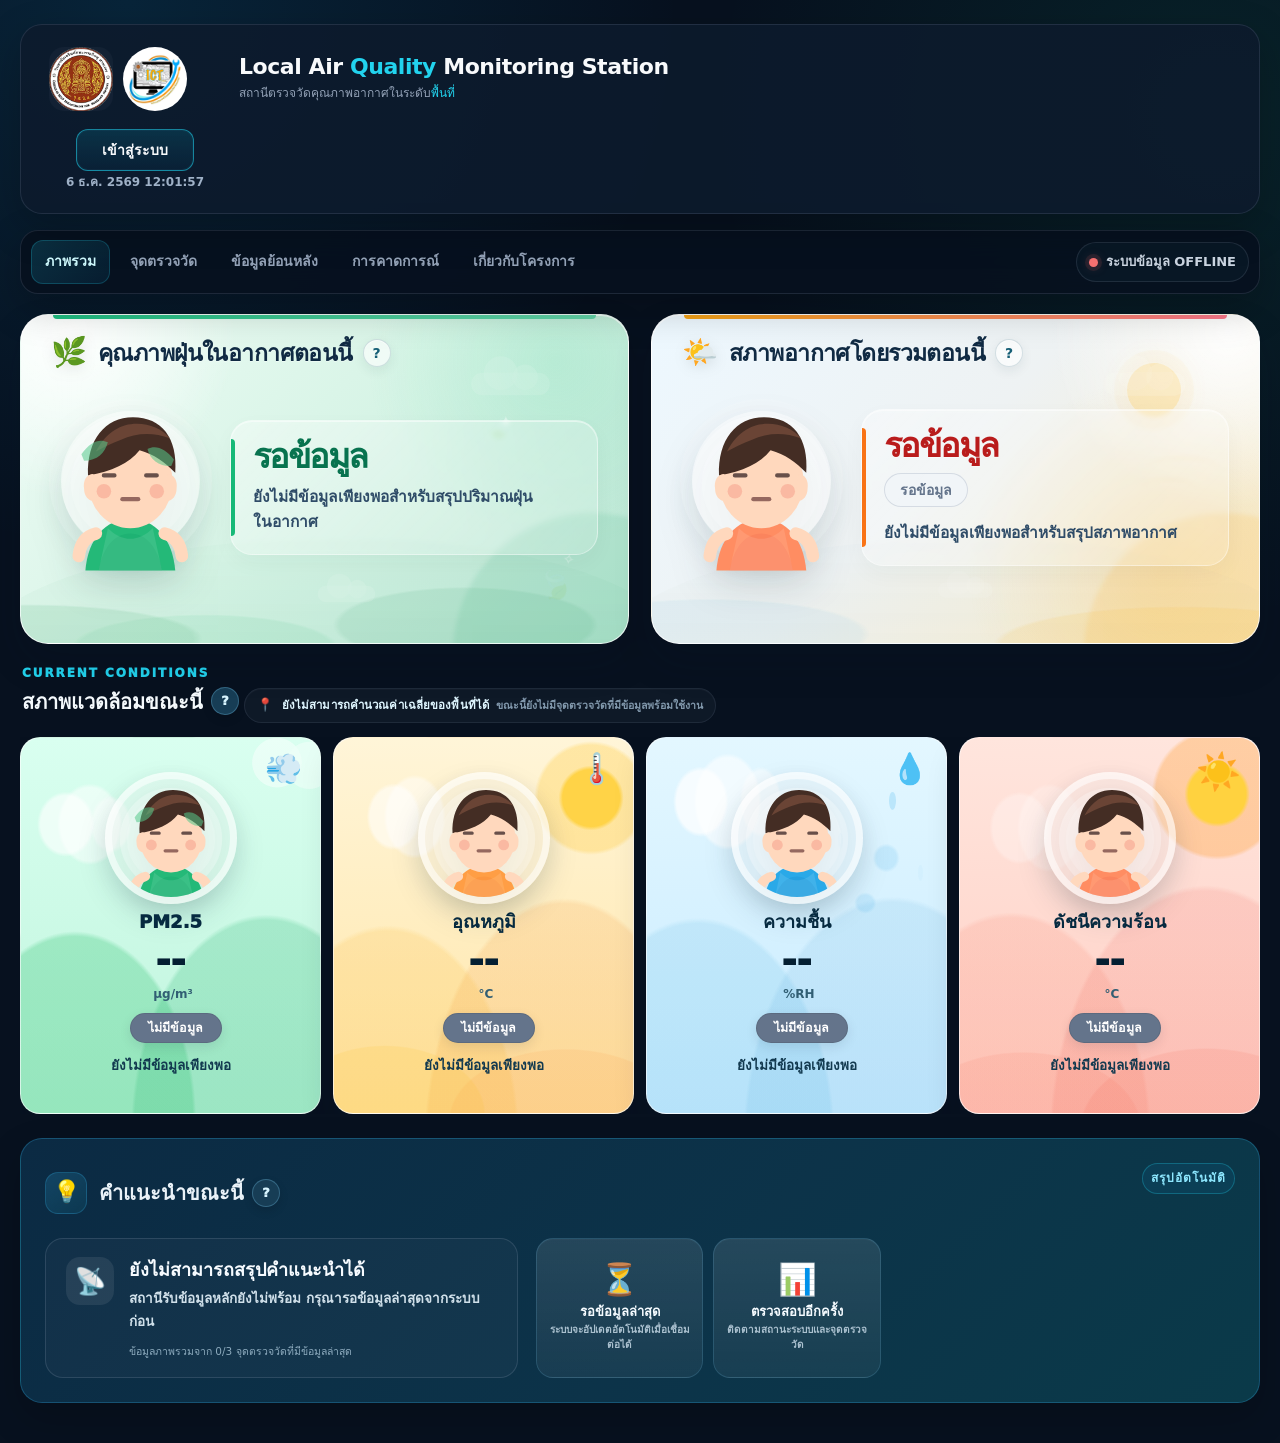
==== index.html @ 220bc101 "Update index.html" ====
<!DOCTYPE html>
<html lang="th">
<head>
<meta charset="utf-8"/>
<meta content="width=device-width, initial-scale=1" name="viewport"/>
<title>สถานีตรวจวัดคุณภาพอากาศในระดับพื้นที่</title>
<meta content="ระบบตรวจวัดคุณภาพอากาศในระดับพื้นที่ แสดงข้อมูลจาก 3 จุดตรวจวัด ข้อมูลย้อนหลัง การแจ้งเตือน และการคาดการณ์ 30 นาที" name="description"/>
<meta content="โครงงาน PM2.5, คุณภาพอากาศระดับพื้นที่, PM1.0, PM2.5, PM10, อุณหภูมิ, ความชื้น, ดัชนีความร้อน" name="keywords"/>
<meta content="แผนกวิชาเทคโนโลยีสารสนเทศและการสื่อสาร วิทยาลัยเสริมทักษะพระภิกษุ สามเณร" name="author"/>
<meta content="index, follow" name="robots"/>
<meta content="index, follow" name="googlebot"/>
<link href="https://project2026csemn-cloud.github.io/educational-pm25/" rel="canonical"/>
<meta content="#07111f" name="theme-color"/>
<link rel="preconnect" href="https://educational-pm25-api.project2026csemn.workers.dev" crossorigin/>
<link rel="dns-prefetch" href="//educational-pm25-api.project2026csemn.workers.dev"/>
<meta content="th_TH" property="og:locale"/>
<meta content="website" property="og:type"/>
<meta content="Local Air Quality and PM2.5 Monitoring Station" property="og:site_name"/>
<meta content="สถานีตรวจวัดคุณภาพอากาศในระดับพื้นที่" property="og:title"/>
<meta content="ติดตาม PM1.0, PM2.5, PM10 อุณหภูมิ ความชื้น แสง สถานะจุดตรวจวัด ข้อมูลย้อนหลัง การแจ้งเตือน และการคาดการณ์" property="og:description"/>
<meta content="https://project2026csemn-cloud.github.io/educational-pm25/" property="og:url"/>
<link rel="stylesheet" href="https://unpkg.com/leaflet@1.9.4/dist/leaflet.css"/>
<link href="style.css?v=20260916-v9" rel="stylesheet"/>
<link href="img/icon.png" rel="icon" type="image/png" sizes="48x48"/>
<link href="img/icon.png" rel="apple-touch-icon" sizes="180x180"/>
<link href="img/icon.png" rel="shortcut icon" type="image/png"/>
<meta content="สถานีตรวจวัดคุณภาพอากาศและ PM2.5" name="application-name"/>
<meta content="https://project2026csemn-cloud.github.io/educational-pm25/img/icon.png" property="og:image"/>
<meta content="summary" name="twitter:card"/>
<meta content="สถานีตรวจวัดคุณภาพอากาศในระดับพื้นที่" name="twitter:title"/>
<meta content="https://project2026csemn-cloud.github.io/educational-pm25/img/icon.png" name="twitter:image"/>
<script type="application/ld+json">
    {
  "@context": "https://schema.org",
  "@type": "WebSite",
  "name": "สถานีตรวจวัดคุณภาพอากาศในระดับพื้นที่",
  "alternateName": "Local Air Quality Monitoring Station",
  "url": "https://project2026csemn-cloud.github.io/educational-pm25/",
  "description": "โครงการสถานีตรวจวัดคุณภาพอากาศในระดับพื้นที่ จัดทำโดยวิทยาลัยเสริมทักษะพระภิกษุ สามเณร และแผนกเทคโนโลยีสารสนเทศและการสื่อสาร",
  "inLanguage": "th-TH",
  "about": [
    {
      "@type": "Thing",
      "name": "PM2.5"
    },
    {
      "@type": "Thing",
      "name": "ระบบตรวจสอบคุณภาพอากาศ"
    },
    {
      "@type": "Thing",
      "name": "การคาดการณ์คุณภาพอากาศระยะสั้น"
    }
  ],
  "publisher": {
    "@type": "Organization",
    "name": "วิทยาลัยเสริมทักษะพระภิกษุ สามเณร",
    "department": {
      "@type": "Organization",
      "name": "แผนกวิชาเทคโนโลยีสารสนเทศและการสื่อสาร"
    },
    "location": {
      "@type": "Place",
      "name": "วัดนิเวศธรรมประวัติราชวรวิหาร"
    }
  }
}
</script>
</head>
<body>
<div class="max-w-[1800px] mx-auto p-4 md:p-6">
<header class="glass card site-header">
<div class="site-brand">
  <div class="site-brand-logos" aria-label="ตราสัญลักษณ์โครงการ">
    <img alt="โลโก้วิทยาลัย" class="site-brand-logo site-brand-logo-college" decoding="async" fetchpriority="high" height="80" src="img/โลโก.png" width="80"/>
    <img alt="โลโก้แผนก" class="site-brand-logo site-brand-logo-department" decoding="async" fetchpriority="low" height="80" src="img/ICT.jpg" width="80"/>
  </div>
  <div class="site-brand-copy">
    <div class="site-brand-title">Local Air <span class="text-cyan-400">Quality</span> Monitoring Station</div>
    <div class="site-brand-subtitle">สถานีตรวจวัดคุณภาพอากาศในระดับ<span class="text-cyan-400">พื้นที่</span>
  </div>
</div>
<div class="header-account-zone">
  <button class="header-notification-button hidden" id="headerNotificationButton" type="button" aria-label="การแจ้งเตือน">
    <svg viewBox="0 0 24 24" aria-hidden="true">
      <path d="M18 8a6 6 0 0 0-12 0c0 7-3 7-3 9h18c0-2-3-2-3-9"></path>
      <path d="M10 21h4"></path>
    </svg>
    <span class="header-notification-badge hidden" id="headerNotificationBadge">0</span>
  </button>
  <div class="header-profile-stack">
    <button class="header-account-button" id="accountButton" type="button" aria-haspopup="true" aria-expanded="false">
      <span class="header-account-chevron hidden" id="accountChevron">▾</span>
      <span class="header-account-copy">
        <span class="header-account-role hidden" id="accountRoleBadge"></span>
        <span id="accountButtonText">เข้าสู่ระบบ</span>
      </span>
      <span class="header-account-avatar">
        <img id="accountAvatarImage" alt="" class="hidden">
        <span id="accountAvatarFallback">👤</span>
      </span>
    </button>
    <div class="header-clock" id="clock">--</div>
  </div>
  <div class="account-dropdown account-dropdown-v34 hidden" id="accountDropdown">
    <div class="account-dropdown-profile account-profile-v34">
      <span class="account-menu-avatar"><img id="accountMenuAvatarImage" alt="" class="hidden"><span id="accountMenuAvatarFallback">👤</span></span>
      <div class="account-profile-copy">
        <strong id="accountMenuName">ผู้ใช้งาน</strong>
        <small id="accountMenuEmail">--</small>
        <div class="account-profile-meta"><span id="accountMenuRole">USER</span><span id="accountMenuProvider">Email</span></div>
      </div>
    </div>
    <div class="account-menu-section">
      <button type="button" id="openMyAccountButton" class="account-menu-item"><span class="account-menu-icon">👤</span><span><b>บัญชีของฉัน</b><small>โปรไฟล์ รูปภาพ และความปลอดภัยของบัญชี</small></span><i>›</i></button>
      <button type="button" id="openNotificationSettingsButton" class="account-menu-item"><span class="account-menu-icon">🔔</span><span><b>การแจ้งเตือน</b><small>เลือกสถานการณ์ที่ต้องการรับแจ้งเตือน</small></span><i>›</i></button>
    </div>
    <div class="account-menu-section account-management-section">
      <button type="button" id="openContentManagementButton" class="account-menu-item hidden"><span class="account-menu-icon">✎</span><span><b>จัดการเนื้อหา</b><small>คำอธิบาย จุดตรวจวัด และประกาศ</small></span><i>›</i></button>
      <button type="button" id="openUserManagementButton" class="account-menu-item hidden"><span class="account-menu-icon">👥</span><span><b>จัดการผู้ใช้งาน</b><small>ระดับบัญชี สิทธิ์ Admin และลบบัญชีผู้ใช้</small></span><i>›</i></button>
      <button type="button" id="openWiFiManagementButton" class="account-menu-item hidden"><span class="account-menu-icon">📶</span><span><b>จัดการ Wi-Fi ตัวแม่</b><small>เปลี่ยนเครือข่ายของสถานีรับข้อมูลหลัก</small></span><i>›</i></button>
    </div>
    <div class="account-menu-section account-menu-section-last">
      <button type="button" id="logoutButton" class="account-menu-item account-menu-danger"><span class="account-menu-icon">↪</span><span><b>ออกจากระบบ</b><small>สิ้นสุดการใช้งานบัญชีบนอุปกรณ์นี้</small></span></button>
    </div>
  </div>
</div>
</header>
<div class="notification-inbox hidden" id="notificationInbox" aria-hidden="true">
  <div class="notification-inbox-arrow"></div>
  <div class="notification-inbox-head">
    <div>
      <span>NOTIFICATIONS</span>
      <h3>การแจ้งเตือน</h3>
      <p>เหตุการณ์และสถานการณ์ล่าสุด</p>
    </div>
    <div class="notification-inbox-head-actions">
      <button type="button" id="notificationMarkAllRead" class="notification-mark-read">อ่านทั้งหมด</button>
      <button type="button" id="notificationInboxClose" class="notification-inbox-close" aria-label="ปิดการแจ้งเตือน">×</button>
    </div>
  </div>
  <div class="notification-inbox-list" id="notificationInboxList">
    <div class="notification-inbox-empty">กำลังโหลดการแจ้งเตือน...</div>
  </div>
  <div class="notification-inbox-footer">
    <span>เก็บประวัติ 30 วัน • แสดงล่าสุด 20 รายการ</span>
    <button type="button" id="notificationInboxSettings">ตั้งค่า</button>
  </div>
</div>
<nav class="dashboard-nav glass" id="dashboardNav" aria-label="เมนูหลักของแดชบอร์ด">
  <div class="dashboard-nav-inner">
    <button class="dashboard-mobile-toggle" id="dashboardMobileToggle" type="button" aria-expanded="false" aria-controls="dashboardNavLinks">
      <span class="dashboard-mobile-toggle-icon">☰</span>
      <span>เมนู</span>
    </button>
    <div class="dashboard-nav-links" id="dashboardNavLinks">
      <button class="dashboard-nav-link active" type="button" data-dashboard-page="overview">ภาพรวม</button>
      <button class="dashboard-nav-link" type="button" data-dashboard-page="monitoring">จุดตรวจวัด</button>
      <button class="dashboard-nav-link" type="button" data-dashboard-page="history">ข้อมูลย้อนหลัง</button>
      <button class="dashboard-nav-link" type="button" data-dashboard-page="forecast">การคาดการณ์</button>
      <button class="dashboard-nav-link" type="button" data-dashboard-page="about">เกี่ยวกับโครงการ</button>
    </div>
    <div class="dashboard-system-pill" id="dashboardSystemPill" title="สถานะระบบโดยรวม">
      <span class="dashboard-system-dot is-checking" id="navSystemDot"></span>
      <span id="navSystemStatus">กำลังตรวจสอบสถานะ</span>
    </div>
  </div>
</nav>
<div class="site-announcement-wrap hidden" id="siteAnnouncementWrap">
  <div class="site-announcement is-info" id="siteAnnouncement">
    <span class="site-announcement-icon" id="siteAnnouncementIcon">ℹ</span>
    <div class="site-announcement-content">
      <div class="site-announcement-meta"><span class="site-announcement-label" id="siteAnnouncementLabel">ประกาศทั่วไป</span></div>
      <strong id="siteAnnouncementTitle">ประกาศจากระบบ</strong>
      <p id="siteAnnouncementMessage"></p>
    </div>
  </div>
</div>
<main class="dashboard-pages" id="dashboardPages">
<section class="dashboard-page active" id="page-overview" data-dashboard-page-panel="overview">
  <div class="overview-top-grid overview-summary-grid">
    <section class="overview-summary-card overview-dust-summary glass card" aria-labelledby="overviewDustTitle">
      <div class="overview-summary-scene" aria-hidden="true"></div>
      <div class="overview-hero-decor overview-dust-decor" aria-hidden="true">
        <span class="decor-cloud decor-cloud-a"></span>
        <span class="decor-cloud decor-cloud-b"></span>
        <span class="decor-leaf decor-leaf-a">🍃</span>
        <span class="decor-leaf decor-leaf-b">🍃</span>
        <span class="decor-spark decor-spark-a">✦</span>
        <span class="decor-spark decor-spark-b">✧</span>
      </div>
      <div class="overview-summary-heading">
        <span class="overview-summary-icon" aria-hidden="true">🌿</span>
        <div class="section-title-with-help overview-summary-title-help">
          <h1 id="overviewDustTitle">คุณภาพฝุ่นในอากาศตอนนี้</h1>
          <button
            type="button"
            class="help-button overview-hero-help-button"
            data-help="overviewDustNow"
            aria-expanded="false"
            aria-label="ดูคำอธิบายคุณภาพฝุ่นในอากาศตอนนี้"
          >?</button>
        </div>
      </div>
      <div class="overview-summary-body">
        <div class="overview-summary-character overview-character-art overview-loading-character" id="overviewFace" aria-hidden="true"></div>
        <div class="overview-summary-copy">
          <div class="overview-summary-status is-waiting overview-loading-text" id="overviewQualityBadge">กำลังตรวจสอบ</div>
          <p class="overview-summary-message overview-loading-line" id="overviewGuidance">กำลังรวบรวมข้อมูลล่าสุด...</p>
        </div>
      </div>
</section>
    <section class="overview-summary-card overview-weather-summary glass card" aria-labelledby="overviewWeatherTitle">
      <div class="overview-summary-scene" aria-hidden="true"></div>
      <div class="overview-hero-decor overview-weather-decor" aria-hidden="true">
        <span class="decor-sun"></span>
        <span class="decor-cloud decor-cloud-c"></span>
        <span class="decor-cloud decor-cloud-d"></span>
        <span class="decor-warm-wave decor-warm-wave-a"></span>
        <span class="decor-warm-wave decor-warm-wave-b"></span>
      </div>
      <div class="overview-summary-heading">
        <span class="overview-summary-icon" aria-hidden="true">🌤️</span>
        <div class="section-title-with-help overview-summary-title-help">
          <h2 id="overviewWeatherTitle">สภาพอากาศโดยรวมตอนนี้</h2>
          <button
            type="button"
            class="help-button overview-hero-help-button"
            data-help="overviewWeatherNow"
            aria-expanded="false"
            aria-label="ดูคำอธิบายสภาพอากาศโดยรวมตอนนี้"
          >?</button>
        </div>
      </div>
      <div class="overview-summary-body">
        <div class="overview-summary-character overview-character-art overview-loading-character" id="overviewWeatherFace" aria-hidden="true"></div>
        <div class="overview-summary-copy">
          <div class="overview-summary-status is-waiting overview-loading-text" id="overviewWeatherStatus">กำลังตรวจสอบ</div>
          <div class="overview-weather-severity is-waiting overview-loading-chip" id="overviewWeatherSeverity">รอข้อมูล</div>
          <p class="overview-summary-message overview-loading-line" id="overviewWeatherGuidance">กำลังประเมินสภาพอากาศล่าสุด...</p>
        </div>
      </div>
    </section>
  </div>
  <div class="overview-section-head overview-environment-head">
    <div class="overview-environment-heading-copy">
      <div class="overview-eyebrow">CURRENT CONDITIONS</div>
      <div class="section-title-with-help">
        <h2>สภาพแวดล้อมขณะนี้</h2>
        <button aria-expanded="false" aria-label="ดูคำอธิบายสภาพแวดล้อมขณะนี้" class="help-button" data-help="currentConditions" type="button">?</button>
      </div>
      <div class="overview-environment-source" id="overviewEnvironmentSource">
        <span class="overview-environment-source-icon" aria-hidden="true">📍</span>
        <span><b>ค่าเฉลี่ยจากจุดตรวจวัด</b><small>สรุปจากข้อมูลล่าสุดของจุดที่พร้อมใช้งาน</small></span>
      </div>
    </div>
  </div>
  <div class="overview-metrics-grid overview-metrics-grid-four">
    <div class="overview-metric-card overview-friendly-card metric-pm25 glass card" id="overviewPM25MetricCard">
      <span class="overview-card-symbol" aria-label="ฝุ่นละออง">💨</span><span class="overview-card-scene" aria-hidden="true"></span>
      <div class="overview-metric-character overview-character-art overview-loading-character" id="overviewPM25Emoji" aria-hidden="true"></div><span>PM2.5</span><b id="overviewPM25Card" class="overview-loading-value">--</b><small>µg/m³</small><em class="overview-metric-status no_data overview-loading-chip" id="overviewPM25Status">รอข้อมูล</em><p id="overviewPM25Hint" class="overview-feeling overview-loading-line">กำลังประเมินสภาพอากาศ...</p>
    </div>
    <div class="overview-metric-card overview-friendly-card metric-temp glass card" id="overviewTempMetricCard">
      <span class="overview-card-symbol" aria-label="อุณหภูมิ">🌡️</span><span class="overview-card-scene" aria-hidden="true"></span>
      <div class="overview-metric-character overview-character-art overview-loading-character" id="overviewTempEmoji" aria-hidden="true"></div><span>อุณหภูมิ</span><b id="overviewTemp" class="overview-loading-value">--</b><small>°C</small><em class="overview-metric-status no_data overview-loading-chip" id="overviewTempStatus">รอข้อมูล</em><p id="overviewTempHint" class="overview-feeling overview-loading-line">กำลังประเมินอุณหภูมิ...</p>
    </div>
    <div class="overview-metric-card overview-friendly-card metric-humidity glass card" id="overviewHumidityMetricCard">
      <span class="overview-card-symbol" aria-label="ความชื้น">💧</span><span class="overview-card-scene" aria-hidden="true"></span>
      <div class="overview-metric-character overview-character-art overview-loading-character" id="overviewHumidityEmoji" aria-hidden="true"></div><span>ความชื้น</span><b id="overviewHumidity" class="overview-loading-value">--</b><small>%RH</small><em class="overview-metric-status no_data overview-loading-chip" id="overviewHumidityStatus">รอข้อมูล</em><p id="overviewHumidityHint" class="overview-feeling overview-loading-line">กำลังประเมินความชื้น...</p>
    </div>
    <div class="overview-metric-card overview-friendly-card metric-heat glass card" id="overviewHeatMetricCard">
      <span class="overview-card-symbol" aria-label="ดัชนีความร้อน">☀️</span><span class="overview-card-scene" aria-hidden="true"></span>
      <div class="overview-metric-character overview-character-art overview-loading-character" id="overviewHeatEmoji" aria-hidden="true"></div><span>ดัชนีความร้อน</span><b id="overviewHeat" class="overview-loading-value">--</b><small>°C</small><em class="overview-metric-status no_data overview-loading-chip" id="overviewHeatStatus">รอข้อมูล</em><p id="overviewHeatHint" class="overview-feeling overview-loading-line">กำลังประเมินความรู้สึกร้อน...</p>
    </div>
  </div>
  <section class="mb-4 dashboard-summary-section"><div class="glass card p-5 smart-summary-card overview-recommendation-card">
    <div class="smart-summary-header"><div class="smart-summary-title-wrap"><div class="smart-summary-icon">💡</div><div><div class="section-title-with-help"><h2 class="font-black text-lg">คำแนะนำขณะนี้</h2><button aria-expanded="false" aria-label="ดูคำอธิบายคำแนะนำขณะนี้" class="help-button" data-help="smartSummary" type="button">?</button></div></div></div><span class="smart-summary-mode">สรุปอัตโนมัติ</span></div>
    <div class="smart-summary-body" id="aiSummary"><div class="smart-summary-loading">กำลังรอข้อมูล...</div></div>
  </div></section>
</section>
<section class="dashboard-page" id="page-monitoring" data-dashboard-page-panel="monitoring">
  <section class="mb-4 dashboard-monitoring-section"><div class="glass card p-4 xl:col-span-3 monitoring-card">
<div class="dashboard-card-page-head dashboard-card-page-head-split mb-3">
<div class="dashboard-card-page-copy">
<div class="overview-eyebrow">MONITORING NODES</div>
<div class="section-title-with-help">
<h1>📍 จุดตรวจวัด</h1>
<button aria-expanded="false" aria-label="ดูคำอธิบายหน้าจุดตรวจวัด" class="help-button" data-help="monitoringPage" type="button">?</button>
</div>
<p>ดูข้อมูลล่าสุดจากทั้ง 3 จุดและเปรียบเทียบสถานการณ์ปัจจุบัน</p>
</div>
<div class="monitoring-status-cluster">
<div class="monitoring-status-card monitoring-primary-status" id="motherStatusCardTop">
<div class="monitoring-status-label">สถานีหลัก</div>
<div class="monitoring-status-value">
<span class="monitoring-live-dot text-slate-500" id="dataStateDotTop">●</span>
<span id="dataStateStatusTop">กำลังตรวจสอบ</span>
</div>
</div>
<div class="monitoring-status-card monitoring-node-count" id="nodeCountCardTop">
<div class="monitoring-status-label">จุดตรวจวัด</div>
<div class="monitoring-node-count-main">
<span class="monitoring-node-count-value" id="nodesActiveTop">0 / 3</span>
<span class="monitoring-node-count-unit">จุดออนไลน์</span>
</div>
</div>
</div>
</div>
<div class="grid md:grid-cols-3 gap-3">
<div class="node offline soft rounded-2xl p-4 border border-slate-800" id="nodeCard1">
<div class="flex justify-between">
<b class="text-xl">
                        <span id="nodeTitle1">จุดตรวจวัด 1</span><div class="node-public-location hidden" id="nodeLocation1"></div><div class="node-public-description hidden" id="nodeDescription1"></div>
                        <div class="text-xs text-slate-400 mt-1">
                            อัปเดตล่าสุด
                            <span id="lastUpdate1">
                                --
                            </span>
</div>
</b>
<span class="text-slate-500 text-xs font-bold" id="n1status">
                        ● OFFLINE
</span>
</div>
<div class="grid grid-cols-2 gap-x-4 gap-y-2 mt-4 text-sm">
<span class="text-slate-400">
                        PM1.0
                        <b class="text-white ml-1" id="n1pm1">--</b>
</span>
<span class="text-slate-400">
                        PM2.5
                        <b class="text-white ml-1" id="n1pm25">--</b>
</span>
<span class="text-slate-400">
                        PM10
                        <b class="text-white ml-1" id="n1pm10">--</b>
</span>
<span class="text-slate-400">
                        Temp
                        <b class="text-white ml-1" id="n1temp">--</b>
</span>
<span class="text-slate-400">
                        Humidity
                        <b class="text-white ml-1" id="n1hum">--</b>
</span>
<span class="text-slate-400">
                        Light
                        <b class="text-white ml-1" id="n1light">--</b>
</span>
</div>
</div>
<div class="node offline soft rounded-2xl p-4 border border-slate-800" id="nodeCard2">
<div class="flex justify-between">
<b class="text-xl">
                        <span id="nodeTitle2">จุดตรวจวัด 2</span><div class="node-public-location hidden" id="nodeLocation2"></div><div class="node-public-description hidden" id="nodeDescription2"></div>
                        <div class="text-xs text-slate-400 mt-1">
                            อัปเดตล่าสุด
                            <span id="lastUpdate2">
                                --
                            </span>
</div>
</b>
<span class="text-slate-500 text-xs font-bold" id="n2status">
                        ● OFFLINE
</span>
</div>
<div class="grid grid-cols-2 gap-x-4 gap-y-2 mt-4 text-sm">
<span class="text-slate-400">
                        PM1.0
                        <b class="text-white ml-1" id="n2pm1">--</b>
</span>
<span class="text-slate-400">
                        PM2.5
                        <b class="text-white ml-1" id="n2pm25">--</b>
</span>
<span class="text-slate-400">
                        PM10
                        <b class="text-white ml-1" id="n2pm10">--</b>
</span>
<span class="text-slate-400">
                        Temp
                        <b class="text-white ml-1" id="n2temp">--</b>
</span>
<span class="text-slate-400">
                        Humidity
                        <b class="text-white ml-1" id="n2hum">--</b>
</span>
<span class="text-slate-400">
                        Light
                        <b class="text-white ml-1" id="n2light">--</b>
</span>
</div>
</div>
<div class="node offline soft rounded-2xl p-4 border border-slate-800" id="nodeCard3">
<div class="flex justify-between">
<b class="text-xl">
                        <span id="nodeTitle3">จุดตรวจวัด 3</span><div class="node-public-location hidden" id="nodeLocation3"></div><div class="node-public-description hidden" id="nodeDescription3"></div>
                        <div class="text-xs text-slate-400 mt-1">
                            อัปเดตล่าสุด
                            <span id="lastUpdate3">
                                --
                            </span>
</div>
</b>
<span class="text-slate-500 text-xs font-bold" id="n3status">
                        ● OFFLINE
</span>
</div>
<div class="grid grid-cols-2 gap-x-4 gap-y-2 mt-4 text-sm">
<span class="text-slate-400">
                        PM1.0
                        <b class="text-white ml-1" id="n3pm1">--</b>
</span>
<span class="text-slate-400">
                        PM2.5
                        <b class="text-white ml-1" id="n3pm25">--</b>
</span>
<span class="text-slate-400">
                        PM10
                        <b class="text-white ml-1" id="n3pm10">--</b>
</span>
<span class="text-slate-400">
                        Temp
                        <b class="text-white ml-1" id="n3temp">--</b>
</span>
<span class="text-slate-400">
                        Humidity
                        <b class="text-white ml-1" id="n3hum">--</b>
</span>
<span class="text-slate-400">
                        Light
                        <b class="text-white ml-1" id="n3light">--</b>
</span>
</div>
</div>
</div>
</div></section>
  <section class="mb-4 dashboard-current-section">
    <div class="glass card p-5 current-environment-card current-summary-board">
      <div class="current-summary-header">
        <div>
          <div class="section-title-with-help">
            <h2 class="text-xl font-black">📍 เปรียบเทียบข้อมูลปัจจุบัน</h2>
            <button aria-expanded="false" aria-label="ดูคำอธิบายข้อมูลปัจจุบัน" class="help-button" data-help="currentAir" type="button">?</button>
          </div>
          <p>ดูค่าเฉลี่ย ต่ำสุด และสูงสุดของทุกค่าหลักจากจุดตรวจวัดที่มีข้อมูลปัจจุบัน</p>
        </div>
        <div class="current-summary-live">
          <span class="current-summary-live-dot"></span>
          <span>ข้อมูลปัจจุบัน</span>
        </div>
      </div>
      <div class="current-primary-grid" id="currentPrimaryGrid">
        <article class="current-metric-card metric-pm25" data-current-field="pm25">
          <div class="current-metric-card-head"><div class="current-metric-icon dust-emoji dust-emoji-fine" aria-hidden="true">🫧</div><div><span>ฝุ่นละอองขนาดเล็ก</span><h3>PM2.5</h3></div></div>
          <div class="current-metric-average"><b id="summary-pm25-avg">--</b><small>ค่าเฉลี่ยปัจจุบัน</small></div>
          <div class="current-metric-extremes">
            <div><span class="extreme-low">↓ ต่ำสุด</span><b id="summary-pm25-min">--</b><small id="summary-pm25-min-node">--</small></div>
            <div><span class="extreme-high">↑ สูงสุด</span><b id="summary-pm25-max">--</b><small id="summary-pm25-max-node">--</small></div>
          </div>
        </article>
        <article class="current-metric-card metric-pm10" data-current-field="pm10">
          <div class="current-metric-card-head"><div class="current-metric-icon dust-emoji dust-emoji-coarse" aria-hidden="true">💨</div><div><span>ฝุ่นละอองขนาดใหญ่กว่า</span><h3>PM10</h3></div></div>
          <div class="current-metric-average"><b id="summary-pm10-avg">--</b><small>ค่าเฉลี่ยปัจจุบัน</small></div>
          <div class="current-metric-extremes">
            <div><span class="extreme-low">↓ ต่ำสุด</span><b id="summary-pm10-min">--</b><small id="summary-pm10-min-node">--</small></div>
            <div><span class="extreme-high">↑ สูงสุด</span><b id="summary-pm10-max">--</b><small id="summary-pm10-max-node">--</small></div>
          </div>
        </article>
        <article class="current-metric-card metric-temperature" data-current-field="temperature">
          <div class="current-metric-card-head"><div class="current-metric-icon">🌡️</div><div><span>สภาพอากาศ</span><h3>อุณหภูมิ</h3></div></div>
          <div class="current-metric-average"><b id="summary-temperature-avg">--</b><small>ค่าเฉลี่ยปัจจุบัน</small></div>
          <div class="current-metric-extremes">
            <div><span class="extreme-low">↓ ต่ำสุด</span><b id="summary-temperature-min">--</b><small id="summary-temperature-min-node">--</small></div>
            <div><span class="extreme-high">↑ สูงสุด</span><b id="summary-temperature-max">--</b><small id="summary-temperature-max-node">--</small></div>
          </div>
        </article>
        <article class="current-metric-card metric-humidity" data-current-field="humidity">
          <div class="current-metric-card-head"><div class="current-metric-icon">💧</div><div><span>สภาพอากาศ</span><h3>ความชื้น</h3></div></div>
          <div class="current-metric-average"><b id="summary-humidity-avg">--</b><small>ค่าเฉลี่ยปัจจุบัน</small></div>
          <div class="current-metric-extremes">
            <div><span class="extreme-low">↓ ต่ำสุด</span><b id="summary-humidity-min">--</b><small id="summary-humidity-min-node">--</small></div>
            <div><span class="extreme-high">↑ สูงสุด</span><b id="summary-humidity-max">--</b><small id="summary-humidity-max-node">--</small></div>
          </div>
        </article>
      </div>
      <div class="current-support-head">
        <div>
          <span>ข้อมูลประกอบ</span>
          <small>ใช้ช่วยอธิบายสภาพแวดล้อม ไม่ใช่ตัวชี้วัดสุขภาพหลัก</small>
        </div>
      </div>
      <div class="current-support-grid current-support-grid-simple">
        <article class="current-support-card current-support-card-simple metric-pm1">
          <div class="current-support-title">
            <span class="current-support-icon">◌</span>
            <div>
              <small>ข้อมูลประกอบ</small>
              <b>PM1.0</b>
            </div>
          </div>
          <div class="current-support-average current-support-average-simple">
            <b id="summary-pm1-avg">--</b>
            <span>ค่าเฉลี่ยปัจจุบัน</span>
          </div>
          <p>ใช้ประกอบการดูค่าฝุ่นขนาดเล็กตามเวลา</p>
        </article>
        <article class="current-support-card current-support-card-simple metric-light">
          <div class="current-support-title">
            <span class="current-support-icon">☀️</span>
            <div>
              <small>ข้อมูลประกอบ</small>
              <b>ความเข้มแสง</b>
            </div>
          </div>
          <div class="current-support-average current-support-average-simple">
            <b id="summary-light-avg">--</b>
            <span>ค่าเฉลี่ยปัจจุบัน</span>
          </div>
          <p>ใช้ประกอบการดูสภาพแวดล้อมของแต่ละพื้นที่</p>
        </article>
      </div>
      <div class="current-environment-footer current-summary-footer">
        <span class="current-environment-footer-dot"></span>
        <span id="currentEnvironmentFooter">กำลังรวบรวมข้อมูลล่าสุด...</span>
      </div>
    </div>
  </section>
  <section class="monitoring-location-section glass card" id="monitoringLocationSection">
    <div class="monitoring-location-head">
      <div>
        <div class="overview-eyebrow">LOCATION MAP</div>
        <div class="section-title-with-help">
          <h2>🗺️ แผนที่จุดติดตั้ง</h2>
          <button aria-expanded="false" aria-label="ดูคำอธิบายแผนที่จุดติดตั้ง" class="help-button" data-help="monitoringMap" type="button">?</button>
        </div>
        <p>ดูตำแหน่งจริง ภาพ วิดีโอ และรายละเอียดบริเวณที่ติดตั้งอุปกรณ์แต่ละจุด</p>
      </div>
      <div class="map-basemap-switch" aria-label="รูปแบบแผนที่">
          <button type="button" class="map-basemap-button active" data-public-basemap="street">🗺 แผนที่</button>
          <button type="button" class="map-basemap-button" data-public-basemap="satellite">🛰 ดาวเทียม</button>
        </div>
    </div>
    <div class="monitoring-map-node-tabs" id="monitoringMapNodeTabs">
      <button type="button" class="monitoring-map-node-tab" data-map-device="Number 1">
        <span>1</span>
        <div><b id="mapNodeName1">จุดตรวจวัด 1</b><small id="mapNodeLocation1">เลือกเพื่อดูรายละเอียด</small></div>
      </button>
      <button type="button" class="monitoring-map-node-tab" data-map-device="Number 2">
        <span>2</span>
        <div><b id="mapNodeName2">จุดตรวจวัด 2</b><small id="mapNodeLocation2">เลือกเพื่อดูรายละเอียด</small></div>
      </button>
      <button type="button" class="monitoring-map-node-tab" data-map-device="Number 3">
        <span>3</span>
        <div><b id="mapNodeName3">จุดตรวจวัด 3</b><small id="mapNodeLocation3">เลือกเพื่อดูรายละเอียด</small></div>
      </button>
    </div>
    <div class="monitoring-map-layout" id="monitoringMapLayout">
      <div class="monitoring-map-wrap">
        <div id="monitoringMap" class="monitoring-map" aria-label="แผนที่ตำแหน่งจุดตรวจวัด"></div>
        <div class="monitoring-map-empty hidden" id="monitoringMapEmpty">
          <b>ยังไม่ได้กำหนดพิกัด</b>
          <span>Admin/Owner สามารถปักหมุดจากเมนูจัดการเนื้อหาได้</span>
        </div>
      </div>
      <div class="monitoring-map-detail-backdrop hidden" id="mapDetailBackdrop" aria-hidden="true"></div>
      <aside class="monitoring-place-detail" id="mapDetailPanel" aria-hidden="true">
        <div class="monitoring-place-drag-handle" aria-hidden="true"></div>
        <div class="monitoring-place-detail-head">
          <div>
            <span>MONITORING LOCATION</span>
            <h3 id="mapDetailTitle">จุดตรวจวัด</h3>
            <p id="mapDetailLocation" class="hidden"></p>
          </div>
          <button type="button" id="mapDetailClose" aria-label="ปิดรายละเอียด">×</button>
        </div>
        <div class="monitoring-place-detail-scroll">
          <section class="monitoring-place-block">
            <h4>ภาพบริเวณติดตั้ง</h4>
            <div class="monitoring-place-main-image hidden" id="mapDetailMainImageWrap">
              <img id="mapDetailMainImage" alt="ภาพบริเวณจุดตรวจวัด">
            </div>
            <div class="monitoring-place-thumbs hidden" id="mapDetailGallery"></div>
            <div class="monitoring-place-empty" id="mapDetailImageEmpty">ยังไม่มีภาพของจุดนี้</div>
          </section>
          <section class="monitoring-place-block">
            <h4>รายละเอียดจุดติดตั้ง</h4>
            <div class="monitoring-place-description" id="mapDetailDescription">ยังไม่มีรายละเอียดของจุดนี้</div>
          </section>
          <section class="monitoring-place-block hidden" id="mapDetailVideoSection">
            <h4>วิดีโอ</h4>
            <div class="monitoring-place-video" id="mapDetailVideo"></div>
          </section>
        </div>
      </aside>
    </div>
  </section>
</section>
<section class="dashboard-page" id="page-history" data-dashboard-page-panel="history">
  <section class="glass card p-5 mb-4 historical-section">
<div class="flex flex-col lg:flex-row lg:items-start justify-between gap-4">
<div class="dashboard-card-page-copy">
<div class="overview-eyebrow">HISTORICAL DATA</div>
<div class="section-title-with-help">
<h1>📊 ข้อมูลย้อนหลัง</h1>
<button aria-expanded="false" aria-label="ดูคำอธิบายหน้าข้อมูลย้อนหลัง" class="help-button" data-help="historyPage" type="button">?</button>
</div>
<p>เลือกจุดตรวจวัด ข้อมูลที่ต้องการดู และช่วงเวลา เพื่อดูค่าที่บันทึกไว้ เปรียบเทียบต้นช่วงกับปลายช่วง และดาวน์โหลดข้อมูล</p>
</div>
<div class="history-toolbar history-toolbar-v4">
<div class="history-view-control">
<div class="history-control-heading"><span>มุมมองข้อมูล</span><small>เลือก 1 มุมมอง กราฟจะเปลี่ยนตามที่เลือก</small></div>
<div class="node-view-switch" data-node-switch-group="history" role="group" aria-label="มุมมองข้อมูลย้อนหลัง">
<button class="node-view-option is-active" type="button" data-history-node="compare" aria-pressed="true"><span class="node-view-icon">≋</span><span>เปรียบเทียบทุกจุด</span></button>
<button class="node-view-option" type="button" data-history-node="average" aria-pressed="false"><span class="node-view-icon">◫</span><span>ภาพรวมพื้นที่</span></button>
<button class="node-view-option" type="button" data-history-node="Number 1" aria-pressed="false"><span class="node-view-dot node-view-dot-1"></span><span>จุด 1</span></button>
<button class="node-view-option" type="button" data-history-node="Number 2" aria-pressed="false"><span class="node-view-dot node-view-dot-2"></span><span>จุด 2</span></button>
<button class="node-view-option" type="button" data-history-node="Number 3" aria-pressed="false"><span class="node-view-dot node-view-dot-3"></span><span>จุด 3</span></button>
</div>
</div>
<div class="history-filter-row-v4">
<label class="history-control-field history-metric-field-v7">
<span class="history-control-label">ข้อมูลที่แสดง</span>
<select aria-label="ข้อมูลที่แสดง" class="history-metric-select" id="metric">
<option selected="" value="all">ทุกตัวแปร</option>
<option value="pm25">PM2.5</option>
<option value="pm1">PM1.0</option>
<option value="pm10">PM10</option>
<option value="temperature">อุณหภูมิ</option>
<option value="humidity">ความชื้น</option>
<option value="light">แสง</option>
</select>
</label>
<div class="history-control-field">
<span class="history-control-label">ช่วงเวลาย้อนหลัง</span>
<div class="relative history-range-picker-v4" id="historyRangePicker">
<button aria-expanded="false" class="history-toolbar-button" id="historyRangeButton" type="button">
<span class="history-control-icon">▣</span>
<span id="historyRangeButtonLabel">
                        วันนี้
                    </span>
<span class="history-control-arrow">▾</span>
</button>
<div aria-hidden="true" class="history-range-modal" id="historyRangeModal">
<div class="history-range-modal-backdrop" data-history-range-close="true"></div>
<div aria-labelledby="historyRangeModalTitle" aria-modal="true" class="history-range-modal-dialog history-range-modal-dialog-v35" role="dialog">
  <div class="history-range-modal-header">
    <div class="history-range-modal-title-wrap">
      <div class="history-range-modal-icon">🗓️</div>
      <div>
        <h2 class="history-range-modal-title" id="historyRangeModalTitle">เลือกช่วงวันที่และเวลา</h2>
        <p class="history-range-modal-subtitle">เลือกช่วงด่วน หรือกำหนดวันและเวลาเอง</p><div class="history-range-mobile-selection" id="historyRangeMobileSelection">24 ชั่วโมง</div>
      </div>
    </div>
    <button aria-label="ปิด" class="history-range-modal-close" id="historyRangeModalClose" type="button">×</button>
  </div>
  <div class="history-range-modal-body history-range-modal-body-v35">
    <div class="history-range-main-v35">
      <section class="history-range-calendar history-range-calendar-v35">
        <div class="history-calendar-toolbar">
          <b class="text-sm text-slate-200" id="rangeCalendarTitle">--</b>
          <div class="flex gap-2">
            <button aria-label="เดือนก่อนหน้า" class="history-calendar-nav" id="calendarPrev" type="button">‹</button>
            <button aria-label="เดือนถัดไป" class="history-calendar-nav" id="calendarNext" type="button">›</button>
          </div>
        </div>
        <div class="range-calendar-weekdays">
          <div>อา</div><div>จ</div><div>อ</div><div>พ</div><div>พฤ</div><div>ศ</div><div>ส</div>
        </div>
        <div class="grid grid-cols-7 gap-1" id="rangeCalendarGrid"></div>
        <div class="history-calendar-hint">เลือกวันเริ่มต้น แล้วเลือกวันสิ้นสุด</div>
      </section>
      <aside class="history-range-side-v35 history-range-side-v355">
        <div class="history-range-mode-switch" role="tablist" aria-label="รูปแบบการเลือกช่วงเวลา">
          <button class="history-range-mode active" id="historyRangeModeQuick" data-history-range-mode="quick" type="button" role="tab" aria-selected="true">
            <span>⚡</span><b>ช่วงด่วน</b>
          </button>
          <button class="history-range-mode" id="historyRangeModeCustom" data-history-range-mode="custom" type="button" role="tab" aria-selected="false">
            <span>📅</span><b>กำหนดเอง</b>
          </button>
        </div>
        <div class="history-range-mode-panel active" id="historyRangeQuickPanel" data-history-range-panel="quick">
          <div class="history-range-panel-head">
            <b>เลือกช่วงเวลา</b>
            <span>กดแล้วใช้งานทันที</span>
          </div>
          <div class="quick-range-list quick-range-grid-v35" id="quickRangeList">
            <button class="quick-range-option active" data-range="today" type="button">วันนี้</button>
            <button class="quick-range-option" data-range="1h" type="button">1 ชั่วโมง</button>
            <button class="quick-range-option" data-range="6h" type="button">6 ชั่วโมง</button>
            <button class="quick-range-option" data-range="12h" type="button">12 ชั่วโมง</button>
            <button class="quick-range-option" data-range="24h" type="button">24 ชั่วโมง</button>
            <button class="quick-range-option" data-range="7d" type="button">7 วัน</button>
            <button class="quick-range-option" data-range="30d" type="button">30 วัน</button>
          </div>
          <div class="history-range-panel-tip">
            <span>✓</span>
            <p>เหมาะสำหรับดูข้อมูลย้อนหลังแบบรวดเร็ว</p>
          </div>
        </div>
        <div class="history-range-mode-panel" id="historyRangeCustomPanel" data-history-range-panel="custom">
          <div class="history-range-panel-head">
            <b>กำหนดช่วงเอง</b>
            <span>เลือกจากปฏิทินหรือกรอกวันและเวลา</span>
          </div>
          <div class="history-range-custom-card history-range-custom-card-v356">
            <label class="history-range-custom-input-field">
              <span class="history-range-custom-input-head"><span class="history-range-custom-icon">↗</span><b>เริ่มต้น</b></span>
              <input id="customRangeStart" type="datetime-local" aria-label="วันและเวลาเริ่มต้น"/>
              <small id="historyRangeStartPreview">--</small>
            </label>
            <div class="history-range-custom-line"><span></span><b>ถึง</b><span></span></div>
            <label class="history-range-custom-input-field">
              <span class="history-range-custom-input-head"><span class="history-range-custom-icon">↘</span><b>สิ้นสุด</b></span>
              <input id="customRangeEnd" type="datetime-local" aria-label="วันและเวลาสิ้นสุด"/>
              <small id="historyRangeEndPreview">--</small>
            </label>
          </div>
          <div class="history-range-panel-tip">
            <span>💡</span>
            <p>แตะวันที่ในปฏิทินด้านซ้ายเพื่อเลือกเริ่มต้นและสิ้นสุดได้เลย</p>
          </div>
        </div>
      </aside>
    </div>
  </div>
  <div class="history-range-footer history-range-footer-v35">
    <div class="history-timezone-note">
      <div><b>เวลาไทย</b><span>GMT+7 • Asia/Bangkok</span></div>
      <div class="text-red-400 hidden" id="customRangeError"></div>
    </div>
    <div class="history-range-footer-actions">
      <button class="history-range-secondary" id="historyRangeCancel" type="button">ยกเลิก</button>
      <button class="history-range-primary" id="historyRangeApply" type="button">ใช้งาน</button>
    </div>
  </div>
</div>
</div>
</div>
</div>
<div class="history-control-field history-download-field">
<button class="history-toolbar-button history-export-button" id="exportButton" type="button">
<span class="history-control-icon">⇩</span>
<span>ดาวน์โหลดข้อมูล</span>
</button>
</div>
</div>
</div>
</div>
<div class="soft rounded-2xl p-4 mt-4 history-summary-v4">
<div class="history-summary-head-v4">
<div>
<div class="history-summary-title-v4">📊 สรุปข้อมูลในช่วงที่เลือก</div>
<div class="history-summary-current-v4">มุมมองปัจจุบัน: <b id="selectedMetricLabel">ทุกตัวแปร • เปรียบเทียบทุกจุด</b></div>
</div>
</div>
<div class="history-stats-grid-v4" id="historyStatsGrid">
<div class="history-stat-v4"><span>ค่าเฉลี่ย</span><b id="trendAvg">--</b></div>
<div class="history-stat-v4"><span>ค่าสูงสุด</span><b id="trendMax">--</b></div>
<div class="history-stat-v4"><span>ค่าต่ำสุด</span><b id="trendMin">--</b></div>
<div class="history-stat-v4"><span>ค่าล่าสุดในช่วง</span><b id="trendLast">--</b></div>
</div>
<div class="period-compare-v4">
<div class="period-compare-head-v4">
<div>
<b>ต้นช่วงเทียบกับปลายช่วง</b>
<span>เปรียบเทียบค่าเฉลี่ยของข้อมูลช่วงต้นและช่วงท้าย เพื่อลดผลจากค่ารอบเดียว</span>
</div>
</div>
<div class="period-compare-content-v4" id="periodCompareContent" aria-live="polite">
<div class="period-compare-empty-v4">รอข้อมูลในช่วงเวลาที่เลือก</div>
</div>
</div>
</div>
</section><section class="dashboard-charts-zone mb-4"><div class="glass card p-5 dashboard-chart-card"><div class="chart-zone-heading chart-zone-heading-split"><div class="section-title-with-help chart-title-with-help"><div class="chart-zone-title">📈 กราฟข้อมูลย้อนหลัง</div><button aria-expanded="false" aria-label="ดูคำอธิบายกราฟข้อมูลย้อนหลัง" class="help-button" data-help="historyChart" type="button">?</button></div><div class="chart-open-hint">↗ แตะกราฟเพื่อดูรายละเอียด</div></div><div class="soft rounded-xl p-4 mt-4 bottom-chart-wrap">
<div id="historyChartArea" class="chart-render-area"><canvas id="historyChart"></canvas></div>
<div class="history-range-caption" id="historyRangeCaption" aria-live="polite"></div>
</div></div></section>
</section>
<section class="dashboard-page" id="page-forecast" data-dashboard-page-panel="forecast">
  <section class="glass card p-5 mb-4 ai-intelligence-section forecast-page-section">
    <div class="dashboard-card-page-copy dashboard-card-page-copy-forecast">
      <div class="overview-eyebrow">SHORT-TERM FORECAST</div>
      <div class="section-title-with-help">
        <h1>การคาดการณ์</h1>
        <button aria-expanded="false" aria-label="ดูคำอธิบายหน้าการคาดการณ์" class="help-button" data-help="forecastPage" type="button">?</button>
      </div>
      <p>แสดงค่าที่คาดว่าจะเกิดขึ้นในอีก 10, 20 และ 30 นาที จากข้อมูลตรวจวัดล่าสุดและข้อมูลย้อนหลัง</p>
    </div>
    <div class="ai-intelligence-grid ai-intelligence-grid-forecast-only">
      <div class="ai-intelligence-panel ai-forecast-panel">
        <div class="ai-panel-head">
          <div><div class="ai-panel-kicker">FORECAST VALUES</div><div class="section-title-with-help"><h3>ค่าคาดการณ์ล่วงหน้า</h3></div></div>
          <span class="forecast-auto-badge" aria-label="ระบบคาดการณ์อัตโนมัติ">อัปเดตอัตโนมัติทุก 30 นาที</span>
        </div>
        <div class="ai-forecast-details" id="aiForecastDetails">กำลังรอข้อมูลสำหรับการคาดการณ์...</div>
        <div class="ai-forecast-generated" id="aiForecastGeneratedAt">อัปเดตการคาดการณ์: --</div>
      </div>
    </div>
  </section>
  <section class="dashboard-charts-zone forecast-page-chart-zone mb-4">
    <div class="glass card p-5 dashboard-chart-card"><div class="chart-zone-heading chart-zone-heading-split"><div class="section-title-with-help chart-title-with-help"><div class="chart-zone-title">🔮 กราฟคาดการณ์ 30 นาที</div><button aria-expanded="false" aria-label="ดูคำอธิบายกราฟคาดการณ์ 30 นาที" class="help-button" data-help="forecastChart" type="button">?</button></div></div><div class="forecast-filter-panel-v4">
<div class="forecast-filter-head-v4"><div><b>เลือกจุดที่ต้องการดู</b><span>เลือก 1 มุมมอง แล้วเลือกตัวแปรสำหรับกราฟคาดการณ์</span></div></div>
<div class="forecast-filter-grid-v4">
<div class="node-view-switch node-view-switch-forecast" data-node-switch-group="forecast" role="group" aria-label="มุมมองกราฟคาดการณ์">
<button class="node-view-option is-active" type="button" data-history-node="compare" aria-pressed="true"><span class="node-view-icon">≋</span><span>เปรียบเทียบทุกจุด</span></button>
<button class="node-view-option" type="button" data-history-node="average" aria-pressed="false"><span class="node-view-icon">◫</span><span>ภาพรวมพื้นที่</span></button>
<button class="node-view-option" type="button" data-history-node="Number 1" aria-pressed="false"><span class="node-view-dot node-view-dot-1"></span><span>จุด 1</span></button>
<button class="node-view-option" type="button" data-history-node="Number 2" aria-pressed="false"><span class="node-view-dot node-view-dot-2"></span><span>จุด 2</span></button>
<button class="node-view-option" type="button" data-history-node="Number 3" aria-pressed="false"><span class="node-view-dot node-view-dot-3"></span><span>จุด 3</span></button>
</div>
<label class="forecast-metric-field-v4"><span>ข้อมูลที่แสดง</span>
<select aria-label="ข้อมูลที่แสดงในกราฟคาดการณ์" class="history-metric-select" id="forecastMetric">
<option selected="" value="all">ทุกตัวแปร</option>
<option value="pm25">PM2.5</option>
<option value="pm1">PM1.0</option>
<option value="pm10">PM10</option>
<option value="temperature">อุณหภูมิ</option>
<option value="humidity">ความชื้น</option>
<option value="light">แสง</option>
</select>
</label>
</div>
</div>
<div class="forecast-display-panel forecast-display-panel-compact forecast-fixed-guide-v8" id="forecastGuide">
<div class="forecast-fixed-legend-v8">
<div class="forecast-fixed-legend-items-v9">
<span><i class="forecast-actual-line"></i><b>ข้อมูลจริงย้อนหลัง</b></span>
<span><i class="forecast-dash-line"></i><b>คาดการณ์ +10 / +20 / +30 นาที</b></span>
</div>
<div class="chart-open-hint">↗ แตะกราฟเพื่อดูรายละเอียด</div>
</div>
</div><div id="forecastChartArea" class="chart-render-area mt-3"><div class="forecast-wait-state"><span class="forecast-wait-spinner" aria-hidden="true"></span><div><b>กำลังเตรียมการคาดการณ์</b><span>กรุณารอสักครู่ กำลังประมวลผลข้อมูลล่าสุดเพื่อแสดงผลคาดการณ์</span></div></div></div></div>
  </section>
</section>
<section class="dashboard-page" id="page-about" data-dashboard-page-panel="about">
  <div class="dashboard-page-heading"><div class="overview-eyebrow">PROJECT INFORMATION</div><div class="section-title-with-help"><h1 id="publicAboutHeading">เกี่ยวกับโครงการ</h1><button aria-expanded="false" aria-label="ดูคำอธิบายหน้าเกี่ยวกับโครงการ" class="help-button" data-help="aboutPage" type="button">?</button></div><p class="public-about-intro hidden" id="publicAboutIntro"></p></div>
  <section class="glass card about-detail-section about-interpretation-section about-reader-guide">
    <div class="about-detail-head">
      <div>
        <div class="overview-eyebrow">HOW TO READ THE DASHBOARD</div>
        <div class="section-title-with-help"><h2>อ่านข้อมูลบน Dashboard อย่างไร</h2><button aria-expanded="false" aria-label="ดูคำอธิบายการอ่าน Dashboard" class="help-button" data-help="aboutReadGuide" type="button">?</button></div>
        <p class="about-section-lead">หน้านี้สรุปเฉพาะสิ่งที่ผู้ใช้งานควรรู้ เพื่อช่วยให้ดูข้อมูลได้ถูกความหมาย โดยไม่ลงรายละเอียดการทำงานภายในของระบบ</p>
      </div>
    </div>
    <div class="about-reader-grid">
      <article class="about-reader-card">
        <div class="about-reader-icon">📍</div>
        <div>
          <b>ดูรายจุด เมื่อต้องการรู้สถานการณ์เฉพาะตำแหน่ง</b>
          <p>ค่าของแต่ละจุดตรวจวัดอาจไม่เท่ากัน เพราะแต่ละตำแหน่งมีสภาพแวดล้อมต่างกัน จึงควรดูข้อมูลรายจุดเมื่อสนใจบริเวณใดบริเวณหนึ่ง</p>
        </div>
      </article>
      <article class="about-reader-card">
        <div class="about-reader-icon">≋</div>
        <div>
          <b>ใช้ “ภาพรวมพื้นที่” เพื่อดูภาพรวม</b>
          <p>ภาพรวมพื้นที่คำนวณจากค่าเฉลี่ยของจุดที่มีข้อมูลในช่วงนั้น และไม่ควรใช้แทนค่าของแต่ละจุด เพราะบางตำแหน่งอาจสูงหรือต่ำกว่าค่าเฉลี่ยอย่างชัดเจน</p>
        </div>
      </article>
      <article class="about-reader-card">
        <div class="about-reader-icon">📈</div>
        <div>
          <b>กราฟย้อนหลังใช้ดูข้อมูลที่เกิดขึ้นตามเวลา</b>
          <p>เลือกช่วงเวลาที่เหมาะกับสิ่งที่ต้องการดู แล้วอ่านค่าที่เกิดขึ้นตั้งแต่ต้นช่วงถึงปลายช่วงร่วมกับค่าปัจจุบัน</p>
        </div>
      </article>
      <article class="about-reader-card">
        <div class="about-reader-icon">⚠</div>
        <div>
          <b>ค่ารอบล่าสุดกับค่าเฉลี่ยตามมาตรฐานเป็นคนละอย่าง</b>
          <p>ค่าปัจจุบันใช้สำหรับติดตามและเฝ้าระวังเบื้องต้น ส่วนเกณฑ์บางรายการอ้างอิงค่าเฉลี่ยตามช่วงเวลา เช่น 24 ชั่วโมง จึงไม่ควรนำค่ารอบเดียวไปสรุปแทนค่าเฉลี่ยตามมาตรฐาน</p>
        </div>
      </article>
    </div>
    <div class="about-reading-tip">
      <div class="about-reading-tip-icon">💡</div>
      <div><b>วิธีดูที่แนะนำ</b><span>เริ่มจากภาพรวม → ดูจุดที่ควรสนใจ → เปิดกราฟย้อนหลังของจุดนั้นเพื่อดูว่าค่าสูงเพียงชั่วคราวหรือสูงต่อเนื่อง</span></div>
    </div>
  </section>
  <section class="glass card about-character-guide-section" aria-labelledby="aboutCharacterGuideTitle">
    <div class="about-character-guide-head">
      <div>
        <div class="overview-eyebrow">CHARACTER STATUS GUIDE</div>
        <div class="section-title-with-help">
          <h2 id="aboutCharacterGuideTitle">ตัวละครบอกอะไรเรา?</h2>
          <button
            aria-expanded="false"
            aria-label="ดูคำอธิบายความหมายของตัวละคร"
            class="help-button"
            data-help="aboutCharacterGuide"
            type="button"
          >?</button>
        </div>
        <p class="about-section-lead">
          ตัวละครในการ์ดจะเปลี่ยนสีหน้าและองค์ประกอบตามระดับของข้อมูล
          เพื่อช่วยให้มองสถานการณ์ได้ง่ายขึ้นก่อนอ่านตัวเลขรายละเอียด
        </p>
      </div>
      <span class="about-character-guide-badge">ดูภาพ → อ่านสถานะ → ดูค่าจริง</span>
    </div>
    <div class="about-character-guide-scene" aria-hidden="true">
      <span class="about-guide-cloud about-guide-cloud-a"></span>
      <span class="about-guide-cloud about-guide-cloud-b"></span>
      <span class="about-guide-spark about-guide-spark-a">✦</span>
      <span class="about-guide-spark about-guide-spark-b">✧</span>
    </div>
    <div class="about-character-guide-grid">
      <article class="about-character-metric about-character-pm25">
        <div class="about-character-metric-head">
          <div class="about-character-metric-icon">💨</div>
          <div>
            <b>PM2.5</b>
            <span>ระดับฝุ่นละอองขนาดเล็ก</span>
          </div>
        </div>
        <div class="about-character-flow" aria-label="ลำดับสถานะ PM2.5">
          <div class="about-character-state">
            <div class="about-character-avatar" data-character-metric="pm25" data-character-state="excellent"></div>
            <b>ดีมาก</b>
          </div>
          <span class="about-character-arrow" aria-hidden="true">→</span>
          <div class="about-character-state">
            <div class="about-character-avatar" data-character-metric="pm25" data-character-state="good"></div>
            <b>ดี</b>
          </div>
          <span class="about-character-arrow" aria-hidden="true">→</span>
          <div class="about-character-state">
            <div class="about-character-avatar" data-character-metric="pm25" data-character-state="moderate"></div>
            <b>ปานกลาง</b>
          </div>
          <span class="about-character-arrow" aria-hidden="true">→</span>
          <div class="about-character-state">
            <div class="about-character-avatar" data-character-metric="pm25" data-character-state="warning"></div>
            <b>เริ่มมีผลกระทบฯ</b>
          </div>
          <span class="about-character-arrow" aria-hidden="true">→</span>
          <div class="about-character-state">
            <div class="about-character-avatar" data-character-metric="pm25" data-character-state="critical"></div>
            <b>มีผลกระทบฯ</b>
          </div>
        </div>
        <p class="about-character-note">เมื่อฝุ่นสูงขึ้น ตัวละครจะเพิ่มการป้องกันและเปลี่ยนสีหน้าเพื่อสื่อให้เห็นว่าควรระวังมากขึ้น</p>
      </article>
      <article class="about-character-metric about-character-temp">
        <div class="about-character-metric-head">
          <div class="about-character-metric-icon">🌡️</div>
          <div>
            <b>อุณหภูมิ</b>
            <span>ตั้งแต่หนาวจัดไปจนถึงร้อนจัด</span>
          </div>
        </div>
        <div class="about-character-flow" aria-label="ลำดับสถานะอุณหภูมิ">
          <div class="about-character-state">
            <div class="about-character-avatar" data-character-metric="temperature" data-character-state="very_cold"></div>
            <b>หนาวจัด</b>
          </div>
          <span class="about-character-arrow" aria-hidden="true">→</span>
          <div class="about-character-state">
            <div class="about-character-avatar" data-character-metric="temperature" data-character-state="cold"></div>
            <b>หนาว</b>
          </div>
          <span class="about-character-arrow" aria-hidden="true">→</span>
          <div class="about-character-state">
            <div class="about-character-avatar" data-character-metric="temperature" data-character-state="cool"></div>
            <b>เย็น</b>
          </div>
          <span class="about-character-arrow" aria-hidden="true">→</span>
          <div class="about-character-state">
            <div class="about-character-avatar" data-character-metric="temperature" data-character-state="normal"></div>
            <b>ปกติ</b>
          </div>
          <span class="about-character-arrow" aria-hidden="true">→</span>
          <div class="about-character-state">
            <div class="about-character-avatar" data-character-metric="temperature" data-character-state="hot"></div>
            <b>ร้อน</b>
          </div>
          <span class="about-character-arrow" aria-hidden="true">→</span>
          <div class="about-character-state">
            <div class="about-character-avatar" data-character-metric="temperature" data-character-state="very_hot"></div>
            <b>ร้อนจัด</b>
          </div>
        </div>
        <p class="about-character-note">อากาศเย็นจะมีองค์ประกอบช่วยสื่อความหนาว ส่วนอากาศร้อนจะมีสัญลักษณ์แดดและเหงื่อประกอบ</p>
      </article>
      <article class="about-character-metric about-character-humidity">
        <div class="about-character-metric-head">
          <div class="about-character-metric-icon">💧</div>
          <div>
            <b>ความชื้นสัมพัทธ์</b>
            <span>บอกความแห้งหรือชื้นของอากาศ</span>
          </div>
        </div>
        <div class="about-character-flow" aria-label="ลำดับสถานะความชื้น">
          <div class="about-character-state">
            <div class="about-character-avatar" data-character-metric="humidity" data-character-state="low"></div>
            <b>ต่ำ</b>
          </div>
          <span class="about-character-arrow" aria-hidden="true">→</span>
          <div class="about-character-state">
            <div class="about-character-avatar" data-character-metric="humidity" data-character-state="normal"></div>
            <b>ปกติ</b>
          </div>
          <span class="about-character-arrow" aria-hidden="true">→</span>
          <div class="about-character-state">
            <div class="about-character-avatar" data-character-metric="humidity" data-character-state="high"></div>
            <b>สูง</b>
          </div>
          <span class="about-character-arrow" aria-hidden="true">→</span>
          <div class="about-character-state">
            <div class="about-character-avatar" data-character-metric="humidity" data-character-state="very_high"></div>
            <b>สูงมาก</b>
          </div>
        </div>
        <p class="about-character-note">เมื่อความชื้นสูง ตัวละครจะแสดงหยดน้ำและสีหน้าที่เปลี่ยนไป ส่วนค่าต่ำจะสื่อถึงอากาศที่ค่อนข้างแห้ง</p>
      </article>
      <article class="about-character-metric about-character-heat">
        <div class="about-character-metric-head">
          <div class="about-character-metric-icon">☀️</div>
          <div>
            <b>ดัชนีความร้อน (Heat Index)</b>
            <span>ความร้อนที่ร่างกายอาจรู้สึก</span>
          </div>
        </div>
        <div class="about-character-flow" aria-label="ลำดับสถานะดัชนีความร้อน">
          <div class="about-character-state">
            <div class="about-character-avatar" data-character-metric="heat" data-character-state="normal"></div>
            <b>ปกติ</b>
          </div>
          <span class="about-character-arrow" aria-hidden="true">→</span>
          <div class="about-character-state">
            <div class="about-character-avatar" data-character-metric="heat" data-character-state="watch"></div>
            <b>เฝ้าระวัง</b>
          </div>
          <span class="about-character-arrow" aria-hidden="true">→</span>
          <div class="about-character-state">
            <div class="about-character-avatar" data-character-metric="heat" data-character-state="warning"></div>
            <b>เตือนภัย</b>
          </div>
          <span class="about-character-arrow" aria-hidden="true">→</span>
          <div class="about-character-state">
            <div class="about-character-avatar" data-character-metric="heat" data-character-state="critical"></div>
            <b>อันตราย</b>
          </div>
          <span class="about-character-arrow" aria-hidden="true">→</span>
          <div class="about-character-state">
            <div class="about-character-avatar" data-character-metric="heat" data-character-state="extreme_heat"></div>
            <b>อันตรายมาก</b>
          </div>
        </div>
        <p class="about-character-note">ยิ่งดัชนีความร้อนสูง ตัวละครจะยิ่งแสดงอาการร้อนและสีหน้าที่ควรเพิ่มความระมัดระวัง</p>
      </article>
    </div>
    <div class="about-character-guide-tip">
      <span aria-hidden="true">💡</span>
      <p><b>ตัวละครช่วยให้ดูสถานการณ์ได้เร็วขึ้น</b> แต่เมื่อต้องการประเมินรายละเอียด ควรอ่านค่าตัวเลข สถานะ และคำอธิบายของตัวแปรนั้นร่วมกัน</p>
    </div>
  </section>
  <section class="glass card about-hero-guide-section" aria-labelledby="aboutHeroGuideTitle">
    <div class="about-hero-guide-head">
      <div>
        <div class="overview-eyebrow">OVERVIEW SUMMARY GUIDE</div>
        <div class="section-title-with-help">
          <h2 id="aboutHeroGuideTitle">ตัวละครสรุปภาพรวมด้านบน</h2>
          <button
            aria-expanded="false"
            aria-label="ดูคำอธิบายการสรุปผลบนการ์ดภาพรวม"
            class="help-button"
            data-help="aboutHeroGuide"
            type="button"
          >?</button>
        </div>
        <p class="about-section-lead">
          การ์ดสรุปด้านบนของหน้าภาพรวมจะใช้ตัวละครช่วยบอกความหมายของสถานการณ์
          โดยแยกเป็น “คุณภาพฝุ่น” และ “สภาพอากาศโดยรวม”
        </p>
      </div>
    </div>
    <div class="about-hero-guide-grid">
      <article class="about-hero-guide-card about-hero-guide-dust">
        <div class="about-hero-guide-card-head">
          <div class="about-hero-guide-icon">🌿</div>
          <div>
            <b>คุณภาพฝุ่นในอากาศตอนนี้</b>
            <span>สรุประดับฝุ่นให้เข้าใจง่ายจากสถานการณ์ปัจจุบัน</span>
          </div>
        </div>
        <div class="about-hero-status-flow" aria-label="ตัวอย่างสถานะคุณภาพฝุ่น">
          <div class="about-hero-status-item">
            <div class="about-hero-character" data-hero-guide="dust" data-hero-state="excellent"></div>
            <b>ดีมาก</b>
            <span>อากาศสะอาด</span>
          </div>
          <span class="about-hero-status-arrow" aria-hidden="true">→</span>
          <div class="about-hero-status-item">
            <div class="about-hero-character" data-hero-guide="dust" data-hero-state="good"></div>
            <b>ดี</b>
            <span>ยังอยู่ในระดับดี</span>
          </div>
          <span class="about-hero-status-arrow" aria-hidden="true">→</span>
          <div class="about-hero-status-item">
            <div class="about-hero-character" data-hero-guide="dust" data-hero-state="moderate"></div>
            <b>เฝ้าระวัง</b>
            <span>เริ่มต้องสังเกต</span>
          </div>
          <span class="about-hero-status-arrow" aria-hidden="true">→</span>
          <div class="about-hero-status-item">
            <div class="about-hero-character" data-hero-guide="dust" data-hero-state="warning"></div>
            <b>ควรระวัง</b>
            <span>ควรลดการรับฝุ่น</span>
          </div>
          <span class="about-hero-status-arrow" aria-hidden="true">→</span>
          <div class="about-hero-status-item">
            <div class="about-hero-character" data-hero-guide="dust" data-hero-state="critical"></div>
            <b>อันตราย</b>
            <span>ควรหลีกเลี่ยงฝุ่น</span>
          </div>
        </div>
        <div class="about-hero-guide-note">
          <span>💡</span>
          <p>
            การ์ดนี้เน้นการบอกว่า “ฝุ่นตอนนี้เป็นอย่างไร” โดยใช้สถานะและตัวละคร
            ส่วนค่าตัวเลขจริงยังดูได้จากการ์ด PM2.5 และหน้าจุดตรวจวัด
          </p>
        </div>
      </article>
      <article class="about-hero-guide-card about-hero-guide-weather">
        <div class="about-hero-guide-card-head">
          <div class="about-hero-guide-icon">🌤️</div>
          <div>
            <b>สภาพอากาศโดยรวมตอนนี้</b>
            <span>สรุปร่วมจากอุณหภูมิ ความชื้น และดัชนีความร้อน</span>
          </div>
        </div>
        <div class="about-weather-combo-grid">
          <div class="about-weather-combo-card">
            <div class="about-hero-character" data-hero-guide="weather" data-hero-state="cold"></div>
            <div class="about-weather-combo-copy">
              <b>อากาศหนาว</b>
              <div class="about-weather-tags">
                <span>อุณหภูมิ ต่ำ</span>
                <span>ความชื้น ปกติ</span>
                <span>Heat Index ปกติ</span>
              </div>
            </div>
          </div>
          <div class="about-weather-combo-card">
            <div class="about-hero-character" data-hero-guide="weather" data-hero-state="comfortable"></div>
            <div class="about-weather-combo-copy">
              <b>อากาศกำลังสบาย</b>
              <div class="about-weather-tags">
                <span>อุณหภูมิ ปกติ</span>
                <span>ความชื้น ปกติ</span>
                <span>Heat Index ปกติ</span>
              </div>
            </div>
          </div>
          <div class="about-weather-combo-card">
            <div class="about-hero-character" data-hero-guide="weather" data-hero-state="humid"></div>
            <div class="about-weather-combo-copy">
              <b>อากาศค่อนข้างชื้น</b>
              <div class="about-weather-tags">
                <span>อุณหภูมิ ปกติ</span>
                <span>ความชื้น สูง</span>
                <span>Heat Index ปกติ/เฝ้าระวัง</span>
              </div>
            </div>
          </div>
          <div class="about-weather-combo-card">
            <div class="about-hero-character" data-hero-guide="weather" data-hero-state="hot_humid"></div>
            <div class="about-weather-combo-copy">
              <b>อากาศร้อนและชื้น</b>
              <div class="about-weather-tags">
                <span>อุณหภูมิ ร้อน</span>
                <span>ความชื้น สูง</span>
                <span>Heat Index เตือนภัย</span>
              </div>
            </div>
          </div>
          <div class="about-weather-combo-card">
            <div class="about-hero-character" data-hero-guide="weather" data-hero-state="very_hot"></div>
            <div class="about-weather-combo-copy">
              <b>อากาศร้อนมาก</b>
              <div class="about-weather-tags">
                <span>อุณหภูมิ ร้อนจัด</span>
                <span>ความชื้น สูง</span>
                <span>Heat Index อันตราย</span>
              </div>
            </div>
          </div>
          <div class="about-weather-combo-card about-weather-combo-danger">
            <div class="about-hero-character" data-hero-guide="weather" data-hero-state="danger"></div>
            <div class="about-weather-combo-copy">
              <b>อากาศร้อนอันตราย</b>
              <div class="about-weather-tags">
                <span>อุณหภูมิ สูงมาก</span>
                <span>ความชื้น สูง</span>
                <span>Heat Index อันตรายมาก</span>
              </div>
            </div>
          </div>
        </div>
        <div class="about-hero-guide-note about-hero-guide-note-weather">
          <span>ℹ️</span>
          <p>
            สถานะสภาพอากาศโดยรวมไม่ได้ตัดสินจากค่าใดค่าหนึ่ง แต่พิจารณาทั้ง 3 ค่าในเวลาเดียวกัน
            จึงอาจพบกรณีที่บางค่าอยู่ในระดับปกติ แต่ค่าอื่นอยู่ในระดับที่ต้องเฝ้าระวังได้
          </p>
        </div>
      </article>
    </div>
  </section>
  <section class="glass card about-standards-section">
    <div class="about-standards-header">
      <div>
        <div class="overview-eyebrow">MEASUREMENT CRITERIA & REFERENCES</div>
        <div class="section-title-with-help"><h2>เกณฑ์อ้างอิงและความหมายของระดับต่าง ๆ</h2><button aria-expanded="false" aria-label="ดูคำอธิบายเกณฑ์อ้างอิง" class="help-button" data-help="aboutStandards" type="button">?</button></div>
        <p>ใช้ส่วนนี้เมื่อต้องการรู้ว่าแต่ละระดับหมายถึงอะไร และเกณฑ์ใดเป็นค่าอ้างอิงตามช่วงเวลา โปรดอ่านหมายเหตุของแต่ละหัวข้อก่อนนำไปตีความ</p>
      </div>
      <span class="about-standard-badge">อ่านเกณฑ์ก่อนตีความ</span>
    </div>
    <div class="about-standards-grid">
      <article class="about-standard-card about-standard-primary">
        <div class="about-standard-head"><span>PM2.5</span><b>ตัวหลักด้านคุณภาพอากาศ</b></div>
        <div class="about-threshold-list">
          <div><span>0–15.0 µg/m³</span><b>ดีมาก</b></div>
          <div><span>15.1–25.0 µg/m³</span><b>ดี</b></div>
          <div><span>25.1–37.5 µg/m³</span><b>ปานกลาง</b></div>
          <div><span>37.6–75.0 µg/m³</span><b>เริ่มมีผลกระทบต่อสุขภาพ</b></div>
          <div><span>75.1 µg/m³ ขึ้นไป</span><b>มีผลกระทบต่อสุขภาพ</b></div>
        </div>
        <p class="about-standard-note">
          การเทียบมาตรฐาน PM2.5 ของประเทศไทยใช้ค่าเฉลี่ย 24 ชั่วโมง
          โดยกำหนดไว้ไม่เกิน 37.5 µg/m³
        </p>
        <p class="about-standard-note">Dashboard ใช้ระดับนี้เพื่อการสื่อสารและเฝ้าระวังเบื้องต้น ส่วนค่ามาตรฐาน PM2.5 ที่ 37.5 µg/m³ เป็นค่าเฉลี่ย 24 ชั่วโมง จึงไม่ควรนำค่ารอบล่าสุดไปสรุปว่า “ผ่าน/ไม่ผ่านมาตรฐาน 24 ชั่วโมง” โดยตรง</p>
      </article>
      <article class="about-standard-card">
        <div class="about-standard-head"><span>PM10</span><b>มาตรฐานอากาศไทย</b></div>
        <div class="about-standard-big">≤ 120 <small>µg/m³</small></div>
        <p>ค่าอ้างอิง PM10 เฉลี่ย 24 ชั่วโมงของประเทศไทย โครงการใช้ค่ารอบล่าสุดที่มากกว่า 120 µg/m³ เป็นสัญญาณ “เฝ้าระวังเบื้องต้น” เท่านั้น ไม่ใช่ผลมาตรฐาน 24 ชั่วโมงอย่างเป็นทางการ</p>
      </article>
      <article class="about-standard-card">
        <div class="about-standard-head"><span>อุณหภูมิ</span><b>เย็นถึงร้อน</b></div>
        <div class="about-threshold-list compact">
          <div><span>&lt; 8.0°C</span><b>หนาวจัด</b></div>
          <div><span>8.0–15.9°C</span><b>หนาว</b></div>
          <div><span>16.0–22.9°C</span><b>เย็น</b></div>
          <div><span>23.0–34.9°C</span><b>ปกติ</b></div>
          <div><span>35.0–39.9°C</span><b>ร้อน</b></div>
          <div><span>≥ 40.0°C</span><b>ร้อนจัด</b></div>
        </div>
        <p class="about-standard-note">อ้างอิงเกณฑ์อากาศร้อนและอากาศหนาวของกรมอุตุนิยมวิทยา แต่ Dashboard นำมาเทียบค่าปัจจุบันเพื่อเฝ้าระวังเบื้องต้นเท่านั้น เพราะเกณฑ์ต้นฉบับใช้กับอุณหภูมิสูงสุด/ต่ำสุดประจำวันตามฤดูกาล</p>
      </article>
      <article class="about-standard-card">
        <div class="about-standard-head"><span>ความชื้นสัมพัทธ์</span><b>เกณฑ์เฝ้าระวังของโครงการ</b></div>
        <div class="about-threshold-list compact">
          <div><span>&lt; 30%</span><b>ต่ำ</b></div>
          <div><span>30.0–84.9%</span><b>ปกติ</b></div>
          <div><span>85.0–94.9%</span><b>สูง</b></div>
          <div><span>≥ 95.0%</span><b>สูงมาก</b></div>
        </div>
        <p class="about-standard-note">ระดับนี้เป็นเกณฑ์เฝ้าระวังของโครงการเพื่อช่วยสื่อสารค่าที่แห้งหรือชื้นมาก ไม่ใช่มาตรฐานสุขภาพหรือเกณฑ์ทางอุตุนิยมวิทยาอย่างเป็นทางการ ควรพิจารณาร่วมกับอุณหภูมิและ Heat Index</p>
      </article>
      <article class="about-standard-card">
        <div class="about-standard-head"><span>Heat Index</span><b>อุณหภูมิ + ความชื้น</b></div>
        <div class="about-threshold-list compact">
          <div><span>&lt; 27°C</span><b>ปกติ</b></div>
          <div><span>27.0–32.9°C</span><b>เฝ้าระวัง</b></div>
          <div><span>33.0–41.9°C</span><b>เตือนภัย</b></div>
          <div><span>42.0–51.9°C</span><b>อันตราย</b></div>
          <div><span>≥ 52.0°C</span><b>อันตรายมาก</b></div>
        </div>
        <p class="about-standard-note">Heat Index ใช้ประเมินความร้อนที่ร่างกายรู้สึกได้ และไม่ใช่ WBGT</p>
      </article>
      <article class="about-standard-card about-standard-supporting">
        <div class="about-standard-head"><span>ข้อมูลประกอบของระบบ</span><b>ใช้ร่วมกับตัวชี้วัดหลัก</b></div>
        <div class="about-supporting-grid">
          <div class="about-supporting-item">
            <strong>PM1.0</strong>
            <span>ใช้ดูอนุภาคฝุ่นที่มีขนาดเล็กมากและเปรียบเทียบสัดส่วนกับ PM2.5/PM10</span>
            <small>ไม่ใช้ตัดสิน AQI หรือระดับสุขภาพเพียงค่าเดียว</small>
          </div>
          <div class="about-supporting-item">
            <strong>Heat Index</strong>
            <span>คำนวณจากอุณหภูมิและความชื้นเพื่อประเมินความร้อนที่ร่างกายรู้สึก</span>
            <small>แสดงแยกจากระดับอุณหภูมิและความชื้น และไม่ใช่ WBGT</small>
          </div>
          <div class="about-supporting-item">
            <strong>แสง (lux)</strong>
            <span>ใช้ดูสภาพความส่องสว่างและการเปลี่ยนแปลงของสภาพแวดล้อมตามเวลา</span>
            <small>ไม่ใช้ตัดสินคุณภาพอากาศ ความร้อน เมฆ หรือฝน</small>
          </div>
        </div>
      </article>
    </div>
    <div class="about-reference-box">
      <div class="about-reference-title">แหล่งอ้างอิงสำหรับตรวจสอบเพิ่มเติม</div>
      <div class="about-reference-links">
        <a href="https://www.pcd.go.th/wp-content/uploads/2025/08/pcdnew-2025-08-01_07-12-19_226372.pdf" target="_blank" rel="noopener noreferrer"><span>กรมควบคุมมลพิษ</span><b>AQI / PM2.5 ↗</b></a>
        <a href="https://www.pcd.go.th/wp-content/uploads/2024/06/pcdnew-2024-06-21_06-42-54_474054.pdf" target="_blank" rel="noopener noreferrer"><span>กรมควบคุมมลพิษ</span><b>มาตรฐาน PM10 ↗</b></a>
        <a href="https://www.tmd.go.th/info/%E0%B9%80%E0%B8%81%E0%B8%93%E0%B8%91%E0%B8%AD%E0%B8%B2%E0%B8%81%E0%B8%B2%E0%B8%A8" target="_blank" rel="noopener noreferrer"><span>กรมอุตุนิยมวิทยา</span><b>เกณฑ์อุณหภูมิ ↗</b></a>
        <a href="https://tmd.go.th/info/%E0%B8%84%E0%B8%A7%E0%B8%B2%E0%B8%A1%E0%B8%8A%E0%B8%99%E0%B8%AA%E0%B8%A1%E0%B8%9E%E0%B8%97%E0%B8%98" target="_blank" rel="noopener noreferrer"><span>กรมอุตุนิยมวิทยา</span><b>ความชื้นสัมพัทธ์ ↗</b></a>
        <a href="https://hia.anamai.moph.go.th/web-upload/12xb1c83353535e43f224a05e184d8fd75a/m_magazine/35644/5451/file_download/04cb3f6093f5faa10e1e9226c4781df4.pdf" target="_blank" rel="noopener noreferrer"><span>กรมอนามัย</span><b>Heat Index ↗</b></a>
        <a href="https://www.who.int/publications/i/item/9789240034228" target="_blank" rel="noopener noreferrer"><span>WHO</span><b>Air Quality Guidelines 2021 ↗</b></a>
      </div>
    </div>
  </section>
  <section class="about-telegram-section" aria-label="ติดตามสถานการณ์ผ่าน Telegram">
  <a
    class="about-telegram-link"
    href="https://t.me/project2026PM"
    id="telegramSituationLink"
    rel="noopener noreferrer"
    target="_blank"
    aria-label="ติดตามสถานการณ์ผ่าน Telegram"
  >
    <span class="about-telegram-logo" aria-hidden="true">
      <svg viewBox="0 0 48 48" role="img" focusable="false">
        <circle cx="24" cy="24" r="24"></circle>
        <path d="M35.9 13.8 31.8 34c-.3 1.4-1.1 1.7-2.2 1.1l-6.2-4.6-3 2.9c-.3.3-.6.6-1.2.6l.4-6.3 11.5-10.4c.5-.4-.1-.7-.8-.3L16.1 26l-6.1-1.9c-1.3-.4-1.4-1.3.3-1.9l23.9-9.2c1.1-.4 2.1.3 1.7 1.8Z"></path>
      </svg>
    </span>
    <span class="about-telegram-text">ติดตามสถานการณ์ผ่าน <strong>TELEGRAM</strong></span>
    <span class="about-telegram-arrow" aria-hidden="true">→</span>
  </a>
  </section>
  <section class="about-credit-section">
  <div class="about-credit-note"><div><div class="overview-eyebrow">PROJECT CREDIT</div><div class="section-title-with-help"><h2>ผู้เกี่ยวข้องกับโครงการ</h2><button aria-expanded="false" aria-label="ดูคำอธิบายผู้เกี่ยวข้องกับโครงการ" class="help-button" data-help="aboutPeople" type="button">?</button></div></div></div>
<footer class="credit-bar">
<div class="credit-glow credit-glow-1"></div>
<div class="credit-glow credit-glow-2"></div>
<div class="credit-inner">
<div class="credit-box credit-college">
<div class="credit-icon credit-image-button" onclick="openCreditImage(
                    'img/ตราวิทลัยใหม่.png',
                    'โลโก้วิทยาลัย'
                )">
<img alt="โลโก้วิทยาลัย" decoding="async" height="64" loading="lazy" src="img/ตราวิทลัยใหม่.png" width="64"/>
</div>
<div class="credit-content">
<div class="credit-label">
                    COLLEGE
                </div>
<div class="credit-title">
                    วิทยาลัยเสริมทักษะพระภิกษุ สามเณร
                </div>
<div class="credit-links">
<a class="credit-link" href="https://www.spscollege.ac.th/" rel="noopener noreferrer" target="_blank">
<span>
                            เว็บไซต์วิทยาลัย
                        </span>
<span class="credit-arrow">
                            ↗
                        </span>
</a>
<a class="credit-link facebook-link" href="https://www.facebook.com/spscollege.ac.th?locale=th_TH" rel="noopener noreferrer" target="_blank">
<span>
                            Facebook วิทยาลัย
                        </span>
<span class="credit-arrow">
                            ↗
                        </span>
</a>
</div>
</div>
</div><div class="credit-box credit-department">
<div class="credit-icon credit-image-button" onclick="openCreditImage(
                    'img/ICT.jpg',
                    'โลโก้แผนกวิชาเทคโนโลยีสารสนเทศและการสื่อสาร'
                )">
<img alt="โลโก้แผนก" decoding="async" height="64" loading="lazy" src="img/ICT.jpg" width="64"/>
</div>
<div class="credit-content">
<div class="credit-label">
                    DEPARTMENT
                </div>
<div class="credit-title">
                    แผนกวิชาเทคโนโลยีสารสนเทศและการสื่อสาร
                </div>
<div class="credit-links">
<a class="credit-link facebook-link" href="https://www.facebook.com/ICT.CSEMN" rel="noopener noreferrer" target="_blank">
<span>
                            Facebook แผนก
                        </span>
<span class="credit-arrow">
                            ↗
                        </span>
</a>
</div>
</div>
</div><div class="credit-box credit-developer">
<div class="credit-icon credit-image-button credit-placeholder" onclick="openCreditImage(
                    'img/สามเณรธรรมปพนพุทธศาสน์ศรัทธา.jpg',
                    'สามเณร ธรรมปพน พุทธศาสน์ศรัทธา'
                )">
<img alt="สามเณร ธรรมปพน" decoding="async" height="64" loading="lazy" src="img/สามเณรธรรมปพนพุทธศาสน์ศรัทธา.jpg" width="64"/>
</div>
<div class="credit-content">
<div class="credit-label">
                    DEVELOPER
                </div>
<div class="credit-title">
                    สามเณร ธรรมปพน พุทธศาสน์ศรัทธา
                </div>
<div class="credit-role">
                    SYSTEM DEVELOPER
                </div>
</div>
</div><div class="credit-box credit-developer">
<div class="credit-icon credit-image-button credit-placeholder" onclick="openCreditImage(
                    'img/สามเณรรัฐภูมิสร้อยคำ.jpg',
                    'สามเณร รัฐภูมิ สร้อยคำ'
                )">
<img alt="สามเณร รัฐภูมิ" decoding="async" height="64" loading="lazy" src="img/สามเณรรัฐภูมิสร้อยคำ.jpg" width="64"/>
</div>
<div class="credit-content">
<div class="credit-label">
                    DEVELOPER
                </div>
<div class="credit-title">
                    สามเณร รัฐภูมิ สร้อยคำ
                </div>
<div class="credit-role">
                    SYSTEM DEVELOPER
                </div>
</div>
</div><div class="credit-box credit-advisor">
<div class="credit-icon credit-image-button" onclick="openCreditImage(
                    'img/ฐาปกรณ์01.jpg',
                    'นาย ฐาปกรณ์ ตรีชัยศรี'
                )">
<img alt="ครูที่ปรึกษา" decoding="async" height="64" loading="lazy" src="img/ฐาปกรณ์01.jpg" width="64"/>
</div>
<div class="credit-content">
<div class="credit-label">
                    ADVISOR
                </div>
<div class="credit-title">
                    นาย ฐาปกรณ์ ตรีชัยศรี
                </div>
<div class="credit-role">
                    PROJECT ADVISOR
                </div>
</div>
</div></div>
<div class="credit-bottom">
<span class="credit-status-dot"></span>
<span>
            LOCAL AIR QUALITY AND PM2.5 MONITORING STATION
        </span>
<span class="credit-line"></span>
<span>
            SYSTEM CREDIT
        </span>
</div>
</footer>
  </section>
</section>
<div class="tablet-page-end" aria-hidden="true"><span></span><small>LOCAL AIR QUALITY AND PM2.5 MONITORING STATION</small><span></span></div>
</main>
<div aria-hidden="true" aria-modal="false" class="help-popover" id="helpPopover" role="dialog">
<div class="help-popover-header">
<div>
<div class="help-popover-eyebrow">
                คู่มือการใช้งาน
            </div>
<h3 id="helpPopoverTitle">
                คำอธิบาย
            </h3>
</div>
<button aria-label="ปิดคำอธิบาย" class="help-popover-close" id="helpPopoverClose" type="button">
            ×
        </button>
</div>
<div class="help-popover-body" id="helpPopoverBody"></div>
</div>
<div aria-hidden="true" class="export-modal" id="exportModal">
<div class="export-modal-backdrop" data-export-close="true"></div>
<div aria-labelledby="exportModalTitle" aria-modal="true" class="export-modal-dialog" role="dialog">
<div class="export-modal-header">
<div class="export-modal-title-wrap">
<div class="export-modal-icon">
                    📤
                </div>
<div>
<h2 class="export-modal-title" id="exportModalTitle">
                        ส่งออกข้อมูล
                    </h2>
<p class="export-modal-subtitle">
                        เลือกช่วงวันที่เพื่อดาวน์โหลดข้อมูลการตรวจวัด
                    </p>
</div>
</div>
<button aria-label="ปิด" class="export-modal-close" id="exportModalClose" type="button">
                ×
            </button>
</div>
<div class="export-modal-body">
<div class="export-date-grid">
<label class="export-field">
<span>
                        วันที่เริ่มต้น
                    </span>
<input id="exportStartDate" type="date"/>
</label>
<div class="export-date-arrow">
                    →
                </div>
<label class="export-field">
<span>
                        วันที่สิ้นสุด
                    </span>
<input id="exportEndDate" type="date"/>
</label>
</div>
<div class="export-summary-row">
<div class="export-count-card">
<div class="export-count-label">
                        จำนวนข้อมูล
                    </div>
<b class="export-count-value" id="exportDataCount">
                        0
                    </b>
<div class="export-count-unit">
                        รายการ
                    </div>
</div>
<div class="export-summary-note">
<div>
                        ส่งออกเฉพาะข้อมูลตรวจวัดที่สถานะ
                        <b class="text-emerald-400">
                            ONLINE
                        </b>
</div>
<div class="mt-1">
                        เวลาในไฟล์:
                        <b>
                            Asia/Bangkok (GMT+7)
                        </b>
</div>
</div>
</div>
<div class="export-preview-head">
<div>
<b>
                        ตัวอย่างข้อมูล
                    </b>
<div class="export-preview-note">
                        แสดงสูงสุด 50 รายการแรกจากช่วงวันที่ที่เลือก
                    </div>
</div>
<div class="export-loading hidden" id="exportLoading">
                    กำลังโหลด...
                </div>
</div>
<div class="export-table-wrap">
<table class="export-table">
<thead>
<tr>
<th>วันที่ / เวลา</th>
<th>อุปกรณ์</th>
<th>PM1.0</th>
<th>PM2.5</th>
<th>PM10</th>
<th>อุณหภูมิ</th>
<th>ความชื้น</th>
<th>แสง</th>
</tr>
</thead>
<tbody id="exportPreviewBody">
<tr>
<td class="export-empty-cell" colspan="8">
                                เลือกช่วงวันที่เพื่อดูตัวอย่างข้อมูล
                            </td>
</tr>
</tbody>
</table>
</div>
<div class="export-error hidden" id="exportError"></div>
</div>
<div class="export-modal-footer">
<button class="export-cancel-button" id="exportCancelButton" type="button">
                ยกเลิก
            </button>
<button class="export-excel-button" disabled="" id="exportExcelButton" type="button">
                ดาวน์โหลด Excel
            </button>
</div>
</div>
</div>
<div class="auth-modal hidden" id="authModal" aria-hidden="true">
  <div class="auth-modal-backdrop" data-auth-close></div>
  <section class="auth-dialog" role="dialog" aria-modal="true" aria-labelledby="authTitle">
    <button class="auth-close" type="button" data-auth-close aria-label="ปิด">×</button>
    <div class="auth-brand">
      <div class="auth-brand-badge">ACCOUNT</div>
      <h2 id="authTitle">เข้าสู่ระบบ</h2>
      <p>เข้าสู่ระบบเพื่อใช้ความสามารถตามสิทธิ์ของบัญชี โดยข้อมูล Dashboard สาธารณะยังดูได้ตามปกติ</p>
    </div>
    <div class="auth-tabs" id="authTabs">
      <button type="button" class="auth-tab active" data-auth-mode="login">เข้าสู่ระบบ</button>
      <button type="button" class="auth-tab" data-auth-mode="register">สมัครสมาชิก</button>
    </div>
    <div class="auth-social hidden" id="authSocialArea">
      <div class="auth-google-button" id="googleSignInButton"></div>
      <div class="auth-divider"><span>หรือใช้อีเมล</span></div>
    </div>
    <form class="auth-form" id="loginForm">
      <label>อีเมล<input id="loginEmail" type="email" autocomplete="email" required></label>
      <label>รหัสผ่าน<div class="auth-password-wrap"><input id="loginPassword" type="password" autocomplete="current-password" required><button type="button" class="auth-eye" data-toggle-password="loginPassword"><svg class="auth-eye-icon auth-eye-open" viewBox="0 0 24 24" aria-hidden="true"><path d="M2.7 12s3.4-6 9.3-6 9.3 6 9.3 6-3.4 6-9.3 6-9.3-6-9.3-6Z"/><circle cx="12" cy="12" r="2.7"/></svg><svg class="auth-eye-icon auth-eye-off" viewBox="0 0 24 24" aria-hidden="true"><path d="m3 3 18 18"/><path d="M10.6 6.1A9.9 9.9 0 0 1 12 6c5.9 0 9.3 6 9.3 6a14.8 14.8 0 0 1-2.2 3"/><path d="M6.2 6.2C3.9 7.8 2.7 12 2.7 12s3.4 6 9.3 6c1 0 1.9-.2 2.8-.5"/><path d="M9.9 9.9a3 3 0 0 0 4.2 4.2"/></svg></button></div></label>
      <button class="auth-primary-button" type="submit">เข้าสู่ระบบ</button>
      <button class="auth-link-button auth-forgot-link" type="button" id="openForgotPasswordButton">ลืมรหัสผ่าน?</button>
      <div class="auth-message" id="loginMessage"></div>
    </form>
    <form class="auth-form hidden" id="forgotPasswordForm">
      <p class="auth-form-note">กรอกอีเมลของบัญชี ระบบจะส่งลิงก์สำหรับตั้งรหัสผ่านใหม่ให้</p>
      <label>อีเมล<input id="forgotPasswordEmail" type="email" autocomplete="email" required></label>
      <button class="auth-primary-button" type="submit">ส่งลิงก์ตั้งรหัสผ่านใหม่</button>
      <button class="auth-link-button" type="button" id="backToLoginButton">← กลับไปเข้าสู่ระบบ</button>
      <div class="auth-message" id="forgotPasswordMessage"></div>
    </form>
    <form class="auth-form hidden" id="resetPasswordForm">
      <input id="resetToken" type="hidden">
      <p class="auth-form-note">ตั้งรหัสผ่านใหม่อย่างน้อย 10 ตัวอักษร</p>
      <label>รหัสผ่านใหม่<div class="auth-password-wrap"><input id="resetPasswordNew" type="password" minlength="10" maxlength="128" autocomplete="new-password" required><button type="button" class="auth-eye" data-toggle-password="resetPasswordNew"><svg class="auth-eye-icon auth-eye-open" viewBox="0 0 24 24" aria-hidden="true"><path d="M2.7 12s3.4-6 9.3-6 9.3 6 9.3 6-3.4 6-9.3 6-9.3-6-9.3-6Z"/><circle cx="12" cy="12" r="2.7"/></svg><svg class="auth-eye-icon auth-eye-off" viewBox="0 0 24 24" aria-hidden="true"><path d="m3 3 18 18"/><path d="M10.6 6.1A9.9 9.9 0 0 1 12 6c5.9 0 9.3 6 9.3 6a14.8 14.8 0 0 1-2.2 3"/><path d="M6.2 6.2C3.9 7.8 2.7 12 2.7 12s3.4 6 9.3 6c1 0 1.9-.2 2.8-.5"/><path d="M9.9 9.9a3 3 0 0 0 4.2 4.2"/></svg></button></div></label>
      <label>ยืนยันรหัสผ่านใหม่<div class="auth-password-wrap"><input id="resetPasswordConfirm" type="password" minlength="10" maxlength="128" autocomplete="new-password" required><button type="button" class="auth-eye" data-toggle-password="resetPasswordConfirm"><svg class="auth-eye-icon auth-eye-open" viewBox="0 0 24 24" aria-hidden="true"><path d="M2.7 12s3.4-6 9.3-6 9.3 6 9.3 6-3.4 6-9.3 6-9.3-6-9.3-6Z"/><circle cx="12" cy="12" r="2.7"/></svg><svg class="auth-eye-icon auth-eye-off" viewBox="0 0 24 24" aria-hidden="true"><path d="m3 3 18 18"/><path d="M10.6 6.1A9.9 9.9 0 0 1 12 6c5.9 0 9.3 6 9.3 6a14.8 14.8 0 0 1-2.2 3"/><path d="M6.2 6.2C3.9 7.8 2.7 12 2.7 12s3.4 6 9.3 6c1 0 1.9-.2 2.8-.5"/><path d="M9.9 9.9a3 3 0 0 0 4.2 4.2"/></svg></button></div></label>
      <button class="auth-primary-button" type="submit">ตั้งรหัสผ่านใหม่</button>
      <div class="auth-message" id="resetPasswordMessage"></div>
    </form>
    <form class="auth-form hidden" id="registerForm">
      <label>ชื่อที่แสดง<input id="registerName" type="text" maxlength="80" autocomplete="name" required></label>
      <label>อีเมล<input id="registerEmail" type="email" autocomplete="email" required></label>
      <label>รหัสผ่าน<div class="auth-password-wrap"><input id="registerPassword" type="password" minlength="10" maxlength="128" autocomplete="new-password" required><button type="button" class="auth-eye" data-toggle-password="registerPassword"><svg class="auth-eye-icon auth-eye-open" viewBox="0 0 24 24" aria-hidden="true"><path d="M2.7 12s3.4-6 9.3-6 9.3 6 9.3 6-3.4 6-9.3 6-9.3-6-9.3-6Z"/><circle cx="12" cy="12" r="2.7"/></svg><svg class="auth-eye-icon auth-eye-off" viewBox="0 0 24 24" aria-hidden="true"><path d="m3 3 18 18"/><path d="M10.6 6.1A9.9 9.9 0 0 1 12 6c5.9 0 9.3 6 9.3 6a14.8 14.8 0 0 1-2.2 3"/><path d="M6.2 6.2C3.9 7.8 2.7 12 2.7 12s3.4 6 9.3 6c1 0 1.9-.2 2.8-.5"/><path d="M9.9 9.9a3 3 0 0 0 4.2 4.2"/></svg></button></div></label>
      <small class="auth-hint">อย่างน้อย 10 ตัวอักษร</small>
      <button class="auth-primary-button" type="submit">สร้างบัญชี</button>
      <div class="auth-message" id="registerMessage"></div>
    </form>
    <div class="auth-bootstrap hidden" id="ownerBootstrapBox">
      <div class="auth-bootstrap-head"><b>ตั้งค่าผู้สร้างระบบครั้งแรก</b><span>ใช้ได้เฉพาะก่อนมี Owner บัญชีแรก</span></div>
      <button type="button" class="auth-secondary-button" id="openOwnerSetupButton">สร้าง Owner คนแรก</button>
    </div>
    <form class="auth-form hidden auth-owner-form" id="ownerSetupForm">
      <label>ชื่อที่แสดง<input id="ownerName" type="text" maxlength="80" required></label>
      <label>อีเมล<input id="ownerEmail" type="email" required></label>
      <label>รหัสผ่าน Owner<div class="auth-password-wrap"><input id="ownerPassword" type="password" minlength="10" maxlength="128" required><button type="button" class="auth-eye" data-toggle-password="ownerPassword"><svg class="auth-eye-icon auth-eye-open" viewBox="0 0 24 24" aria-hidden="true"><path d="M2.7 12s3.4-6 9.3-6 9.3 6 9.3 6-3.4 6-9.3 6-9.3-6-9.3-6Z"/><circle cx="12" cy="12" r="2.7"/></svg><svg class="auth-eye-icon auth-eye-off" viewBox="0 0 24 24" aria-hidden="true"><path d="m3 3 18 18"/><path d="M10.6 6.1A9.9 9.9 0 0 1 12 6c5.9 0 9.3 6 9.3 6a14.8 14.8 0 0 1-2.2 3"/><path d="M6.2 6.2C3.9 7.8 2.7 12 2.7 12s3.4 6 9.3 6c1 0 1.9-.2 2.8-.5"/><path d="M9.9 9.9a3 3 0 0 0 4.2 4.2"/></svg></button></div></label>
      <label>รหัสยืนยันการตั้งค่าครั้งแรก<div class="auth-password-wrap"><input id="ownerBootstrapPassword" type="password" required><button type="button" class="auth-eye" data-toggle-password="ownerBootstrapPassword"><svg class="auth-eye-icon auth-eye-open" viewBox="0 0 24 24" aria-hidden="true"><path d="M2.7 12s3.4-6 9.3-6 9.3 6 9.3 6-3.4 6-9.3 6-9.3-6-9.3-6Z"/><circle cx="12" cy="12" r="2.7"/></svg><svg class="auth-eye-icon auth-eye-off" viewBox="0 0 24 24" aria-hidden="true"><path d="m3 3 18 18"/><path d="M10.6 6.1A9.9 9.9 0 0 1 12 6c5.9 0 9.3 6 9.3 6a14.8 14.8 0 0 1-2.2 3"/><path d="M6.2 6.2C3.9 7.8 2.7 12 2.7 12s3.4 6 9.3 6c1 0 1.9-.2 2.8-.5"/><path d="M9.9 9.9a3 3 0 0 0 4.2 4.2"/></svg></button></div></label>
      <button class="auth-primary-button" type="submit">สร้างบัญชี Owner</button>
      <button class="auth-link-button" type="button" id="cancelOwnerSetupButton">← กลับ</button>
      <div class="auth-message" id="ownerSetupMessage"></div>
    </form>
  </section>
</div>
<div class="profile-editor hidden" id="profileEditorModal" aria-hidden="true">
  <div class="profile-editor-backdrop" data-profile-editor-close></div>
  <section class="profile-editor-dialog" role="dialog" aria-modal="true" aria-labelledby="profileEditorTitle">
    <header class="profile-editor-header">
      <div class="modal-header-copy">
        <span class="profile-editor-eyebrow">PROFILE IMAGE</span>
        <h2 id="profileEditorTitle">ปรับรูปโปรไฟล์</h2>
        <p>ลากรูปเพื่อจัดตำแหน่ง และปรับการซูมก่อนบันทึก</p>
      </div>
      <button type="button" class="profile-editor-close" data-profile-editor-close aria-label="ปิด">×</button>
    </header>
    <div class="profile-editor-body">
      <div class="profile-crop-stage" id="profileCropStage">
        <img id="profileCropImage" alt="ตัวอย่างรูปโปรไฟล์">
        <div class="profile-crop-ring" aria-hidden="true"></div>
      </div>
      <div class="profile-zoom-row">
        <span aria-hidden="true">−</span>
        <input id="profileZoomRange" type="range" min="1" max="3" step="0.01" value="1" aria-label="ซูมรูปโปรไฟล์">
        <span aria-hidden="true">＋</span>
      </div>
      <div class="profile-editor-help">ลากรูปภายในกรอบเพื่อเลือกส่วนที่จะใช้เป็นรูปโปรไฟล์</div>
      <div class="profile-editor-message" id="profileEditorMessage"></div>
    </div>
    <footer class="profile-editor-footer">
      <button type="button" class="profile-editor-secondary" id="profileEditorCancel">ยกเลิก</button>
      <button type="button" class="profile-editor-primary" id="profileEditorSave">บันทึกรูปโปรไฟล์</button>
    </footer>
  </section>
</div>
<div class="notification-center-modal hidden" id="notificationSettingsModal" aria-hidden="true">
  <div class="notification-modal-backdrop" data-notification-close></div>
  <section class="notification-settings-shell" role="dialog" aria-modal="true" aria-labelledby="notificationSettingsTitle">
    <header class="notification-settings-header">
      <div class="notification-title-wrap"><span class="notification-title-icon">🔔</span><div><span class="notification-eyebrow">NOTIFICATIONS</span><h2 id="notificationSettingsTitle">การแจ้งเตือน</h2><p>เลือกสถานการณ์ที่คุณต้องการให้ระบบแจ้งเตือน</p></div></div>
      <button type="button" class="notification-close" data-notification-close aria-label="ปิด">×</button>
    </header>
    <div class="notification-settings-body">
      <section class="notification-master-card">
        <div><strong>เปิดใช้งานการแจ้งเตือน</strong><p>ปิดได้ชั่วคราวโดยไม่ทำให้ตัวเลือกด้านล่างหาย</p></div>
        <label class="notification-switch"><input type="checkbox" id="notificationMaster"><span></span></label>
      </section>
      <div class="notification-permission-card" id="notificationPermissionCard">
        <div class="notification-permission-icon" id="notificationPermissionIcon">🔕</div>
        <div><strong id="notificationPermissionTitle">ยังไม่ได้อนุญาตการแจ้งเตือน</strong><p id="notificationPermissionText">กดอนุญาตเพื่อรับข้อความแจ้งเตือนจากเบราว์เซอร์</p></div>
        <button type="button" id="requestNotificationPermission" class="notification-permission-button">อนุญาต</button>
      </div>
      <div class="notification-section-label"><span>สถานการณ์สิ่งแวดล้อม</span><small>ระบบจะเตือนเมื่อสถานการณ์เปลี่ยนเข้าสู่ระดับที่ควรเฝ้าระวัง</small></div>
      <div class="notification-topic-grid">
        <label class="notification-topic-card"><span class="notification-topic-icon">🌫️</span><span class="notification-topic-copy"><b>ฝุ่นละออง</b><small>PM2.5 หรือ PM10 อยู่ในระดับที่ควรเฝ้าระวัง</small></span><span class="notification-switch"><input type="checkbox" id="notifyDust"><span></span></span></label>
        <label class="notification-topic-card"><span class="notification-topic-icon">🌡️</span><span class="notification-topic-copy"><b>อุณหภูมิ</b><small>อุณหภูมิสูงหรือต่ำเข้าสู่ระดับที่ควรเฝ้าระวัง</small></span><span class="notification-switch"><input type="checkbox" id="notifyTemperature"><span></span></span></label>
        <label class="notification-topic-card"><span class="notification-topic-icon">💧</span><span class="notification-topic-copy"><b>ความชื้น</b><small>ความชื้นสูงหรือต่ำผิดจากช่วงปกติของโครงการ</small></span><span class="notification-switch"><input type="checkbox" id="notifyHumidity"><span></span></span></label>
        <label class="notification-topic-card"><span class="notification-topic-icon">☀️</span><span class="notification-topic-copy"><b>ดัชนีความร้อน (Heat Index)</b><small>ประเมินความร้อนที่ร่างกายรู้สึกจากอุณหภูมิและความชื้น</small></span><span class="notification-switch"><input type="checkbox" id="notifyHeatIndex"><span></span></span></label>
      </div>
      <div class="notification-section-label notification-system-label"><span>สถานะระบบ</span></div>
      <div class="notification-system-grid">
        <label class="notification-topic-card notification-topic-wide"><span class="notification-topic-icon">📡</span><span class="notification-topic-copy"><b>สถานะจุดตรวจวัด</b><small>แจ้งเมื่อ Number 1–3 Offline และเมื่อกลับมา Online</small></span><span class="notification-switch"><input type="checkbox" id="notifyDevice"><span></span></span></label>
        <label class="notification-topic-card notification-topic-wide"><span class="notification-topic-icon">🛜</span><span class="notification-topic-copy"><b>สถานะตัวแม่ (Gateway)</b><small>แจ้งเมื่อสถานีรับข้อมูลหลัก Offline และเมื่อกลับมา Online</small></span><span class="notification-switch"><input type="checkbox" id="notifyMother"><span></span></span></label>
      </div>
      <div class="notification-footer-note"><span>ⓘ</span><p>ระบบจะไม่แจ้งทุกครั้งที่มีข้อมูลเข้า แต่จะแจ้งเฉพาะเมื่อสถานการณ์เปลี่ยนและเมื่อกลับสู่สถานะปกติ เพื่อป้องกันข้อความซ้ำ</p></div>
      <div class="notification-actions"><span id="notificationSaveStatus"></span><button type="button" id="saveNotificationSettings" class="notification-save-button">บันทึกการตั้งค่า</button></div>
    </div>
  </section>
</div>
<div class="notification-detail-modal hidden" id="notificationDetailModal" aria-hidden="true">
  <div class="notification-modal-backdrop" data-notification-detail-close></div>
  <section class="notification-detail-shell" role="dialog" aria-modal="true" aria-labelledby="notificationDetailTitle">
    <button type="button" class="notification-close" data-notification-detail-close aria-label="ปิด">×</button>
    <div class="notification-detail-icon" id="notificationDetailIcon">🔔</div>
    <span class="notification-detail-kicker">สถานการณ์ล่าสุด</span><h2 id="notificationDetailTitle">การแจ้งเตือน</h2><p id="notificationDetailMessage"></p>
    <div class="notification-detail-meta"><span id="notificationDetailDevice">--</span><span id="notificationDetailTime">--</span></div>
    <button type="button" class="notification-detail-action" id="notificationDetailGo">ดูข้อมูลจุดตรวจวัด</button>
  </section>
</div>
<div class="wifi-management-modal hidden" id="wifiManagementModal" aria-hidden="true">
  <div class="wifi-management-backdrop" data-wifi-management-close></div>
  <section class="wifi-management-shell" role="dialog" aria-modal="true" aria-labelledby="wifiManagementTitle">
    <header class="wifi-management-header">
      <div>
        <span class="wifi-management-eyebrow">MOTHER NETWORK</span>
        <h2 id="wifiManagementTitle">การเชื่อมต่อ Wi-Fi ตัวแม่</h2>
        <p>ตรวจสอบ เปลี่ยน และเรียกใช้เครือข่ายที่จดจำของสถานีรับข้อมูลหลัก</p>
      </div>
      <button type="button" class="wifi-management-close" data-wifi-management-close aria-label="ปิด">×</button>
    </header>
    <div class="wifi-management-body">
      <section class="wifi-status-card">
        <div class="wifi-status-row"><span>สถานะตัวแม่</span><strong id="wifiMotherStatus">กำลังตรวจสอบ</strong></div>
        <div class="wifi-status-grid">
          <div><small>เครือข่ายปัจจุบัน</small><b id="wifiCurrentSSID">--</b></div>
          <div><small>IP Address</small><b id="wifiCurrentIP">--</b></div>
          <div><small>Wi-Fi Channel</small><b id="wifiCurrentChannel">--</b></div>
          <div><small>สถานะคำสั่งล่าสุด</small><b id="wifiCommandStatus">--</b></div>
        </div>
        <p class="wifi-status-note" id="wifiCommandMessage">ยังไม่มีคำสั่งเปลี่ยนเครือข่าย</p>
      </section>
      <section class="wifi-saved-section">
        <div class="wifi-section-heading">
          <div><span>เครือข่ายที่จดจำ</span><small>เลือกเครือข่ายเดิมเพื่อสลับกลับได้โดยไม่ต้องกรอกรหัสผ่านใหม่</small></div>
          <span class="wifi-saved-count" id="wifiSavedCount">0</span>
        </div>
        <div class="wifi-saved-list" id="wifiSavedNetworks">
          <div class="wifi-empty-state">ยังไม่มีเครือข่ายที่จดจำ</div>
        </div>
      </section>
      <form id="wifiManagementForm" class="wifi-management-form">
        <div class="wifi-form-title">
          <strong>เชื่อมต่อเครือข่ายใหม่</strong>
          <span>กรอกข้อมูลเครือข่ายที่ต้องการให้ตัวแม่เชื่อมต่อ</span>
        </div>
        <label>ชื่อเครือข่าย (SSID)
          <input id="wifiNewSSID" type="text" maxlength="32" autocomplete="off" required placeholder="กรอกชื่อ Wi-Fi">
        </label>
        <div class="wifi-password-heading">
          <span>รหัสผ่าน</span>
          <div class="wifi-security-choice" role="radiogroup" aria-label="ประเภทเครือข่าย">
            <label><input type="radio" name="wifiSecurityType" id="wifiSecurityProtected" value="password" checked><span>มีรหัสผ่าน</span></label>
            <label><input type="radio" name="wifiSecurityType" id="wifiSecurityOpen" value="open"><span>ไม่มีรหัสผ่าน</span></label>
          </div>
        </div>
        <div class="wifi-password-wrap" id="wifiPasswordField">
          <input id="wifiNewPassword" type="password" maxlength="63" autocomplete="new-password" placeholder="กรอกรหัสผ่าน Wi-Fi">
          <button type="button" id="wifiPasswordToggle" class="wifi-password-toggle" aria-label="แสดงรหัสผ่าน" aria-pressed="false">
            <svg class="wifi-eye-icon wifi-eye-open" viewBox="0 0 24 24" aria-hidden="true">
              <path d="M2 12s3.5-6 10-6 10 6 10 6-3.5 6-10 6S2 12 2 12Z"></path>
              <circle cx="12" cy="12" r="2.7"></circle>
            </svg>
            <svg class="wifi-eye-icon wifi-eye-off hidden" viewBox="0 0 24 24" aria-hidden="true">
              <path d="M3 3l18 18"></path>
              <path d="M10.6 6.2A10.7 10.7 0 0 1 12 6c6.5 0 10 6 10 6a17 17 0 0 1-3 3.7"></path>
              <path d="M6.2 6.2C3.5 8 2 12 2 12s3.5 6 10 6c1.6 0 3-.4 4.2-1"></path>
              <path d="M9.9 9.9a3 3 0 0 0 4.2 4.2"></path>
            </svg>
          </button>
        </div>
        <label class="wifi-remember-network">
          <input id="wifiRememberNetwork" type="checkbox">
          <span><b>จดจำ</b><small>บันทึกเครือข่ายนี้หลังเชื่อมต่อสำเร็จ เพื่อสลับกลับได้ในครั้งถัดไป</small></span>
        </label>
        <div class="wifi-management-message" id="wifiManagementMessage"></div>
        <button type="submit" class="wifi-management-submit" id="wifiManagementSubmit">เชื่อมต่อเครือข่าย</button>
      </form>
      <section class="wifi-history-section">
        <div class="wifi-section-heading">
          <div><span>ประวัติการเชื่อมต่อ</span><small>รายการคำสั่งเปลี่ยนเครือข่ายล่าสุดของตัวแม่</small></div>
        </div>
        <div class="wifi-history-list" id="wifiConnectionHistory">
          <div class="wifi-empty-state">ยังไม่มีประวัติการเชื่อมต่อ</div>
        </div>
      </section>
    </div>
  </section>
</div>
<div class="my-account-center hidden" id="myAccountCenter" aria-hidden="true">
  <div class="my-account-backdrop" data-my-account-close></div>
  <section class="my-account-shell" role="dialog" aria-modal="true" aria-labelledby="myAccountTitle">
    <header class="my-account-header">
      <div class="my-account-header-copy"><span class="my-account-eyebrow">MY ACCOUNT</span><h2 id="myAccountTitle">บัญชีของฉัน</h2><p>จัดการข้อมูลส่วนตัว รูปโปรไฟล์ และความปลอดภัยของบัญชี</p></div>
      <button type="button" class="my-account-close" data-my-account-close aria-label="ปิด">×</button>
    </header>
    <div class="my-account-body">
      <section class="my-account-hero">
        <span class="my-account-avatar"><img id="myAccountAvatarImage" alt="" class="hidden"><span id="myAccountAvatarFallback">👤</span></span>
        <div class="my-account-identity"><h3 id="myAccountName">ผู้ใช้งาน</h3><p id="myAccountEmail">--</p><div class="my-account-badges"><span id="myAccountRole">USER</span><span id="myAccountProvider">Email</span></div></div>
        <button type="button" class="my-account-primary" id="myAccountChangePhoto">เปลี่ยนรูปโปรไฟล์</button><input id="profileImageInput" type="file" accept="image/png,image/jpeg,image/webp" hidden>
      </section>
      <div class="my-account-grid">
        <section class="my-account-card">
          <div class="my-account-card-icon">👤</div>
          <div class="my-account-card-copy"><h3>ข้อมูลบัญชี</h3><p>ข้อมูลที่ใช้ระบุตัวตนในระบบ Dashboard</p></div>
          <dl class="my-account-details"><div><dt>ชื่อที่แสดง</dt><dd id="myAccountDisplayName">--</dd></div><div><dt>อีเมล</dt><dd id="myAccountEmailDetail">--</dd></div><div><dt>ระดับบัญชี</dt><dd id="myAccountRoleDetail">--</dd></div></dl>
        </section>
        <section class="my-account-card">
          <div class="my-account-card-icon">🔐</div>
          <div class="my-account-card-copy"><h3>การเข้าสู่ระบบและความปลอดภัย</h3><p>ตรวจสอบวิธีเข้าสู่ระบบและจัดการรหัสผ่าน</p></div>
          <div class="my-account-action-row"><div><b>วิธีเข้าสู่ระบบ</b><span id="myAccountProviderDetail">--</span></div></div>
          <button type="button" class="my-account-secondary" id="myAccountChangePassword">เปลี่ยนรหัสผ่าน</button>
        </section>
      </div>
      <div class="my-account-note">ข้อมูลสิทธิ์การใช้งานถูกกำหนดโดยผู้ดูแลระบบ หากต้องการสิทธิ์เพิ่มเติมให้ติดต่อผู้ดูแลโครงการ</div>
    </div>
  </section>
</div>
<div class="account-security-modal hidden" id="accountSecurityModal" aria-hidden="true">
  <div class="my-account-backdrop" data-security-close></div>
  <section class="account-security-shell" role="dialog" aria-modal="true" aria-labelledby="accountSecurityTitle">
    <header class="account-security-header"><div class="modal-header-copy"><span class="my-account-eyebrow">SECURITY</span><h2 id="accountSecurityTitle">เปลี่ยนรหัสผ่าน</h2><p>ตั้งรหัสผ่านใหม่สำหรับบัญชีนี้</p></div><button type="button" class="my-account-close" data-security-close aria-label="ปิด">×</button></header>
    <form class="account-security-form" id="accountSecurityForm">
      <label>รหัสผ่านปัจจุบัน<input id="accountCurrentPassword" type="password" autocomplete="current-password" required></label>
      <label>รหัสผ่านใหม่<input id="accountNewPassword" type="password" autocomplete="new-password" minlength="10" required><small>อย่างน้อย 10 ตัวอักษร</small></label>
      <label>ยืนยันรหัสผ่านใหม่<input id="accountConfirmPassword" type="password" autocomplete="new-password" minlength="10" required></label>
      <div class="account-security-message" id="accountSecurityMessage"></div>
      <footer><button type="button" class="my-account-secondary" data-security-close>ยกเลิก</button><button type="submit" class="my-account-primary">บันทึกรหัสผ่านใหม่</button></footer>
    </form>
  </section>
</div>
<div class="admin-center hidden" id="adminCenter" aria-hidden="true">
  <div class="admin-center-backdrop" data-admin-close></div>
  <section class="admin-center-shell" role="dialog" aria-modal="true" aria-labelledby="adminCenterTitle">
    <header class="admin-center-header">
      <div class="admin-center-header-copy"><span class="admin-eyebrow" id="adminCenterEyebrow">CONTENT MANAGEMENT</span><h2 id="adminCenterTitle">จัดการเนื้อหา</h2><p id="adminCenterSubtitle">จัดการคำอธิบาย จุดตรวจวัด และประกาศของ Dashboard</p></div>
      <button type="button" class="admin-close" data-admin-close aria-label="ปิด">×</button>
    </header>
    <div class="admin-center-layout">
      <aside class="admin-sidebar">
        <button class="admin-nav active" type="button" data-admin-tab="help">❔ คำอธิบาย (?)</button>
        <button class="admin-nav" type="button" data-admin-tab="devices">📍 จุดตรวจวัด</button>
        <button class="admin-nav" type="button" data-admin-tab="announcement">📢 ประกาศ</button>
        <button class="admin-nav" type="button" data-admin-tab="users">👥 ผู้ใช้งาน</button>
      </aside>
      <div class="admin-main">
        <section class="admin-panel active" data-admin-panel="help">
          <div class="admin-panel-head"><div><h3>จัดการคำอธิบายปุ่ม ?</h3><p>เลือกหัวข้อ เพิ่มช่องคำอธิบาย และดูตัวอย่างก่อนบันทึก</p></div><span class="admin-role-pill" id="adminRolePill">ADMIN</span></div>
          <div class="admin-help-layout">
            <div class="admin-editor-card">
              <label class="admin-field">เลือกปุ่ม ?<select id="helpKeySelect"></select></label>
              <label class="admin-field">ชื่อหน้าต่างคำอธิบาย<input id="helpEditorTitle" type="text" maxlength="160"></label>
              <div class="admin-block-list" id="helpBlockList"></div>
              <button class="admin-add-block" id="addHelpBlockButton" type="button">＋ เพิ่มหัวข้อ</button>
              <div class="admin-actions"><button class="admin-save-button" id="saveHelpButton" type="button">บันทึก</button></div>
              <div class="admin-inline-message" id="helpSaveMessage"></div>
            </div>
            <div class="admin-preview-card"><div class="admin-preview-label">PREVIEW ก่อนบันทึก</div><div class="help-popover admin-live-preview" id="helpLivePreview"></div></div>
          </div>
        </section>
        <section class="admin-panel admin-devices-v8" data-admin-panel="devices">
          <div class="admin-panel-head"><div><h3>ข้อมูลจุดตรวจวัด</h3><p>เลือกแก้ไขทีละจุด โดยสิทธิ์การแก้ข้อมูล การปักหมุด และการจัดการรูปภาพจะแยกออกจากกัน</p></div></div>
          <div class="admin-device-tabs" id="adminDeviceTabs" role="tablist" aria-label="เลือกจุดตรวจวัด"></div>
          <div class="admin-device-workspace">
            <div class="admin-editor-card admin-device-editor-main"><div class="admin-device-list" id="adminDeviceList"></div></div>
            <div class="admin-preview-card admin-map-workspace-card">
              <div class="admin-map-workspace-head"><div><div class="admin-preview-label">ตำแหน่งติดตั้ง</div><h4 id="adminMapActiveTitle">จุดตรวจวัด 1</h4><p id="adminMapPermissionHint">คลิกบนแผนที่เพื่อปักหมุด หรือจับหมุดลากเพื่อเปลี่ยนตำแหน่ง</p></div>
                <div class="map-basemap-switch map-basemap-switch-admin" aria-label="รูปแบบแผนที่แอดมิน"><button type="button" class="map-basemap-button active" data-admin-basemap="street">🗺 แผนที่</button><button type="button" class="map-basemap-button" data-admin-basemap="satellite">🛰 ดาวเทียม</button></div>
              </div>
              <div id="adminDeviceMap" class="admin-device-map" aria-label="แผนที่สำหรับปักหมุดจุดตรวจวัด"></div>
              <div class="admin-coordinate-readout"><span>Latitude <b id="adminDeviceLatPreview">—</b></span><span>Longitude <b id="adminDeviceLngPreview">—</b></span></div>
            </div>
          </div>
          <div class="admin-editor-card admin-media-manager-card">
            <div class="admin-media-manager-head"><div><div class="admin-preview-label">รูปภาพบริเวณติดตั้ง</div><h4 id="adminMediaActiveTitle">รูปของจุดตรวจวัด 1</h4><p>เพิ่มรูปได้สูงสุด <b>5 ภาพต่อจุด</b> • รูปแรกเป็นภาพหลัก • ระบบวิดีโอพักไว้ก่อน</p></div><button type="button" class="admin-add-block" id="adminChooseImagesButton">＋ เลือกรูปจากเครื่อง</button></div>
            <input id="adminImageFileInput" type="file" accept="image/jpeg,image/png,image/webp" multiple hidden>
            <div class="admin-media-dropzone" id="adminMediaDropzone" tabindex="0"><b>ลากรูปมาวางที่นี่</b><span>หรือกดเลือกรูปจากเครื่อง • รองรับ Ctrl+V</span></div>
            <div class="admin-media-url-row"><input id="adminImageUrlInput" type="url" placeholder="หรือวาง URL รูปภาพ เช่น https://.../photo.jpg"><button id="adminAddImageUrlButton" type="button">เพิ่ม URL</button></div>
            <div class="admin-media-counter"><span id="adminMediaCount">0 / 5 ภาพ</span></div>
            <div id="adminMediaGallery" class="admin-media-gallery"></div><div id="adminMediaMessage" class="admin-inline-message"></div>
          </div>
          <div class="admin-device-savebar"><div><b>บันทึกข้อมูลจุดตรวจวัด</b><span>ระบบจะบันทึกเฉพาะส่วนที่บัญชีนี้มีสิทธิ์แก้ไข</span></div><button class="admin-save-button" id="saveDevicesButton" type="button">บันทึกการเปลี่ยนแปลง</button></div>
          <div class="admin-inline-message" id="deviceSaveMessage"></div>
        </section>
        <section class="admin-panel" data-admin-panel="announcement">
          <div class="admin-panel-head"><div><h3>ประกาศบน Dashboard</h3><p>ข้อความนี้จะแสดงให้ผู้ใช้ทั่วไปเห็นด้านบนของหน้า Dashboard</p></div></div>
          <div class="admin-help-layout">
            <div class="admin-editor-card">
              <label class="admin-switch-row"><input id="announcementEnabled" type="checkbox"><span>เปิดแสดงประกาศ</span></label>
              <label class="admin-field">รูปแบบ<select id="announcementSeverity"><option value="info">ข้อมูลทั่วไป</option><option value="warning">ควรสนใจ</option><option value="maintenance">แจ้งการดูแลระบบ</option></select></label>
              <label class="admin-field">หัวข้อ<input id="announcementTitle" maxlength="120" type="text"></label>
              <label class="admin-field">ข้อความ<textarea id="announcementMessage" maxlength="1200" rows="6"></textarea></label>
              <div class="admin-actions"><button class="admin-save-button" id="saveAnnouncementButton" type="button">บันทึกประกาศ</button></div>
              <div class="admin-inline-message" id="announcementSaveMessage"></div>
            </div>
            <div class="admin-preview-card"><div class="admin-preview-label">PREVIEW ก่อนบันทึก</div><div id="announcementPreview"></div></div>
          </div>
        </section>
        <section class="admin-panel" data-admin-panel="users">
          <div class="admin-panel-head admin-users-head">
            <div>
              <h3>ผู้ใช้งานและระดับบัญชี</h3>
              <p>Admin ทุกบัญชีดูรายชื่อผู้ใช้งานได้ ส่วน Owner เป็นผู้กำหนดระดับบัญชีและสิทธิ์การจัดการระบบ</p>
            </div>
            <button class="admin-add-admin-button hidden" id="addAdminModeButton" type="button">＋ เพิ่ม Admin</button>
          </div>
          <div class="admin-user-summary-bar" aria-live="polite">
            <div class="admin-user-summary-total"><span>ผู้ใช้งานทั้งหมด</span><strong id="adminUserTotalCount">—</strong><small>บัญชี</small></div>
            <div class="admin-user-summary-visible" id="adminUserVisibleCount">กำลังโหลด...</div>
          </div>
          <div class="admin-user-toolbar">
            <label class="admin-user-search">
              <span>ค้นหาผู้ใช้</span>
              <input id="adminUserSearch" type="search" autocomplete="off" placeholder="พิมพ์ชื่อหรืออีเมล...">
            </label>
            <label class="admin-user-filter">
              <span>ระดับบัญชี</span>
              <select id="adminUserRoleFilter">
                <option value="all">ทั้งหมด</option>
                <option value="owner">Owner</option>
                <option value="admin">Admin</option>
                <option value="user">User</option>
              </select>
            </label>
          </div>
          <div class="admin-add-mode-banner hidden" id="adminAddModeBanner">
            <div><b>เพิ่ม Admin</b><span>ค้นหาบัญชี แล้วกด “ตั้งเป็น Admin”</span></div>
            <button type="button" id="cancelAddAdminMode">ยกเลิก</button>
          </div>
          <div class="admin-user-list admin-user-card-list" id="adminUserList">
            <div class="admin-empty">กำลังโหลด...</div>
          </div>
          <div class="admin-inline-message" id="userSaveMessage"></div>
        </section>
      </div>
    </div>
  </section>
</div>
<div aria-hidden="true" class="credit-image-modal" id="creditImageModal">
<div class="credit-image-overlay" onclick="closeCreditImage()"></div>
<button aria-label="ปิดรูปภาพ" class="credit-image-close" onclick="closeCreditImage()" type="button">
        ×
    </button>
<div class="credit-image-window" onclick="event.stopPropagation()">
<img alt="" class="credit-full-image" id="creditFullImage" src=""/>
<div class="credit-image-caption" id="creditImageCaption"></div>
</div>
</div>
<script>
window.addEventListener("load",()=>{
  setTimeout(()=>{
    const clock=document.getElementById("clock");
    if(clock && (clock.textContent.trim()==="--" || clock.textContent.trim()==="")){
      console.error("Dashboard initialization failed.");
      clock.textContent="SYSTEM ERROR";
      const g=document.getElementById("dataStateStatus");
      if(g)g.textContent="ไม่พร้อมใช้งาน";
    }
  },2500);
});
</script>
<script src="https://unpkg.com/leaflet@1.9.4/dist/leaflet.js"></script>
<script defer src="app.js?v=20260916-v9"></script>
</div>
<div class="v18-info-modal" id="v18InfoModal" aria-hidden="true">
<div class="v18-info-backdrop" data-v18-info-close></div>
<section class="v18-info-dialog" role="dialog" aria-modal="true" aria-labelledby="v18InfoTitle">
<header class="v18-info-header"><div><small>คำอธิบายข้อมูล</small><h2 id="v18InfoTitle">ข้อมูล</h2></div><button type="button" data-v18-info-close aria-label="ปิด">×</button></header>
<div class="v18-info-body" id="v18InfoBody"></div>
</section></div>
</body>
</html>
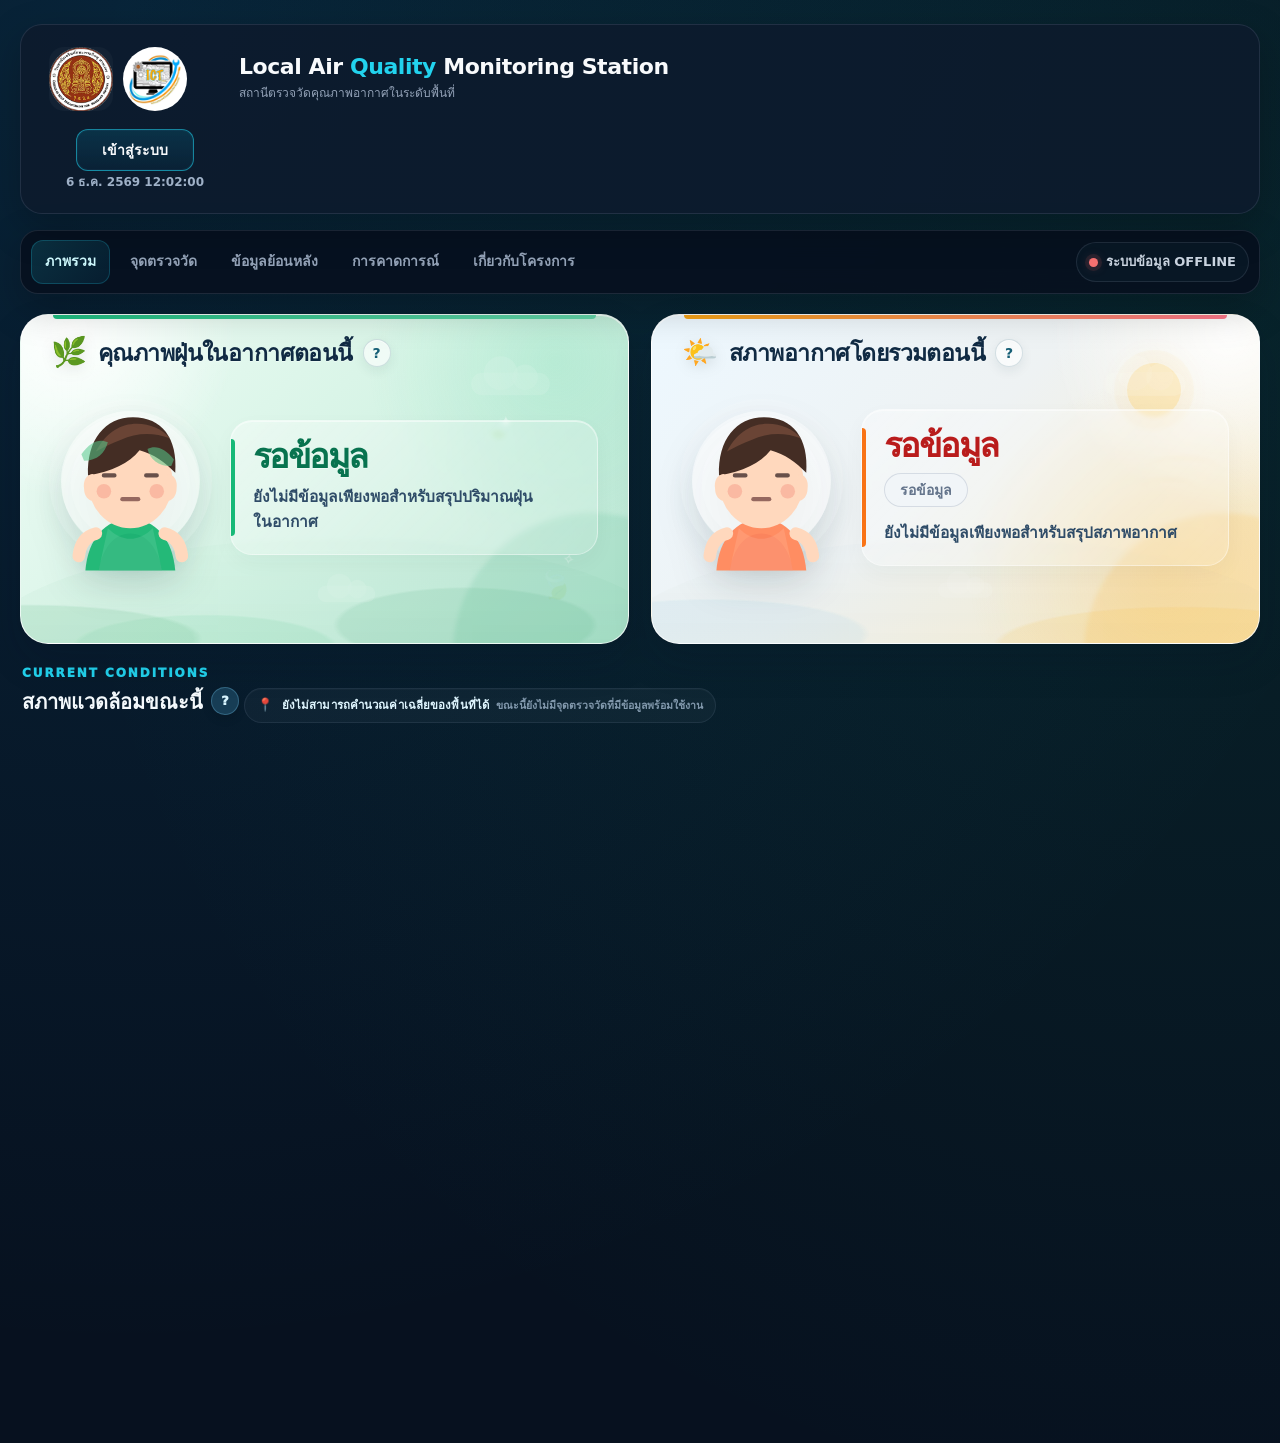
==== commit 15f8cfef: "Update index.html" ====
--- a/index.html
+++ b/index.html
@@ -77,7 +77,7 @@
   </div>
   <div class="site-brand-copy">
     <div class="site-brand-title">Local Air <span class="text-cyan-400">Quality</span> Monitoring Station</div>
-    <div class="site-brand-subtitle">สถานีตรวจวัดคุณภาพอากาศในระดับ<span class="text-cyan-400">พื้นที่</span>
+    <div class="site-brand-subtitle">สถานีตรวจวัดคุณภาพอากาศในระดับพื้นที่
   </div>
 </div>
 <div class="header-account-zone">
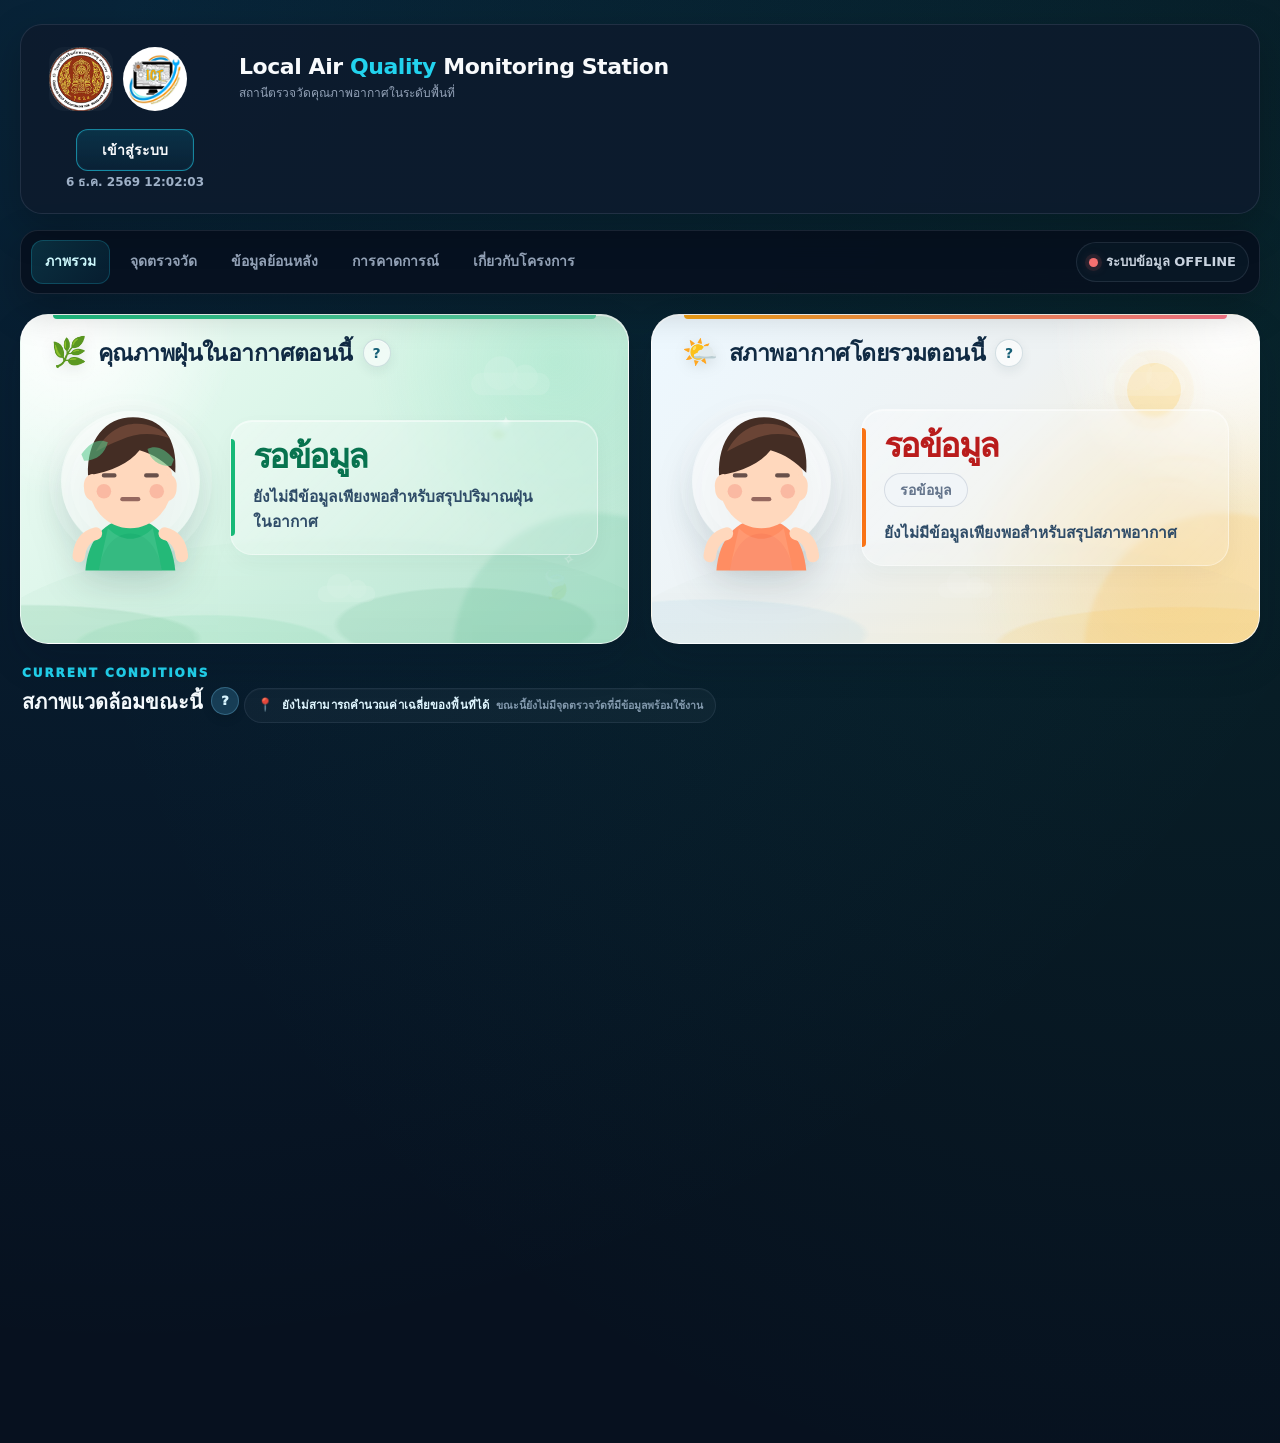
==== commit 1b940c73: "Update index.html" ====
--- a/index.html
+++ b/index.html
@@ -21,9 +21,9 @@
 <meta content="https://project2026csemn-cloud.github.io/educational-pm25/" property="og:url"/>
 <link rel="stylesheet" href="https://unpkg.com/leaflet@1.9.4/dist/leaflet.css"/>
 <link href="style.css?v=20260916-v9" rel="stylesheet"/>
-<link href="img/icon.png" rel="icon" type="image/png" sizes="48x48"/>
-<link href="img/icon.png" rel="apple-touch-icon" sizes="180x180"/>
-<link href="img/icon.png" rel="shortcut icon" type="image/png"/>
+<link href="img/Gemini_Generated_Image_jnnhwjjnnhwjjnnh.jpg" rel="icon" type="image/png" sizes="48x48"/>
+<link href="img/Gemini_Generated_Image_jnnhwjjnnhwjjnnh.jpg" rel="apple-touch-icon" sizes="180x180"/>
+<link href="img/Gemini_Generated_Image_jnnhwjjnnhwjjnnh.jpg" rel="shortcut icon" type="image/png"/>
 <meta content="สถานีตรวจวัดคุณภาพอากาศและ PM2.5" name="application-name"/>
 <meta content="https://project2026csemn-cloud.github.io/educational-pm25/img/icon.png" property="og:image"/>
 <meta content="summary" name="twitter:card"/>
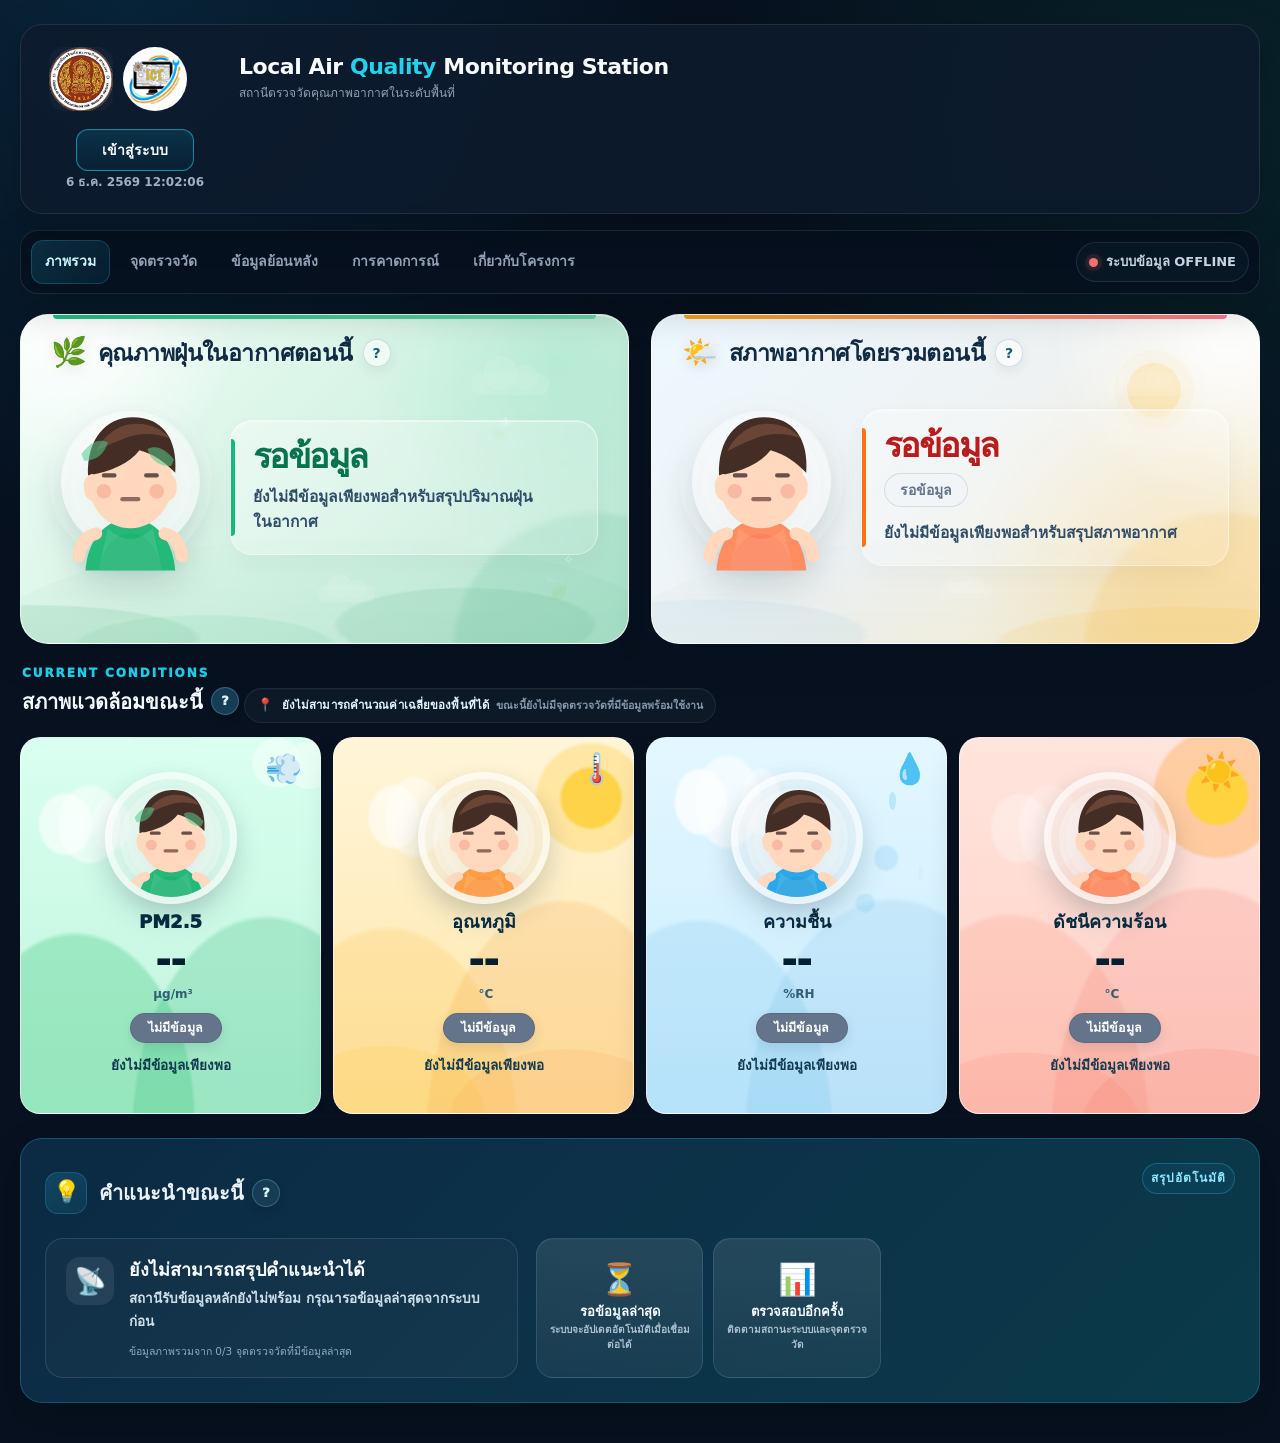
==== commit 98d155e8: "Update index.html" ====
--- a/index.html
+++ b/index.html
@@ -21,9 +21,9 @@
 <meta content="https://project2026csemn-cloud.github.io/educational-pm25/" property="og:url"/>
 <link rel="stylesheet" href="https://unpkg.com/leaflet@1.9.4/dist/leaflet.css"/>
 <link href="style.css?v=20260916-v9" rel="stylesheet"/>
-<link href="img/Gemini_Generated_Image_jnnhwjjnnhwjjnnh.jpg" rel="icon" type="image/png" sizes="48x48"/>
-<link href="img/Gemini_Generated_Image_jnnhwjjnnhwjjnnh.jpg" rel="apple-touch-icon" sizes="180x180"/>
-<link href="img/Gemini_Generated_Image_jnnhwjjnnhwjjnnh.jpg" rel="shortcut icon" type="image/png"/>
+<link href="img/Gemini_Generated_Image_jnnhwjjnnhwjjnnh-modified.png" rel="icon" type="image/png" sizes="48x48"/>
+<link href="img/Gemini_Generated_Image_jnnhwjjnnhwjjnnh-modified.png" rel="apple-touch-icon" sizes="180x180"/>
+<link href="img/Gemini_Generated_Image_jnnhwjjnnhwjjnnh-modified.png" rel="shortcut icon" type="image/png"/>
 <meta content="สถานีตรวจวัดคุณภาพอากาศและ PM2.5" name="application-name"/>
 <meta content="https://project2026csemn-cloud.github.io/educational-pm25/img/icon.png" property="og:image"/>
 <meta content="summary" name="twitter:card"/>
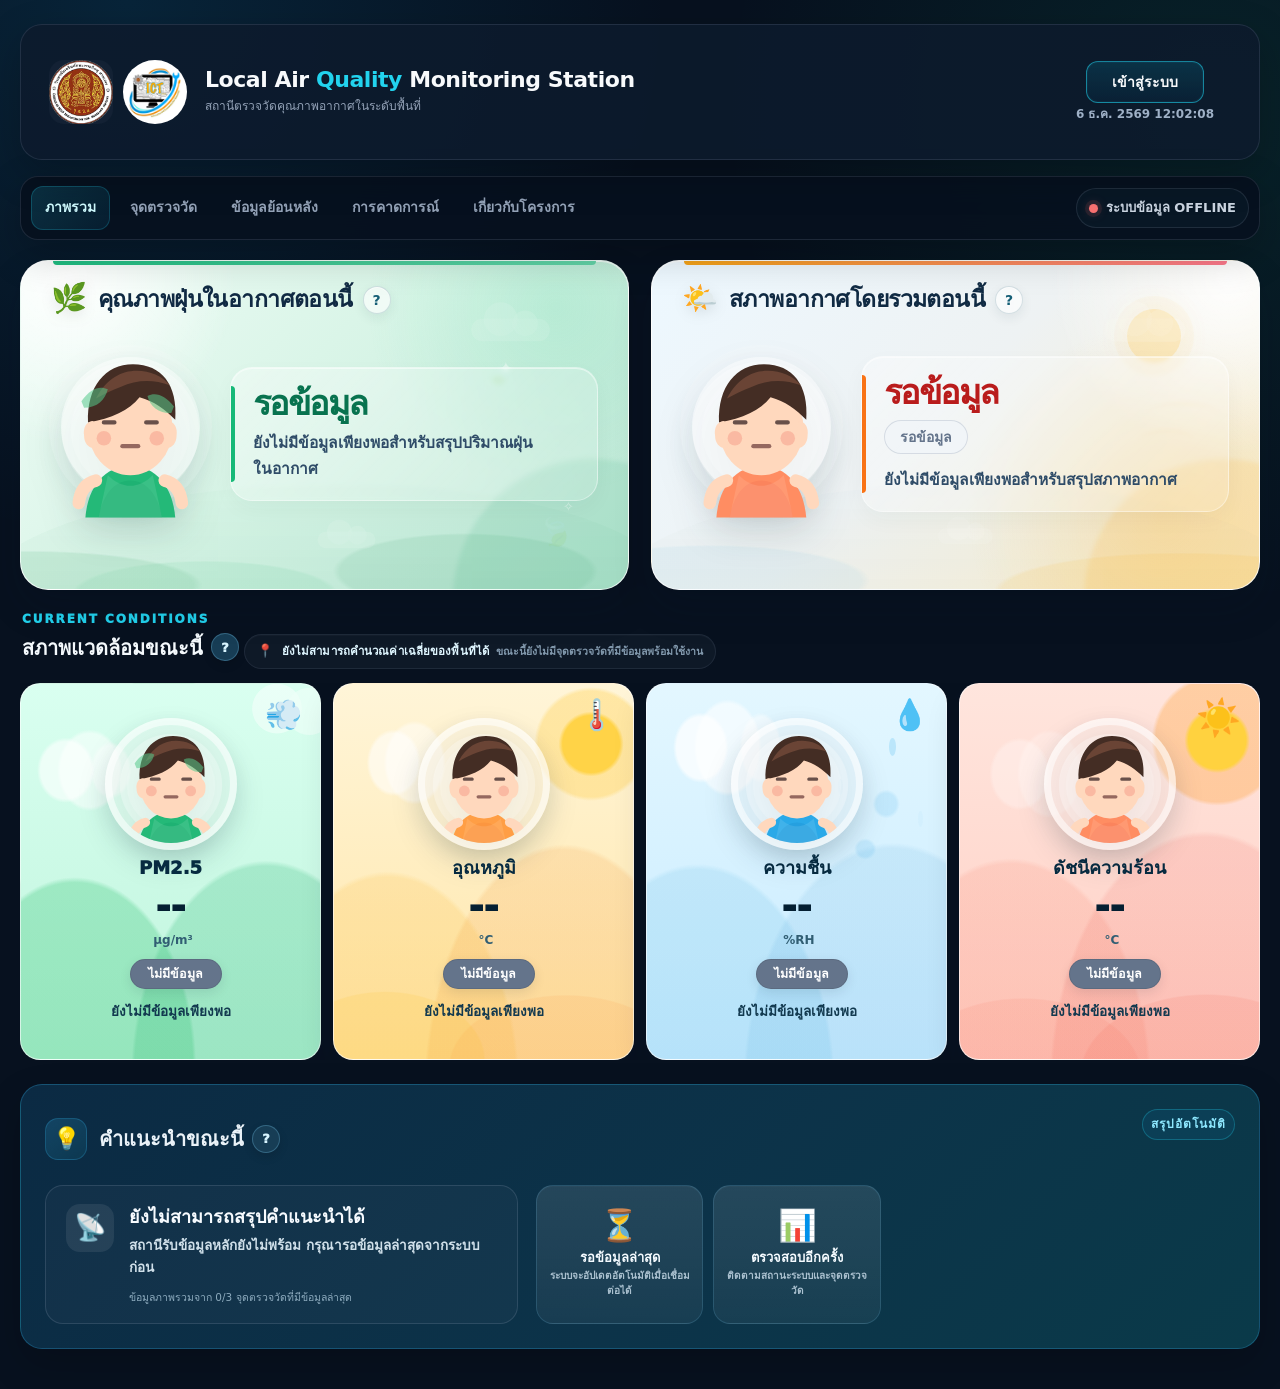
==== commit 536d0edd: "Update index.html" ====
--- a/index.html
+++ b/index.html
@@ -77,7 +77,7 @@
   </div>
   <div class="site-brand-copy">
     <div class="site-brand-title">Local Air <span class="text-cyan-400">Quality</span> Monitoring Station</div>
-    <div class="site-brand-subtitle">สถานีตรวจวัดคุณภาพอากาศในระดับพื้นที่
+    <div class="site-brand-subtitle">สถานีตรวจวัดคุณภาพอากาศในระดับพื้นที่</div>
   </div>
 </div>
 <div class="header-account-zone">
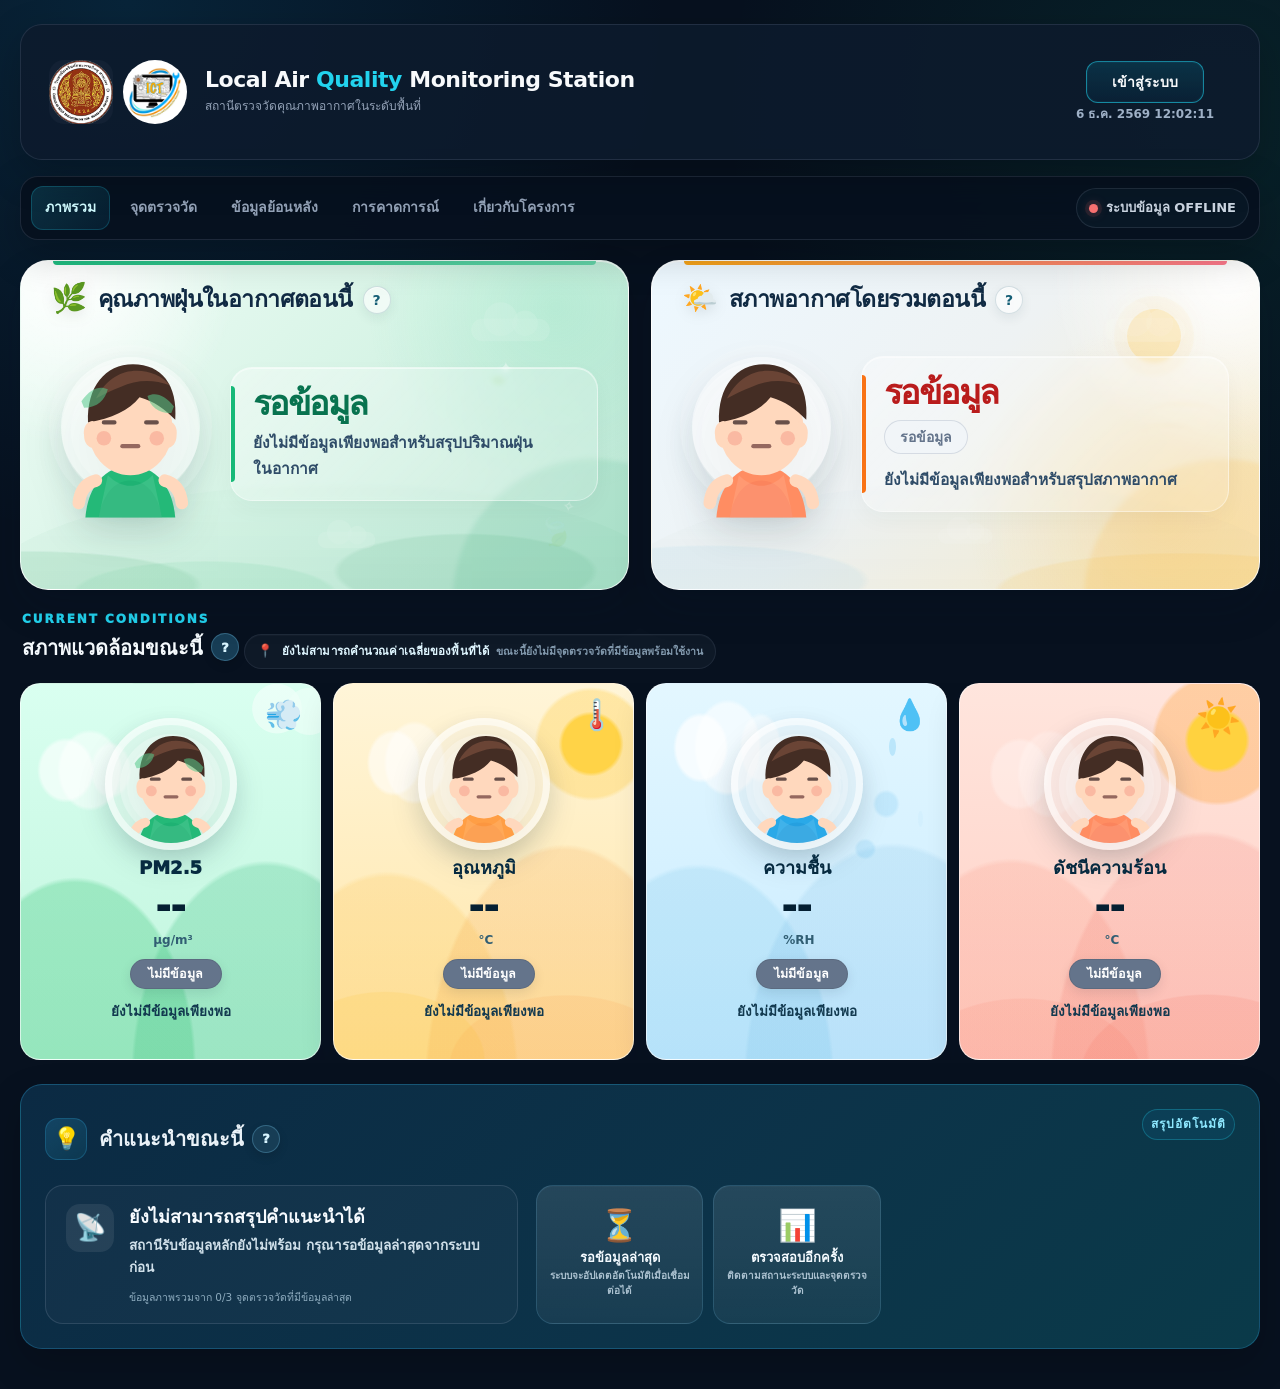
==== commit 14ce5b0b: "Update index.html" ====
--- a/index.html
+++ b/index.html
@@ -24,7 +24,7 @@
 <link href="img/Gemini_Generated_Image_jnnhwjjnnhwjjnnh-modified.png" rel="icon" type="image/png" sizes="48x48"/>
 <link href="img/Gemini_Generated_Image_jnnhwjjnnhwjjnnh-modified.png" rel="apple-touch-icon" sizes="180x180"/>
 <link href="img/Gemini_Generated_Image_jnnhwjjnnhwjjnnh-modified.png" rel="shortcut icon" type="image/png"/>
-<meta content="สถานีตรวจวัดคุณภาพอากาศและ PM2.5" name="application-name"/>
+<meta content="สถานีตรวจวัดคุณภาพอากาศในระดับพื้นที่ วิทยาลัยเสริมทักษะพระภิกษุ สามเณร" name="application-name"/>
 <meta content="https://project2026csemn-cloud.github.io/educational-pm25/img/icon.png" property="og:image"/>
 <meta content="summary" name="twitter:card"/>
 <meta content="สถานีตรวจวัดคุณภาพอากาศในระดับพื้นที่" name="twitter:title"/>
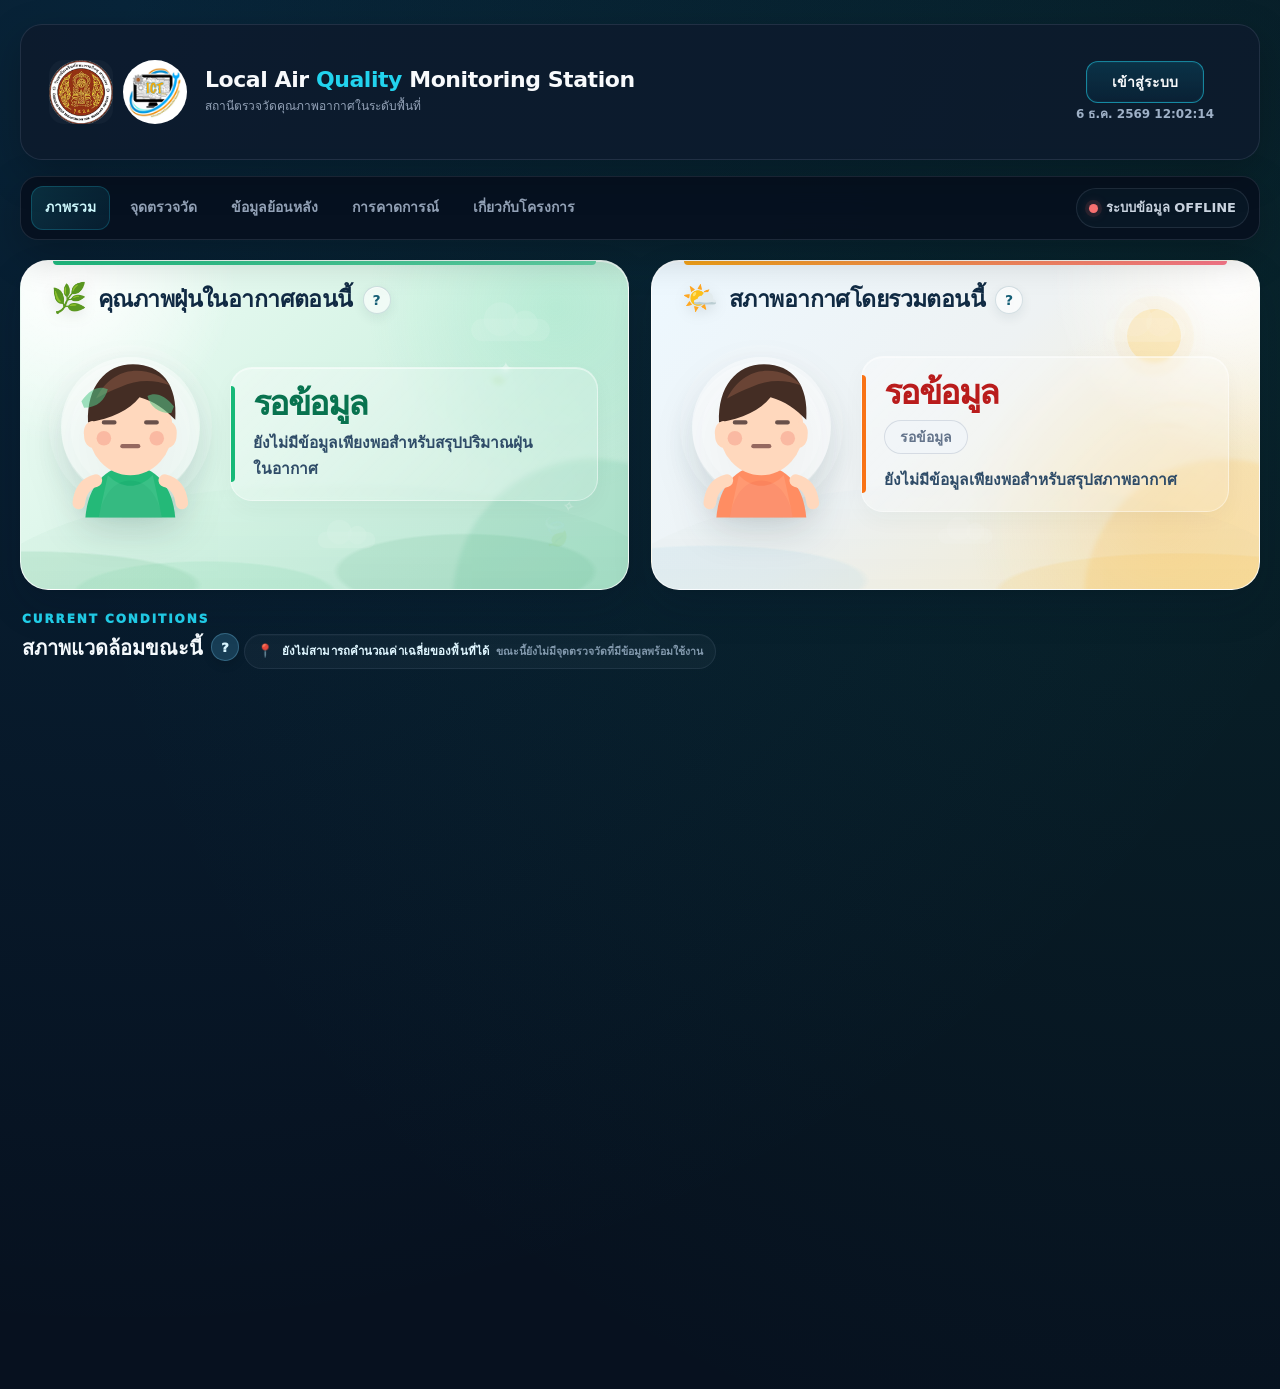
==== commit f6ecea0c: "Update index.html" ====
--- a/index.html
+++ b/index.html
@@ -1935,8 +1935,8 @@
               <span>ระดับบัญชี</span>
               <select id="adminUserRoleFilter">
                 <option value="all">ทั้งหมด</option>
-                <option value="owner">Owner</option>
                 <option value="admin">Admin</option>
+                <option value="staff">staff</option>
                 <option value="user">User</option>
               </select>
             </label>
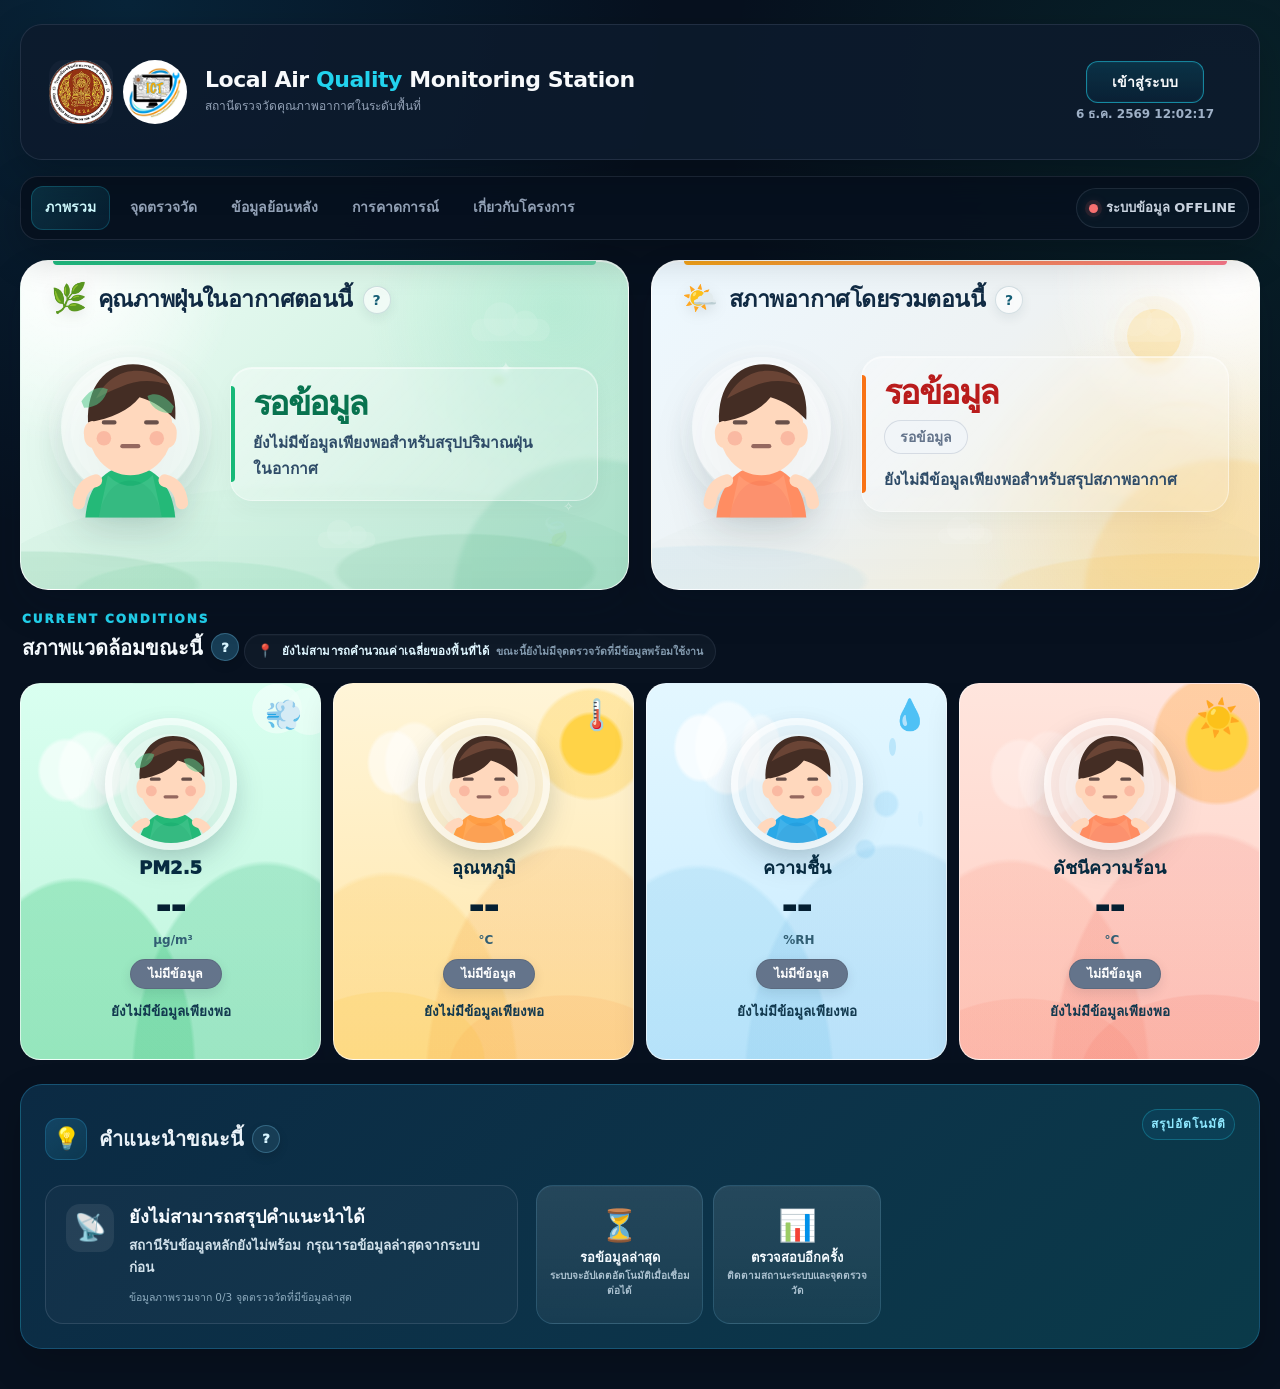
==== commit 958d94f1: "Add files via upload" ====
--- a/index.html
+++ b/index.html
@@ -1,1990 +1,1990 @@
-<!DOCTYPE html>
-<html lang="th">
-<head>
-<meta charset="utf-8"/>
-<meta content="width=device-width, initial-scale=1" name="viewport"/>
-<title>สถานีตรวจวัดคุณภาพอากาศในระดับพื้นที่</title>
-<meta content="ระบบตรวจวัดคุณภาพอากาศในระดับพื้นที่ แสดงข้อมูลจาก 3 จุดตรวจวัด ข้อมูลย้อนหลัง การแจ้งเตือน และการคาดการณ์ 30 นาที" name="description"/>
-<meta content="โครงงาน PM2.5, คุณภาพอากาศระดับพื้นที่, PM1.0, PM2.5, PM10, อุณหภูมิ, ความชื้น, ดัชนีความร้อน" name="keywords"/>
-<meta content="แผนกวิชาเทคโนโลยีสารสนเทศและการสื่อสาร วิทยาลัยเสริมทักษะพระภิกษุ สามเณร" name="author"/>
-<meta content="index, follow" name="robots"/>
-<meta content="index, follow" name="googlebot"/>
-<link href="https://project2026csemn-cloud.github.io/educational-pm25/" rel="canonical"/>
-<meta content="#07111f" name="theme-color"/>
-<link rel="preconnect" href="https://educational-pm25-api.project2026csemn.workers.dev" crossorigin/>
-<link rel="dns-prefetch" href="//educational-pm25-api.project2026csemn.workers.dev"/>
-<meta content="th_TH" property="og:locale"/>
-<meta content="website" property="og:type"/>
-<meta content="Local Air Quality and PM2.5 Monitoring Station" property="og:site_name"/>
-<meta content="สถานีตรวจวัดคุณภาพอากาศในระดับพื้นที่" property="og:title"/>
-<meta content="ติดตาม PM1.0, PM2.5, PM10 อุณหภูมิ ความชื้น แสง สถานะจุดตรวจวัด ข้อมูลย้อนหลัง การแจ้งเตือน และการคาดการณ์" property="og:description"/>
-<meta content="https://project2026csemn-cloud.github.io/educational-pm25/" property="og:url"/>
-<link rel="stylesheet" href="https://unpkg.com/leaflet@1.9.4/dist/leaflet.css"/>
-<link href="style.css?v=20260916-v9" rel="stylesheet"/>
-<link href="img/Gemini_Generated_Image_jnnhwjjnnhwjjnnh-modified.png" rel="icon" type="image/png" sizes="48x48"/>
-<link href="img/Gemini_Generated_Image_jnnhwjjnnhwjjnnh-modified.png" rel="apple-touch-icon" sizes="180x180"/>
-<link href="img/Gemini_Generated_Image_jnnhwjjnnhwjjnnh-modified.png" rel="shortcut icon" type="image/png"/>
-<meta content="สถานีตรวจวัดคุณภาพอากาศในระดับพื้นที่ วิทยาลัยเสริมทักษะพระภิกษุ สามเณร" name="application-name"/>
-<meta content="https://project2026csemn-cloud.github.io/educational-pm25/img/icon.png" property="og:image"/>
-<meta content="summary" name="twitter:card"/>
-<meta content="สถานีตรวจวัดคุณภาพอากาศในระดับพื้นที่" name="twitter:title"/>
-<meta content="https://project2026csemn-cloud.github.io/educational-pm25/img/icon.png" name="twitter:image"/>
-<script type="application/ld+json">
-    {
-  "@context": "https://schema.org",
-  "@type": "WebSite",
-  "name": "สถานีตรวจวัดคุณภาพอากาศในระดับพื้นที่",
-  "alternateName": "Local Air Quality Monitoring Station",
-  "url": "https://project2026csemn-cloud.github.io/educational-pm25/",
-  "description": "โครงการสถานีตรวจวัดคุณภาพอากาศในระดับพื้นที่ จัดทำโดยวิทยาลัยเสริมทักษะพระภิกษุ สามเณร และแผนกเทคโนโลยีสารสนเทศและการสื่อสาร",
-  "inLanguage": "th-TH",
-  "about": [
-    {
-      "@type": "Thing",
-      "name": "PM2.5"
-    },
-    {
-      "@type": "Thing",
-      "name": "ระบบตรวจสอบคุณภาพอากาศ"
-    },
-    {
-      "@type": "Thing",
-      "name": "การคาดการณ์คุณภาพอากาศระยะสั้น"
-    }
-  ],
-  "publisher": {
-    "@type": "Organization",
-    "name": "วิทยาลัยเสริมทักษะพระภิกษุ สามเณร",
-    "department": {
-      "@type": "Organization",
-      "name": "แผนกวิชาเทคโนโลยีสารสนเทศและการสื่อสาร"
-    },
-    "location": {
-      "@type": "Place",
-      "name": "วัดนิเวศธรรมประวัติราชวรวิหาร"
-    }
-  }
-}
-</script>
-</head>
-<body>
-<div class="max-w-[1800px] mx-auto p-4 md:p-6">
-<header class="glass card site-header">
-<div class="site-brand">
-  <div class="site-brand-logos" aria-label="ตราสัญลักษณ์โครงการ">
-    <img alt="โลโก้วิทยาลัย" class="site-brand-logo site-brand-logo-college" decoding="async" fetchpriority="high" height="80" src="img/โลโก.png" width="80"/>
-    <img alt="โลโก้แผนก" class="site-brand-logo site-brand-logo-department" decoding="async" fetchpriority="low" height="80" src="img/ICT.jpg" width="80"/>
-  </div>
-  <div class="site-brand-copy">
-    <div class="site-brand-title">Local Air <span class="text-cyan-400">Quality</span> Monitoring Station</div>
-    <div class="site-brand-subtitle">สถานีตรวจวัดคุณภาพอากาศในระดับพื้นที่</div>
-  </div>
-</div>
-<div class="header-account-zone">
-  <button class="header-notification-button hidden" id="headerNotificationButton" type="button" aria-label="การแจ้งเตือน">
-    <svg viewBox="0 0 24 24" aria-hidden="true">
-      <path d="M18 8a6 6 0 0 0-12 0c0 7-3 7-3 9h18c0-2-3-2-3-9"></path>
-      <path d="M10 21h4"></path>
-    </svg>
-    <span class="header-notification-badge hidden" id="headerNotificationBadge">0</span>
-  </button>
-  <div class="header-profile-stack">
-    <button class="header-account-button" id="accountButton" type="button" aria-haspopup="true" aria-expanded="false">
-      <span class="header-account-chevron hidden" id="accountChevron">▾</span>
-      <span class="header-account-copy">
-        <span class="header-account-role hidden" id="accountRoleBadge"></span>
-        <span id="accountButtonText">เข้าสู่ระบบ</span>
-      </span>
-      <span class="header-account-avatar">
-        <img id="accountAvatarImage" alt="" class="hidden">
-        <span id="accountAvatarFallback">👤</span>
-      </span>
-    </button>
-    <div class="header-clock" id="clock">--</div>
-  </div>
-  <div class="account-dropdown account-dropdown-v34 hidden" id="accountDropdown">
-    <div class="account-dropdown-profile account-profile-v34">
-      <span class="account-menu-avatar"><img id="accountMenuAvatarImage" alt="" class="hidden"><span id="accountMenuAvatarFallback">👤</span></span>
-      <div class="account-profile-copy">
-        <strong id="accountMenuName">ผู้ใช้งาน</strong>
-        <small id="accountMenuEmail">--</small>
-        <div class="account-profile-meta"><span id="accountMenuRole">USER</span><span id="accountMenuProvider">Email</span></div>
-      </div>
-    </div>
-    <div class="account-menu-section">
-      <button type="button" id="openMyAccountButton" class="account-menu-item"><span class="account-menu-icon">👤</span><span><b>บัญชีของฉัน</b><small>โปรไฟล์ รูปภาพ และความปลอดภัยของบัญชี</small></span><i>›</i></button>
-      <button type="button" id="openNotificationSettingsButton" class="account-menu-item"><span class="account-menu-icon">🔔</span><span><b>การแจ้งเตือน</b><small>เลือกสถานการณ์ที่ต้องการรับแจ้งเตือน</small></span><i>›</i></button>
-    </div>
-    <div class="account-menu-section account-management-section">
-      <button type="button" id="openContentManagementButton" class="account-menu-item hidden"><span class="account-menu-icon">✎</span><span><b>จัดการเนื้อหา</b><small>คำอธิบาย จุดตรวจวัด และประกาศ</small></span><i>›</i></button>
-      <button type="button" id="openUserManagementButton" class="account-menu-item hidden"><span class="account-menu-icon">👥</span><span><b>จัดการผู้ใช้งาน</b><small>ระดับบัญชี สิทธิ์ Admin และลบบัญชีผู้ใช้</small></span><i>›</i></button>
-      <button type="button" id="openWiFiManagementButton" class="account-menu-item hidden"><span class="account-menu-icon">📶</span><span><b>จัดการ Wi-Fi ตัวแม่</b><small>เปลี่ยนเครือข่ายของสถานีรับข้อมูลหลัก</small></span><i>›</i></button>
-    </div>
-    <div class="account-menu-section account-menu-section-last">
-      <button type="button" id="logoutButton" class="account-menu-item account-menu-danger"><span class="account-menu-icon">↪</span><span><b>ออกจากระบบ</b><small>สิ้นสุดการใช้งานบัญชีบนอุปกรณ์นี้</small></span></button>
-    </div>
-  </div>
-</div>
-</header>
-<div class="notification-inbox hidden" id="notificationInbox" aria-hidden="true">
-  <div class="notification-inbox-arrow"></div>
-  <div class="notification-inbox-head">
-    <div>
-      <span>NOTIFICATIONS</span>
-      <h3>การแจ้งเตือน</h3>
-      <p>เหตุการณ์และสถานการณ์ล่าสุด</p>
-    </div>
-    <div class="notification-inbox-head-actions">
-      <button type="button" id="notificationMarkAllRead" class="notification-mark-read">อ่านทั้งหมด</button>
-      <button type="button" id="notificationInboxClose" class="notification-inbox-close" aria-label="ปิดการแจ้งเตือน">×</button>
-    </div>
-  </div>
-  <div class="notification-inbox-list" id="notificationInboxList">
-    <div class="notification-inbox-empty">กำลังโหลดการแจ้งเตือน...</div>
-  </div>
-  <div class="notification-inbox-footer">
-    <span>เก็บประวัติ 30 วัน • แสดงล่าสุด 20 รายการ</span>
-    <button type="button" id="notificationInboxSettings">ตั้งค่า</button>
-  </div>
-</div>
-<nav class="dashboard-nav glass" id="dashboardNav" aria-label="เมนูหลักของแดชบอร์ด">
-  <div class="dashboard-nav-inner">
-    <button class="dashboard-mobile-toggle" id="dashboardMobileToggle" type="button" aria-expanded="false" aria-controls="dashboardNavLinks">
-      <span class="dashboard-mobile-toggle-icon">☰</span>
-      <span>เมนู</span>
-    </button>
-    <div class="dashboard-nav-links" id="dashboardNavLinks">
-      <button class="dashboard-nav-link active" type="button" data-dashboard-page="overview">ภาพรวม</button>
-      <button class="dashboard-nav-link" type="button" data-dashboard-page="monitoring">จุดตรวจวัด</button>
-      <button class="dashboard-nav-link" type="button" data-dashboard-page="history">ข้อมูลย้อนหลัง</button>
-      <button class="dashboard-nav-link" type="button" data-dashboard-page="forecast">การคาดการณ์</button>
-      <button class="dashboard-nav-link" type="button" data-dashboard-page="about">เกี่ยวกับโครงการ</button>
-    </div>
-    <div class="dashboard-system-pill" id="dashboardSystemPill" title="สถานะระบบโดยรวม">
-      <span class="dashboard-system-dot is-checking" id="navSystemDot"></span>
-      <span id="navSystemStatus">กำลังตรวจสอบสถานะ</span>
-    </div>
-  </div>
-</nav>
-<div class="site-announcement-wrap hidden" id="siteAnnouncementWrap">
-  <div class="site-announcement is-info" id="siteAnnouncement">
-    <span class="site-announcement-icon" id="siteAnnouncementIcon">ℹ</span>
-    <div class="site-announcement-content">
-      <div class="site-announcement-meta"><span class="site-announcement-label" id="siteAnnouncementLabel">ประกาศทั่วไป</span></div>
-      <strong id="siteAnnouncementTitle">ประกาศจากระบบ</strong>
-      <p id="siteAnnouncementMessage"></p>
-    </div>
-  </div>
-</div>
-<main class="dashboard-pages" id="dashboardPages">
-<section class="dashboard-page active" id="page-overview" data-dashboard-page-panel="overview">
-  <div class="overview-top-grid overview-summary-grid">
-    <section class="overview-summary-card overview-dust-summary glass card" aria-labelledby="overviewDustTitle">
-      <div class="overview-summary-scene" aria-hidden="true"></div>
-      <div class="overview-hero-decor overview-dust-decor" aria-hidden="true">
-        <span class="decor-cloud decor-cloud-a"></span>
-        <span class="decor-cloud decor-cloud-b"></span>
-        <span class="decor-leaf decor-leaf-a">🍃</span>
-        <span class="decor-leaf decor-leaf-b">🍃</span>
-        <span class="decor-spark decor-spark-a">✦</span>
-        <span class="decor-spark decor-spark-b">✧</span>
-      </div>
-      <div class="overview-summary-heading">
-        <span class="overview-summary-icon" aria-hidden="true">🌿</span>
-        <div class="section-title-with-help overview-summary-title-help">
-          <h1 id="overviewDustTitle">คุณภาพฝุ่นในอากาศตอนนี้</h1>
-          <button
-            type="button"
-            class="help-button overview-hero-help-button"
-            data-help="overviewDustNow"
-            aria-expanded="false"
-            aria-label="ดูคำอธิบายคุณภาพฝุ่นในอากาศตอนนี้"
-          >?</button>
-        </div>
-      </div>
-      <div class="overview-summary-body">
-        <div class="overview-summary-character overview-character-art overview-loading-character" id="overviewFace" aria-hidden="true"></div>
-        <div class="overview-summary-copy">
-          <div class="overview-summary-status is-waiting overview-loading-text" id="overviewQualityBadge">กำลังตรวจสอบ</div>
-          <p class="overview-summary-message overview-loading-line" id="overviewGuidance">กำลังรวบรวมข้อมูลล่าสุด...</p>
-        </div>
-      </div>
-</section>
-    <section class="overview-summary-card overview-weather-summary glass card" aria-labelledby="overviewWeatherTitle">
-      <div class="overview-summary-scene" aria-hidden="true"></div>
-      <div class="overview-hero-decor overview-weather-decor" aria-hidden="true">
-        <span class="decor-sun"></span>
-        <span class="decor-cloud decor-cloud-c"></span>
-        <span class="decor-cloud decor-cloud-d"></span>
-        <span class="decor-warm-wave decor-warm-wave-a"></span>
-        <span class="decor-warm-wave decor-warm-wave-b"></span>
-      </div>
-      <div class="overview-summary-heading">
-        <span class="overview-summary-icon" aria-hidden="true">🌤️</span>
-        <div class="section-title-with-help overview-summary-title-help">
-          <h2 id="overviewWeatherTitle">สภาพอากาศโดยรวมตอนนี้</h2>
-          <button
-            type="button"
-            class="help-button overview-hero-help-button"
-            data-help="overviewWeatherNow"
-            aria-expanded="false"
-            aria-label="ดูคำอธิบายสภาพอากาศโดยรวมตอนนี้"
-          >?</button>
-        </div>
-      </div>
-      <div class="overview-summary-body">
-        <div class="overview-summary-character overview-character-art overview-loading-character" id="overviewWeatherFace" aria-hidden="true"></div>
-        <div class="overview-summary-copy">
-          <div class="overview-summary-status is-waiting overview-loading-text" id="overviewWeatherStatus">กำลังตรวจสอบ</div>
-          <div class="overview-weather-severity is-waiting overview-loading-chip" id="overviewWeatherSeverity">รอข้อมูล</div>
-          <p class="overview-summary-message overview-loading-line" id="overviewWeatherGuidance">กำลังประเมินสภาพอากาศล่าสุด...</p>
-        </div>
-      </div>
-    </section>
-  </div>
-  <div class="overview-section-head overview-environment-head">
-    <div class="overview-environment-heading-copy">
-      <div class="overview-eyebrow">CURRENT CONDITIONS</div>
-      <div class="section-title-with-help">
-        <h2>สภาพแวดล้อมขณะนี้</h2>
-        <button aria-expanded="false" aria-label="ดูคำอธิบายสภาพแวดล้อมขณะนี้" class="help-button" data-help="currentConditions" type="button">?</button>
-      </div>
-      <div class="overview-environment-source" id="overviewEnvironmentSource">
-        <span class="overview-environment-source-icon" aria-hidden="true">📍</span>
-        <span><b>ค่าเฉลี่ยจากจุดตรวจวัด</b><small>สรุปจากข้อมูลล่าสุดของจุดที่พร้อมใช้งาน</small></span>
-      </div>
-    </div>
-  </div>
-  <div class="overview-metrics-grid overview-metrics-grid-four">
-    <div class="overview-metric-card overview-friendly-card metric-pm25 glass card" id="overviewPM25MetricCard">
-      <span class="overview-card-symbol" aria-label="ฝุ่นละออง">💨</span><span class="overview-card-scene" aria-hidden="true"></span>
-      <div class="overview-metric-character overview-character-art overview-loading-character" id="overviewPM25Emoji" aria-hidden="true"></div><span>PM2.5</span><b id="overviewPM25Card" class="overview-loading-value">--</b><small>µg/m³</small><em class="overview-metric-status no_data overview-loading-chip" id="overviewPM25Status">รอข้อมูล</em><p id="overviewPM25Hint" class="overview-feeling overview-loading-line">กำลังประเมินสภาพอากาศ...</p>
-    </div>
-    <div class="overview-metric-card overview-friendly-card metric-temp glass card" id="overviewTempMetricCard">
-      <span class="overview-card-symbol" aria-label="อุณหภูมิ">🌡️</span><span class="overview-card-scene" aria-hidden="true"></span>
-      <div class="overview-metric-character overview-character-art overview-loading-character" id="overviewTempEmoji" aria-hidden="true"></div><span>อุณหภูมิ</span><b id="overviewTemp" class="overview-loading-value">--</b><small>°C</small><em class="overview-metric-status no_data overview-loading-chip" id="overviewTempStatus">รอข้อมูล</em><p id="overviewTempHint" class="overview-feeling overview-loading-line">กำลังประเมินอุณหภูมิ...</p>
-    </div>
-    <div class="overview-metric-card overview-friendly-card metric-humidity glass card" id="overviewHumidityMetricCard">
-      <span class="overview-card-symbol" aria-label="ความชื้น">💧</span><span class="overview-card-scene" aria-hidden="true"></span>
-      <div class="overview-metric-character overview-character-art overview-loading-character" id="overviewHumidityEmoji" aria-hidden="true"></div><span>ความชื้น</span><b id="overviewHumidity" class="overview-loading-value">--</b><small>%RH</small><em class="overview-metric-status no_data overview-loading-chip" id="overviewHumidityStatus">รอข้อมูล</em><p id="overviewHumidityHint" class="overview-feeling overview-loading-line">กำลังประเมินความชื้น...</p>
-    </div>
-    <div class="overview-metric-card overview-friendly-card metric-heat glass card" id="overviewHeatMetricCard">
-      <span class="overview-card-symbol" aria-label="ดัชนีความร้อน">☀️</span><span class="overview-card-scene" aria-hidden="true"></span>
-      <div class="overview-metric-character overview-character-art overview-loading-character" id="overviewHeatEmoji" aria-hidden="true"></div><span>ดัชนีความร้อน</span><b id="overviewHeat" class="overview-loading-value">--</b><small>°C</small><em class="overview-metric-status no_data overview-loading-chip" id="overviewHeatStatus">รอข้อมูล</em><p id="overviewHeatHint" class="overview-feeling overview-loading-line">กำลังประเมินความรู้สึกร้อน...</p>
-    </div>
-  </div>
-  <section class="mb-4 dashboard-summary-section"><div class="glass card p-5 smart-summary-card overview-recommendation-card">
-    <div class="smart-summary-header"><div class="smart-summary-title-wrap"><div class="smart-summary-icon">💡</div><div><div class="section-title-with-help"><h2 class="font-black text-lg">คำแนะนำขณะนี้</h2><button aria-expanded="false" aria-label="ดูคำอธิบายคำแนะนำขณะนี้" class="help-button" data-help="smartSummary" type="button">?</button></div></div></div><span class="smart-summary-mode">สรุปอัตโนมัติ</span></div>
-    <div class="smart-summary-body" id="aiSummary"><div class="smart-summary-loading">กำลังรอข้อมูล...</div></div>
-  </div></section>
-</section>
-<section class="dashboard-page" id="page-monitoring" data-dashboard-page-panel="monitoring">
-  <section class="mb-4 dashboard-monitoring-section"><div class="glass card p-4 xl:col-span-3 monitoring-card">
-<div class="dashboard-card-page-head dashboard-card-page-head-split mb-3">
-<div class="dashboard-card-page-copy">
-<div class="overview-eyebrow">MONITORING NODES</div>
-<div class="section-title-with-help">
-<h1>📍 จุดตรวจวัด</h1>
-<button aria-expanded="false" aria-label="ดูคำอธิบายหน้าจุดตรวจวัด" class="help-button" data-help="monitoringPage" type="button">?</button>
-</div>
-<p>ดูข้อมูลล่าสุดจากทั้ง 3 จุดและเปรียบเทียบสถานการณ์ปัจจุบัน</p>
-</div>
-<div class="monitoring-status-cluster">
-<div class="monitoring-status-card monitoring-primary-status" id="motherStatusCardTop">
-<div class="monitoring-status-label">สถานีหลัก</div>
-<div class="monitoring-status-value">
-<span class="monitoring-live-dot text-slate-500" id="dataStateDotTop">●</span>
-<span id="dataStateStatusTop">กำลังตรวจสอบ</span>
-</div>
-</div>
-<div class="monitoring-status-card monitoring-node-count" id="nodeCountCardTop">
-<div class="monitoring-status-label">จุดตรวจวัด</div>
-<div class="monitoring-node-count-main">
-<span class="monitoring-node-count-value" id="nodesActiveTop">0 / 3</span>
-<span class="monitoring-node-count-unit">จุดออนไลน์</span>
-</div>
-</div>
-</div>
-</div>
-<div class="grid md:grid-cols-3 gap-3">
-<div class="node offline soft rounded-2xl p-4 border border-slate-800" id="nodeCard1">
-<div class="flex justify-between">
-<b class="text-xl">
-                        <span id="nodeTitle1">จุดตรวจวัด 1</span><div class="node-public-location hidden" id="nodeLocation1"></div><div class="node-public-description hidden" id="nodeDescription1"></div>
-                        <div class="text-xs text-slate-400 mt-1">
-                            อัปเดตล่าสุด
-                            <span id="lastUpdate1">
-                                --
-                            </span>
-</div>
-</b>
-<span class="text-slate-500 text-xs font-bold" id="n1status">
-                        ● OFFLINE
-</span>
-</div>
-<div class="grid grid-cols-2 gap-x-4 gap-y-2 mt-4 text-sm">
-<span class="text-slate-400">
-                        PM1.0
-                        <b class="text-white ml-1" id="n1pm1">--</b>
-</span>
-<span class="text-slate-400">
-                        PM2.5
-                        <b class="text-white ml-1" id="n1pm25">--</b>
-</span>
-<span class="text-slate-400">
-                        PM10
-                        <b class="text-white ml-1" id="n1pm10">--</b>
-</span>
-<span class="text-slate-400">
-                        Temp
-                        <b class="text-white ml-1" id="n1temp">--</b>
-</span>
-<span class="text-slate-400">
-                        Humidity
-                        <b class="text-white ml-1" id="n1hum">--</b>
-</span>
-<span class="text-slate-400">
-                        Light
-                        <b class="text-white ml-1" id="n1light">--</b>
-</span>
-</div>
-</div>
-<div class="node offline soft rounded-2xl p-4 border border-slate-800" id="nodeCard2">
-<div class="flex justify-between">
-<b class="text-xl">
-                        <span id="nodeTitle2">จุดตรวจวัด 2</span><div class="node-public-location hidden" id="nodeLocation2"></div><div class="node-public-description hidden" id="nodeDescription2"></div>
-                        <div class="text-xs text-slate-400 mt-1">
-                            อัปเดตล่าสุด
-                            <span id="lastUpdate2">
-                                --
-                            </span>
-</div>
-</b>
-<span class="text-slate-500 text-xs font-bold" id="n2status">
-                        ● OFFLINE
-</span>
-</div>
-<div class="grid grid-cols-2 gap-x-4 gap-y-2 mt-4 text-sm">
-<span class="text-slate-400">
-                        PM1.0
-                        <b class="text-white ml-1" id="n2pm1">--</b>
-</span>
-<span class="text-slate-400">
-                        PM2.5
-                        <b class="text-white ml-1" id="n2pm25">--</b>
-</span>
-<span class="text-slate-400">
-                        PM10
-                        <b class="text-white ml-1" id="n2pm10">--</b>
-</span>
-<span class="text-slate-400">
-                        Temp
-                        <b class="text-white ml-1" id="n2temp">--</b>
-</span>
-<span class="text-slate-400">
-                        Humidity
-                        <b class="text-white ml-1" id="n2hum">--</b>
-</span>
-<span class="text-slate-400">
-                        Light
-                        <b class="text-white ml-1" id="n2light">--</b>
-</span>
-</div>
-</div>
-<div class="node offline soft rounded-2xl p-4 border border-slate-800" id="nodeCard3">
-<div class="flex justify-between">
-<b class="text-xl">
-                        <span id="nodeTitle3">จุดตรวจวัด 3</span><div class="node-public-location hidden" id="nodeLocation3"></div><div class="node-public-description hidden" id="nodeDescription3"></div>
-                        <div class="text-xs text-slate-400 mt-1">
-                            อัปเดตล่าสุด
-                            <span id="lastUpdate3">
-                                --
-                            </span>
-</div>
-</b>
-<span class="text-slate-500 text-xs font-bold" id="n3status">
-                        ● OFFLINE
-</span>
-</div>
-<div class="grid grid-cols-2 gap-x-4 gap-y-2 mt-4 text-sm">
-<span class="text-slate-400">
-                        PM1.0
-                        <b class="text-white ml-1" id="n3pm1">--</b>
-</span>
-<span class="text-slate-400">
-                        PM2.5
-                        <b class="text-white ml-1" id="n3pm25">--</b>
-</span>
-<span class="text-slate-400">
-                        PM10
-                        <b class="text-white ml-1" id="n3pm10">--</b>
-</span>
-<span class="text-slate-400">
-                        Temp
-                        <b class="text-white ml-1" id="n3temp">--</b>
-</span>
-<span class="text-slate-400">
-                        Humidity
-                        <b class="text-white ml-1" id="n3hum">--</b>
-</span>
-<span class="text-slate-400">
-                        Light
-                        <b class="text-white ml-1" id="n3light">--</b>
-</span>
-</div>
-</div>
-</div>
-</div></section>
-  <section class="mb-4 dashboard-current-section">
-    <div class="glass card p-5 current-environment-card current-summary-board">
-      <div class="current-summary-header">
-        <div>
-          <div class="section-title-with-help">
-            <h2 class="text-xl font-black">📍 เปรียบเทียบข้อมูลปัจจุบัน</h2>
-            <button aria-expanded="false" aria-label="ดูคำอธิบายข้อมูลปัจจุบัน" class="help-button" data-help="currentAir" type="button">?</button>
-          </div>
-          <p>ดูค่าเฉลี่ย ต่ำสุด และสูงสุดของทุกค่าหลักจากจุดตรวจวัดที่มีข้อมูลปัจจุบัน</p>
-        </div>
-        <div class="current-summary-live">
-          <span class="current-summary-live-dot"></span>
-          <span>ข้อมูลปัจจุบัน</span>
-        </div>
-      </div>
-      <div class="current-primary-grid" id="currentPrimaryGrid">
-        <article class="current-metric-card metric-pm25" data-current-field="pm25">
-          <div class="current-metric-card-head"><div class="current-metric-icon dust-emoji dust-emoji-fine" aria-hidden="true">🫧</div><div><span>ฝุ่นละอองขนาดเล็ก</span><h3>PM2.5</h3></div></div>
-          <div class="current-metric-average"><b id="summary-pm25-avg">--</b><small>ค่าเฉลี่ยปัจจุบัน</small></div>
-          <div class="current-metric-extremes">
-            <div><span class="extreme-low">↓ ต่ำสุด</span><b id="summary-pm25-min">--</b><small id="summary-pm25-min-node">--</small></div>
-            <div><span class="extreme-high">↑ สูงสุด</span><b id="summary-pm25-max">--</b><small id="summary-pm25-max-node">--</small></div>
-          </div>
-        </article>
-        <article class="current-metric-card metric-pm10" data-current-field="pm10">
-          <div class="current-metric-card-head"><div class="current-metric-icon dust-emoji dust-emoji-coarse" aria-hidden="true">💨</div><div><span>ฝุ่นละอองขนาดใหญ่กว่า</span><h3>PM10</h3></div></div>
-          <div class="current-metric-average"><b id="summary-pm10-avg">--</b><small>ค่าเฉลี่ยปัจจุบัน</small></div>
-          <div class="current-metric-extremes">
-            <div><span class="extreme-low">↓ ต่ำสุด</span><b id="summary-pm10-min">--</b><small id="summary-pm10-min-node">--</small></div>
-            <div><span class="extreme-high">↑ สูงสุด</span><b id="summary-pm10-max">--</b><small id="summary-pm10-max-node">--</small></div>
-          </div>
-        </article>
-        <article class="current-metric-card metric-temperature" data-current-field="temperature">
-          <div class="current-metric-card-head"><div class="current-metric-icon">🌡️</div><div><span>สภาพอากาศ</span><h3>อุณหภูมิ</h3></div></div>
-          <div class="current-metric-average"><b id="summary-temperature-avg">--</b><small>ค่าเฉลี่ยปัจจุบัน</small></div>
-          <div class="current-metric-extremes">
-            <div><span class="extreme-low">↓ ต่ำสุด</span><b id="summary-temperature-min">--</b><small id="summary-temperature-min-node">--</small></div>
-            <div><span class="extreme-high">↑ สูงสุด</span><b id="summary-temperature-max">--</b><small id="summary-temperature-max-node">--</small></div>
-          </div>
-        </article>
-        <article class="current-metric-card metric-humidity" data-current-field="humidity">
-          <div class="current-metric-card-head"><div class="current-metric-icon">💧</div><div><span>สภาพอากาศ</span><h3>ความชื้น</h3></div></div>
-          <div class="current-metric-average"><b id="summary-humidity-avg">--</b><small>ค่าเฉลี่ยปัจจุบัน</small></div>
-          <div class="current-metric-extremes">
-            <div><span class="extreme-low">↓ ต่ำสุด</span><b id="summary-humidity-min">--</b><small id="summary-humidity-min-node">--</small></div>
-            <div><span class="extreme-high">↑ สูงสุด</span><b id="summary-humidity-max">--</b><small id="summary-humidity-max-node">--</small></div>
-          </div>
-        </article>
-      </div>
-      <div class="current-support-head">
-        <div>
-          <span>ข้อมูลประกอบ</span>
-          <small>ใช้ช่วยอธิบายสภาพแวดล้อม ไม่ใช่ตัวชี้วัดสุขภาพหลัก</small>
-        </div>
-      </div>
-      <div class="current-support-grid current-support-grid-simple">
-        <article class="current-support-card current-support-card-simple metric-pm1">
-          <div class="current-support-title">
-            <span class="current-support-icon">◌</span>
-            <div>
-              <small>ข้อมูลประกอบ</small>
-              <b>PM1.0</b>
-            </div>
-          </div>
-          <div class="current-support-average current-support-average-simple">
-            <b id="summary-pm1-avg">--</b>
-            <span>ค่าเฉลี่ยปัจจุบัน</span>
-          </div>
-          <p>ใช้ประกอบการดูค่าฝุ่นขนาดเล็กตามเวลา</p>
-        </article>
-        <article class="current-support-card current-support-card-simple metric-light">
-          <div class="current-support-title">
-            <span class="current-support-icon">☀️</span>
-            <div>
-              <small>ข้อมูลประกอบ</small>
-              <b>ความเข้มแสง</b>
-            </div>
-          </div>
-          <div class="current-support-average current-support-average-simple">
-            <b id="summary-light-avg">--</b>
-            <span>ค่าเฉลี่ยปัจจุบัน</span>
-          </div>
-          <p>ใช้ประกอบการดูสภาพแวดล้อมของแต่ละพื้นที่</p>
-        </article>
-      </div>
-      <div class="current-environment-footer current-summary-footer">
-        <span class="current-environment-footer-dot"></span>
-        <span id="currentEnvironmentFooter">กำลังรวบรวมข้อมูลล่าสุด...</span>
-      </div>
-    </div>
-  </section>
-  <section class="monitoring-location-section glass card" id="monitoringLocationSection">
-    <div class="monitoring-location-head">
-      <div>
-        <div class="overview-eyebrow">LOCATION MAP</div>
-        <div class="section-title-with-help">
-          <h2>🗺️ แผนที่จุดติดตั้ง</h2>
-          <button aria-expanded="false" aria-label="ดูคำอธิบายแผนที่จุดติดตั้ง" class="help-button" data-help="monitoringMap" type="button">?</button>
-        </div>
-        <p>ดูตำแหน่งจริง ภาพ วิดีโอ และรายละเอียดบริเวณที่ติดตั้งอุปกรณ์แต่ละจุด</p>
-      </div>
-      <div class="map-basemap-switch" aria-label="รูปแบบแผนที่">
-          <button type="button" class="map-basemap-button active" data-public-basemap="street">🗺 แผนที่</button>
-          <button type="button" class="map-basemap-button" data-public-basemap="satellite">🛰 ดาวเทียม</button>
-        </div>
-    </div>
-    <div class="monitoring-map-node-tabs" id="monitoringMapNodeTabs">
-      <button type="button" class="monitoring-map-node-tab" data-map-device="Number 1">
-        <span>1</span>
-        <div><b id="mapNodeName1">จุดตรวจวัด 1</b><small id="mapNodeLocation1">เลือกเพื่อดูรายละเอียด</small></div>
-      </button>
-      <button type="button" class="monitoring-map-node-tab" data-map-device="Number 2">
-        <span>2</span>
-        <div><b id="mapNodeName2">จุดตรวจวัด 2</b><small id="mapNodeLocation2">เลือกเพื่อดูรายละเอียด</small></div>
-      </button>
-      <button type="button" class="monitoring-map-node-tab" data-map-device="Number 3">
-        <span>3</span>
-        <div><b id="mapNodeName3">จุดตรวจวัด 3</b><small id="mapNodeLocation3">เลือกเพื่อดูรายละเอียด</small></div>
-      </button>
-    </div>
-    <div class="monitoring-map-layout" id="monitoringMapLayout">
-      <div class="monitoring-map-wrap">
-        <div id="monitoringMap" class="monitoring-map" aria-label="แผนที่ตำแหน่งจุดตรวจวัด"></div>
-        <div class="monitoring-map-empty hidden" id="monitoringMapEmpty">
-          <b>ยังไม่ได้กำหนดพิกัด</b>
-          <span>Admin/Owner สามารถปักหมุดจากเมนูจัดการเนื้อหาได้</span>
-        </div>
-      </div>
-      <div class="monitoring-map-detail-backdrop hidden" id="mapDetailBackdrop" aria-hidden="true"></div>
-      <aside class="monitoring-place-detail" id="mapDetailPanel" aria-hidden="true">
-        <div class="monitoring-place-drag-handle" aria-hidden="true"></div>
-        <div class="monitoring-place-detail-head">
-          <div>
-            <span>MONITORING LOCATION</span>
-            <h3 id="mapDetailTitle">จุดตรวจวัด</h3>
-            <p id="mapDetailLocation" class="hidden"></p>
-          </div>
-          <button type="button" id="mapDetailClose" aria-label="ปิดรายละเอียด">×</button>
-        </div>
-        <div class="monitoring-place-detail-scroll">
-          <section class="monitoring-place-block">
-            <h4>ภาพบริเวณติดตั้ง</h4>
-            <div class="monitoring-place-main-image hidden" id="mapDetailMainImageWrap">
-              <img id="mapDetailMainImage" alt="ภาพบริเวณจุดตรวจวัด">
-            </div>
-            <div class="monitoring-place-thumbs hidden" id="mapDetailGallery"></div>
-            <div class="monitoring-place-empty" id="mapDetailImageEmpty">ยังไม่มีภาพของจุดนี้</div>
-          </section>
-          <section class="monitoring-place-block">
-            <h4>รายละเอียดจุดติดตั้ง</h4>
-            <div class="monitoring-place-description" id="mapDetailDescription">ยังไม่มีรายละเอียดของจุดนี้</div>
-          </section>
-          <section class="monitoring-place-block hidden" id="mapDetailVideoSection">
-            <h4>วิดีโอ</h4>
-            <div class="monitoring-place-video" id="mapDetailVideo"></div>
-          </section>
-        </div>
-      </aside>
-    </div>
-  </section>
-</section>
-<section class="dashboard-page" id="page-history" data-dashboard-page-panel="history">
-  <section class="glass card p-5 mb-4 historical-section">
-<div class="flex flex-col lg:flex-row lg:items-start justify-between gap-4">
-<div class="dashboard-card-page-copy">
-<div class="overview-eyebrow">HISTORICAL DATA</div>
-<div class="section-title-with-help">
-<h1>📊 ข้อมูลย้อนหลัง</h1>
-<button aria-expanded="false" aria-label="ดูคำอธิบายหน้าข้อมูลย้อนหลัง" class="help-button" data-help="historyPage" type="button">?</button>
-</div>
-<p>เลือกจุดตรวจวัด ข้อมูลที่ต้องการดู และช่วงเวลา เพื่อดูค่าที่บันทึกไว้ เปรียบเทียบต้นช่วงกับปลายช่วง และดาวน์โหลดข้อมูล</p>
-</div>
-<div class="history-toolbar history-toolbar-v4">
-<div class="history-view-control">
-<div class="history-control-heading"><span>มุมมองข้อมูล</span><small>เลือก 1 มุมมอง กราฟจะเปลี่ยนตามที่เลือก</small></div>
-<div class="node-view-switch" data-node-switch-group="history" role="group" aria-label="มุมมองข้อมูลย้อนหลัง">
-<button class="node-view-option is-active" type="button" data-history-node="compare" aria-pressed="true"><span class="node-view-icon">≋</span><span>เปรียบเทียบทุกจุด</span></button>
-<button class="node-view-option" type="button" data-history-node="average" aria-pressed="false"><span class="node-view-icon">◫</span><span>ภาพรวมพื้นที่</span></button>
-<button class="node-view-option" type="button" data-history-node="Number 1" aria-pressed="false"><span class="node-view-dot node-view-dot-1"></span><span>จุด 1</span></button>
-<button class="node-view-option" type="button" data-history-node="Number 2" aria-pressed="false"><span class="node-view-dot node-view-dot-2"></span><span>จุด 2</span></button>
-<button class="node-view-option" type="button" data-history-node="Number 3" aria-pressed="false"><span class="node-view-dot node-view-dot-3"></span><span>จุด 3</span></button>
-</div>
-</div>
-<div class="history-filter-row-v4">
-<label class="history-control-field history-metric-field-v7">
-<span class="history-control-label">ข้อมูลที่แสดง</span>
-<select aria-label="ข้อมูลที่แสดง" class="history-metric-select" id="metric">
-<option selected="" value="all">ทุกตัวแปร</option>
-<option value="pm25">PM2.5</option>
-<option value="pm1">PM1.0</option>
-<option value="pm10">PM10</option>
-<option value="temperature">อุณหภูมิ</option>
-<option value="humidity">ความชื้น</option>
-<option value="light">แสง</option>
-</select>
-</label>
-<div class="history-control-field">
-<span class="history-control-label">ช่วงเวลาย้อนหลัง</span>
-<div class="relative history-range-picker-v4" id="historyRangePicker">
-<button aria-expanded="false" class="history-toolbar-button" id="historyRangeButton" type="button">
-<span class="history-control-icon">▣</span>
-<span id="historyRangeButtonLabel">
-                        วันนี้
-                    </span>
-<span class="history-control-arrow">▾</span>
-</button>
-<div aria-hidden="true" class="history-range-modal" id="historyRangeModal">
-<div class="history-range-modal-backdrop" data-history-range-close="true"></div>
-<div aria-labelledby="historyRangeModalTitle" aria-modal="true" class="history-range-modal-dialog history-range-modal-dialog-v35" role="dialog">
-  <div class="history-range-modal-header">
-    <div class="history-range-modal-title-wrap">
-      <div class="history-range-modal-icon">🗓️</div>
-      <div>
-        <h2 class="history-range-modal-title" id="historyRangeModalTitle">เลือกช่วงวันที่และเวลา</h2>
-        <p class="history-range-modal-subtitle">เลือกช่วงด่วน หรือกำหนดวันและเวลาเอง</p><div class="history-range-mobile-selection" id="historyRangeMobileSelection">24 ชั่วโมง</div>
-      </div>
-    </div>
-    <button aria-label="ปิด" class="history-range-modal-close" id="historyRangeModalClose" type="button">×</button>
-  </div>
-  <div class="history-range-modal-body history-range-modal-body-v35">
-    <div class="history-range-main-v35">
-      <section class="history-range-calendar history-range-calendar-v35">
-        <div class="history-calendar-toolbar">
-          <b class="text-sm text-slate-200" id="rangeCalendarTitle">--</b>
-          <div class="flex gap-2">
-            <button aria-label="เดือนก่อนหน้า" class="history-calendar-nav" id="calendarPrev" type="button">‹</button>
-            <button aria-label="เดือนถัดไป" class="history-calendar-nav" id="calendarNext" type="button">›</button>
-          </div>
-        </div>
-        <div class="range-calendar-weekdays">
-          <div>อา</div><div>จ</div><div>อ</div><div>พ</div><div>พฤ</div><div>ศ</div><div>ส</div>
-        </div>
-        <div class="grid grid-cols-7 gap-1" id="rangeCalendarGrid"></div>
-        <div class="history-calendar-hint">เลือกวันเริ่มต้น แล้วเลือกวันสิ้นสุด</div>
-      </section>
-      <aside class="history-range-side-v35 history-range-side-v355">
-        <div class="history-range-mode-switch" role="tablist" aria-label="รูปแบบการเลือกช่วงเวลา">
-          <button class="history-range-mode active" id="historyRangeModeQuick" data-history-range-mode="quick" type="button" role="tab" aria-selected="true">
-            <span>⚡</span><b>ช่วงด่วน</b>
-          </button>
-          <button class="history-range-mode" id="historyRangeModeCustom" data-history-range-mode="custom" type="button" role="tab" aria-selected="false">
-            <span>📅</span><b>กำหนดเอง</b>
-          </button>
-        </div>
-        <div class="history-range-mode-panel active" id="historyRangeQuickPanel" data-history-range-panel="quick">
-          <div class="history-range-panel-head">
-            <b>เลือกช่วงเวลา</b>
-            <span>กดแล้วใช้งานทันที</span>
-          </div>
-          <div class="quick-range-list quick-range-grid-v35" id="quickRangeList">
-            <button class="quick-range-option active" data-range="today" type="button">วันนี้</button>
-            <button class="quick-range-option" data-range="1h" type="button">1 ชั่วโมง</button>
-            <button class="quick-range-option" data-range="6h" type="button">6 ชั่วโมง</button>
-            <button class="quick-range-option" data-range="12h" type="button">12 ชั่วโมง</button>
-            <button class="quick-range-option" data-range="24h" type="button">24 ชั่วโมง</button>
-            <button class="quick-range-option" data-range="7d" type="button">7 วัน</button>
-            <button class="quick-range-option" data-range="30d" type="button">30 วัน</button>
-          </div>
-          <div class="history-range-panel-tip">
-            <span>✓</span>
-            <p>เหมาะสำหรับดูข้อมูลย้อนหลังแบบรวดเร็ว</p>
-          </div>
-        </div>
-        <div class="history-range-mode-panel" id="historyRangeCustomPanel" data-history-range-panel="custom">
-          <div class="history-range-panel-head">
-            <b>กำหนดช่วงเอง</b>
-            <span>เลือกจากปฏิทินหรือกรอกวันและเวลา</span>
-          </div>
-          <div class="history-range-custom-card history-range-custom-card-v356">
-            <label class="history-range-custom-input-field">
-              <span class="history-range-custom-input-head"><span class="history-range-custom-icon">↗</span><b>เริ่มต้น</b></span>
-              <input id="customRangeStart" type="datetime-local" aria-label="วันและเวลาเริ่มต้น"/>
-              <small id="historyRangeStartPreview">--</small>
-            </label>
-            <div class="history-range-custom-line"><span></span><b>ถึง</b><span></span></div>
-            <label class="history-range-custom-input-field">
-              <span class="history-range-custom-input-head"><span class="history-range-custom-icon">↘</span><b>สิ้นสุด</b></span>
-              <input id="customRangeEnd" type="datetime-local" aria-label="วันและเวลาสิ้นสุด"/>
-              <small id="historyRangeEndPreview">--</small>
-            </label>
-          </div>
-          <div class="history-range-panel-tip">
-            <span>💡</span>
-            <p>แตะวันที่ในปฏิทินด้านซ้ายเพื่อเลือกเริ่มต้นและสิ้นสุดได้เลย</p>
-          </div>
-        </div>
-      </aside>
-    </div>
-  </div>
-  <div class="history-range-footer history-range-footer-v35">
-    <div class="history-timezone-note">
-      <div><b>เวลาไทย</b><span>GMT+7 • Asia/Bangkok</span></div>
-      <div class="text-red-400 hidden" id="customRangeError"></div>
-    </div>
-    <div class="history-range-footer-actions">
-      <button class="history-range-secondary" id="historyRangeCancel" type="button">ยกเลิก</button>
-      <button class="history-range-primary" id="historyRangeApply" type="button">ใช้งาน</button>
-    </div>
-  </div>
-</div>
-</div>
-</div>
-</div>
-<div class="history-control-field history-download-field">
-<button class="history-toolbar-button history-export-button" id="exportButton" type="button">
-<span class="history-control-icon">⇩</span>
-<span>ดาวน์โหลดข้อมูล</span>
-</button>
-</div>
-</div>
-</div>
-</div>
-<div class="soft rounded-2xl p-4 mt-4 history-summary-v4">
-<div class="history-summary-head-v4">
-<div>
-<div class="history-summary-title-v4">📊 สรุปข้อมูลในช่วงที่เลือก</div>
-<div class="history-summary-current-v4">มุมมองปัจจุบัน: <b id="selectedMetricLabel">ทุกตัวแปร • เปรียบเทียบทุกจุด</b></div>
-</div>
-</div>
-<div class="history-stats-grid-v4" id="historyStatsGrid">
-<div class="history-stat-v4"><span>ค่าเฉลี่ย</span><b id="trendAvg">--</b></div>
-<div class="history-stat-v4"><span>ค่าสูงสุด</span><b id="trendMax">--</b></div>
-<div class="history-stat-v4"><span>ค่าต่ำสุด</span><b id="trendMin">--</b></div>
-<div class="history-stat-v4"><span>ค่าล่าสุดในช่วง</span><b id="trendLast">--</b></div>
-</div>
-<div class="period-compare-v4">
-<div class="period-compare-head-v4">
-<div>
-<b>ต้นช่วงเทียบกับปลายช่วง</b>
-<span>เปรียบเทียบค่าเฉลี่ยของข้อมูลช่วงต้นและช่วงท้าย เพื่อลดผลจากค่ารอบเดียว</span>
-</div>
-</div>
-<div class="period-compare-content-v4" id="periodCompareContent" aria-live="polite">
-<div class="period-compare-empty-v4">รอข้อมูลในช่วงเวลาที่เลือก</div>
-</div>
-</div>
-</div>
-</section><section class="dashboard-charts-zone mb-4"><div class="glass card p-5 dashboard-chart-card"><div class="chart-zone-heading chart-zone-heading-split"><div class="section-title-with-help chart-title-with-help"><div class="chart-zone-title">📈 กราฟข้อมูลย้อนหลัง</div><button aria-expanded="false" aria-label="ดูคำอธิบายกราฟข้อมูลย้อนหลัง" class="help-button" data-help="historyChart" type="button">?</button></div><div class="chart-open-hint">↗ แตะกราฟเพื่อดูรายละเอียด</div></div><div class="soft rounded-xl p-4 mt-4 bottom-chart-wrap">
-<div id="historyChartArea" class="chart-render-area"><canvas id="historyChart"></canvas></div>
-<div class="history-range-caption" id="historyRangeCaption" aria-live="polite"></div>
-</div></div></section>
-</section>
-<section class="dashboard-page" id="page-forecast" data-dashboard-page-panel="forecast">
-  <section class="glass card p-5 mb-4 ai-intelligence-section forecast-page-section">
-    <div class="dashboard-card-page-copy dashboard-card-page-copy-forecast">
-      <div class="overview-eyebrow">SHORT-TERM FORECAST</div>
-      <div class="section-title-with-help">
-        <h1>การคาดการณ์</h1>
-        <button aria-expanded="false" aria-label="ดูคำอธิบายหน้าการคาดการณ์" class="help-button" data-help="forecastPage" type="button">?</button>
-      </div>
-      <p>แสดงค่าที่คาดว่าจะเกิดขึ้นในอีก 10, 20 และ 30 นาที จากข้อมูลตรวจวัดล่าสุดและข้อมูลย้อนหลัง</p>
-    </div>
-    <div class="ai-intelligence-grid ai-intelligence-grid-forecast-only">
-      <div class="ai-intelligence-panel ai-forecast-panel">
-        <div class="ai-panel-head">
-          <div><div class="ai-panel-kicker">FORECAST VALUES</div><div class="section-title-with-help"><h3>ค่าคาดการณ์ล่วงหน้า</h3></div></div>
-          <span class="forecast-auto-badge" aria-label="ระบบคาดการณ์อัตโนมัติ">อัปเดตอัตโนมัติทุก 30 นาที</span>
-        </div>
-        <div class="ai-forecast-details" id="aiForecastDetails">กำลังรอข้อมูลสำหรับการคาดการณ์...</div>
-        <div class="ai-forecast-generated" id="aiForecastGeneratedAt">อัปเดตการคาดการณ์: --</div>
-      </div>
-    </div>
-  </section>
-  <section class="dashboard-charts-zone forecast-page-chart-zone mb-4">
-    <div class="glass card p-5 dashboard-chart-card"><div class="chart-zone-heading chart-zone-heading-split"><div class="section-title-with-help chart-title-with-help"><div class="chart-zone-title">🔮 กราฟคาดการณ์ 30 นาที</div><button aria-expanded="false" aria-label="ดูคำอธิบายกราฟคาดการณ์ 30 นาที" class="help-button" data-help="forecastChart" type="button">?</button></div></div><div class="forecast-filter-panel-v4">
-<div class="forecast-filter-head-v4"><div><b>เลือกจุดที่ต้องการดู</b><span>เลือก 1 มุมมอง แล้วเลือกตัวแปรสำหรับกราฟคาดการณ์</span></div></div>
-<div class="forecast-filter-grid-v4">
-<div class="node-view-switch node-view-switch-forecast" data-node-switch-group="forecast" role="group" aria-label="มุมมองกราฟคาดการณ์">
-<button class="node-view-option is-active" type="button" data-history-node="compare" aria-pressed="true"><span class="node-view-icon">≋</span><span>เปรียบเทียบทุกจุด</span></button>
-<button class="node-view-option" type="button" data-history-node="average" aria-pressed="false"><span class="node-view-icon">◫</span><span>ภาพรวมพื้นที่</span></button>
-<button class="node-view-option" type="button" data-history-node="Number 1" aria-pressed="false"><span class="node-view-dot node-view-dot-1"></span><span>จุด 1</span></button>
-<button class="node-view-option" type="button" data-history-node="Number 2" aria-pressed="false"><span class="node-view-dot node-view-dot-2"></span><span>จุด 2</span></button>
-<button class="node-view-option" type="button" data-history-node="Number 3" aria-pressed="false"><span class="node-view-dot node-view-dot-3"></span><span>จุด 3</span></button>
-</div>
-<label class="forecast-metric-field-v4"><span>ข้อมูลที่แสดง</span>
-<select aria-label="ข้อมูลที่แสดงในกราฟคาดการณ์" class="history-metric-select" id="forecastMetric">
-<option selected="" value="all">ทุกตัวแปร</option>
-<option value="pm25">PM2.5</option>
-<option value="pm1">PM1.0</option>
-<option value="pm10">PM10</option>
-<option value="temperature">อุณหภูมิ</option>
-<option value="humidity">ความชื้น</option>
-<option value="light">แสง</option>
-</select>
-</label>
-</div>
-</div>
-<div class="forecast-display-panel forecast-display-panel-compact forecast-fixed-guide-v8" id="forecastGuide">
-<div class="forecast-fixed-legend-v8">
-<div class="forecast-fixed-legend-items-v9">
-<span><i class="forecast-actual-line"></i><b>ข้อมูลจริงย้อนหลัง</b></span>
-<span><i class="forecast-dash-line"></i><b>คาดการณ์ +10 / +20 / +30 นาที</b></span>
-</div>
-<div class="chart-open-hint">↗ แตะกราฟเพื่อดูรายละเอียด</div>
-</div>
-</div><div id="forecastChartArea" class="chart-render-area mt-3"><div class="forecast-wait-state"><span class="forecast-wait-spinner" aria-hidden="true"></span><div><b>กำลังเตรียมการคาดการณ์</b><span>กรุณารอสักครู่ กำลังประมวลผลข้อมูลล่าสุดเพื่อแสดงผลคาดการณ์</span></div></div></div></div>
-  </section>
-</section>
-<section class="dashboard-page" id="page-about" data-dashboard-page-panel="about">
-  <div class="dashboard-page-heading"><div class="overview-eyebrow">PROJECT INFORMATION</div><div class="section-title-with-help"><h1 id="publicAboutHeading">เกี่ยวกับโครงการ</h1><button aria-expanded="false" aria-label="ดูคำอธิบายหน้าเกี่ยวกับโครงการ" class="help-button" data-help="aboutPage" type="button">?</button></div><p class="public-about-intro hidden" id="publicAboutIntro"></p></div>
-  <section class="glass card about-detail-section about-interpretation-section about-reader-guide">
-    <div class="about-detail-head">
-      <div>
-        <div class="overview-eyebrow">HOW TO READ THE DASHBOARD</div>
-        <div class="section-title-with-help"><h2>อ่านข้อมูลบน Dashboard อย่างไร</h2><button aria-expanded="false" aria-label="ดูคำอธิบายการอ่าน Dashboard" class="help-button" data-help="aboutReadGuide" type="button">?</button></div>
-        <p class="about-section-lead">หน้านี้สรุปเฉพาะสิ่งที่ผู้ใช้งานควรรู้ เพื่อช่วยให้ดูข้อมูลได้ถูกความหมาย โดยไม่ลงรายละเอียดการทำงานภายในของระบบ</p>
-      </div>
-    </div>
-    <div class="about-reader-grid">
-      <article class="about-reader-card">
-        <div class="about-reader-icon">📍</div>
-        <div>
-          <b>ดูรายจุด เมื่อต้องการรู้สถานการณ์เฉพาะตำแหน่ง</b>
-          <p>ค่าของแต่ละจุดตรวจวัดอาจไม่เท่ากัน เพราะแต่ละตำแหน่งมีสภาพแวดล้อมต่างกัน จึงควรดูข้อมูลรายจุดเมื่อสนใจบริเวณใดบริเวณหนึ่ง</p>
-        </div>
-      </article>
-      <article class="about-reader-card">
-        <div class="about-reader-icon">≋</div>
-        <div>
-          <b>ใช้ “ภาพรวมพื้นที่” เพื่อดูภาพรวม</b>
-          <p>ภาพรวมพื้นที่คำนวณจากค่าเฉลี่ยของจุดที่มีข้อมูลในช่วงนั้น และไม่ควรใช้แทนค่าของแต่ละจุด เพราะบางตำแหน่งอาจสูงหรือต่ำกว่าค่าเฉลี่ยอย่างชัดเจน</p>
-        </div>
-      </article>
-      <article class="about-reader-card">
-        <div class="about-reader-icon">📈</div>
-        <div>
-          <b>กราฟย้อนหลังใช้ดูข้อมูลที่เกิดขึ้นตามเวลา</b>
-          <p>เลือกช่วงเวลาที่เหมาะกับสิ่งที่ต้องการดู แล้วอ่านค่าที่เกิดขึ้นตั้งแต่ต้นช่วงถึงปลายช่วงร่วมกับค่าปัจจุบัน</p>
-        </div>
-      </article>
-      <article class="about-reader-card">
-        <div class="about-reader-icon">⚠</div>
-        <div>
-          <b>ค่ารอบล่าสุดกับค่าเฉลี่ยตามมาตรฐานเป็นคนละอย่าง</b>
-          <p>ค่าปัจจุบันใช้สำหรับติดตามและเฝ้าระวังเบื้องต้น ส่วนเกณฑ์บางรายการอ้างอิงค่าเฉลี่ยตามช่วงเวลา เช่น 24 ชั่วโมง จึงไม่ควรนำค่ารอบเดียวไปสรุปแทนค่าเฉลี่ยตามมาตรฐาน</p>
-        </div>
-      </article>
-    </div>
-    <div class="about-reading-tip">
-      <div class="about-reading-tip-icon">💡</div>
-      <div><b>วิธีดูที่แนะนำ</b><span>เริ่มจากภาพรวม → ดูจุดที่ควรสนใจ → เปิดกราฟย้อนหลังของจุดนั้นเพื่อดูว่าค่าสูงเพียงชั่วคราวหรือสูงต่อเนื่อง</span></div>
-    </div>
-  </section>
-  <section class="glass card about-character-guide-section" aria-labelledby="aboutCharacterGuideTitle">
-    <div class="about-character-guide-head">
-      <div>
-        <div class="overview-eyebrow">CHARACTER STATUS GUIDE</div>
-        <div class="section-title-with-help">
-          <h2 id="aboutCharacterGuideTitle">ตัวละครบอกอะไรเรา?</h2>
-          <button
-            aria-expanded="false"
-            aria-label="ดูคำอธิบายความหมายของตัวละคร"
-            class="help-button"
-            data-help="aboutCharacterGuide"
-            type="button"
-          >?</button>
-        </div>
-        <p class="about-section-lead">
-          ตัวละครในการ์ดจะเปลี่ยนสีหน้าและองค์ประกอบตามระดับของข้อมูล
-          เพื่อช่วยให้มองสถานการณ์ได้ง่ายขึ้นก่อนอ่านตัวเลขรายละเอียด
-        </p>
-      </div>
-      <span class="about-character-guide-badge">ดูภาพ → อ่านสถานะ → ดูค่าจริง</span>
-    </div>
-    <div class="about-character-guide-scene" aria-hidden="true">
-      <span class="about-guide-cloud about-guide-cloud-a"></span>
-      <span class="about-guide-cloud about-guide-cloud-b"></span>
-      <span class="about-guide-spark about-guide-spark-a">✦</span>
-      <span class="about-guide-spark about-guide-spark-b">✧</span>
-    </div>
-    <div class="about-character-guide-grid">
-      <article class="about-character-metric about-character-pm25">
-        <div class="about-character-metric-head">
-          <div class="about-character-metric-icon">💨</div>
-          <div>
-            <b>PM2.5</b>
-            <span>ระดับฝุ่นละอองขนาดเล็ก</span>
-          </div>
-        </div>
-        <div class="about-character-flow" aria-label="ลำดับสถานะ PM2.5">
-          <div class="about-character-state">
-            <div class="about-character-avatar" data-character-metric="pm25" data-character-state="excellent"></div>
-            <b>ดีมาก</b>
-          </div>
-          <span class="about-character-arrow" aria-hidden="true">→</span>
-          <div class="about-character-state">
-            <div class="about-character-avatar" data-character-metric="pm25" data-character-state="good"></div>
-            <b>ดี</b>
-          </div>
-          <span class="about-character-arrow" aria-hidden="true">→</span>
-          <div class="about-character-state">
-            <div class="about-character-avatar" data-character-metric="pm25" data-character-state="moderate"></div>
-            <b>ปานกลาง</b>
-          </div>
-          <span class="about-character-arrow" aria-hidden="true">→</span>
-          <div class="about-character-state">
-            <div class="about-character-avatar" data-character-metric="pm25" data-character-state="warning"></div>
-            <b>เริ่มมีผลกระทบฯ</b>
-          </div>
-          <span class="about-character-arrow" aria-hidden="true">→</span>
-          <div class="about-character-state">
-            <div class="about-character-avatar" data-character-metric="pm25" data-character-state="critical"></div>
-            <b>มีผลกระทบฯ</b>
-          </div>
-        </div>
-        <p class="about-character-note">เมื่อฝุ่นสูงขึ้น ตัวละครจะเพิ่มการป้องกันและเปลี่ยนสีหน้าเพื่อสื่อให้เห็นว่าควรระวังมากขึ้น</p>
-      </article>
-      <article class="about-character-metric about-character-temp">
-        <div class="about-character-metric-head">
-          <div class="about-character-metric-icon">🌡️</div>
-          <div>
-            <b>อุณหภูมิ</b>
-            <span>ตั้งแต่หนาวจัดไปจนถึงร้อนจัด</span>
-          </div>
-        </div>
-        <div class="about-character-flow" aria-label="ลำดับสถานะอุณหภูมิ">
-          <div class="about-character-state">
-            <div class="about-character-avatar" data-character-metric="temperature" data-character-state="very_cold"></div>
-            <b>หนาวจัด</b>
-          </div>
-          <span class="about-character-arrow" aria-hidden="true">→</span>
-          <div class="about-character-state">
-            <div class="about-character-avatar" data-character-metric="temperature" data-character-state="cold"></div>
-            <b>หนาว</b>
-          </div>
-          <span class="about-character-arrow" aria-hidden="true">→</span>
-          <div class="about-character-state">
-            <div class="about-character-avatar" data-character-metric="temperature" data-character-state="cool"></div>
-            <b>เย็น</b>
-          </div>
-          <span class="about-character-arrow" aria-hidden="true">→</span>
-          <div class="about-character-state">
-            <div class="about-character-avatar" data-character-metric="temperature" data-character-state="normal"></div>
-            <b>ปกติ</b>
-          </div>
-          <span class="about-character-arrow" aria-hidden="true">→</span>
-          <div class="about-character-state">
-            <div class="about-character-avatar" data-character-metric="temperature" data-character-state="hot"></div>
-            <b>ร้อน</b>
-          </div>
-          <span class="about-character-arrow" aria-hidden="true">→</span>
-          <div class="about-character-state">
-            <div class="about-character-avatar" data-character-metric="temperature" data-character-state="very_hot"></div>
-            <b>ร้อนจัด</b>
-          </div>
-        </div>
-        <p class="about-character-note">อากาศเย็นจะมีองค์ประกอบช่วยสื่อความหนาว ส่วนอากาศร้อนจะมีสัญลักษณ์แดดและเหงื่อประกอบ</p>
-      </article>
-      <article class="about-character-metric about-character-humidity">
-        <div class="about-character-metric-head">
-          <div class="about-character-metric-icon">💧</div>
-          <div>
-            <b>ความชื้นสัมพัทธ์</b>
-            <span>บอกความแห้งหรือชื้นของอากาศ</span>
-          </div>
-        </div>
-        <div class="about-character-flow" aria-label="ลำดับสถานะความชื้น">
-          <div class="about-character-state">
-            <div class="about-character-avatar" data-character-metric="humidity" data-character-state="low"></div>
-            <b>ต่ำ</b>
-          </div>
-          <span class="about-character-arrow" aria-hidden="true">→</span>
-          <div class="about-character-state">
-            <div class="about-character-avatar" data-character-metric="humidity" data-character-state="normal"></div>
-            <b>ปกติ</b>
-          </div>
-          <span class="about-character-arrow" aria-hidden="true">→</span>
-          <div class="about-character-state">
-            <div class="about-character-avatar" data-character-metric="humidity" data-character-state="high"></div>
-            <b>สูง</b>
-          </div>
-          <span class="about-character-arrow" aria-hidden="true">→</span>
-          <div class="about-character-state">
-            <div class="about-character-avatar" data-character-metric="humidity" data-character-state="very_high"></div>
-            <b>สูงมาก</b>
-          </div>
-        </div>
-        <p class="about-character-note">เมื่อความชื้นสูง ตัวละครจะแสดงหยดน้ำและสีหน้าที่เปลี่ยนไป ส่วนค่าต่ำจะสื่อถึงอากาศที่ค่อนข้างแห้ง</p>
-      </article>
-      <article class="about-character-metric about-character-heat">
-        <div class="about-character-metric-head">
-          <div class="about-character-metric-icon">☀️</div>
-          <div>
-            <b>ดัชนีความร้อน (Heat Index)</b>
-            <span>ความร้อนที่ร่างกายอาจรู้สึก</span>
-          </div>
-        </div>
-        <div class="about-character-flow" aria-label="ลำดับสถานะดัชนีความร้อน">
-          <div class="about-character-state">
-            <div class="about-character-avatar" data-character-metric="heat" data-character-state="normal"></div>
-            <b>ปกติ</b>
-          </div>
-          <span class="about-character-arrow" aria-hidden="true">→</span>
-          <div class="about-character-state">
-            <div class="about-character-avatar" data-character-metric="heat" data-character-state="watch"></div>
-            <b>เฝ้าระวัง</b>
-          </div>
-          <span class="about-character-arrow" aria-hidden="true">→</span>
-          <div class="about-character-state">
-            <div class="about-character-avatar" data-character-metric="heat" data-character-state="warning"></div>
-            <b>เตือนภัย</b>
-          </div>
-          <span class="about-character-arrow" aria-hidden="true">→</span>
-          <div class="about-character-state">
-            <div class="about-character-avatar" data-character-metric="heat" data-character-state="critical"></div>
-            <b>อันตราย</b>
-          </div>
-          <span class="about-character-arrow" aria-hidden="true">→</span>
-          <div class="about-character-state">
-            <div class="about-character-avatar" data-character-metric="heat" data-character-state="extreme_heat"></div>
-            <b>อันตรายมาก</b>
-          </div>
-        </div>
-        <p class="about-character-note">ยิ่งดัชนีความร้อนสูง ตัวละครจะยิ่งแสดงอาการร้อนและสีหน้าที่ควรเพิ่มความระมัดระวัง</p>
-      </article>
-    </div>
-    <div class="about-character-guide-tip">
-      <span aria-hidden="true">💡</span>
-      <p><b>ตัวละครช่วยให้ดูสถานการณ์ได้เร็วขึ้น</b> แต่เมื่อต้องการประเมินรายละเอียด ควรอ่านค่าตัวเลข สถานะ และคำอธิบายของตัวแปรนั้นร่วมกัน</p>
-    </div>
-  </section>
-  <section class="glass card about-hero-guide-section" aria-labelledby="aboutHeroGuideTitle">
-    <div class="about-hero-guide-head">
-      <div>
-        <div class="overview-eyebrow">OVERVIEW SUMMARY GUIDE</div>
-        <div class="section-title-with-help">
-          <h2 id="aboutHeroGuideTitle">ตัวละครสรุปภาพรวมด้านบน</h2>
-          <button
-            aria-expanded="false"
-            aria-label="ดูคำอธิบายการสรุปผลบนการ์ดภาพรวม"
-            class="help-button"
-            data-help="aboutHeroGuide"
-            type="button"
-          >?</button>
-        </div>
-        <p class="about-section-lead">
-          การ์ดสรุปด้านบนของหน้าภาพรวมจะใช้ตัวละครช่วยบอกความหมายของสถานการณ์
-          โดยแยกเป็น “คุณภาพฝุ่น” และ “สภาพอากาศโดยรวม”
-        </p>
-      </div>
-    </div>
-    <div class="about-hero-guide-grid">
-      <article class="about-hero-guide-card about-hero-guide-dust">
-        <div class="about-hero-guide-card-head">
-          <div class="about-hero-guide-icon">🌿</div>
-          <div>
-            <b>คุณภาพฝุ่นในอากาศตอนนี้</b>
-            <span>สรุประดับฝุ่นให้เข้าใจง่ายจากสถานการณ์ปัจจุบัน</span>
-          </div>
-        </div>
-        <div class="about-hero-status-flow" aria-label="ตัวอย่างสถานะคุณภาพฝุ่น">
-          <div class="about-hero-status-item">
-            <div class="about-hero-character" data-hero-guide="dust" data-hero-state="excellent"></div>
-            <b>ดีมาก</b>
-            <span>อากาศสะอาด</span>
-          </div>
-          <span class="about-hero-status-arrow" aria-hidden="true">→</span>
-          <div class="about-hero-status-item">
-            <div class="about-hero-character" data-hero-guide="dust" data-hero-state="good"></div>
-            <b>ดี</b>
-            <span>ยังอยู่ในระดับดี</span>
-          </div>
-          <span class="about-hero-status-arrow" aria-hidden="true">→</span>
-          <div class="about-hero-status-item">
-            <div class="about-hero-character" data-hero-guide="dust" data-hero-state="moderate"></div>
-            <b>เฝ้าระวัง</b>
-            <span>เริ่มต้องสังเกต</span>
-          </div>
-          <span class="about-hero-status-arrow" aria-hidden="true">→</span>
-          <div class="about-hero-status-item">
-            <div class="about-hero-character" data-hero-guide="dust" data-hero-state="warning"></div>
-            <b>ควรระวัง</b>
-            <span>ควรลดการรับฝุ่น</span>
-          </div>
-          <span class="about-hero-status-arrow" aria-hidden="true">→</span>
-          <div class="about-hero-status-item">
-            <div class="about-hero-character" data-hero-guide="dust" data-hero-state="critical"></div>
-            <b>อันตราย</b>
-            <span>ควรหลีกเลี่ยงฝุ่น</span>
-          </div>
-        </div>
-        <div class="about-hero-guide-note">
-          <span>💡</span>
-          <p>
-            การ์ดนี้เน้นการบอกว่า “ฝุ่นตอนนี้เป็นอย่างไร” โดยใช้สถานะและตัวละคร
-            ส่วนค่าตัวเลขจริงยังดูได้จากการ์ด PM2.5 และหน้าจุดตรวจวัด
-          </p>
-        </div>
-      </article>
-      <article class="about-hero-guide-card about-hero-guide-weather">
-        <div class="about-hero-guide-card-head">
-          <div class="about-hero-guide-icon">🌤️</div>
-          <div>
-            <b>สภาพอากาศโดยรวมตอนนี้</b>
-            <span>สรุปร่วมจากอุณหภูมิ ความชื้น และดัชนีความร้อน</span>
-          </div>
-        </div>
-        <div class="about-weather-combo-grid">
-          <div class="about-weather-combo-card">
-            <div class="about-hero-character" data-hero-guide="weather" data-hero-state="cold"></div>
-            <div class="about-weather-combo-copy">
-              <b>อากาศหนาว</b>
-              <div class="about-weather-tags">
-                <span>อุณหภูมิ ต่ำ</span>
-                <span>ความชื้น ปกติ</span>
-                <span>Heat Index ปกติ</span>
-              </div>
-            </div>
-          </div>
-          <div class="about-weather-combo-card">
-            <div class="about-hero-character" data-hero-guide="weather" data-hero-state="comfortable"></div>
-            <div class="about-weather-combo-copy">
-              <b>อากาศกำลังสบาย</b>
-              <div class="about-weather-tags">
-                <span>อุณหภูมิ ปกติ</span>
-                <span>ความชื้น ปกติ</span>
-                <span>Heat Index ปกติ</span>
-              </div>
-            </div>
-          </div>
-          <div class="about-weather-combo-card">
-            <div class="about-hero-character" data-hero-guide="weather" data-hero-state="humid"></div>
-            <div class="about-weather-combo-copy">
-              <b>อากาศค่อนข้างชื้น</b>
-              <div class="about-weather-tags">
-                <span>อุณหภูมิ ปกติ</span>
-                <span>ความชื้น สูง</span>
-                <span>Heat Index ปกติ/เฝ้าระวัง</span>
-              </div>
-            </div>
-          </div>
-          <div class="about-weather-combo-card">
-            <div class="about-hero-character" data-hero-guide="weather" data-hero-state="hot_humid"></div>
-            <div class="about-weather-combo-copy">
-              <b>อากาศร้อนและชื้น</b>
-              <div class="about-weather-tags">
-                <span>อุณหภูมิ ร้อน</span>
-                <span>ความชื้น สูง</span>
-                <span>Heat Index เตือนภัย</span>
-              </div>
-            </div>
-          </div>
-          <div class="about-weather-combo-card">
-            <div class="about-hero-character" data-hero-guide="weather" data-hero-state="very_hot"></div>
-            <div class="about-weather-combo-copy">
-              <b>อากาศร้อนมาก</b>
-              <div class="about-weather-tags">
-                <span>อุณหภูมิ ร้อนจัด</span>
-                <span>ความชื้น สูง</span>
-                <span>Heat Index อันตราย</span>
-              </div>
-            </div>
-          </div>
-          <div class="about-weather-combo-card about-weather-combo-danger">
-            <div class="about-hero-character" data-hero-guide="weather" data-hero-state="danger"></div>
-            <div class="about-weather-combo-copy">
-              <b>อากาศร้อนอันตราย</b>
-              <div class="about-weather-tags">
-                <span>อุณหภูมิ สูงมาก</span>
-                <span>ความชื้น สูง</span>
-                <span>Heat Index อันตรายมาก</span>
-              </div>
-            </div>
-          </div>
-        </div>
-        <div class="about-hero-guide-note about-hero-guide-note-weather">
-          <span>ℹ️</span>
-          <p>
-            สถานะสภาพอากาศโดยรวมไม่ได้ตัดสินจากค่าใดค่าหนึ่ง แต่พิจารณาทั้ง 3 ค่าในเวลาเดียวกัน
-            จึงอาจพบกรณีที่บางค่าอยู่ในระดับปกติ แต่ค่าอื่นอยู่ในระดับที่ต้องเฝ้าระวังได้
-          </p>
-        </div>
-      </article>
-    </div>
-  </section>
-  <section class="glass card about-standards-section">
-    <div class="about-standards-header">
-      <div>
-        <div class="overview-eyebrow">MEASUREMENT CRITERIA & REFERENCES</div>
-        <div class="section-title-with-help"><h2>เกณฑ์อ้างอิงและความหมายของระดับต่าง ๆ</h2><button aria-expanded="false" aria-label="ดูคำอธิบายเกณฑ์อ้างอิง" class="help-button" data-help="aboutStandards" type="button">?</button></div>
-        <p>ใช้ส่วนนี้เมื่อต้องการรู้ว่าแต่ละระดับหมายถึงอะไร และเกณฑ์ใดเป็นค่าอ้างอิงตามช่วงเวลา โปรดอ่านหมายเหตุของแต่ละหัวข้อก่อนนำไปตีความ</p>
-      </div>
-      <span class="about-standard-badge">อ่านเกณฑ์ก่อนตีความ</span>
-    </div>
-    <div class="about-standards-grid">
-      <article class="about-standard-card about-standard-primary">
-        <div class="about-standard-head"><span>PM2.5</span><b>ตัวหลักด้านคุณภาพอากาศ</b></div>
-        <div class="about-threshold-list">
-          <div><span>0–15.0 µg/m³</span><b>ดีมาก</b></div>
-          <div><span>15.1–25.0 µg/m³</span><b>ดี</b></div>
-          <div><span>25.1–37.5 µg/m³</span><b>ปานกลาง</b></div>
-          <div><span>37.6–75.0 µg/m³</span><b>เริ่มมีผลกระทบต่อสุขภาพ</b></div>
-          <div><span>75.1 µg/m³ ขึ้นไป</span><b>มีผลกระทบต่อสุขภาพ</b></div>
-        </div>
-        <p class="about-standard-note">
-          การเทียบมาตรฐาน PM2.5 ของประเทศไทยใช้ค่าเฉลี่ย 24 ชั่วโมง
-          โดยกำหนดไว้ไม่เกิน 37.5 µg/m³
-        </p>
-        <p class="about-standard-note">Dashboard ใช้ระดับนี้เพื่อการสื่อสารและเฝ้าระวังเบื้องต้น ส่วนค่ามาตรฐาน PM2.5 ที่ 37.5 µg/m³ เป็นค่าเฉลี่ย 24 ชั่วโมง จึงไม่ควรนำค่ารอบล่าสุดไปสรุปว่า “ผ่าน/ไม่ผ่านมาตรฐาน 24 ชั่วโมง” โดยตรง</p>
-      </article>
-      <article class="about-standard-card">
-        <div class="about-standard-head"><span>PM10</span><b>มาตรฐานอากาศไทย</b></div>
-        <div class="about-standard-big">≤ 120 <small>µg/m³</small></div>
-        <p>ค่าอ้างอิง PM10 เฉลี่ย 24 ชั่วโมงของประเทศไทย โครงการใช้ค่ารอบล่าสุดที่มากกว่า 120 µg/m³ เป็นสัญญาณ “เฝ้าระวังเบื้องต้น” เท่านั้น ไม่ใช่ผลมาตรฐาน 24 ชั่วโมงอย่างเป็นทางการ</p>
-      </article>
-      <article class="about-standard-card">
-        <div class="about-standard-head"><span>อุณหภูมิ</span><b>เย็นถึงร้อน</b></div>
-        <div class="about-threshold-list compact">
-          <div><span>&lt; 8.0°C</span><b>หนาวจัด</b></div>
-          <div><span>8.0–15.9°C</span><b>หนาว</b></div>
-          <div><span>16.0–22.9°C</span><b>เย็น</b></div>
-          <div><span>23.0–34.9°C</span><b>ปกติ</b></div>
-          <div><span>35.0–39.9°C</span><b>ร้อน</b></div>
-          <div><span>≥ 40.0°C</span><b>ร้อนจัด</b></div>
-        </div>
-        <p class="about-standard-note">อ้างอิงเกณฑ์อากาศร้อนและอากาศหนาวของกรมอุตุนิยมวิทยา แต่ Dashboard นำมาเทียบค่าปัจจุบันเพื่อเฝ้าระวังเบื้องต้นเท่านั้น เพราะเกณฑ์ต้นฉบับใช้กับอุณหภูมิสูงสุด/ต่ำสุดประจำวันตามฤดูกาล</p>
-      </article>
-      <article class="about-standard-card">
-        <div class="about-standard-head"><span>ความชื้นสัมพัทธ์</span><b>เกณฑ์เฝ้าระวังของโครงการ</b></div>
-        <div class="about-threshold-list compact">
-          <div><span>&lt; 30%</span><b>ต่ำ</b></div>
-          <div><span>30.0–84.9%</span><b>ปกติ</b></div>
-          <div><span>85.0–94.9%</span><b>สูง</b></div>
-          <div><span>≥ 95.0%</span><b>สูงมาก</b></div>
-        </div>
-        <p class="about-standard-note">ระดับนี้เป็นเกณฑ์เฝ้าระวังของโครงการเพื่อช่วยสื่อสารค่าที่แห้งหรือชื้นมาก ไม่ใช่มาตรฐานสุขภาพหรือเกณฑ์ทางอุตุนิยมวิทยาอย่างเป็นทางการ ควรพิจารณาร่วมกับอุณหภูมิและ Heat Index</p>
-      </article>
-      <article class="about-standard-card">
-        <div class="about-standard-head"><span>Heat Index</span><b>อุณหภูมิ + ความชื้น</b></div>
-        <div class="about-threshold-list compact">
-          <div><span>&lt; 27°C</span><b>ปกติ</b></div>
-          <div><span>27.0–32.9°C</span><b>เฝ้าระวัง</b></div>
-          <div><span>33.0–41.9°C</span><b>เตือนภัย</b></div>
-          <div><span>42.0–51.9°C</span><b>อันตราย</b></div>
-          <div><span>≥ 52.0°C</span><b>อันตรายมาก</b></div>
-        </div>
-        <p class="about-standard-note">Heat Index ใช้ประเมินความร้อนที่ร่างกายรู้สึกได้ และไม่ใช่ WBGT</p>
-      </article>
-      <article class="about-standard-card about-standard-supporting">
-        <div class="about-standard-head"><span>ข้อมูลประกอบของระบบ</span><b>ใช้ร่วมกับตัวชี้วัดหลัก</b></div>
-        <div class="about-supporting-grid">
-          <div class="about-supporting-item">
-            <strong>PM1.0</strong>
-            <span>ใช้ดูอนุภาคฝุ่นที่มีขนาดเล็กมากและเปรียบเทียบสัดส่วนกับ PM2.5/PM10</span>
-            <small>ไม่ใช้ตัดสิน AQI หรือระดับสุขภาพเพียงค่าเดียว</small>
-          </div>
-          <div class="about-supporting-item">
-            <strong>Heat Index</strong>
-            <span>คำนวณจากอุณหภูมิและความชื้นเพื่อประเมินความร้อนที่ร่างกายรู้สึก</span>
-            <small>แสดงแยกจากระดับอุณหภูมิและความชื้น และไม่ใช่ WBGT</small>
-          </div>
-          <div class="about-supporting-item">
-            <strong>แสง (lux)</strong>
-            <span>ใช้ดูสภาพความส่องสว่างและการเปลี่ยนแปลงของสภาพแวดล้อมตามเวลา</span>
-            <small>ไม่ใช้ตัดสินคุณภาพอากาศ ความร้อน เมฆ หรือฝน</small>
-          </div>
-        </div>
-      </article>
-    </div>
-    <div class="about-reference-box">
-      <div class="about-reference-title">แหล่งอ้างอิงสำหรับตรวจสอบเพิ่มเติม</div>
-      <div class="about-reference-links">
-        <a href="https://www.pcd.go.th/wp-content/uploads/2025/08/pcdnew-2025-08-01_07-12-19_226372.pdf" target="_blank" rel="noopener noreferrer"><span>กรมควบคุมมลพิษ</span><b>AQI / PM2.5 ↗</b></a>
-        <a href="https://www.pcd.go.th/wp-content/uploads/2024/06/pcdnew-2024-06-21_06-42-54_474054.pdf" target="_blank" rel="noopener noreferrer"><span>กรมควบคุมมลพิษ</span><b>มาตรฐาน PM10 ↗</b></a>
-        <a href="https://www.tmd.go.th/info/%E0%B9%80%E0%B8%81%E0%B8%93%E0%B8%91%E0%B8%AD%E0%B8%B2%E0%B8%81%E0%B8%B2%E0%B8%A8" target="_blank" rel="noopener noreferrer"><span>กรมอุตุนิยมวิทยา</span><b>เกณฑ์อุณหภูมิ ↗</b></a>
-        <a href="https://tmd.go.th/info/%E0%B8%84%E0%B8%A7%E0%B8%B2%E0%B8%A1%E0%B8%8A%E0%B8%99%E0%B8%AA%E0%B8%A1%E0%B8%9E%E0%B8%97%E0%B8%98" target="_blank" rel="noopener noreferrer"><span>กรมอุตุนิยมวิทยา</span><b>ความชื้นสัมพัทธ์ ↗</b></a>
-        <a href="https://hia.anamai.moph.go.th/web-upload/12xb1c83353535e43f224a05e184d8fd75a/m_magazine/35644/5451/file_download/04cb3f6093f5faa10e1e9226c4781df4.pdf" target="_blank" rel="noopener noreferrer"><span>กรมอนามัย</span><b>Heat Index ↗</b></a>
-        <a href="https://www.who.int/publications/i/item/9789240034228" target="_blank" rel="noopener noreferrer"><span>WHO</span><b>Air Quality Guidelines 2021 ↗</b></a>
-      </div>
-    </div>
-  </section>
-  <section class="about-telegram-section" aria-label="ติดตามสถานการณ์ผ่าน Telegram">
-  <a
-    class="about-telegram-link"
-    href="https://t.me/project2026PM"
-    id="telegramSituationLink"
-    rel="noopener noreferrer"
-    target="_blank"
-    aria-label="ติดตามสถานการณ์ผ่าน Telegram"
-  >
-    <span class="about-telegram-logo" aria-hidden="true">
-      <svg viewBox="0 0 48 48" role="img" focusable="false">
-        <circle cx="24" cy="24" r="24"></circle>
-        <path d="M35.9 13.8 31.8 34c-.3 1.4-1.1 1.7-2.2 1.1l-6.2-4.6-3 2.9c-.3.3-.6.6-1.2.6l.4-6.3 11.5-10.4c.5-.4-.1-.7-.8-.3L16.1 26l-6.1-1.9c-1.3-.4-1.4-1.3.3-1.9l23.9-9.2c1.1-.4 2.1.3 1.7 1.8Z"></path>
-      </svg>
-    </span>
-    <span class="about-telegram-text">ติดตามสถานการณ์ผ่าน <strong>TELEGRAM</strong></span>
-    <span class="about-telegram-arrow" aria-hidden="true">→</span>
-  </a>
-  </section>
-  <section class="about-credit-section">
-  <div class="about-credit-note"><div><div class="overview-eyebrow">PROJECT CREDIT</div><div class="section-title-with-help"><h2>ผู้เกี่ยวข้องกับโครงการ</h2><button aria-expanded="false" aria-label="ดูคำอธิบายผู้เกี่ยวข้องกับโครงการ" class="help-button" data-help="aboutPeople" type="button">?</button></div></div></div>
-<footer class="credit-bar">
-<div class="credit-glow credit-glow-1"></div>
-<div class="credit-glow credit-glow-2"></div>
-<div class="credit-inner">
-<div class="credit-box credit-college">
-<div class="credit-icon credit-image-button" onclick="openCreditImage(
-                    'img/ตราวิทลัยใหม่.png',
-                    'โลโก้วิทยาลัย'
-                )">
-<img alt="โลโก้วิทยาลัย" decoding="async" height="64" loading="lazy" src="img/ตราวิทลัยใหม่.png" width="64"/>
-</div>
-<div class="credit-content">
-<div class="credit-label">
-                    COLLEGE
-                </div>
-<div class="credit-title">
-                    วิทยาลัยเสริมทักษะพระภิกษุ สามเณร
-                </div>
-<div class="credit-links">
-<a class="credit-link" href="https://www.spscollege.ac.th/" rel="noopener noreferrer" target="_blank">
-<span>
-                            เว็บไซต์วิทยาลัย
-                        </span>
-<span class="credit-arrow">
-                            ↗
-                        </span>
-</a>
-<a class="credit-link facebook-link" href="https://www.facebook.com/spscollege.ac.th?locale=th_TH" rel="noopener noreferrer" target="_blank">
-<span>
-                            Facebook วิทยาลัย
-                        </span>
-<span class="credit-arrow">
-                            ↗
-                        </span>
-</a>
-</div>
-</div>
-</div><div class="credit-box credit-department">
-<div class="credit-icon credit-image-button" onclick="openCreditImage(
-                    'img/ICT.jpg',
-                    'โลโก้แผนกวิชาเทคโนโลยีสารสนเทศและการสื่อสาร'
-                )">
-<img alt="โลโก้แผนก" decoding="async" height="64" loading="lazy" src="img/ICT.jpg" width="64"/>
-</div>
-<div class="credit-content">
-<div class="credit-label">
-                    DEPARTMENT
-                </div>
-<div class="credit-title">
-                    แผนกวิชาเทคโนโลยีสารสนเทศและการสื่อสาร
-                </div>
-<div class="credit-links">
-<a class="credit-link facebook-link" href="https://www.facebook.com/ICT.CSEMN" rel="noopener noreferrer" target="_blank">
-<span>
-                            Facebook แผนก
-                        </span>
-<span class="credit-arrow">
-                            ↗
-                        </span>
-</a>
-</div>
-</div>
-</div><div class="credit-box credit-developer">
-<div class="credit-icon credit-image-button credit-placeholder" onclick="openCreditImage(
-                    'img/สามเณรธรรมปพนพุทธศาสน์ศรัทธา.jpg',
-                    'สามเณร ธรรมปพน พุทธศาสน์ศรัทธา'
-                )">
-<img alt="สามเณร ธรรมปพน" decoding="async" height="64" loading="lazy" src="img/สามเณรธรรมปพนพุทธศาสน์ศรัทธา.jpg" width="64"/>
-</div>
-<div class="credit-content">
-<div class="credit-label">
-                    DEVELOPER
-                </div>
-<div class="credit-title">
-                    สามเณร ธรรมปพน พุทธศาสน์ศรัทธา
-                </div>
-<div class="credit-role">
-                    SYSTEM DEVELOPER
-                </div>
-</div>
-</div><div class="credit-box credit-developer">
-<div class="credit-icon credit-image-button credit-placeholder" onclick="openCreditImage(
-                    'img/สามเณรรัฐภูมิสร้อยคำ.jpg',
-                    'สามเณร รัฐภูมิ สร้อยคำ'
-                )">
-<img alt="สามเณร รัฐภูมิ" decoding="async" height="64" loading="lazy" src="img/สามเณรรัฐภูมิสร้อยคำ.jpg" width="64"/>
-</div>
-<div class="credit-content">
-<div class="credit-label">
-                    DEVELOPER
-                </div>
-<div class="credit-title">
-                    สามเณร รัฐภูมิ สร้อยคำ
-                </div>
-<div class="credit-role">
-                    SYSTEM DEVELOPER
-                </div>
-</div>
-</div><div class="credit-box credit-advisor">
-<div class="credit-icon credit-image-button" onclick="openCreditImage(
-                    'img/ฐาปกรณ์01.jpg',
-                    'นาย ฐาปกรณ์ ตรีชัยศรี'
-                )">
-<img alt="ครูที่ปรึกษา" decoding="async" height="64" loading="lazy" src="img/ฐาปกรณ์01.jpg" width="64"/>
-</div>
-<div class="credit-content">
-<div class="credit-label">
-                    ADVISOR
-                </div>
-<div class="credit-title">
-                    นาย ฐาปกรณ์ ตรีชัยศรี
-                </div>
-<div class="credit-role">
-                    PROJECT ADVISOR
-                </div>
-</div>
-</div></div>
-<div class="credit-bottom">
-<span class="credit-status-dot"></span>
-<span>
-            LOCAL AIR QUALITY AND PM2.5 MONITORING STATION
-        </span>
-<span class="credit-line"></span>
-<span>
-            SYSTEM CREDIT
-        </span>
-</div>
-</footer>
-  </section>
-</section>
-<div class="tablet-page-end" aria-hidden="true"><span></span><small>LOCAL AIR QUALITY AND PM2.5 MONITORING STATION</small><span></span></div>
-</main>
-<div aria-hidden="true" aria-modal="false" class="help-popover" id="helpPopover" role="dialog">
-<div class="help-popover-header">
-<div>
-<div class="help-popover-eyebrow">
-                คู่มือการใช้งาน
-            </div>
-<h3 id="helpPopoverTitle">
-                คำอธิบาย
-            </h3>
-</div>
-<button aria-label="ปิดคำอธิบาย" class="help-popover-close" id="helpPopoverClose" type="button">
-            ×
-        </button>
-</div>
-<div class="help-popover-body" id="helpPopoverBody"></div>
-</div>
-<div aria-hidden="true" class="export-modal" id="exportModal">
-<div class="export-modal-backdrop" data-export-close="true"></div>
-<div aria-labelledby="exportModalTitle" aria-modal="true" class="export-modal-dialog" role="dialog">
-<div class="export-modal-header">
-<div class="export-modal-title-wrap">
-<div class="export-modal-icon">
-                    📤
-                </div>
-<div>
-<h2 class="export-modal-title" id="exportModalTitle">
-                        ส่งออกข้อมูล
-                    </h2>
-<p class="export-modal-subtitle">
-                        เลือกช่วงวันที่เพื่อดาวน์โหลดข้อมูลการตรวจวัด
-                    </p>
-</div>
-</div>
-<button aria-label="ปิด" class="export-modal-close" id="exportModalClose" type="button">
-                ×
-            </button>
-</div>
-<div class="export-modal-body">
-<div class="export-date-grid">
-<label class="export-field">
-<span>
-                        วันที่เริ่มต้น
-                    </span>
-<input id="exportStartDate" type="date"/>
-</label>
-<div class="export-date-arrow">
-                    →
-                </div>
-<label class="export-field">
-<span>
-                        วันที่สิ้นสุด
-                    </span>
-<input id="exportEndDate" type="date"/>
-</label>
-</div>
-<div class="export-summary-row">
-<div class="export-count-card">
-<div class="export-count-label">
-                        จำนวนข้อมูล
-                    </div>
-<b class="export-count-value" id="exportDataCount">
-                        0
-                    </b>
-<div class="export-count-unit">
-                        รายการ
-                    </div>
-</div>
-<div class="export-summary-note">
-<div>
-                        ส่งออกเฉพาะข้อมูลตรวจวัดที่สถานะ
-                        <b class="text-emerald-400">
-                            ONLINE
-                        </b>
-</div>
-<div class="mt-1">
-                        เวลาในไฟล์:
-                        <b>
-                            Asia/Bangkok (GMT+7)
-                        </b>
-</div>
-</div>
-</div>
-<div class="export-preview-head">
-<div>
-<b>
-                        ตัวอย่างข้อมูล
-                    </b>
-<div class="export-preview-note">
-                        แสดงสูงสุด 50 รายการแรกจากช่วงวันที่ที่เลือก
-                    </div>
-</div>
-<div class="export-loading hidden" id="exportLoading">
-                    กำลังโหลด...
-                </div>
-</div>
-<div class="export-table-wrap">
-<table class="export-table">
-<thead>
-<tr>
-<th>วันที่ / เวลา</th>
-<th>อุปกรณ์</th>
-<th>PM1.0</th>
-<th>PM2.5</th>
-<th>PM10</th>
-<th>อุณหภูมิ</th>
-<th>ความชื้น</th>
-<th>แสง</th>
-</tr>
-</thead>
-<tbody id="exportPreviewBody">
-<tr>
-<td class="export-empty-cell" colspan="8">
-                                เลือกช่วงวันที่เพื่อดูตัวอย่างข้อมูล
-                            </td>
-</tr>
-</tbody>
-</table>
-</div>
-<div class="export-error hidden" id="exportError"></div>
-</div>
-<div class="export-modal-footer">
-<button class="export-cancel-button" id="exportCancelButton" type="button">
-                ยกเลิก
-            </button>
-<button class="export-excel-button" disabled="" id="exportExcelButton" type="button">
-                ดาวน์โหลด Excel
-            </button>
-</div>
-</div>
-</div>
-<div class="auth-modal hidden" id="authModal" aria-hidden="true">
-  <div class="auth-modal-backdrop" data-auth-close></div>
-  <section class="auth-dialog" role="dialog" aria-modal="true" aria-labelledby="authTitle">
-    <button class="auth-close" type="button" data-auth-close aria-label="ปิด">×</button>
-    <div class="auth-brand">
-      <div class="auth-brand-badge">ACCOUNT</div>
-      <h2 id="authTitle">เข้าสู่ระบบ</h2>
-      <p>เข้าสู่ระบบเพื่อใช้ความสามารถตามสิทธิ์ของบัญชี โดยข้อมูล Dashboard สาธารณะยังดูได้ตามปกติ</p>
-    </div>
-    <div class="auth-tabs" id="authTabs">
-      <button type="button" class="auth-tab active" data-auth-mode="login">เข้าสู่ระบบ</button>
-      <button type="button" class="auth-tab" data-auth-mode="register">สมัครสมาชิก</button>
-    </div>
-    <div class="auth-social hidden" id="authSocialArea">
-      <div class="auth-google-button" id="googleSignInButton"></div>
-      <div class="auth-divider"><span>หรือใช้อีเมล</span></div>
-    </div>
-    <form class="auth-form" id="loginForm">
-      <label>อีเมล<input id="loginEmail" type="email" autocomplete="email" required></label>
-      <label>รหัสผ่าน<div class="auth-password-wrap"><input id="loginPassword" type="password" autocomplete="current-password" required><button type="button" class="auth-eye" data-toggle-password="loginPassword"><svg class="auth-eye-icon auth-eye-open" viewBox="0 0 24 24" aria-hidden="true"><path d="M2.7 12s3.4-6 9.3-6 9.3 6 9.3 6-3.4 6-9.3 6-9.3-6-9.3-6Z"/><circle cx="12" cy="12" r="2.7"/></svg><svg class="auth-eye-icon auth-eye-off" viewBox="0 0 24 24" aria-hidden="true"><path d="m3 3 18 18"/><path d="M10.6 6.1A9.9 9.9 0 0 1 12 6c5.9 0 9.3 6 9.3 6a14.8 14.8 0 0 1-2.2 3"/><path d="M6.2 6.2C3.9 7.8 2.7 12 2.7 12s3.4 6 9.3 6c1 0 1.9-.2 2.8-.5"/><path d="M9.9 9.9a3 3 0 0 0 4.2 4.2"/></svg></button></div></label>
-      <button class="auth-primary-button" type="submit">เข้าสู่ระบบ</button>
-      <button class="auth-link-button auth-forgot-link" type="button" id="openForgotPasswordButton">ลืมรหัสผ่าน?</button>
-      <div class="auth-message" id="loginMessage"></div>
-    </form>
-    <form class="auth-form hidden" id="forgotPasswordForm">
-      <p class="auth-form-note">กรอกอีเมลของบัญชี ระบบจะส่งลิงก์สำหรับตั้งรหัสผ่านใหม่ให้</p>
-      <label>อีเมล<input id="forgotPasswordEmail" type="email" autocomplete="email" required></label>
-      <button class="auth-primary-button" type="submit">ส่งลิงก์ตั้งรหัสผ่านใหม่</button>
-      <button class="auth-link-button" type="button" id="backToLoginButton">← กลับไปเข้าสู่ระบบ</button>
-      <div class="auth-message" id="forgotPasswordMessage"></div>
-    </form>
-    <form class="auth-form hidden" id="resetPasswordForm">
-      <input id="resetToken" type="hidden">
-      <p class="auth-form-note">ตั้งรหัสผ่านใหม่อย่างน้อย 10 ตัวอักษร</p>
-      <label>รหัสผ่านใหม่<div class="auth-password-wrap"><input id="resetPasswordNew" type="password" minlength="10" maxlength="128" autocomplete="new-password" required><button type="button" class="auth-eye" data-toggle-password="resetPasswordNew"><svg class="auth-eye-icon auth-eye-open" viewBox="0 0 24 24" aria-hidden="true"><path d="M2.7 12s3.4-6 9.3-6 9.3 6 9.3 6-3.4 6-9.3 6-9.3-6-9.3-6Z"/><circle cx="12" cy="12" r="2.7"/></svg><svg class="auth-eye-icon auth-eye-off" viewBox="0 0 24 24" aria-hidden="true"><path d="m3 3 18 18"/><path d="M10.6 6.1A9.9 9.9 0 0 1 12 6c5.9 0 9.3 6 9.3 6a14.8 14.8 0 0 1-2.2 3"/><path d="M6.2 6.2C3.9 7.8 2.7 12 2.7 12s3.4 6 9.3 6c1 0 1.9-.2 2.8-.5"/><path d="M9.9 9.9a3 3 0 0 0 4.2 4.2"/></svg></button></div></label>
-      <label>ยืนยันรหัสผ่านใหม่<div class="auth-password-wrap"><input id="resetPasswordConfirm" type="password" minlength="10" maxlength="128" autocomplete="new-password" required><button type="button" class="auth-eye" data-toggle-password="resetPasswordConfirm"><svg class="auth-eye-icon auth-eye-open" viewBox="0 0 24 24" aria-hidden="true"><path d="M2.7 12s3.4-6 9.3-6 9.3 6 9.3 6-3.4 6-9.3 6-9.3-6-9.3-6Z"/><circle cx="12" cy="12" r="2.7"/></svg><svg class="auth-eye-icon auth-eye-off" viewBox="0 0 24 24" aria-hidden="true"><path d="m3 3 18 18"/><path d="M10.6 6.1A9.9 9.9 0 0 1 12 6c5.9 0 9.3 6 9.3 6a14.8 14.8 0 0 1-2.2 3"/><path d="M6.2 6.2C3.9 7.8 2.7 12 2.7 12s3.4 6 9.3 6c1 0 1.9-.2 2.8-.5"/><path d="M9.9 9.9a3 3 0 0 0 4.2 4.2"/></svg></button></div></label>
-      <button class="auth-primary-button" type="submit">ตั้งรหัสผ่านใหม่</button>
-      <div class="auth-message" id="resetPasswordMessage"></div>
-    </form>
-    <form class="auth-form hidden" id="registerForm">
-      <label>ชื่อที่แสดง<input id="registerName" type="text" maxlength="80" autocomplete="name" required></label>
-      <label>อีเมล<input id="registerEmail" type="email" autocomplete="email" required></label>
-      <label>รหัสผ่าน<div class="auth-password-wrap"><input id="registerPassword" type="password" minlength="10" maxlength="128" autocomplete="new-password" required><button type="button" class="auth-eye" data-toggle-password="registerPassword"><svg class="auth-eye-icon auth-eye-open" viewBox="0 0 24 24" aria-hidden="true"><path d="M2.7 12s3.4-6 9.3-6 9.3 6 9.3 6-3.4 6-9.3 6-9.3-6-9.3-6Z"/><circle cx="12" cy="12" r="2.7"/></svg><svg class="auth-eye-icon auth-eye-off" viewBox="0 0 24 24" aria-hidden="true"><path d="m3 3 18 18"/><path d="M10.6 6.1A9.9 9.9 0 0 1 12 6c5.9 0 9.3 6 9.3 6a14.8 14.8 0 0 1-2.2 3"/><path d="M6.2 6.2C3.9 7.8 2.7 12 2.7 12s3.4 6 9.3 6c1 0 1.9-.2 2.8-.5"/><path d="M9.9 9.9a3 3 0 0 0 4.2 4.2"/></svg></button></div></label>
-      <small class="auth-hint">อย่างน้อย 10 ตัวอักษร</small>
-      <button class="auth-primary-button" type="submit">สร้างบัญชี</button>
-      <div class="auth-message" id="registerMessage"></div>
-    </form>
-    <div class="auth-bootstrap hidden" id="ownerBootstrapBox">
-      <div class="auth-bootstrap-head"><b>ตั้งค่าผู้สร้างระบบครั้งแรก</b><span>ใช้ได้เฉพาะก่อนมี Owner บัญชีแรก</span></div>
-      <button type="button" class="auth-secondary-button" id="openOwnerSetupButton">สร้าง Owner คนแรก</button>
-    </div>
-    <form class="auth-form hidden auth-owner-form" id="ownerSetupForm">
-      <label>ชื่อที่แสดง<input id="ownerName" type="text" maxlength="80" required></label>
-      <label>อีเมล<input id="ownerEmail" type="email" required></label>
-      <label>รหัสผ่าน Owner<div class="auth-password-wrap"><input id="ownerPassword" type="password" minlength="10" maxlength="128" required><button type="button" class="auth-eye" data-toggle-password="ownerPassword"><svg class="auth-eye-icon auth-eye-open" viewBox="0 0 24 24" aria-hidden="true"><path d="M2.7 12s3.4-6 9.3-6 9.3 6 9.3 6-3.4 6-9.3 6-9.3-6-9.3-6Z"/><circle cx="12" cy="12" r="2.7"/></svg><svg class="auth-eye-icon auth-eye-off" viewBox="0 0 24 24" aria-hidden="true"><path d="m3 3 18 18"/><path d="M10.6 6.1A9.9 9.9 0 0 1 12 6c5.9 0 9.3 6 9.3 6a14.8 14.8 0 0 1-2.2 3"/><path d="M6.2 6.2C3.9 7.8 2.7 12 2.7 12s3.4 6 9.3 6c1 0 1.9-.2 2.8-.5"/><path d="M9.9 9.9a3 3 0 0 0 4.2 4.2"/></svg></button></div></label>
-      <label>รหัสยืนยันการตั้งค่าครั้งแรก<div class="auth-password-wrap"><input id="ownerBootstrapPassword" type="password" required><button type="button" class="auth-eye" data-toggle-password="ownerBootstrapPassword"><svg class="auth-eye-icon auth-eye-open" viewBox="0 0 24 24" aria-hidden="true"><path d="M2.7 12s3.4-6 9.3-6 9.3 6 9.3 6-3.4 6-9.3 6-9.3-6-9.3-6Z"/><circle cx="12" cy="12" r="2.7"/></svg><svg class="auth-eye-icon auth-eye-off" viewBox="0 0 24 24" aria-hidden="true"><path d="m3 3 18 18"/><path d="M10.6 6.1A9.9 9.9 0 0 1 12 6c5.9 0 9.3 6 9.3 6a14.8 14.8 0 0 1-2.2 3"/><path d="M6.2 6.2C3.9 7.8 2.7 12 2.7 12s3.4 6 9.3 6c1 0 1.9-.2 2.8-.5"/><path d="M9.9 9.9a3 3 0 0 0 4.2 4.2"/></svg></button></div></label>
-      <button class="auth-primary-button" type="submit">สร้างบัญชี Owner</button>
-      <button class="auth-link-button" type="button" id="cancelOwnerSetupButton">← กลับ</button>
-      <div class="auth-message" id="ownerSetupMessage"></div>
-    </form>
-  </section>
-</div>
-<div class="profile-editor hidden" id="profileEditorModal" aria-hidden="true">
-  <div class="profile-editor-backdrop" data-profile-editor-close></div>
-  <section class="profile-editor-dialog" role="dialog" aria-modal="true" aria-labelledby="profileEditorTitle">
-    <header class="profile-editor-header">
-      <div class="modal-header-copy">
-        <span class="profile-editor-eyebrow">PROFILE IMAGE</span>
-        <h2 id="profileEditorTitle">ปรับรูปโปรไฟล์</h2>
-        <p>ลากรูปเพื่อจัดตำแหน่ง และปรับการซูมก่อนบันทึก</p>
-      </div>
-      <button type="button" class="profile-editor-close" data-profile-editor-close aria-label="ปิด">×</button>
-    </header>
-    <div class="profile-editor-body">
-      <div class="profile-crop-stage" id="profileCropStage">
-        <img id="profileCropImage" alt="ตัวอย่างรูปโปรไฟล์">
-        <div class="profile-crop-ring" aria-hidden="true"></div>
-      </div>
-      <div class="profile-zoom-row">
-        <span aria-hidden="true">−</span>
-        <input id="profileZoomRange" type="range" min="1" max="3" step="0.01" value="1" aria-label="ซูมรูปโปรไฟล์">
-        <span aria-hidden="true">＋</span>
-      </div>
-      <div class="profile-editor-help">ลากรูปภายในกรอบเพื่อเลือกส่วนที่จะใช้เป็นรูปโปรไฟล์</div>
-      <div class="profile-editor-message" id="profileEditorMessage"></div>
-    </div>
-    <footer class="profile-editor-footer">
-      <button type="button" class="profile-editor-secondary" id="profileEditorCancel">ยกเลิก</button>
-      <button type="button" class="profile-editor-primary" id="profileEditorSave">บันทึกรูปโปรไฟล์</button>
-    </footer>
-  </section>
-</div>
-<div class="notification-center-modal hidden" id="notificationSettingsModal" aria-hidden="true">
-  <div class="notification-modal-backdrop" data-notification-close></div>
-  <section class="notification-settings-shell" role="dialog" aria-modal="true" aria-labelledby="notificationSettingsTitle">
-    <header class="notification-settings-header">
-      <div class="notification-title-wrap"><span class="notification-title-icon">🔔</span><div><span class="notification-eyebrow">NOTIFICATIONS</span><h2 id="notificationSettingsTitle">การแจ้งเตือน</h2><p>เลือกสถานการณ์ที่คุณต้องการให้ระบบแจ้งเตือน</p></div></div>
-      <button type="button" class="notification-close" data-notification-close aria-label="ปิด">×</button>
-    </header>
-    <div class="notification-settings-body">
-      <section class="notification-master-card">
-        <div><strong>เปิดใช้งานการแจ้งเตือน</strong><p>ปิดได้ชั่วคราวโดยไม่ทำให้ตัวเลือกด้านล่างหาย</p></div>
-        <label class="notification-switch"><input type="checkbox" id="notificationMaster"><span></span></label>
-      </section>
-      <div class="notification-permission-card" id="notificationPermissionCard">
-        <div class="notification-permission-icon" id="notificationPermissionIcon">🔕</div>
-        <div><strong id="notificationPermissionTitle">ยังไม่ได้อนุญาตการแจ้งเตือน</strong><p id="notificationPermissionText">กดอนุญาตเพื่อรับข้อความแจ้งเตือนจากเบราว์เซอร์</p></div>
-        <button type="button" id="requestNotificationPermission" class="notification-permission-button">อนุญาต</button>
-      </div>
-      <div class="notification-section-label"><span>สถานการณ์สิ่งแวดล้อม</span><small>ระบบจะเตือนเมื่อสถานการณ์เปลี่ยนเข้าสู่ระดับที่ควรเฝ้าระวัง</small></div>
-      <div class="notification-topic-grid">
-        <label class="notification-topic-card"><span class="notification-topic-icon">🌫️</span><span class="notification-topic-copy"><b>ฝุ่นละออง</b><small>PM2.5 หรือ PM10 อยู่ในระดับที่ควรเฝ้าระวัง</small></span><span class="notification-switch"><input type="checkbox" id="notifyDust"><span></span></span></label>
-        <label class="notification-topic-card"><span class="notification-topic-icon">🌡️</span><span class="notification-topic-copy"><b>อุณหภูมิ</b><small>อุณหภูมิสูงหรือต่ำเข้าสู่ระดับที่ควรเฝ้าระวัง</small></span><span class="notification-switch"><input type="checkbox" id="notifyTemperature"><span></span></span></label>
-        <label class="notification-topic-card"><span class="notification-topic-icon">💧</span><span class="notification-topic-copy"><b>ความชื้น</b><small>ความชื้นสูงหรือต่ำผิดจากช่วงปกติของโครงการ</small></span><span class="notification-switch"><input type="checkbox" id="notifyHumidity"><span></span></span></label>
-        <label class="notification-topic-card"><span class="notification-topic-icon">☀️</span><span class="notification-topic-copy"><b>ดัชนีความร้อน (Heat Index)</b><small>ประเมินความร้อนที่ร่างกายรู้สึกจากอุณหภูมิและความชื้น</small></span><span class="notification-switch"><input type="checkbox" id="notifyHeatIndex"><span></span></span></label>
-      </div>
-      <div class="notification-section-label notification-system-label"><span>สถานะระบบ</span></div>
-      <div class="notification-system-grid">
-        <label class="notification-topic-card notification-topic-wide"><span class="notification-topic-icon">📡</span><span class="notification-topic-copy"><b>สถานะจุดตรวจวัด</b><small>แจ้งเมื่อ Number 1–3 Offline และเมื่อกลับมา Online</small></span><span class="notification-switch"><input type="checkbox" id="notifyDevice"><span></span></span></label>
-        <label class="notification-topic-card notification-topic-wide"><span class="notification-topic-icon">🛜</span><span class="notification-topic-copy"><b>สถานะตัวแม่ (Gateway)</b><small>แจ้งเมื่อสถานีรับข้อมูลหลัก Offline และเมื่อกลับมา Online</small></span><span class="notification-switch"><input type="checkbox" id="notifyMother"><span></span></span></label>
-      </div>
-      <div class="notification-footer-note"><span>ⓘ</span><p>ระบบจะไม่แจ้งทุกครั้งที่มีข้อมูลเข้า แต่จะแจ้งเฉพาะเมื่อสถานการณ์เปลี่ยนและเมื่อกลับสู่สถานะปกติ เพื่อป้องกันข้อความซ้ำ</p></div>
-      <div class="notification-actions"><span id="notificationSaveStatus"></span><button type="button" id="saveNotificationSettings" class="notification-save-button">บันทึกการตั้งค่า</button></div>
-    </div>
-  </section>
-</div>
-<div class="notification-detail-modal hidden" id="notificationDetailModal" aria-hidden="true">
-  <div class="notification-modal-backdrop" data-notification-detail-close></div>
-  <section class="notification-detail-shell" role="dialog" aria-modal="true" aria-labelledby="notificationDetailTitle">
-    <button type="button" class="notification-close" data-notification-detail-close aria-label="ปิด">×</button>
-    <div class="notification-detail-icon" id="notificationDetailIcon">🔔</div>
-    <span class="notification-detail-kicker">สถานการณ์ล่าสุด</span><h2 id="notificationDetailTitle">การแจ้งเตือน</h2><p id="notificationDetailMessage"></p>
-    <div class="notification-detail-meta"><span id="notificationDetailDevice">--</span><span id="notificationDetailTime">--</span></div>
-    <button type="button" class="notification-detail-action" id="notificationDetailGo">ดูข้อมูลจุดตรวจวัด</button>
-  </section>
-</div>
-<div class="wifi-management-modal hidden" id="wifiManagementModal" aria-hidden="true">
-  <div class="wifi-management-backdrop" data-wifi-management-close></div>
-  <section class="wifi-management-shell" role="dialog" aria-modal="true" aria-labelledby="wifiManagementTitle">
-    <header class="wifi-management-header">
-      <div>
-        <span class="wifi-management-eyebrow">MOTHER NETWORK</span>
-        <h2 id="wifiManagementTitle">การเชื่อมต่อ Wi-Fi ตัวแม่</h2>
-        <p>ตรวจสอบ เปลี่ยน และเรียกใช้เครือข่ายที่จดจำของสถานีรับข้อมูลหลัก</p>
-      </div>
-      <button type="button" class="wifi-management-close" data-wifi-management-close aria-label="ปิด">×</button>
-    </header>
-    <div class="wifi-management-body">
-      <section class="wifi-status-card">
-        <div class="wifi-status-row"><span>สถานะตัวแม่</span><strong id="wifiMotherStatus">กำลังตรวจสอบ</strong></div>
-        <div class="wifi-status-grid">
-          <div><small>เครือข่ายปัจจุบัน</small><b id="wifiCurrentSSID">--</b></div>
-          <div><small>IP Address</small><b id="wifiCurrentIP">--</b></div>
-          <div><small>Wi-Fi Channel</small><b id="wifiCurrentChannel">--</b></div>
-          <div><small>สถานะคำสั่งล่าสุด</small><b id="wifiCommandStatus">--</b></div>
-        </div>
-        <p class="wifi-status-note" id="wifiCommandMessage">ยังไม่มีคำสั่งเปลี่ยนเครือข่าย</p>
-      </section>
-      <section class="wifi-saved-section">
-        <div class="wifi-section-heading">
-          <div><span>เครือข่ายที่จดจำ</span><small>เลือกเครือข่ายเดิมเพื่อสลับกลับได้โดยไม่ต้องกรอกรหัสผ่านใหม่</small></div>
-          <span class="wifi-saved-count" id="wifiSavedCount">0</span>
-        </div>
-        <div class="wifi-saved-list" id="wifiSavedNetworks">
-          <div class="wifi-empty-state">ยังไม่มีเครือข่ายที่จดจำ</div>
-        </div>
-      </section>
-      <form id="wifiManagementForm" class="wifi-management-form">
-        <div class="wifi-form-title">
-          <strong>เชื่อมต่อเครือข่ายใหม่</strong>
-          <span>กรอกข้อมูลเครือข่ายที่ต้องการให้ตัวแม่เชื่อมต่อ</span>
-        </div>
-        <label>ชื่อเครือข่าย (SSID)
-          <input id="wifiNewSSID" type="text" maxlength="32" autocomplete="off" required placeholder="กรอกชื่อ Wi-Fi">
-        </label>
-        <div class="wifi-password-heading">
-          <span>รหัสผ่าน</span>
-          <div class="wifi-security-choice" role="radiogroup" aria-label="ประเภทเครือข่าย">
-            <label><input type="radio" name="wifiSecurityType" id="wifiSecurityProtected" value="password" checked><span>มีรหัสผ่าน</span></label>
-            <label><input type="radio" name="wifiSecurityType" id="wifiSecurityOpen" value="open"><span>ไม่มีรหัสผ่าน</span></label>
-          </div>
-        </div>
-        <div class="wifi-password-wrap" id="wifiPasswordField">
-          <input id="wifiNewPassword" type="password" maxlength="63" autocomplete="new-password" placeholder="กรอกรหัสผ่าน Wi-Fi">
-          <button type="button" id="wifiPasswordToggle" class="wifi-password-toggle" aria-label="แสดงรหัสผ่าน" aria-pressed="false">
-            <svg class="wifi-eye-icon wifi-eye-open" viewBox="0 0 24 24" aria-hidden="true">
-              <path d="M2 12s3.5-6 10-6 10 6 10 6-3.5 6-10 6S2 12 2 12Z"></path>
-              <circle cx="12" cy="12" r="2.7"></circle>
-            </svg>
-            <svg class="wifi-eye-icon wifi-eye-off hidden" viewBox="0 0 24 24" aria-hidden="true">
-              <path d="M3 3l18 18"></path>
-              <path d="M10.6 6.2A10.7 10.7 0 0 1 12 6c6.5 0 10 6 10 6a17 17 0 0 1-3 3.7"></path>
-              <path d="M6.2 6.2C3.5 8 2 12 2 12s3.5 6 10 6c1.6 0 3-.4 4.2-1"></path>
-              <path d="M9.9 9.9a3 3 0 0 0 4.2 4.2"></path>
-            </svg>
-          </button>
-        </div>
-        <label class="wifi-remember-network">
-          <input id="wifiRememberNetwork" type="checkbox">
-          <span><b>จดจำ</b><small>บันทึกเครือข่ายนี้หลังเชื่อมต่อสำเร็จ เพื่อสลับกลับได้ในครั้งถัดไป</small></span>
-        </label>
-        <div class="wifi-management-message" id="wifiManagementMessage"></div>
-        <button type="submit" class="wifi-management-submit" id="wifiManagementSubmit">เชื่อมต่อเครือข่าย</button>
-      </form>
-      <section class="wifi-history-section">
-        <div class="wifi-section-heading">
-          <div><span>ประวัติการเชื่อมต่อ</span><small>รายการคำสั่งเปลี่ยนเครือข่ายล่าสุดของตัวแม่</small></div>
-        </div>
-        <div class="wifi-history-list" id="wifiConnectionHistory">
-          <div class="wifi-empty-state">ยังไม่มีประวัติการเชื่อมต่อ</div>
-        </div>
-      </section>
-    </div>
-  </section>
-</div>
-<div class="my-account-center hidden" id="myAccountCenter" aria-hidden="true">
-  <div class="my-account-backdrop" data-my-account-close></div>
-  <section class="my-account-shell" role="dialog" aria-modal="true" aria-labelledby="myAccountTitle">
-    <header class="my-account-header">
-      <div class="my-account-header-copy"><span class="my-account-eyebrow">MY ACCOUNT</span><h2 id="myAccountTitle">บัญชีของฉัน</h2><p>จัดการข้อมูลส่วนตัว รูปโปรไฟล์ และความปลอดภัยของบัญชี</p></div>
-      <button type="button" class="my-account-close" data-my-account-close aria-label="ปิด">×</button>
-    </header>
-    <div class="my-account-body">
-      <section class="my-account-hero">
-        <span class="my-account-avatar"><img id="myAccountAvatarImage" alt="" class="hidden"><span id="myAccountAvatarFallback">👤</span></span>
-        <div class="my-account-identity"><h3 id="myAccountName">ผู้ใช้งาน</h3><p id="myAccountEmail">--</p><div class="my-account-badges"><span id="myAccountRole">USER</span><span id="myAccountProvider">Email</span></div></div>
-        <button type="button" class="my-account-primary" id="myAccountChangePhoto">เปลี่ยนรูปโปรไฟล์</button><input id="profileImageInput" type="file" accept="image/png,image/jpeg,image/webp" hidden>
-      </section>
-      <div class="my-account-grid">
-        <section class="my-account-card">
-          <div class="my-account-card-icon">👤</div>
-          <div class="my-account-card-copy"><h3>ข้อมูลบัญชี</h3><p>ข้อมูลที่ใช้ระบุตัวตนในระบบ Dashboard</p></div>
-          <dl class="my-account-details"><div><dt>ชื่อที่แสดง</dt><dd id="myAccountDisplayName">--</dd></div><div><dt>อีเมล</dt><dd id="myAccountEmailDetail">--</dd></div><div><dt>ระดับบัญชี</dt><dd id="myAccountRoleDetail">--</dd></div></dl>
-        </section>
-        <section class="my-account-card">
-          <div class="my-account-card-icon">🔐</div>
-          <div class="my-account-card-copy"><h3>การเข้าสู่ระบบและความปลอดภัย</h3><p>ตรวจสอบวิธีเข้าสู่ระบบและจัดการรหัสผ่าน</p></div>
-          <div class="my-account-action-row"><div><b>วิธีเข้าสู่ระบบ</b><span id="myAccountProviderDetail">--</span></div></div>
-          <button type="button" class="my-account-secondary" id="myAccountChangePassword">เปลี่ยนรหัสผ่าน</button>
-        </section>
-      </div>
-      <div class="my-account-note">ข้อมูลสิทธิ์การใช้งานถูกกำหนดโดยผู้ดูแลระบบ หากต้องการสิทธิ์เพิ่มเติมให้ติดต่อผู้ดูแลโครงการ</div>
-    </div>
-  </section>
-</div>
-<div class="account-security-modal hidden" id="accountSecurityModal" aria-hidden="true">
-  <div class="my-account-backdrop" data-security-close></div>
-  <section class="account-security-shell" role="dialog" aria-modal="true" aria-labelledby="accountSecurityTitle">
-    <header class="account-security-header"><div class="modal-header-copy"><span class="my-account-eyebrow">SECURITY</span><h2 id="accountSecurityTitle">เปลี่ยนรหัสผ่าน</h2><p>ตั้งรหัสผ่านใหม่สำหรับบัญชีนี้</p></div><button type="button" class="my-account-close" data-security-close aria-label="ปิด">×</button></header>
-    <form class="account-security-form" id="accountSecurityForm">
-      <label>รหัสผ่านปัจจุบัน<input id="accountCurrentPassword" type="password" autocomplete="current-password" required></label>
-      <label>รหัสผ่านใหม่<input id="accountNewPassword" type="password" autocomplete="new-password" minlength="10" required><small>อย่างน้อย 10 ตัวอักษร</small></label>
-      <label>ยืนยันรหัสผ่านใหม่<input id="accountConfirmPassword" type="password" autocomplete="new-password" minlength="10" required></label>
-      <div class="account-security-message" id="accountSecurityMessage"></div>
-      <footer><button type="button" class="my-account-secondary" data-security-close>ยกเลิก</button><button type="submit" class="my-account-primary">บันทึกรหัสผ่านใหม่</button></footer>
-    </form>
-  </section>
-</div>
-<div class="admin-center hidden" id="adminCenter" aria-hidden="true">
-  <div class="admin-center-backdrop" data-admin-close></div>
-  <section class="admin-center-shell" role="dialog" aria-modal="true" aria-labelledby="adminCenterTitle">
-    <header class="admin-center-header">
-      <div class="admin-center-header-copy"><span class="admin-eyebrow" id="adminCenterEyebrow">CONTENT MANAGEMENT</span><h2 id="adminCenterTitle">จัดการเนื้อหา</h2><p id="adminCenterSubtitle">จัดการคำอธิบาย จุดตรวจวัด และประกาศของ Dashboard</p></div>
-      <button type="button" class="admin-close" data-admin-close aria-label="ปิด">×</button>
-    </header>
-    <div class="admin-center-layout">
-      <aside class="admin-sidebar">
-        <button class="admin-nav active" type="button" data-admin-tab="help">❔ คำอธิบาย (?)</button>
-        <button class="admin-nav" type="button" data-admin-tab="devices">📍 จุดตรวจวัด</button>
-        <button class="admin-nav" type="button" data-admin-tab="announcement">📢 ประกาศ</button>
-        <button class="admin-nav" type="button" data-admin-tab="users">👥 ผู้ใช้งาน</button>
-      </aside>
-      <div class="admin-main">
-        <section class="admin-panel active" data-admin-panel="help">
-          <div class="admin-panel-head"><div><h3>จัดการคำอธิบายปุ่ม ?</h3><p>เลือกหัวข้อ เพิ่มช่องคำอธิบาย และดูตัวอย่างก่อนบันทึก</p></div><span class="admin-role-pill" id="adminRolePill">ADMIN</span></div>
-          <div class="admin-help-layout">
-            <div class="admin-editor-card">
-              <label class="admin-field">เลือกปุ่ม ?<select id="helpKeySelect"></select></label>
-              <label class="admin-field">ชื่อหน้าต่างคำอธิบาย<input id="helpEditorTitle" type="text" maxlength="160"></label>
-              <div class="admin-block-list" id="helpBlockList"></div>
-              <button class="admin-add-block" id="addHelpBlockButton" type="button">＋ เพิ่มหัวข้อ</button>
-              <div class="admin-actions"><button class="admin-save-button" id="saveHelpButton" type="button">บันทึก</button></div>
-              <div class="admin-inline-message" id="helpSaveMessage"></div>
-            </div>
-            <div class="admin-preview-card"><div class="admin-preview-label">PREVIEW ก่อนบันทึก</div><div class="help-popover admin-live-preview" id="helpLivePreview"></div></div>
-          </div>
-        </section>
-        <section class="admin-panel admin-devices-v8" data-admin-panel="devices">
-          <div class="admin-panel-head"><div><h3>ข้อมูลจุดตรวจวัด</h3><p>เลือกแก้ไขทีละจุด โดยสิทธิ์การแก้ข้อมูล การปักหมุด และการจัดการรูปภาพจะแยกออกจากกัน</p></div></div>
-          <div class="admin-device-tabs" id="adminDeviceTabs" role="tablist" aria-label="เลือกจุดตรวจวัด"></div>
-          <div class="admin-device-workspace">
-            <div class="admin-editor-card admin-device-editor-main"><div class="admin-device-list" id="adminDeviceList"></div></div>
-            <div class="admin-preview-card admin-map-workspace-card">
-              <div class="admin-map-workspace-head"><div><div class="admin-preview-label">ตำแหน่งติดตั้ง</div><h4 id="adminMapActiveTitle">จุดตรวจวัด 1</h4><p id="adminMapPermissionHint">คลิกบนแผนที่เพื่อปักหมุด หรือจับหมุดลากเพื่อเปลี่ยนตำแหน่ง</p></div>
-                <div class="map-basemap-switch map-basemap-switch-admin" aria-label="รูปแบบแผนที่แอดมิน"><button type="button" class="map-basemap-button active" data-admin-basemap="street">🗺 แผนที่</button><button type="button" class="map-basemap-button" data-admin-basemap="satellite">🛰 ดาวเทียม</button></div>
-              </div>
-              <div id="adminDeviceMap" class="admin-device-map" aria-label="แผนที่สำหรับปักหมุดจุดตรวจวัด"></div>
-              <div class="admin-coordinate-readout"><span>Latitude <b id="adminDeviceLatPreview">—</b></span><span>Longitude <b id="adminDeviceLngPreview">—</b></span></div>
-            </div>
-          </div>
-          <div class="admin-editor-card admin-media-manager-card">
-            <div class="admin-media-manager-head"><div><div class="admin-preview-label">รูปภาพบริเวณติดตั้ง</div><h4 id="adminMediaActiveTitle">รูปของจุดตรวจวัด 1</h4><p>เพิ่มรูปได้สูงสุด <b>5 ภาพต่อจุด</b> • รูปแรกเป็นภาพหลัก • ระบบวิดีโอพักไว้ก่อน</p></div><button type="button" class="admin-add-block" id="adminChooseImagesButton">＋ เลือกรูปจากเครื่อง</button></div>
-            <input id="adminImageFileInput" type="file" accept="image/jpeg,image/png,image/webp" multiple hidden>
-            <div class="admin-media-dropzone" id="adminMediaDropzone" tabindex="0"><b>ลากรูปมาวางที่นี่</b><span>หรือกดเลือกรูปจากเครื่อง • รองรับ Ctrl+V</span></div>
-            <div class="admin-media-url-row"><input id="adminImageUrlInput" type="url" placeholder="หรือวาง URL รูปภาพ เช่น https://.../photo.jpg"><button id="adminAddImageUrlButton" type="button">เพิ่ม URL</button></div>
-            <div class="admin-media-counter"><span id="adminMediaCount">0 / 5 ภาพ</span></div>
-            <div id="adminMediaGallery" class="admin-media-gallery"></div><div id="adminMediaMessage" class="admin-inline-message"></div>
-          </div>
-          <div class="admin-device-savebar"><div><b>บันทึกข้อมูลจุดตรวจวัด</b><span>ระบบจะบันทึกเฉพาะส่วนที่บัญชีนี้มีสิทธิ์แก้ไข</span></div><button class="admin-save-button" id="saveDevicesButton" type="button">บันทึกการเปลี่ยนแปลง</button></div>
-          <div class="admin-inline-message" id="deviceSaveMessage"></div>
-        </section>
-        <section class="admin-panel" data-admin-panel="announcement">
-          <div class="admin-panel-head"><div><h3>ประกาศบน Dashboard</h3><p>ข้อความนี้จะแสดงให้ผู้ใช้ทั่วไปเห็นด้านบนของหน้า Dashboard</p></div></div>
-          <div class="admin-help-layout">
-            <div class="admin-editor-card">
-              <label class="admin-switch-row"><input id="announcementEnabled" type="checkbox"><span>เปิดแสดงประกาศ</span></label>
-              <label class="admin-field">รูปแบบ<select id="announcementSeverity"><option value="info">ข้อมูลทั่วไป</option><option value="warning">ควรสนใจ</option><option value="maintenance">แจ้งการดูแลระบบ</option></select></label>
-              <label class="admin-field">หัวข้อ<input id="announcementTitle" maxlength="120" type="text"></label>
-              <label class="admin-field">ข้อความ<textarea id="announcementMessage" maxlength="1200" rows="6"></textarea></label>
-              <div class="admin-actions"><button class="admin-save-button" id="saveAnnouncementButton" type="button">บันทึกประกาศ</button></div>
-              <div class="admin-inline-message" id="announcementSaveMessage"></div>
-            </div>
-            <div class="admin-preview-card"><div class="admin-preview-label">PREVIEW ก่อนบันทึก</div><div id="announcementPreview"></div></div>
-          </div>
-        </section>
-        <section class="admin-panel" data-admin-panel="users">
-          <div class="admin-panel-head admin-users-head">
-            <div>
-              <h3>ผู้ใช้งานและระดับบัญชี</h3>
-              <p>Admin ทุกบัญชีดูรายชื่อผู้ใช้งานได้ ส่วน Owner เป็นผู้กำหนดระดับบัญชีและสิทธิ์การจัดการระบบ</p>
-            </div>
-            <button class="admin-add-admin-button hidden" id="addAdminModeButton" type="button">＋ เพิ่ม Admin</button>
-          </div>
-          <div class="admin-user-summary-bar" aria-live="polite">
-            <div class="admin-user-summary-total"><span>ผู้ใช้งานทั้งหมด</span><strong id="adminUserTotalCount">—</strong><small>บัญชี</small></div>
-            <div class="admin-user-summary-visible" id="adminUserVisibleCount">กำลังโหลด...</div>
-          </div>
-          <div class="admin-user-toolbar">
-            <label class="admin-user-search">
-              <span>ค้นหาผู้ใช้</span>
-              <input id="adminUserSearch" type="search" autocomplete="off" placeholder="พิมพ์ชื่อหรืออีเมล...">
-            </label>
-            <label class="admin-user-filter">
-              <span>ระดับบัญชี</span>
-              <select id="adminUserRoleFilter">
-                <option value="all">ทั้งหมด</option>
-                <option value="admin">Admin</option>
-                <option value="staff">staff</option>
-                <option value="user">User</option>
-              </select>
-            </label>
-          </div>
-          <div class="admin-add-mode-banner hidden" id="adminAddModeBanner">
-            <div><b>เพิ่ม Admin</b><span>ค้นหาบัญชี แล้วกด “ตั้งเป็น Admin”</span></div>
-            <button type="button" id="cancelAddAdminMode">ยกเลิก</button>
-          </div>
-          <div class="admin-user-list admin-user-card-list" id="adminUserList">
-            <div class="admin-empty">กำลังโหลด...</div>
-          </div>
-          <div class="admin-inline-message" id="userSaveMessage"></div>
-        </section>
-      </div>
-    </div>
-  </section>
-</div>
-<div aria-hidden="true" class="credit-image-modal" id="creditImageModal">
-<div class="credit-image-overlay" onclick="closeCreditImage()"></div>
-<button aria-label="ปิดรูปภาพ" class="credit-image-close" onclick="closeCreditImage()" type="button">
-        ×
-    </button>
-<div class="credit-image-window" onclick="event.stopPropagation()">
-<img alt="" class="credit-full-image" id="creditFullImage" src=""/>
-<div class="credit-image-caption" id="creditImageCaption"></div>
-</div>
-</div>
-<script>
-window.addEventListener("load",()=>{
-  setTimeout(()=>{
-    const clock=document.getElementById("clock");
-    if(clock && (clock.textContent.trim()==="--" || clock.textContent.trim()==="")){
-      console.error("Dashboard initialization failed.");
-      clock.textContent="SYSTEM ERROR";
-      const g=document.getElementById("dataStateStatus");
-      if(g)g.textContent="ไม่พร้อมใช้งาน";
-    }
-  },2500);
-});
-</script>
-<script src="https://unpkg.com/leaflet@1.9.4/dist/leaflet.js"></script>
-<script defer src="app.js?v=20260916-v9"></script>
-</div>
-<div class="v18-info-modal" id="v18InfoModal" aria-hidden="true">
-<div class="v18-info-backdrop" data-v18-info-close></div>
-<section class="v18-info-dialog" role="dialog" aria-modal="true" aria-labelledby="v18InfoTitle">
-<header class="v18-info-header"><div><small>คำอธิบายข้อมูล</small><h2 id="v18InfoTitle">ข้อมูล</h2></div><button type="button" data-v18-info-close aria-label="ปิด">×</button></header>
-<div class="v18-info-body" id="v18InfoBody"></div>
-</section></div>
-</body>
-</html>
+<!DOCTYPE html>
+<html lang="th">
+<head>
+<meta charset="utf-8"/>
+<meta content="width=device-width, initial-scale=1" name="viewport"/>
+<title>สถานีตรวจวัดคุณภาพอากาศในระดับพื้นที่</title>
+<meta content="ระบบตรวจวัดคุณภาพอากาศในระดับพื้นที่ แสดงข้อมูลจาก 3 จุดตรวจวัด ข้อมูลย้อนหลัง การแจ้งเตือน และการคาดการณ์ 30 นาที" name="description"/>
+<meta content="โครงงาน PM2.5, คุณภาพอากาศระดับพื้นที่, PM1.0, PM2.5, PM10, อุณหภูมิ, ความชื้น, ดัชนีความร้อน" name="keywords"/>
+<meta content="แผนกวิชาเทคโนโลยีสารสนเทศและการสื่อสาร วิทยาลัยเสริมทักษะพระภิกษุ สามเณร" name="author"/>
+<meta content="index, follow" name="robots"/>
+<meta content="index, follow" name="googlebot"/>
+<link href="https://project2026csemn-cloud.github.io/educational-pm25/" rel="canonical"/>
+<meta content="#07111f" name="theme-color"/>
+<link rel="preconnect" href="https://educational-pm25-api.project2026csemn.workers.dev" crossorigin/>
+<link rel="dns-prefetch" href="//educational-pm25-api.project2026csemn.workers.dev"/>
+<meta content="th_TH" property="og:locale"/>
+<meta content="website" property="og:type"/>
+<meta content="Local Air Quality and PM2.5 Monitoring Station" property="og:site_name"/>
+<meta content="สถานีตรวจวัดคุณภาพอากาศในระดับพื้นที่" property="og:title"/>
+<meta content="ติดตาม PM1.0, PM2.5, PM10 อุณหภูมิ ความชื้น แสง สถานะจุดตรวจวัด ข้อมูลย้อนหลัง การแจ้งเตือน และการคาดการณ์" property="og:description"/>
+<meta content="https://project2026csemn-cloud.github.io/educational-pm25/" property="og:url"/>
+<link rel="stylesheet" href="https://unpkg.com/leaflet@1.9.4/dist/leaflet.css"/>
+<link href="style.css?v=20261116-mapfix1" rel="stylesheet"/>
+<link href="img/Gemini_Generated_Image_jnnhwjjnnhwjjnnh-modified.png" rel="icon" type="image/png" sizes="48x48"/>
+<link href="img/Gemini_Generated_Image_jnnhwjjnnhwjjnnh-modified.png" rel="apple-touch-icon" sizes="180x180"/>
+<link href="img/Gemini_Generated_Image_jnnhwjjnnhwjjnnh-modified.png" rel="shortcut icon" type="image/png"/>
+<meta content="สถานีตรวจวัดคุณภาพอากาศในระดับพื้นที่ วิทยาลัยเสริมทักษะพระภิกษุ สามเณร" name="application-name"/>
+<meta content="https://project2026csemn-cloud.github.io/educational-pm25/img/icon.png" property="og:image"/>
+<meta content="summary" name="twitter:card"/>
+<meta content="สถานีตรวจวัดคุณภาพอากาศในระดับพื้นที่" name="twitter:title"/>
+<meta content="https://project2026csemn-cloud.github.io/educational-pm25/img/icon.png" name="twitter:image"/>
+<script type="application/ld+json">
+    {
+  "@context": "https://schema.org",
+  "@type": "WebSite",
+  "name": "สถานีตรวจวัดคุณภาพอากาศในระดับพื้นที่",
+  "alternateName": "Local Air Quality Monitoring Station",
+  "url": "https://project2026csemn-cloud.github.io/educational-pm25/",
+  "description": "โครงการสถานีตรวจวัดคุณภาพอากาศในระดับพื้นที่ จัดทำโดยวิทยาลัยเสริมทักษะพระภิกษุ สามเณร และแผนกเทคโนโลยีสารสนเทศและการสื่อสาร",
+  "inLanguage": "th-TH",
+  "about": [
+    {
+      "@type": "Thing",
+      "name": "PM2.5"
+    },
+    {
+      "@type": "Thing",
+      "name": "ระบบตรวจสอบคุณภาพอากาศ"
+    },
+    {
+      "@type": "Thing",
+      "name": "การคาดการณ์คุณภาพอากาศระยะสั้น"
+    }
+  ],
+  "publisher": {
+    "@type": "Organization",
+    "name": "วิทยาลัยเสริมทักษะพระภิกษุ สามเณร",
+    "department": {
+      "@type": "Organization",
+      "name": "แผนกวิชาเทคโนโลยีสารสนเทศและการสื่อสาร"
+    },
+    "location": {
+      "@type": "Place",
+      "name": "วัดนิเวศธรรมประวัติราชวรวิหาร"
+    }
+  }
+}
+</script>
+</head>
+<body>
+<div class="max-w-[1800px] mx-auto p-4 md:p-6">
+<header class="glass card site-header">
+<div class="site-brand">
+  <div class="site-brand-logos" aria-label="ตราสัญลักษณ์โครงการ">
+    <img alt="โลโก้วิทยาลัย" class="site-brand-logo site-brand-logo-college" decoding="async" fetchpriority="high" height="80" src="img/โลโก.png" width="80"/>
+    <img alt="โลโก้แผนก" class="site-brand-logo site-brand-logo-department" decoding="async" fetchpriority="low" height="80" src="img/ICT.jpg" width="80"/>
+  </div>
+  <div class="site-brand-copy">
+    <div class="site-brand-title">Local Air <span class="text-cyan-400">Quality</span> Monitoring Station</div>
+    <div class="site-brand-subtitle">สถานีตรวจวัดคุณภาพอากาศในระดับพื้นที่</div>
+  </div>
+</div>
+<div class="header-account-zone">
+  <button class="header-notification-button hidden" id="headerNotificationButton" type="button" aria-label="การแจ้งเตือน">
+    <svg viewBox="0 0 24 24" aria-hidden="true">
+      <path d="M18 8a6 6 0 0 0-12 0c0 7-3 7-3 9h18c0-2-3-2-3-9"></path>
+      <path d="M10 21h4"></path>
+    </svg>
+    <span class="header-notification-badge hidden" id="headerNotificationBadge">0</span>
+  </button>
+  <div class="header-profile-stack">
+    <button class="header-account-button" id="accountButton" type="button" aria-haspopup="true" aria-expanded="false">
+      <span class="header-account-chevron hidden" id="accountChevron">▾</span>
+      <span class="header-account-copy">
+        <span class="header-account-role hidden" id="accountRoleBadge"></span>
+        <span id="accountButtonText">เข้าสู่ระบบ</span>
+      </span>
+      <span class="header-account-avatar">
+        <img id="accountAvatarImage" alt="" class="hidden">
+        <span id="accountAvatarFallback">👤</span>
+      </span>
+    </button>
+    <div class="header-clock" id="clock">--</div>
+  </div>
+  <div class="account-dropdown account-dropdown-v34 hidden" id="accountDropdown">
+    <div class="account-dropdown-profile account-profile-v34">
+      <span class="account-menu-avatar"><img id="accountMenuAvatarImage" alt="" class="hidden"><span id="accountMenuAvatarFallback">👤</span></span>
+      <div class="account-profile-copy">
+        <strong id="accountMenuName">ผู้ใช้งาน</strong>
+        <small id="accountMenuEmail">--</small>
+        <div class="account-profile-meta"><span id="accountMenuRole">USER</span><span id="accountMenuProvider">Email</span></div>
+      </div>
+    </div>
+    <div class="account-menu-section">
+      <button type="button" id="openMyAccountButton" class="account-menu-item"><span class="account-menu-icon">👤</span><span><b>บัญชีของฉัน</b><small>โปรไฟล์ รูปภาพ และความปลอดภัยของบัญชี</small></span><i>›</i></button>
+      <button type="button" id="openNotificationSettingsButton" class="account-menu-item"><span class="account-menu-icon">🔔</span><span><b>การแจ้งเตือน</b><small>เลือกสถานการณ์ที่ต้องการรับแจ้งเตือน</small></span><i>›</i></button>
+    </div>
+    <div class="account-menu-section account-management-section">
+      <button type="button" id="openContentManagementButton" class="account-menu-item hidden"><span class="account-menu-icon">✎</span><span><b>จัดการเนื้อหา</b><small>คำอธิบาย จุดตรวจวัด และประกาศ</small></span><i>›</i></button>
+      <button type="button" id="openUserManagementButton" class="account-menu-item hidden"><span class="account-menu-icon">👥</span><span><b>จัดการผู้ใช้งาน</b><small>ระดับบัญชี สิทธิ์ Admin และลบบัญชีผู้ใช้</small></span><i>›</i></button>
+      <button type="button" id="openWiFiManagementButton" class="account-menu-item hidden"><span class="account-menu-icon">📶</span><span><b>จัดการ Wi-Fi ตัวแม่</b><small>เปลี่ยนเครือข่ายของสถานีรับข้อมูลหลัก</small></span><i>›</i></button>
+    </div>
+    <div class="account-menu-section account-menu-section-last">
+      <button type="button" id="logoutButton" class="account-menu-item account-menu-danger"><span class="account-menu-icon">↪</span><span><b>ออกจากระบบ</b><small>สิ้นสุดการใช้งานบัญชีบนอุปกรณ์นี้</small></span></button>
+    </div>
+  </div>
+</div>
+</header>
+<div class="notification-inbox hidden" id="notificationInbox" aria-hidden="true">
+  <div class="notification-inbox-arrow"></div>
+  <div class="notification-inbox-head">
+    <div>
+      <span>NOTIFICATIONS</span>
+      <h3>การแจ้งเตือน</h3>
+      <p>เหตุการณ์และสถานการณ์ล่าสุด</p>
+    </div>
+    <div class="notification-inbox-head-actions">
+      <button type="button" id="notificationMarkAllRead" class="notification-mark-read">อ่านทั้งหมด</button>
+      <button type="button" id="notificationInboxClose" class="notification-inbox-close" aria-label="ปิดการแจ้งเตือน">×</button>
+    </div>
+  </div>
+  <div class="notification-inbox-list" id="notificationInboxList">
+    <div class="notification-inbox-empty">กำลังโหลดการแจ้งเตือน...</div>
+  </div>
+  <div class="notification-inbox-footer">
+    <span>เก็บประวัติ 30 วัน • แสดงล่าสุด 20 รายการ</span>
+    <button type="button" id="notificationInboxSettings">ตั้งค่า</button>
+  </div>
+</div>
+<nav class="dashboard-nav glass" id="dashboardNav" aria-label="เมนูหลักของแดชบอร์ด">
+  <div class="dashboard-nav-inner">
+    <button class="dashboard-mobile-toggle" id="dashboardMobileToggle" type="button" aria-expanded="false" aria-controls="dashboardNavLinks">
+      <span class="dashboard-mobile-toggle-icon">☰</span>
+      <span>เมนู</span>
+    </button>
+    <div class="dashboard-nav-links" id="dashboardNavLinks">
+      <button class="dashboard-nav-link active" type="button" data-dashboard-page="overview">ภาพรวม</button>
+      <button class="dashboard-nav-link" type="button" data-dashboard-page="monitoring">จุดตรวจวัด</button>
+      <button class="dashboard-nav-link" type="button" data-dashboard-page="history">ข้อมูลย้อนหลัง</button>
+      <button class="dashboard-nav-link" type="button" data-dashboard-page="forecast">การคาดการณ์</button>
+      <button class="dashboard-nav-link" type="button" data-dashboard-page="about">เกี่ยวกับโครงการ</button>
+    </div>
+    <div class="dashboard-system-pill" id="dashboardSystemPill" title="สถานะระบบโดยรวม">
+      <span class="dashboard-system-dot is-checking" id="navSystemDot"></span>
+      <span id="navSystemStatus">กำลังตรวจสอบสถานะ</span>
+    </div>
+  </div>
+</nav>
+<div class="site-announcement-wrap hidden" id="siteAnnouncementWrap">
+  <div class="site-announcement is-info" id="siteAnnouncement">
+    <span class="site-announcement-icon" id="siteAnnouncementIcon">ℹ</span>
+    <div class="site-announcement-content">
+      <div class="site-announcement-meta"><span class="site-announcement-label" id="siteAnnouncementLabel">ประกาศทั่วไป</span></div>
+      <strong id="siteAnnouncementTitle">ประกาศจากระบบ</strong>
+      <p id="siteAnnouncementMessage"></p>
+    </div>
+  </div>
+</div>
+<main class="dashboard-pages" id="dashboardPages">
+<section class="dashboard-page active" id="page-overview" data-dashboard-page-panel="overview">
+  <div class="overview-top-grid overview-summary-grid">
+    <section class="overview-summary-card overview-dust-summary glass card" aria-labelledby="overviewDustTitle">
+      <div class="overview-summary-scene" aria-hidden="true"></div>
+      <div class="overview-hero-decor overview-dust-decor" aria-hidden="true">
+        <span class="decor-cloud decor-cloud-a"></span>
+        <span class="decor-cloud decor-cloud-b"></span>
+        <span class="decor-leaf decor-leaf-a">🍃</span>
+        <span class="decor-leaf decor-leaf-b">🍃</span>
+        <span class="decor-spark decor-spark-a">✦</span>
+        <span class="decor-spark decor-spark-b">✧</span>
+      </div>
+      <div class="overview-summary-heading">
+        <span class="overview-summary-icon" aria-hidden="true">🌿</span>
+        <div class="section-title-with-help overview-summary-title-help">
+          <h1 id="overviewDustTitle">คุณภาพฝุ่นในอากาศตอนนี้</h1>
+          <button
+            type="button"
+            class="help-button overview-hero-help-button"
+            data-help="overviewDustNow"
+            aria-expanded="false"
+            aria-label="ดูคำอธิบายคุณภาพฝุ่นในอากาศตอนนี้"
+          >?</button>
+        </div>
+      </div>
+      <div class="overview-summary-body">
+        <div class="overview-summary-character overview-character-art overview-loading-character" id="overviewFace" aria-hidden="true"></div>
+        <div class="overview-summary-copy">
+          <div class="overview-summary-status is-waiting overview-loading-text" id="overviewQualityBadge">กำลังตรวจสอบ</div>
+          <p class="overview-summary-message overview-loading-line" id="overviewGuidance">กำลังรวบรวมข้อมูลล่าสุด...</p>
+        </div>
+      </div>
+</section>
+    <section class="overview-summary-card overview-weather-summary glass card" aria-labelledby="overviewWeatherTitle">
+      <div class="overview-summary-scene" aria-hidden="true"></div>
+      <div class="overview-hero-decor overview-weather-decor" aria-hidden="true">
+        <span class="decor-sun"></span>
+        <span class="decor-cloud decor-cloud-c"></span>
+        <span class="decor-cloud decor-cloud-d"></span>
+        <span class="decor-warm-wave decor-warm-wave-a"></span>
+        <span class="decor-warm-wave decor-warm-wave-b"></span>
+      </div>
+      <div class="overview-summary-heading">
+        <span class="overview-summary-icon" aria-hidden="true">🌤️</span>
+        <div class="section-title-with-help overview-summary-title-help">
+          <h2 id="overviewWeatherTitle">สภาพอากาศโดยรวมตอนนี้</h2>
+          <button
+            type="button"
+            class="help-button overview-hero-help-button"
+            data-help="overviewWeatherNow"
+            aria-expanded="false"
+            aria-label="ดูคำอธิบายสภาพอากาศโดยรวมตอนนี้"
+          >?</button>
+        </div>
+      </div>
+      <div class="overview-summary-body">
+        <div class="overview-summary-character overview-character-art overview-loading-character" id="overviewWeatherFace" aria-hidden="true"></div>
+        <div class="overview-summary-copy">
+          <div class="overview-summary-status is-waiting overview-loading-text" id="overviewWeatherStatus">กำลังตรวจสอบ</div>
+          <div class="overview-weather-severity is-waiting overview-loading-chip" id="overviewWeatherSeverity">รอข้อมูล</div>
+          <p class="overview-summary-message overview-loading-line" id="overviewWeatherGuidance">กำลังประเมินสภาพอากาศล่าสุด...</p>
+        </div>
+      </div>
+    </section>
+  </div>
+  <div class="overview-section-head overview-environment-head">
+    <div class="overview-environment-heading-copy">
+      <div class="overview-eyebrow">CURRENT CONDITIONS</div>
+      <div class="section-title-with-help">
+        <h2>สภาพแวดล้อมขณะนี้</h2>
+        <button aria-expanded="false" aria-label="ดูคำอธิบายสภาพแวดล้อมขณะนี้" class="help-button" data-help="currentConditions" type="button">?</button>
+      </div>
+      <div class="overview-environment-source" id="overviewEnvironmentSource">
+        <span class="overview-environment-source-icon" aria-hidden="true">📍</span>
+        <span><b>ค่าเฉลี่ยจากจุดตรวจวัด</b><small>สรุปจากข้อมูลล่าสุดของจุดที่พร้อมใช้งาน</small></span>
+      </div>
+    </div>
+  </div>
+  <div class="overview-metrics-grid overview-metrics-grid-four">
+    <div class="overview-metric-card overview-friendly-card metric-pm25 glass card" id="overviewPM25MetricCard">
+      <span class="overview-card-symbol" aria-label="ฝุ่นละออง">💨</span><span class="overview-card-scene" aria-hidden="true"></span>
+      <div class="overview-metric-character overview-character-art overview-loading-character" id="overviewPM25Emoji" aria-hidden="true"></div><span>PM2.5</span><b id="overviewPM25Card" class="overview-loading-value">--</b><small>µg/m³</small><em class="overview-metric-status no_data overview-loading-chip" id="overviewPM25Status">รอข้อมูล</em><p id="overviewPM25Hint" class="overview-feeling overview-loading-line">กำลังประเมินสภาพอากาศ...</p>
+    </div>
+    <div class="overview-metric-card overview-friendly-card metric-temp glass card" id="overviewTempMetricCard">
+      <span class="overview-card-symbol" aria-label="อุณหภูมิ">🌡️</span><span class="overview-card-scene" aria-hidden="true"></span>
+      <div class="overview-metric-character overview-character-art overview-loading-character" id="overviewTempEmoji" aria-hidden="true"></div><span>อุณหภูมิ</span><b id="overviewTemp" class="overview-loading-value">--</b><small>°C</small><em class="overview-metric-status no_data overview-loading-chip" id="overviewTempStatus">รอข้อมูล</em><p id="overviewTempHint" class="overview-feeling overview-loading-line">กำลังประเมินอุณหภูมิ...</p>
+    </div>
+    <div class="overview-metric-card overview-friendly-card metric-humidity glass card" id="overviewHumidityMetricCard">
+      <span class="overview-card-symbol" aria-label="ความชื้น">💧</span><span class="overview-card-scene" aria-hidden="true"></span>
+      <div class="overview-metric-character overview-character-art overview-loading-character" id="overviewHumidityEmoji" aria-hidden="true"></div><span>ความชื้น</span><b id="overviewHumidity" class="overview-loading-value">--</b><small>%RH</small><em class="overview-metric-status no_data overview-loading-chip" id="overviewHumidityStatus">รอข้อมูล</em><p id="overviewHumidityHint" class="overview-feeling overview-loading-line">กำลังประเมินความชื้น...</p>
+    </div>
+    <div class="overview-metric-card overview-friendly-card metric-heat glass card" id="overviewHeatMetricCard">
+      <span class="overview-card-symbol" aria-label="ดัชนีความร้อน">☀️</span><span class="overview-card-scene" aria-hidden="true"></span>
+      <div class="overview-metric-character overview-character-art overview-loading-character" id="overviewHeatEmoji" aria-hidden="true"></div><span>ดัชนีความร้อน</span><b id="overviewHeat" class="overview-loading-value">--</b><small>°C</small><em class="overview-metric-status no_data overview-loading-chip" id="overviewHeatStatus">รอข้อมูล</em><p id="overviewHeatHint" class="overview-feeling overview-loading-line">กำลังประเมินความรู้สึกร้อน...</p>
+    </div>
+  </div>
+  <section class="mb-4 dashboard-summary-section"><div class="glass card p-5 smart-summary-card overview-recommendation-card">
+    <div class="smart-summary-header"><div class="smart-summary-title-wrap"><div class="smart-summary-icon">💡</div><div><div class="section-title-with-help"><h2 class="font-black text-lg">คำแนะนำขณะนี้</h2><button aria-expanded="false" aria-label="ดูคำอธิบายคำแนะนำขณะนี้" class="help-button" data-help="smartSummary" type="button">?</button></div></div></div><span class="smart-summary-mode">สรุปอัตโนมัติ</span></div>
+    <div class="smart-summary-body" id="aiSummary"><div class="smart-summary-loading">กำลังรอข้อมูล...</div></div>
+  </div></section>
+</section>
+<section class="dashboard-page" id="page-monitoring" data-dashboard-page-panel="monitoring">
+  <section class="mb-4 dashboard-monitoring-section"><div class="glass card p-4 xl:col-span-3 monitoring-card">
+<div class="dashboard-card-page-head dashboard-card-page-head-split mb-3">
+<div class="dashboard-card-page-copy">
+<div class="overview-eyebrow">MONITORING NODES</div>
+<div class="section-title-with-help">
+<h1>📍 จุดตรวจวัด</h1>
+<button aria-expanded="false" aria-label="ดูคำอธิบายหน้าจุดตรวจวัด" class="help-button" data-help="monitoringPage" type="button">?</button>
+</div>
+<p>ดูข้อมูลล่าสุดจากทั้ง 3 จุดและเปรียบเทียบสถานการณ์ปัจจุบัน</p>
+</div>
+<div class="monitoring-status-cluster">
+<div class="monitoring-status-card monitoring-primary-status" id="motherStatusCardTop">
+<div class="monitoring-status-label">สถานีหลัก</div>
+<div class="monitoring-status-value">
+<span class="monitoring-live-dot text-slate-500" id="dataStateDotTop">●</span>
+<span id="dataStateStatusTop">กำลังตรวจสอบ</span>
+</div>
+</div>
+<div class="monitoring-status-card monitoring-node-count" id="nodeCountCardTop">
+<div class="monitoring-status-label">จุดตรวจวัด</div>
+<div class="monitoring-node-count-main">
+<span class="monitoring-node-count-value" id="nodesActiveTop">0 / 3</span>
+<span class="monitoring-node-count-unit">จุดออนไลน์</span>
+</div>
+</div>
+</div>
+</div>
+<div class="grid md:grid-cols-3 gap-3">
+<div class="node offline soft rounded-2xl p-4 border border-slate-800" id="nodeCard1">
+<div class="flex justify-between">
+<b class="text-xl">
+                        <span id="nodeTitle1">จุดตรวจวัด 1</span><div class="node-public-location hidden" id="nodeLocation1"></div><div class="node-public-description hidden" id="nodeDescription1"></div>
+                        <div class="text-xs text-slate-400 mt-1">
+                            อัปเดตล่าสุด
+                            <span id="lastUpdate1">
+                                --
+                            </span>
+</div>
+</b>
+<span class="text-slate-500 text-xs font-bold" id="n1status">
+                        ● OFFLINE
+</span>
+</div>
+<div class="grid grid-cols-2 gap-x-4 gap-y-2 mt-4 text-sm">
+<span class="text-slate-400">
+                        PM1.0
+                        <b class="text-white ml-1" id="n1pm1">--</b>
+</span>
+<span class="text-slate-400">
+                        PM2.5
+                        <b class="text-white ml-1" id="n1pm25">--</b>
+</span>
+<span class="text-slate-400">
+                        PM10
+                        <b class="text-white ml-1" id="n1pm10">--</b>
+</span>
+<span class="text-slate-400">
+                        Temp
+                        <b class="text-white ml-1" id="n1temp">--</b>
+</span>
+<span class="text-slate-400">
+                        Humidity
+                        <b class="text-white ml-1" id="n1hum">--</b>
+</span>
+<span class="text-slate-400">
+                        Light
+                        <b class="text-white ml-1" id="n1light">--</b>
+</span>
+</div>
+</div>
+<div class="node offline soft rounded-2xl p-4 border border-slate-800" id="nodeCard2">
+<div class="flex justify-between">
+<b class="text-xl">
+                        <span id="nodeTitle2">จุดตรวจวัด 2</span><div class="node-public-location hidden" id="nodeLocation2"></div><div class="node-public-description hidden" id="nodeDescription2"></div>
+                        <div class="text-xs text-slate-400 mt-1">
+                            อัปเดตล่าสุด
+                            <span id="lastUpdate2">
+                                --
+                            </span>
+</div>
+</b>
+<span class="text-slate-500 text-xs font-bold" id="n2status">
+                        ● OFFLINE
+</span>
+</div>
+<div class="grid grid-cols-2 gap-x-4 gap-y-2 mt-4 text-sm">
+<span class="text-slate-400">
+                        PM1.0
+                        <b class="text-white ml-1" id="n2pm1">--</b>
+</span>
+<span class="text-slate-400">
+                        PM2.5
+                        <b class="text-white ml-1" id="n2pm25">--</b>
+</span>
+<span class="text-slate-400">
+                        PM10
+                        <b class="text-white ml-1" id="n2pm10">--</b>
+</span>
+<span class="text-slate-400">
+                        Temp
+                        <b class="text-white ml-1" id="n2temp">--</b>
+</span>
+<span class="text-slate-400">
+                        Humidity
+                        <b class="text-white ml-1" id="n2hum">--</b>
+</span>
+<span class="text-slate-400">
+                        Light
+                        <b class="text-white ml-1" id="n2light">--</b>
+</span>
+</div>
+</div>
+<div class="node offline soft rounded-2xl p-4 border border-slate-800" id="nodeCard3">
+<div class="flex justify-between">
+<b class="text-xl">
+                        <span id="nodeTitle3">จุดตรวจวัด 3</span><div class="node-public-location hidden" id="nodeLocation3"></div><div class="node-public-description hidden" id="nodeDescription3"></div>
+                        <div class="text-xs text-slate-400 mt-1">
+                            อัปเดตล่าสุด
+                            <span id="lastUpdate3">
+                                --
+                            </span>
+</div>
+</b>
+<span class="text-slate-500 text-xs font-bold" id="n3status">
+                        ● OFFLINE
+</span>
+</div>
+<div class="grid grid-cols-2 gap-x-4 gap-y-2 mt-4 text-sm">
+<span class="text-slate-400">
+                        PM1.0
+                        <b class="text-white ml-1" id="n3pm1">--</b>
+</span>
+<span class="text-slate-400">
+                        PM2.5
+                        <b class="text-white ml-1" id="n3pm25">--</b>
+</span>
+<span class="text-slate-400">
+                        PM10
+                        <b class="text-white ml-1" id="n3pm10">--</b>
+</span>
+<span class="text-slate-400">
+                        Temp
+                        <b class="text-white ml-1" id="n3temp">--</b>
+</span>
+<span class="text-slate-400">
+                        Humidity
+                        <b class="text-white ml-1" id="n3hum">--</b>
+</span>
+<span class="text-slate-400">
+                        Light
+                        <b class="text-white ml-1" id="n3light">--</b>
+</span>
+</div>
+</div>
+</div>
+</div></section>
+  <section class="mb-4 dashboard-current-section">
+    <div class="glass card p-5 current-environment-card current-summary-board">
+      <div class="current-summary-header">
+        <div>
+          <div class="section-title-with-help">
+            <h2 class="text-xl font-black">📍 เปรียบเทียบข้อมูลปัจจุบัน</h2>
+            <button aria-expanded="false" aria-label="ดูคำอธิบายข้อมูลปัจจุบัน" class="help-button" data-help="currentAir" type="button">?</button>
+          </div>
+          <p>ดูค่าเฉลี่ย ต่ำสุด และสูงสุดของทุกค่าหลักจากจุดตรวจวัดที่มีข้อมูลปัจจุบัน</p>
+        </div>
+        <div class="current-summary-live">
+          <span class="current-summary-live-dot"></span>
+          <span>ข้อมูลปัจจุบัน</span>
+        </div>
+      </div>
+      <div class="current-primary-grid" id="currentPrimaryGrid">
+        <article class="current-metric-card metric-pm25" data-current-field="pm25">
+          <div class="current-metric-card-head"><div class="current-metric-icon dust-emoji dust-emoji-fine" aria-hidden="true">🫧</div><div><span>ฝุ่นละอองขนาดเล็ก</span><h3>PM2.5</h3></div></div>
+          <div class="current-metric-average"><b id="summary-pm25-avg">--</b><small>ค่าเฉลี่ยปัจจุบัน</small></div>
+          <div class="current-metric-extremes">
+            <div><span class="extreme-low">↓ ต่ำสุด</span><b id="summary-pm25-min">--</b><small id="summary-pm25-min-node">--</small></div>
+            <div><span class="extreme-high">↑ สูงสุด</span><b id="summary-pm25-max">--</b><small id="summary-pm25-max-node">--</small></div>
+          </div>
+        </article>
+        <article class="current-metric-card metric-pm10" data-current-field="pm10">
+          <div class="current-metric-card-head"><div class="current-metric-icon dust-emoji dust-emoji-coarse" aria-hidden="true">💨</div><div><span>ฝุ่นละอองขนาดใหญ่กว่า</span><h3>PM10</h3></div></div>
+          <div class="current-metric-average"><b id="summary-pm10-avg">--</b><small>ค่าเฉลี่ยปัจจุบัน</small></div>
+          <div class="current-metric-extremes">
+            <div><span class="extreme-low">↓ ต่ำสุด</span><b id="summary-pm10-min">--</b><small id="summary-pm10-min-node">--</small></div>
+            <div><span class="extreme-high">↑ สูงสุด</span><b id="summary-pm10-max">--</b><small id="summary-pm10-max-node">--</small></div>
+          </div>
+        </article>
+        <article class="current-metric-card metric-temperature" data-current-field="temperature">
+          <div class="current-metric-card-head"><div class="current-metric-icon">🌡️</div><div><span>สภาพอากาศ</span><h3>อุณหภูมิ</h3></div></div>
+          <div class="current-metric-average"><b id="summary-temperature-avg">--</b><small>ค่าเฉลี่ยปัจจุบัน</small></div>
+          <div class="current-metric-extremes">
+            <div><span class="extreme-low">↓ ต่ำสุด</span><b id="summary-temperature-min">--</b><small id="summary-temperature-min-node">--</small></div>
+            <div><span class="extreme-high">↑ สูงสุด</span><b id="summary-temperature-max">--</b><small id="summary-temperature-max-node">--</small></div>
+          </div>
+        </article>
+        <article class="current-metric-card metric-humidity" data-current-field="humidity">
+          <div class="current-metric-card-head"><div class="current-metric-icon">💧</div><div><span>สภาพอากาศ</span><h3>ความชื้น</h3></div></div>
+          <div class="current-metric-average"><b id="summary-humidity-avg">--</b><small>ค่าเฉลี่ยปัจจุบัน</small></div>
+          <div class="current-metric-extremes">
+            <div><span class="extreme-low">↓ ต่ำสุด</span><b id="summary-humidity-min">--</b><small id="summary-humidity-min-node">--</small></div>
+            <div><span class="extreme-high">↑ สูงสุด</span><b id="summary-humidity-max">--</b><small id="summary-humidity-max-node">--</small></div>
+          </div>
+        </article>
+      </div>
+      <div class="current-support-head">
+        <div>
+          <span>ข้อมูลประกอบ</span>
+          <small>ใช้ช่วยอธิบายสภาพแวดล้อม ไม่ใช่ตัวชี้วัดสุขภาพหลัก</small>
+        </div>
+      </div>
+      <div class="current-support-grid current-support-grid-simple">
+        <article class="current-support-card current-support-card-simple metric-pm1">
+          <div class="current-support-title">
+            <span class="current-support-icon">◌</span>
+            <div>
+              <small>ข้อมูลประกอบ</small>
+              <b>PM1.0</b>
+            </div>
+          </div>
+          <div class="current-support-average current-support-average-simple">
+            <b id="summary-pm1-avg">--</b>
+            <span>ค่าเฉลี่ยปัจจุบัน</span>
+          </div>
+          <p>ใช้ประกอบการดูค่าฝุ่นขนาดเล็กตามเวลา</p>
+        </article>
+        <article class="current-support-card current-support-card-simple metric-light">
+          <div class="current-support-title">
+            <span class="current-support-icon">☀️</span>
+            <div>
+              <small>ข้อมูลประกอบ</small>
+              <b>ความเข้มแสง</b>
+            </div>
+          </div>
+          <div class="current-support-average current-support-average-simple">
+            <b id="summary-light-avg">--</b>
+            <span>ค่าเฉลี่ยปัจจุบัน</span>
+          </div>
+          <p>ใช้ประกอบการดูสภาพแวดล้อมของแต่ละพื้นที่</p>
+        </article>
+      </div>
+      <div class="current-environment-footer current-summary-footer">
+        <span class="current-environment-footer-dot"></span>
+        <span id="currentEnvironmentFooter">กำลังรวบรวมข้อมูลล่าสุด...</span>
+      </div>
+    </div>
+  </section>
+  <section class="monitoring-location-section glass card" id="monitoringLocationSection">
+    <div class="monitoring-location-head">
+      <div>
+        <div class="overview-eyebrow">LOCATION MAP</div>
+        <div class="section-title-with-help">
+          <h2>🗺️ แผนที่จุดติดตั้ง</h2>
+          <button aria-expanded="false" aria-label="ดูคำอธิบายแผนที่จุดติดตั้ง" class="help-button" data-help="monitoringMap" type="button">?</button>
+        </div>
+        <p>ดูตำแหน่งจริง ภาพ วิดีโอ และรายละเอียดบริเวณที่ติดตั้งอุปกรณ์แต่ละจุด</p>
+      </div>
+      <div class="map-basemap-switch" aria-label="รูปแบบแผนที่">
+          <button type="button" class="map-basemap-button active" data-public-basemap="street">🗺 แผนที่</button>
+          <button type="button" class="map-basemap-button" data-public-basemap="satellite">🛰 ดาวเทียม</button>
+        </div>
+    </div>
+    <div class="monitoring-map-node-tabs" id="monitoringMapNodeTabs">
+      <button type="button" class="monitoring-map-node-tab" data-map-device="Number 1">
+        <span>1</span>
+        <div><b id="mapNodeName1">จุดตรวจวัด 1</b><small id="mapNodeLocation1">เลือกเพื่อดูรายละเอียด</small></div>
+      </button>
+      <button type="button" class="monitoring-map-node-tab" data-map-device="Number 2">
+        <span>2</span>
+        <div><b id="mapNodeName2">จุดตรวจวัด 2</b><small id="mapNodeLocation2">เลือกเพื่อดูรายละเอียด</small></div>
+      </button>
+      <button type="button" class="monitoring-map-node-tab" data-map-device="Number 3">
+        <span>3</span>
+        <div><b id="mapNodeName3">จุดตรวจวัด 3</b><small id="mapNodeLocation3">เลือกเพื่อดูรายละเอียด</small></div>
+      </button>
+    </div>
+    <div class="monitoring-map-layout" id="monitoringMapLayout">
+      <div class="monitoring-map-wrap">
+        <div id="monitoringMap" class="monitoring-map" aria-label="แผนที่ตำแหน่งจุดตรวจวัด"></div>
+        <div class="monitoring-map-empty hidden" id="monitoringMapEmpty">
+          <b>ยังไม่ได้กำหนดพิกัด</b>
+          <span>Admin/Owner สามารถปักหมุดจากเมนูจัดการเนื้อหาได้</span>
+        </div>
+      </div>
+      <div class="monitoring-map-detail-backdrop hidden" id="mapDetailBackdrop" aria-hidden="true"></div>
+      <aside class="monitoring-place-detail" id="mapDetailPanel" aria-hidden="true">
+        <div class="monitoring-place-drag-handle" aria-hidden="true"></div>
+        <div class="monitoring-place-detail-head">
+          <div>
+            <span>MONITORING LOCATION</span>
+            <h3 id="mapDetailTitle">จุดตรวจวัด</h3>
+            <p id="mapDetailLocation" class="hidden"></p>
+          </div>
+          <button type="button" id="mapDetailClose" aria-label="ปิดรายละเอียด">×</button>
+        </div>
+        <div class="monitoring-place-detail-scroll">
+          <section class="monitoring-place-block">
+            <h4>ภาพบริเวณติดตั้ง</h4>
+            <div class="monitoring-place-main-image hidden" id="mapDetailMainImageWrap">
+              <img id="mapDetailMainImage" alt="ภาพบริเวณจุดตรวจวัด">
+            </div>
+            <div class="monitoring-place-thumbs hidden" id="mapDetailGallery"></div>
+            <div class="monitoring-place-empty" id="mapDetailImageEmpty">ยังไม่มีภาพของจุดนี้</div>
+          </section>
+          <section class="monitoring-place-block">
+            <h4>รายละเอียดจุดติดตั้ง</h4>
+            <div class="monitoring-place-description" id="mapDetailDescription">ยังไม่มีรายละเอียดของจุดนี้</div>
+          </section>
+          <section class="monitoring-place-block hidden" id="mapDetailVideoSection">
+            <h4>วิดีโอ</h4>
+            <div class="monitoring-place-video" id="mapDetailVideo"></div>
+          </section>
+        </div>
+      </aside>
+    </div>
+  </section>
+</section>
+<section class="dashboard-page" id="page-history" data-dashboard-page-panel="history">
+  <section class="glass card p-5 mb-4 historical-section">
+<div class="flex flex-col lg:flex-row lg:items-start justify-between gap-4">
+<div class="dashboard-card-page-copy">
+<div class="overview-eyebrow">HISTORICAL DATA</div>
+<div class="section-title-with-help">
+<h1>📊 ข้อมูลย้อนหลัง</h1>
+<button aria-expanded="false" aria-label="ดูคำอธิบายหน้าข้อมูลย้อนหลัง" class="help-button" data-help="historyPage" type="button">?</button>
+</div>
+<p>เลือกจุดตรวจวัด ข้อมูลที่ต้องการดู และช่วงเวลา เพื่อดูค่าที่บันทึกไว้ เปรียบเทียบต้นช่วงกับปลายช่วง และดาวน์โหลดข้อมูล</p>
+</div>
+<div class="history-toolbar history-toolbar-v4">
+<div class="history-view-control">
+<div class="history-control-heading"><span>มุมมองข้อมูล</span><small>เลือก 1 มุมมอง กราฟจะเปลี่ยนตามที่เลือก</small></div>
+<div class="node-view-switch" data-node-switch-group="history" role="group" aria-label="มุมมองข้อมูลย้อนหลัง">
+<button class="node-view-option is-active" type="button" data-history-node="compare" aria-pressed="true"><span class="node-view-icon">≋</span><span>เปรียบเทียบทุกจุด</span></button>
+<button class="node-view-option" type="button" data-history-node="average" aria-pressed="false"><span class="node-view-icon">◫</span><span>ภาพรวมพื้นที่</span></button>
+<button class="node-view-option" type="button" data-history-node="Number 1" aria-pressed="false"><span class="node-view-dot node-view-dot-1"></span><span>จุด 1</span></button>
+<button class="node-view-option" type="button" data-history-node="Number 2" aria-pressed="false"><span class="node-view-dot node-view-dot-2"></span><span>จุด 2</span></button>
+<button class="node-view-option" type="button" data-history-node="Number 3" aria-pressed="false"><span class="node-view-dot node-view-dot-3"></span><span>จุด 3</span></button>
+</div>
+</div>
+<div class="history-filter-row-v4">
+    <label class="history-control-field history-metric-field-v7">
+    <span class="history-control-label">ข้อมูลที่แสดง</span>
+    <select aria-label="ข้อมูลที่แสดง" class="history-metric-select" id="metric">
+    <option selected="" value="all">ทุกตัวแปร</option>
+    <option value="pm25">PM2.5</option>
+    <option value="pm1">PM1.0</option>
+    <option value="pm10">PM10</option>
+    <option value="temperature">อุณหภูมิ</option>
+    <option value="humidity">ความชื้น</option>
+    <option value="light">แสง</option>
+    </select>
+    </label>
+    <div class="history-control-field history-range-field-v7">
+      <span class="history-control-label">ช่วงเวลาย้อนหลัง</span>
+      <div class="relative history-range-picker-v4" id="historyRangePicker">
+        <button aria-expanded="false" class="history-toolbar-button" id="historyRangeButton" type="button">
+        <span class="history-control-icon">▣</span>
+        <span id="historyRangeButtonLabel">
+                                วันนี้
+                            </span>
+        <span class="history-control-arrow">▾</span>
+        </button>
+        <div aria-hidden="true" class="history-range-modal" id="historyRangeModal">
+        <div class="history-range-modal-backdrop" data-history-range-close="true"></div>
+        <div aria-labelledby="historyRangeModalTitle" aria-modal="true" class="history-range-modal-dialog history-range-modal-dialog-v35" role="dialog">
+          <div class="history-range-modal-header">
+            <div class="history-range-modal-title-wrap">
+              <div class="history-range-modal-icon">🗓️</div>
+              <div>
+                <h2 class="history-range-modal-title" id="historyRangeModalTitle">เลือกช่วงวันที่และเวลา</h2>
+                <p class="history-range-modal-subtitle">เลือกช่วงด่วน หรือกำหนดวันและเวลาเอง</p><div class="history-range-mobile-selection" id="historyRangeMobileSelection">24 ชั่วโมง</div>
+              </div>
+            </div>
+            <button aria-label="ปิด" class="history-range-modal-close" id="historyRangeModalClose" type="button">×</button>
+          </div>
+          <div class="history-range-modal-body history-range-modal-body-v35">
+            <div class="history-range-main-v35">
+              <section class="history-range-calendar history-range-calendar-v35">
+                <div class="history-calendar-toolbar">
+                  <b class="text-sm text-slate-200" id="rangeCalendarTitle">--</b>
+                  <div class="flex gap-2">
+                    <button aria-label="เดือนก่อนหน้า" class="history-calendar-nav" id="calendarPrev" type="button">‹</button>
+                    <button aria-label="เดือนถัดไป" class="history-calendar-nav" id="calendarNext" type="button">›</button>
+                  </div>
+                </div>
+                <div class="range-calendar-weekdays">
+                  <div>อา</div><div>จ</div><div>อ</div><div>พ</div><div>พฤ</div><div>ศ</div><div>ส</div>
+                </div>
+                <div class="grid grid-cols-7 gap-1" id="rangeCalendarGrid"></div>
+                <div class="history-calendar-hint">เลือกวันเริ่มต้น แล้วเลือกวันสิ้นสุด</div>
+              </section>
+              <aside class="history-range-side-v35 history-range-side-v355">
+                <div class="history-range-mode-switch" role="tablist" aria-label="รูปแบบการเลือกช่วงเวลา">
+                  <button class="history-range-mode active" id="historyRangeModeQuick" data-history-range-mode="quick" type="button" role="tab" aria-selected="true">
+                    <span>⚡</span><b>ช่วงด่วน</b>
+                  </button>
+                  <button class="history-range-mode" id="historyRangeModeCustom" data-history-range-mode="custom" type="button" role="tab" aria-selected="false">
+                    <span>📅</span><b>กำหนดเอง</b>
+                  </button>
+                </div>
+                <div class="history-range-mode-panel active" id="historyRangeQuickPanel" data-history-range-panel="quick">
+                  <div class="history-range-panel-head">
+                    <b>เลือกช่วงเวลา</b>
+                    <span>กดแล้วใช้งานทันที</span>
+                  </div>
+                  <div class="quick-range-list quick-range-grid-v35" id="quickRangeList">
+                    <button class="quick-range-option active" data-range="today" type="button">วันนี้</button>
+                    <button class="quick-range-option" data-range="1h" type="button">1 ชั่วโมง</button>
+                    <button class="quick-range-option" data-range="6h" type="button">6 ชั่วโมง</button>
+                    <button class="quick-range-option" data-range="12h" type="button">12 ชั่วโมง</button>
+                    <button class="quick-range-option" data-range="24h" type="button">24 ชั่วโมง</button>
+                    <button class="quick-range-option" data-range="7d" type="button">7 วัน</button>
+                    <button class="quick-range-option" data-range="30d" type="button">30 วัน</button>
+                  </div>
+                  <div class="history-range-panel-tip">
+                    <span>✓</span>
+                    <p>เหมาะสำหรับดูข้อมูลย้อนหลังแบบรวดเร็ว</p>
+                  </div>
+                </div>
+                <div class="history-range-mode-panel" id="historyRangeCustomPanel" data-history-range-panel="custom">
+                  <div class="history-range-panel-head">
+                    <b>กำหนดช่วงเอง</b>
+                    <span>เลือกจากปฏิทินหรือกรอกวันและเวลา</span>
+                  </div>
+                  <div class="history-range-custom-card history-range-custom-card-v356">
+                    <label class="history-range-custom-input-field">
+                      <span class="history-range-custom-input-head"><span class="history-range-custom-icon">↗</span><b>เริ่มต้น</b></span>
+                      <input id="customRangeStart" type="datetime-local" aria-label="วันและเวลาเริ่มต้น"/>
+                      <small id="historyRangeStartPreview">--</small>
+                    </label>
+                    <div class="history-range-custom-line"><span></span><b>ถึง</b><span></span></div>
+                    <label class="history-range-custom-input-field">
+                      <span class="history-range-custom-input-head"><span class="history-range-custom-icon">↘</span><b>สิ้นสุด</b></span>
+                      <input id="customRangeEnd" type="datetime-local" aria-label="วันและเวลาสิ้นสุด"/>
+                      <small id="historyRangeEndPreview">--</small>
+                    </label>
+                  </div>
+                  <div class="history-range-panel-tip">
+                    <span>💡</span>
+                    <p>แตะวันที่ในปฏิทินด้านซ้ายเพื่อเลือกเริ่มต้นและสิ้นสุดได้เลย</p>
+                  </div>
+                </div>
+              </aside>
+            </div>
+          </div>
+          <div class="history-range-footer history-range-footer-v35">
+            <div class="history-timezone-note">
+              <div><b>เวลาไทย</b><span>GMT+7 • Asia/Bangkok</span></div>
+              <div class="text-red-400 hidden" id="customRangeError"></div>
+            </div>
+            <div class="history-range-footer-actions">
+              <button class="history-range-secondary" id="historyRangeCancel" type="button">ยกเลิก</button>
+              <button class="history-range-primary" id="historyRangeApply" type="button">ใช้งาน</button>
+            </div>
+          </div>
+        </div>
+        </div>
+        </div>
+      </div>
+      <div class="history-control-field history-download-field">
+      <button class="history-toolbar-button history-export-button" id="exportButton" type="button">
+      <span class="history-control-icon">⇩</span>
+      <span>ดาวน์โหลดข้อมูล</span>
+      </button>
+    </div>
+  </div>
+</div>
+</div>
+<div class="soft rounded-2xl p-4 mt-4 history-summary-v4">
+<div class="history-summary-head-v4">
+<div>
+<div class="history-summary-title-v4">📊 สรุปข้อมูลในช่วงที่เลือก</div>
+<div class="history-summary-current-v4">มุมมองปัจจุบัน: <b id="selectedMetricLabel">ทุกตัวแปร • เปรียบเทียบทุกจุด</b></div>
+</div>
+</div>
+<div class="history-stats-grid-v4" id="historyStatsGrid">
+<div class="history-stat-v4"><span>ค่าเฉลี่ย</span><b id="trendAvg">--</b></div>
+<div class="history-stat-v4"><span>ค่าสูงสุด</span><b id="trendMax">--</b></div>
+<div class="history-stat-v4"><span>ค่าต่ำสุด</span><b id="trendMin">--</b></div>
+<div class="history-stat-v4"><span>ค่าล่าสุดในช่วง</span><b id="trendLast">--</b></div>
+</div>
+<div class="period-compare-v4">
+<div class="period-compare-head-v4">
+<div>
+<b>ต้นช่วงเทียบกับปลายช่วง</b>
+<span>เปรียบเทียบค่าเฉลี่ยของข้อมูลช่วงต้นและช่วงท้าย เพื่อลดผลจากค่ารอบเดียว</span>
+</div>
+</div>
+<div class="period-compare-content-v4" id="periodCompareContent" aria-live="polite">
+<div class="period-compare-empty-v4">รอข้อมูลในช่วงเวลาที่เลือก</div>
+</div>
+</div>
+</div>
+</section><section class="dashboard-charts-zone mb-4"><div class="glass card p-5 dashboard-chart-card"><div class="chart-zone-heading chart-zone-heading-split"><div class="section-title-with-help chart-title-with-help"><div class="chart-zone-title">📈 กราฟข้อมูลย้อนหลัง</div><button aria-expanded="false" aria-label="ดูคำอธิบายกราฟข้อมูลย้อนหลัง" class="help-button" data-help="historyChart" type="button">?</button></div><div class="chart-open-hint">↗ แตะกราฟเพื่อดูรายละเอียด</div></div><div class="soft rounded-xl p-4 mt-4 bottom-chart-wrap">
+<div id="historyChartArea" class="chart-render-area"><canvas id="historyChart"></canvas></div>
+<div class="history-range-caption" id="historyRangeCaption" aria-live="polite"></div>
+</div></div></section>
+</section>
+<section class="dashboard-page" id="page-forecast" data-dashboard-page-panel="forecast">
+  <section class="glass card p-5 mb-4 ai-intelligence-section forecast-page-section">
+    <div class="dashboard-card-page-copy dashboard-card-page-copy-forecast">
+      <div class="overview-eyebrow">SHORT-TERM FORECAST</div>
+      <div class="section-title-with-help">
+        <h1>การคาดการณ์</h1>
+        <button aria-expanded="false" aria-label="ดูคำอธิบายหน้าการคาดการณ์" class="help-button" data-help="forecastPage" type="button">?</button>
+      </div>
+      <p>แสดงค่าที่คาดว่าจะเกิดขึ้นในอีก 10, 20 และ 30 นาที จากข้อมูลตรวจวัดล่าสุดและข้อมูลย้อนหลัง</p>
+    </div>
+    <div class="ai-intelligence-grid ai-intelligence-grid-forecast-only">
+      <div class="ai-intelligence-panel ai-forecast-panel">
+        <div class="ai-panel-head">
+          <div><div class="ai-panel-kicker">FORECAST VALUES</div><div class="section-title-with-help"><h3>ค่าคาดการณ์ล่วงหน้า</h3></div></div>
+          <span class="forecast-auto-badge" aria-label="ระบบคาดการณ์อัตโนมัติ">อัปเดตอัตโนมัติทุก 30 นาที</span>
+        </div>
+        <div class="ai-forecast-details" id="aiForecastDetails">กำลังรอข้อมูลสำหรับการคาดการณ์...</div>
+        <div class="ai-forecast-generated" id="aiForecastGeneratedAt">อัปเดตการคาดการณ์: --</div>
+      </div>
+    </div>
+  </section>
+  <section class="dashboard-charts-zone forecast-page-chart-zone mb-4">
+    <div class="glass card p-5 dashboard-chart-card"><div class="chart-zone-heading chart-zone-heading-split"><div class="section-title-with-help chart-title-with-help"><div class="chart-zone-title">🔮 กราฟคาดการณ์ 30 นาที</div><button aria-expanded="false" aria-label="ดูคำอธิบายกราฟคาดการณ์ 30 นาที" class="help-button" data-help="forecastChart" type="button">?</button></div></div><div class="forecast-filter-panel-v4">
+<div class="forecast-filter-head-v4"><div><b>เลือกจุดที่ต้องการดู</b><span>เลือก 1 มุมมอง แล้วเลือกตัวแปรสำหรับกราฟคาดการณ์</span></div></div>
+<div class="forecast-filter-grid-v4">
+<div class="node-view-switch node-view-switch-forecast" data-node-switch-group="forecast" role="group" aria-label="มุมมองกราฟคาดการณ์">
+<button class="node-view-option is-active" type="button" data-history-node="compare" aria-pressed="true"><span class="node-view-icon">≋</span><span>เปรียบเทียบทุกจุด</span></button>
+<button class="node-view-option" type="button" data-history-node="average" aria-pressed="false"><span class="node-view-icon">◫</span><span>ภาพรวมพื้นที่</span></button>
+<button class="node-view-option" type="button" data-history-node="Number 1" aria-pressed="false"><span class="node-view-dot node-view-dot-1"></span><span>จุด 1</span></button>
+<button class="node-view-option" type="button" data-history-node="Number 2" aria-pressed="false"><span class="node-view-dot node-view-dot-2"></span><span>จุด 2</span></button>
+<button class="node-view-option" type="button" data-history-node="Number 3" aria-pressed="false"><span class="node-view-dot node-view-dot-3"></span><span>จุด 3</span></button>
+</div>
+<label class="forecast-metric-field-v4"><span>ข้อมูลที่แสดง</span>
+<select aria-label="ข้อมูลที่แสดงในกราฟคาดการณ์" class="history-metric-select" id="forecastMetric">
+<option selected="" value="all">ทุกตัวแปร</option>
+<option value="pm25">PM2.5</option>
+<option value="pm1">PM1.0</option>
+<option value="pm10">PM10</option>
+<option value="temperature">อุณหภูมิ</option>
+<option value="humidity">ความชื้น</option>
+<option value="light">แสง</option>
+</select>
+</label>
+</div>
+</div>
+<div class="forecast-display-panel forecast-display-panel-compact forecast-fixed-guide-v8" id="forecastGuide">
+<div class="forecast-fixed-legend-v8">
+<div class="forecast-fixed-legend-items-v9">
+<span><i class="forecast-actual-line"></i><b>ข้อมูลจริงย้อนหลัง</b></span>
+<span><i class="forecast-dash-line"></i><b>คาดการณ์ +10 / +20 / +30 นาที</b></span>
+</div>
+<div class="chart-open-hint">↗ แตะกราฟเพื่อดูรายละเอียด</div>
+</div>
+</div><div id="forecastChartArea" class="chart-render-area mt-3"><div class="forecast-wait-state"><span class="forecast-wait-spinner" aria-hidden="true"></span><div><b>กำลังเตรียมการคาดการณ์</b><span>กรุณารอสักครู่ กำลังประมวลผลข้อมูลล่าสุดเพื่อแสดงผลคาดการณ์</span></div></div></div></div>
+  </section>
+</section>
+<section class="dashboard-page" id="page-about" data-dashboard-page-panel="about">
+  <div class="dashboard-page-heading"><div class="overview-eyebrow">PROJECT INFORMATION</div><div class="section-title-with-help"><h1 id="publicAboutHeading">เกี่ยวกับโครงการ</h1><button aria-expanded="false" aria-label="ดูคำอธิบายหน้าเกี่ยวกับโครงการ" class="help-button" data-help="aboutPage" type="button">?</button></div><p class="public-about-intro hidden" id="publicAboutIntro"></p></div>
+  <section class="glass card about-detail-section about-interpretation-section about-reader-guide">
+    <div class="about-detail-head">
+      <div>
+        <div class="overview-eyebrow">HOW TO READ THE DASHBOARD</div>
+        <div class="section-title-with-help"><h2>อ่านข้อมูลบน Dashboard อย่างไร</h2><button aria-expanded="false" aria-label="ดูคำอธิบายการอ่าน Dashboard" class="help-button" data-help="aboutReadGuide" type="button">?</button></div>
+        <p class="about-section-lead">หน้านี้สรุปเฉพาะสิ่งที่ผู้ใช้งานควรรู้ เพื่อช่วยให้ดูข้อมูลได้ถูกความหมาย โดยไม่ลงรายละเอียดการทำงานภายในของระบบ</p>
+      </div>
+    </div>
+    <div class="about-reader-grid">
+      <article class="about-reader-card">
+        <div class="about-reader-icon">📍</div>
+        <div>
+          <b>ดูรายจุด เมื่อต้องการรู้สถานการณ์เฉพาะตำแหน่ง</b>
+          <p>ค่าของแต่ละจุดตรวจวัดอาจไม่เท่ากัน เพราะแต่ละตำแหน่งมีสภาพแวดล้อมต่างกัน จึงควรดูข้อมูลรายจุดเมื่อสนใจบริเวณใดบริเวณหนึ่ง</p>
+        </div>
+      </article>
+      <article class="about-reader-card">
+        <div class="about-reader-icon">≋</div>
+        <div>
+          <b>ใช้ “ภาพรวมพื้นที่” เพื่อดูภาพรวม</b>
+          <p>ภาพรวมพื้นที่คำนวณจากค่าเฉลี่ยของจุดที่มีข้อมูลในช่วงนั้น และไม่ควรใช้แทนค่าของแต่ละจุด เพราะบางตำแหน่งอาจสูงหรือต่ำกว่าค่าเฉลี่ยอย่างชัดเจน</p>
+        </div>
+      </article>
+      <article class="about-reader-card">
+        <div class="about-reader-icon">📈</div>
+        <div>
+          <b>กราฟย้อนหลังใช้ดูข้อมูลที่เกิดขึ้นตามเวลา</b>
+          <p>เลือกช่วงเวลาที่เหมาะกับสิ่งที่ต้องการดู แล้วอ่านค่าที่เกิดขึ้นตั้งแต่ต้นช่วงถึงปลายช่วงร่วมกับค่าปัจจุบัน</p>
+        </div>
+      </article>
+      <article class="about-reader-card">
+        <div class="about-reader-icon">⚠</div>
+        <div>
+          <b>ค่ารอบล่าสุดกับค่าเฉลี่ยตามมาตรฐานเป็นคนละอย่าง</b>
+          <p>ค่าปัจจุบันใช้สำหรับติดตามและเฝ้าระวังเบื้องต้น ส่วนเกณฑ์บางรายการอ้างอิงค่าเฉลี่ยตามช่วงเวลา เช่น 24 ชั่วโมง จึงไม่ควรนำค่ารอบเดียวไปสรุปแทนค่าเฉลี่ยตามมาตรฐาน</p>
+        </div>
+      </article>
+    </div>
+    <div class="about-reading-tip">
+      <div class="about-reading-tip-icon">💡</div>
+      <div><b>วิธีดูที่แนะนำ</b><span>เริ่มจากภาพรวม → ดูจุดที่ควรสนใจ → เปิดกราฟย้อนหลังของจุดนั้นเพื่อดูว่าค่าสูงเพียงชั่วคราวหรือสูงต่อเนื่อง</span></div>
+    </div>
+  </section>
+  <section class="glass card about-character-guide-section" aria-labelledby="aboutCharacterGuideTitle">
+    <div class="about-character-guide-head">
+      <div>
+        <div class="overview-eyebrow">CHARACTER STATUS GUIDE</div>
+        <div class="section-title-with-help">
+          <h2 id="aboutCharacterGuideTitle">ตัวละครบอกอะไรเรา?</h2>
+          <button
+            aria-expanded="false"
+            aria-label="ดูคำอธิบายความหมายของตัวละคร"
+            class="help-button"
+            data-help="aboutCharacterGuide"
+            type="button"
+          >?</button>
+        </div>
+        <p class="about-section-lead">
+          ตัวละครในการ์ดจะเปลี่ยนสีหน้าและองค์ประกอบตามระดับของข้อมูล
+          เพื่อช่วยให้มองสถานการณ์ได้ง่ายขึ้นก่อนอ่านตัวเลขรายละเอียด
+        </p>
+      </div>
+      <span class="about-character-guide-badge">ดูภาพ → อ่านสถานะ → ดูค่าจริง</span>
+    </div>
+    <div class="about-character-guide-scene" aria-hidden="true">
+      <span class="about-guide-cloud about-guide-cloud-a"></span>
+      <span class="about-guide-cloud about-guide-cloud-b"></span>
+      <span class="about-guide-spark about-guide-spark-a">✦</span>
+      <span class="about-guide-spark about-guide-spark-b">✧</span>
+    </div>
+    <div class="about-character-guide-grid">
+      <article class="about-character-metric about-character-pm25">
+        <div class="about-character-metric-head">
+          <div class="about-character-metric-icon">💨</div>
+          <div>
+            <b>PM2.5</b>
+            <span>ระดับฝุ่นละอองขนาดเล็ก</span>
+          </div>
+        </div>
+        <div class="about-character-flow" aria-label="ลำดับสถานะ PM2.5">
+          <div class="about-character-state">
+            <div class="about-character-avatar" data-character-metric="pm25" data-character-state="excellent"></div>
+            <b>ดีมาก</b>
+          </div>
+          <span class="about-character-arrow" aria-hidden="true">→</span>
+          <div class="about-character-state">
+            <div class="about-character-avatar" data-character-metric="pm25" data-character-state="good"></div>
+            <b>ดี</b>
+          </div>
+          <span class="about-character-arrow" aria-hidden="true">→</span>
+          <div class="about-character-state">
+            <div class="about-character-avatar" data-character-metric="pm25" data-character-state="moderate"></div>
+            <b>ปานกลาง</b>
+          </div>
+          <span class="about-character-arrow" aria-hidden="true">→</span>
+          <div class="about-character-state">
+            <div class="about-character-avatar" data-character-metric="pm25" data-character-state="warning"></div>
+            <b>เริ่มมีผลกระทบฯ</b>
+          </div>
+          <span class="about-character-arrow" aria-hidden="true">→</span>
+          <div class="about-character-state">
+            <div class="about-character-avatar" data-character-metric="pm25" data-character-state="critical"></div>
+            <b>มีผลกระทบฯ</b>
+          </div>
+        </div>
+        <p class="about-character-note">เมื่อฝุ่นสูงขึ้น ตัวละครจะเพิ่มการป้องกันและเปลี่ยนสีหน้าเพื่อสื่อให้เห็นว่าควรระวังมากขึ้น</p>
+      </article>
+      <article class="about-character-metric about-character-temp">
+        <div class="about-character-metric-head">
+          <div class="about-character-metric-icon">🌡️</div>
+          <div>
+            <b>อุณหภูมิ</b>
+            <span>ตั้งแต่หนาวจัดไปจนถึงร้อนจัด</span>
+          </div>
+        </div>
+        <div class="about-character-flow" aria-label="ลำดับสถานะอุณหภูมิ">
+          <div class="about-character-state">
+            <div class="about-character-avatar" data-character-metric="temperature" data-character-state="very_cold"></div>
+            <b>หนาวจัด</b>
+          </div>
+          <span class="about-character-arrow" aria-hidden="true">→</span>
+          <div class="about-character-state">
+            <div class="about-character-avatar" data-character-metric="temperature" data-character-state="cold"></div>
+            <b>หนาว</b>
+          </div>
+          <span class="about-character-arrow" aria-hidden="true">→</span>
+          <div class="about-character-state">
+            <div class="about-character-avatar" data-character-metric="temperature" data-character-state="cool"></div>
+            <b>เย็น</b>
+          </div>
+          <span class="about-character-arrow" aria-hidden="true">→</span>
+          <div class="about-character-state">
+            <div class="about-character-avatar" data-character-metric="temperature" data-character-state="normal"></div>
+            <b>ปกติ</b>
+          </div>
+          <span class="about-character-arrow" aria-hidden="true">→</span>
+          <div class="about-character-state">
+            <div class="about-character-avatar" data-character-metric="temperature" data-character-state="hot"></div>
+            <b>ร้อน</b>
+          </div>
+          <span class="about-character-arrow" aria-hidden="true">→</span>
+          <div class="about-character-state">
+            <div class="about-character-avatar" data-character-metric="temperature" data-character-state="very_hot"></div>
+            <b>ร้อนจัด</b>
+          </div>
+        </div>
+        <p class="about-character-note">อากาศเย็นจะมีองค์ประกอบช่วยสื่อความหนาว ส่วนอากาศร้อนจะมีสัญลักษณ์แดดและเหงื่อประกอบ</p>
+      </article>
+      <article class="about-character-metric about-character-humidity">
+        <div class="about-character-metric-head">
+          <div class="about-character-metric-icon">💧</div>
+          <div>
+            <b>ความชื้นสัมพัทธ์</b>
+            <span>บอกความแห้งหรือชื้นของอากาศ</span>
+          </div>
+        </div>
+        <div class="about-character-flow" aria-label="ลำดับสถานะความชื้น">
+          <div class="about-character-state">
+            <div class="about-character-avatar" data-character-metric="humidity" data-character-state="low"></div>
+            <b>ต่ำ</b>
+          </div>
+          <span class="about-character-arrow" aria-hidden="true">→</span>
+          <div class="about-character-state">
+            <div class="about-character-avatar" data-character-metric="humidity" data-character-state="normal"></div>
+            <b>ปกติ</b>
+          </div>
+          <span class="about-character-arrow" aria-hidden="true">→</span>
+          <div class="about-character-state">
+            <div class="about-character-avatar" data-character-metric="humidity" data-character-state="high"></div>
+            <b>สูง</b>
+          </div>
+          <span class="about-character-arrow" aria-hidden="true">→</span>
+          <div class="about-character-state">
+            <div class="about-character-avatar" data-character-metric="humidity" data-character-state="very_high"></div>
+            <b>สูงมาก</b>
+          </div>
+        </div>
+        <p class="about-character-note">เมื่อความชื้นสูง ตัวละครจะแสดงหยดน้ำและสีหน้าที่เปลี่ยนไป ส่วนค่าต่ำจะสื่อถึงอากาศที่ค่อนข้างแห้ง</p>
+      </article>
+      <article class="about-character-metric about-character-heat">
+        <div class="about-character-metric-head">
+          <div class="about-character-metric-icon">☀️</div>
+          <div>
+            <b>ดัชนีความร้อน (Heat Index)</b>
+            <span>ความร้อนที่ร่างกายอาจรู้สึก</span>
+          </div>
+        </div>
+        <div class="about-character-flow" aria-label="ลำดับสถานะดัชนีความร้อน">
+          <div class="about-character-state">
+            <div class="about-character-avatar" data-character-metric="heat" data-character-state="normal"></div>
+            <b>ปกติ</b>
+          </div>
+          <span class="about-character-arrow" aria-hidden="true">→</span>
+          <div class="about-character-state">
+            <div class="about-character-avatar" data-character-metric="heat" data-character-state="watch"></div>
+            <b>เฝ้าระวัง</b>
+          </div>
+          <span class="about-character-arrow" aria-hidden="true">→</span>
+          <div class="about-character-state">
+            <div class="about-character-avatar" data-character-metric="heat" data-character-state="warning"></div>
+            <b>เตือนภัย</b>
+          </div>
+          <span class="about-character-arrow" aria-hidden="true">→</span>
+          <div class="about-character-state">
+            <div class="about-character-avatar" data-character-metric="heat" data-character-state="critical"></div>
+            <b>อันตราย</b>
+          </div>
+          <span class="about-character-arrow" aria-hidden="true">→</span>
+          <div class="about-character-state">
+            <div class="about-character-avatar" data-character-metric="heat" data-character-state="extreme_heat"></div>
+            <b>อันตรายมาก</b>
+          </div>
+        </div>
+        <p class="about-character-note">ยิ่งดัชนีความร้อนสูง ตัวละครจะยิ่งแสดงอาการร้อนและสีหน้าที่ควรเพิ่มความระมัดระวัง</p>
+      </article>
+    </div>
+    <div class="about-character-guide-tip">
+      <span aria-hidden="true">💡</span>
+      <p><b>ตัวละครช่วยให้ดูสถานการณ์ได้เร็วขึ้น</b> แต่เมื่อต้องการประเมินรายละเอียด ควรอ่านค่าตัวเลข สถานะ และคำอธิบายของตัวแปรนั้นร่วมกัน</p>
+    </div>
+  </section>
+  <section class="glass card about-hero-guide-section" aria-labelledby="aboutHeroGuideTitle">
+    <div class="about-hero-guide-head">
+      <div>
+        <div class="overview-eyebrow">OVERVIEW SUMMARY GUIDE</div>
+        <div class="section-title-with-help">
+          <h2 id="aboutHeroGuideTitle">ตัวละครสรุปภาพรวมด้านบน</h2>
+          <button
+            aria-expanded="false"
+            aria-label="ดูคำอธิบายการสรุปผลบนการ์ดภาพรวม"
+            class="help-button"
+            data-help="aboutHeroGuide"
+            type="button"
+          >?</button>
+        </div>
+        <p class="about-section-lead">
+          การ์ดสรุปด้านบนของหน้าภาพรวมจะใช้ตัวละครช่วยบอกความหมายของสถานการณ์
+          โดยแยกเป็น “คุณภาพฝุ่น” และ “สภาพอากาศโดยรวม”
+        </p>
+      </div>
+    </div>
+    <div class="about-hero-guide-grid">
+      <article class="about-hero-guide-card about-hero-guide-dust">
+        <div class="about-hero-guide-card-head">
+          <div class="about-hero-guide-icon">🌿</div>
+          <div>
+            <b>คุณภาพฝุ่นในอากาศตอนนี้</b>
+            <span>สรุประดับฝุ่นให้เข้าใจง่ายจากสถานการณ์ปัจจุบัน</span>
+          </div>
+        </div>
+        <div class="about-hero-status-flow" aria-label="ตัวอย่างสถานะคุณภาพฝุ่น">
+          <div class="about-hero-status-item">
+            <div class="about-hero-character" data-hero-guide="dust" data-hero-state="excellent"></div>
+            <b>ดีมาก</b>
+            <span>อากาศสะอาด</span>
+          </div>
+          <span class="about-hero-status-arrow" aria-hidden="true">→</span>
+          <div class="about-hero-status-item">
+            <div class="about-hero-character" data-hero-guide="dust" data-hero-state="good"></div>
+            <b>ดี</b>
+            <span>ยังอยู่ในระดับดี</span>
+          </div>
+          <span class="about-hero-status-arrow" aria-hidden="true">→</span>
+          <div class="about-hero-status-item">
+            <div class="about-hero-character" data-hero-guide="dust" data-hero-state="moderate"></div>
+            <b>เฝ้าระวัง</b>
+            <span>เริ่มต้องสังเกต</span>
+          </div>
+          <span class="about-hero-status-arrow" aria-hidden="true">→</span>
+          <div class="about-hero-status-item">
+            <div class="about-hero-character" data-hero-guide="dust" data-hero-state="warning"></div>
+            <b>ควรระวัง</b>
+            <span>ควรลดการรับฝุ่น</span>
+          </div>
+          <span class="about-hero-status-arrow" aria-hidden="true">→</span>
+          <div class="about-hero-status-item">
+            <div class="about-hero-character" data-hero-guide="dust" data-hero-state="critical"></div>
+            <b>อันตราย</b>
+            <span>ควรหลีกเลี่ยงฝุ่น</span>
+          </div>
+        </div>
+        <div class="about-hero-guide-note">
+          <span>💡</span>
+          <p>
+            การ์ดนี้เน้นการบอกว่า “ฝุ่นตอนนี้เป็นอย่างไร” โดยใช้สถานะและตัวละคร
+            ส่วนค่าตัวเลขจริงยังดูได้จากการ์ด PM2.5 และหน้าจุดตรวจวัด
+          </p>
+        </div>
+      </article>
+      <article class="about-hero-guide-card about-hero-guide-weather">
+        <div class="about-hero-guide-card-head">
+          <div class="about-hero-guide-icon">🌤️</div>
+          <div>
+            <b>สภาพอากาศโดยรวมตอนนี้</b>
+            <span>สรุปร่วมจากอุณหภูมิ ความชื้น และดัชนีความร้อน</span>
+          </div>
+        </div>
+        <div class="about-weather-combo-grid">
+          <div class="about-weather-combo-card">
+            <div class="about-hero-character" data-hero-guide="weather" data-hero-state="cold"></div>
+            <div class="about-weather-combo-copy">
+              <b>อากาศหนาว</b>
+              <div class="about-weather-tags">
+                <span>อุณหภูมิ ต่ำ</span>
+                <span>ความชื้น ปกติ</span>
+                <span>Heat Index ปกติ</span>
+              </div>
+            </div>
+          </div>
+          <div class="about-weather-combo-card">
+            <div class="about-hero-character" data-hero-guide="weather" data-hero-state="comfortable"></div>
+            <div class="about-weather-combo-copy">
+              <b>อากาศกำลังสบาย</b>
+              <div class="about-weather-tags">
+                <span>อุณหภูมิ ปกติ</span>
+                <span>ความชื้น ปกติ</span>
+                <span>Heat Index ปกติ</span>
+              </div>
+            </div>
+          </div>
+          <div class="about-weather-combo-card">
+            <div class="about-hero-character" data-hero-guide="weather" data-hero-state="humid"></div>
+            <div class="about-weather-combo-copy">
+              <b>อากาศค่อนข้างชื้น</b>
+              <div class="about-weather-tags">
+                <span>อุณหภูมิ ปกติ</span>
+                <span>ความชื้น สูง</span>
+                <span>Heat Index ปกติ/เฝ้าระวัง</span>
+              </div>
+            </div>
+          </div>
+          <div class="about-weather-combo-card">
+            <div class="about-hero-character" data-hero-guide="weather" data-hero-state="hot_humid"></div>
+            <div class="about-weather-combo-copy">
+              <b>อากาศร้อนและชื้น</b>
+              <div class="about-weather-tags">
+                <span>อุณหภูมิ ร้อน</span>
+                <span>ความชื้น สูง</span>
+                <span>Heat Index เตือนภัย</span>
+              </div>
+            </div>
+          </div>
+          <div class="about-weather-combo-card">
+            <div class="about-hero-character" data-hero-guide="weather" data-hero-state="very_hot"></div>
+            <div class="about-weather-combo-copy">
+              <b>อากาศร้อนมาก</b>
+              <div class="about-weather-tags">
+                <span>อุณหภูมิ ร้อนจัด</span>
+                <span>ความชื้น สูง</span>
+                <span>Heat Index อันตราย</span>
+              </div>
+            </div>
+          </div>
+          <div class="about-weather-combo-card about-weather-combo-danger">
+            <div class="about-hero-character" data-hero-guide="weather" data-hero-state="danger"></div>
+            <div class="about-weather-combo-copy">
+              <b>อากาศร้อนอันตราย</b>
+              <div class="about-weather-tags">
+                <span>อุณหภูมิ สูงมาก</span>
+                <span>ความชื้น สูง</span>
+                <span>Heat Index อันตรายมาก</span>
+              </div>
+            </div>
+          </div>
+        </div>
+        <div class="about-hero-guide-note about-hero-guide-note-weather">
+          <span>ℹ️</span>
+          <p>
+            สถานะสภาพอากาศโดยรวมไม่ได้ตัดสินจากค่าใดค่าหนึ่ง แต่พิจารณาทั้ง 3 ค่าในเวลาเดียวกัน
+            จึงอาจพบกรณีที่บางค่าอยู่ในระดับปกติ แต่ค่าอื่นอยู่ในระดับที่ต้องเฝ้าระวังได้
+          </p>
+        </div>
+      </article>
+    </div>
+  </section>
+  <section class="glass card about-standards-section">
+    <div class="about-standards-header">
+      <div>
+        <div class="overview-eyebrow">MEASUREMENT CRITERIA & REFERENCES</div>
+        <div class="section-title-with-help"><h2>เกณฑ์อ้างอิงและความหมายของระดับต่าง ๆ</h2><button aria-expanded="false" aria-label="ดูคำอธิบายเกณฑ์อ้างอิง" class="help-button" data-help="aboutStandards" type="button">?</button></div>
+        <p>ใช้ส่วนนี้เมื่อต้องการรู้ว่าแต่ละระดับหมายถึงอะไร และเกณฑ์ใดเป็นค่าอ้างอิงตามช่วงเวลา โปรดอ่านหมายเหตุของแต่ละหัวข้อก่อนนำไปตีความ</p>
+      </div>
+      <span class="about-standard-badge">อ่านเกณฑ์ก่อนตีความ</span>
+    </div>
+    <div class="about-standards-grid">
+      <article class="about-standard-card about-standard-primary">
+        <div class="about-standard-head"><span>PM2.5</span><b>ตัวหลักด้านคุณภาพอากาศ</b></div>
+        <div class="about-threshold-list">
+          <div><span>0–15.0 µg/m³</span><b>ดีมาก</b></div>
+          <div><span>15.1–25.0 µg/m³</span><b>ดี</b></div>
+          <div><span>25.1–37.5 µg/m³</span><b>ปานกลาง</b></div>
+          <div><span>37.6–75.0 µg/m³</span><b>เริ่มมีผลกระทบต่อสุขภาพ</b></div>
+          <div><span>75.1 µg/m³ ขึ้นไป</span><b>มีผลกระทบต่อสุขภาพ</b></div>
+        </div>
+        <p class="about-standard-note">
+          การเทียบมาตรฐาน PM2.5 ของประเทศไทยใช้ค่าเฉลี่ย 24 ชั่วโมง
+          โดยกำหนดไว้ไม่เกิน 37.5 µg/m³
+        </p>
+        <p class="about-standard-note">Dashboard ใช้ระดับนี้เพื่อการสื่อสารและเฝ้าระวังเบื้องต้น ส่วนค่ามาตรฐาน PM2.5 ที่ 37.5 µg/m³ เป็นค่าเฉลี่ย 24 ชั่วโมง จึงไม่ควรนำค่ารอบล่าสุดไปสรุปว่า “ผ่าน/ไม่ผ่านมาตรฐาน 24 ชั่วโมง” โดยตรง</p>
+      </article>
+      <article class="about-standard-card">
+        <div class="about-standard-head"><span>PM10</span><b>มาตรฐานอากาศไทย</b></div>
+        <div class="about-standard-big">≤ 120 <small>µg/m³</small></div>
+        <p>ค่าอ้างอิง PM10 เฉลี่ย 24 ชั่วโมงของประเทศไทย โครงการใช้ค่ารอบล่าสุดที่มากกว่า 120 µg/m³ เป็นสัญญาณ “เฝ้าระวังเบื้องต้น” เท่านั้น ไม่ใช่ผลมาตรฐาน 24 ชั่วโมงอย่างเป็นทางการ</p>
+      </article>
+      <article class="about-standard-card">
+        <div class="about-standard-head"><span>อุณหภูมิ</span><b>เย็นถึงร้อน</b></div>
+        <div class="about-threshold-list compact">
+          <div><span>&lt; 8.0°C</span><b>หนาวจัด</b></div>
+          <div><span>8.0–15.9°C</span><b>หนาว</b></div>
+          <div><span>16.0–22.9°C</span><b>เย็น</b></div>
+          <div><span>23.0–34.9°C</span><b>ปกติ</b></div>
+          <div><span>35.0–39.9°C</span><b>ร้อน</b></div>
+          <div><span>≥ 40.0°C</span><b>ร้อนจัด</b></div>
+        </div>
+        <p class="about-standard-note">อ้างอิงเกณฑ์อากาศร้อนและอากาศหนาวของกรมอุตุนิยมวิทยา แต่ Dashboard นำมาเทียบค่าปัจจุบันเพื่อเฝ้าระวังเบื้องต้นเท่านั้น เพราะเกณฑ์ต้นฉบับใช้กับอุณหภูมิสูงสุด/ต่ำสุดประจำวันตามฤดูกาล</p>
+      </article>
+      <article class="about-standard-card">
+        <div class="about-standard-head"><span>ความชื้นสัมพัทธ์</span><b>เกณฑ์เฝ้าระวังของโครงการ</b></div>
+        <div class="about-threshold-list compact">
+          <div><span>&lt; 30%</span><b>ต่ำ</b></div>
+          <div><span>30.0–84.9%</span><b>ปกติ</b></div>
+          <div><span>85.0–94.9%</span><b>สูง</b></div>
+          <div><span>≥ 95.0%</span><b>สูงมาก</b></div>
+        </div>
+        <p class="about-standard-note">ระดับนี้เป็นเกณฑ์เฝ้าระวังของโครงการเพื่อช่วยสื่อสารค่าที่แห้งหรือชื้นมาก ไม่ใช่มาตรฐานสุขภาพหรือเกณฑ์ทางอุตุนิยมวิทยาอย่างเป็นทางการ ควรพิจารณาร่วมกับอุณหภูมิและ Heat Index</p>
+      </article>
+      <article class="about-standard-card">
+        <div class="about-standard-head"><span>Heat Index</span><b>อุณหภูมิ + ความชื้น</b></div>
+        <div class="about-threshold-list compact">
+          <div><span>&lt; 27°C</span><b>ปกติ</b></div>
+          <div><span>27.0–32.9°C</span><b>เฝ้าระวัง</b></div>
+          <div><span>33.0–41.9°C</span><b>เตือนภัย</b></div>
+          <div><span>42.0–51.9°C</span><b>อันตราย</b></div>
+          <div><span>≥ 52.0°C</span><b>อันตรายมาก</b></div>
+        </div>
+        <p class="about-standard-note">Heat Index ใช้ประเมินความร้อนที่ร่างกายรู้สึกได้ และไม่ใช่ WBGT</p>
+      </article>
+      <article class="about-standard-card about-standard-supporting">
+        <div class="about-standard-head"><span>ข้อมูลประกอบของระบบ</span><b>ใช้ร่วมกับตัวชี้วัดหลัก</b></div>
+        <div class="about-supporting-grid">
+          <div class="about-supporting-item">
+            <strong>PM1.0</strong>
+            <span>ใช้ดูอนุภาคฝุ่นที่มีขนาดเล็กมากและเปรียบเทียบสัดส่วนกับ PM2.5/PM10</span>
+            <small>ไม่ใช้ตัดสิน AQI หรือระดับสุขภาพเพียงค่าเดียว</small>
+          </div>
+          <div class="about-supporting-item">
+            <strong>Heat Index</strong>
+            <span>คำนวณจากอุณหภูมิและความชื้นเพื่อประเมินความร้อนที่ร่างกายรู้สึก</span>
+            <small>แสดงแยกจากระดับอุณหภูมิและความชื้น และไม่ใช่ WBGT</small>
+          </div>
+          <div class="about-supporting-item">
+            <strong>แสง (lux)</strong>
+            <span>ใช้ดูสภาพความส่องสว่างและการเปลี่ยนแปลงของสภาพแวดล้อมตามเวลา</span>
+            <small>ไม่ใช้ตัดสินคุณภาพอากาศ ความร้อน เมฆ หรือฝน</small>
+          </div>
+        </div>
+      </article>
+    </div>
+    <div class="about-reference-box">
+      <div class="about-reference-title">แหล่งอ้างอิงสำหรับตรวจสอบเพิ่มเติม</div>
+      <div class="about-reference-links">
+        <a href="https://www.pcd.go.th/wp-content/uploads/2025/08/pcdnew-2025-08-01_07-12-19_226372.pdf" target="_blank" rel="noopener noreferrer"><span>กรมควบคุมมลพิษ</span><b>AQI / PM2.5 ↗</b></a>
+        <a href="https://www.pcd.go.th/wp-content/uploads/2024/06/pcdnew-2024-06-21_06-42-54_474054.pdf" target="_blank" rel="noopener noreferrer"><span>กรมควบคุมมลพิษ</span><b>มาตรฐาน PM10 ↗</b></a>
+        <a href="https://www.tmd.go.th/info/%E0%B9%80%E0%B8%81%E0%B8%93%E0%B8%91%E0%B8%AD%E0%B8%B2%E0%B8%81%E0%B8%B2%E0%B8%A8" target="_blank" rel="noopener noreferrer"><span>กรมอุตุนิยมวิทยา</span><b>เกณฑ์อุณหภูมิ ↗</b></a>
+        <a href="https://tmd.go.th/info/%E0%B8%84%E0%B8%A7%E0%B8%B2%E0%B8%A1%E0%B8%8A%E0%B8%99%E0%B8%AA%E0%B8%A1%E0%B8%9E%E0%B8%97%E0%B8%98" target="_blank" rel="noopener noreferrer"><span>กรมอุตุนิยมวิทยา</span><b>ความชื้นสัมพัทธ์ ↗</b></a>
+        <a href="https://hia.anamai.moph.go.th/web-upload/12xb1c83353535e43f224a05e184d8fd75a/m_magazine/35644/5451/file_download/04cb3f6093f5faa10e1e9226c4781df4.pdf" target="_blank" rel="noopener noreferrer"><span>กรมอนามัย</span><b>Heat Index ↗</b></a>
+        <a href="https://www.who.int/publications/i/item/9789240034228" target="_blank" rel="noopener noreferrer"><span>WHO</span><b>Air Quality Guidelines 2021 ↗</b></a>
+      </div>
+    </div>
+  </section>
+  <section class="about-telegram-section" aria-label="ติดตามสถานการณ์ผ่าน Telegram">
+  <a
+    class="about-telegram-link"
+    href="https://t.me/project2026PM"
+    id="telegramSituationLink"
+    rel="noopener noreferrer"
+    target="_blank"
+    aria-label="ติดตามสถานการณ์ผ่าน Telegram"
+  >
+    <span class="about-telegram-logo" aria-hidden="true">
+      <svg viewBox="0 0 48 48" role="img" focusable="false">
+        <circle cx="24" cy="24" r="24"></circle>
+        <path d="M35.9 13.8 31.8 34c-.3 1.4-1.1 1.7-2.2 1.1l-6.2-4.6-3 2.9c-.3.3-.6.6-1.2.6l.4-6.3 11.5-10.4c.5-.4-.1-.7-.8-.3L16.1 26l-6.1-1.9c-1.3-.4-1.4-1.3.3-1.9l23.9-9.2c1.1-.4 2.1.3 1.7 1.8Z"></path>
+      </svg>
+    </span>
+    <span class="about-telegram-text">ติดตามสถานการณ์ผ่าน <strong>TELEGRAM</strong></span>
+    <span class="about-telegram-arrow" aria-hidden="true">→</span>
+  </a>
+  </section>
+  <section class="about-credit-section">
+  <div class="about-credit-note"><div><div class="overview-eyebrow">PROJECT CREDIT</div><div class="section-title-with-help"><h2>ผู้เกี่ยวข้องกับโครงการ</h2><button aria-expanded="false" aria-label="ดูคำอธิบายผู้เกี่ยวข้องกับโครงการ" class="help-button" data-help="aboutPeople" type="button">?</button></div></div></div>
+<footer class="credit-bar">
+<div class="credit-glow credit-glow-1"></div>
+<div class="credit-glow credit-glow-2"></div>
+<div class="credit-inner">
+<div class="credit-box credit-college">
+<div class="credit-icon credit-image-button" onclick="openCreditImage(
+                    'img/ตราวิทลัยใหม่.png',
+                    'โลโก้วิทยาลัย'
+                )">
+<img alt="โลโก้วิทยาลัย" decoding="async" height="64" loading="lazy" src="img/ตราวิทลัยใหม่.png" width="64"/>
+</div>
+<div class="credit-content">
+<div class="credit-label">
+                    COLLEGE
+                </div>
+<div class="credit-title">
+                    วิทยาลัยเสริมทักษะพระภิกษุ สามเณร
+                </div>
+<div class="credit-links">
+<a class="credit-link" href="https://www.spscollege.ac.th/" rel="noopener noreferrer" target="_blank">
+<span>
+                            เว็บไซต์วิทยาลัย
+                        </span>
+<span class="credit-arrow">
+                            ↗
+                        </span>
+</a>
+<a class="credit-link facebook-link" href="https://www.facebook.com/spscollege.ac.th?locale=th_TH" rel="noopener noreferrer" target="_blank">
+<span>
+                            Facebook วิทยาลัย
+                        </span>
+<span class="credit-arrow">
+                            ↗
+                        </span>
+</a>
+</div>
+</div>
+</div><div class="credit-box credit-department">
+<div class="credit-icon credit-image-button" onclick="openCreditImage(
+                    'img/ICT.jpg',
+                    'โลโก้แผนกวิชาเทคโนโลยีสารสนเทศและการสื่อสาร'
+                )">
+<img alt="โลโก้แผนก" decoding="async" height="64" loading="lazy" src="img/ICT.jpg" width="64"/>
+</div>
+<div class="credit-content">
+<div class="credit-label">
+                    DEPARTMENT
+                </div>
+<div class="credit-title">
+                    แผนกวิชาเทคโนโลยีสารสนเทศและการสื่อสาร
+                </div>
+<div class="credit-links">
+<a class="credit-link facebook-link" href="https://www.facebook.com/ICT.CSEMN" rel="noopener noreferrer" target="_blank">
+<span>
+                            Facebook แผนก
+                        </span>
+<span class="credit-arrow">
+                            ↗
+                        </span>
+</a>
+</div>
+</div>
+</div><div class="credit-box credit-developer">
+<div class="credit-icon credit-image-button credit-placeholder" onclick="openCreditImage(
+                    'img/สามเณรธรรมปพนพุทธศาสน์ศรัทธา.jpg',
+                    'สามเณร ธรรมปพน พุทธศาสน์ศรัทธา'
+                )">
+<img alt="สามเณร ธรรมปพน" decoding="async" height="64" loading="lazy" src="img/สามเณรธรรมปพนพุทธศาสน์ศรัทธา.jpg" width="64"/>
+</div>
+<div class="credit-content">
+<div class="credit-label">
+                    DEVELOPER
+                </div>
+<div class="credit-title">
+                    สามเณร ธรรมปพน พุทธศาสน์ศรัทธา
+                </div>
+<div class="credit-role">
+                    SYSTEM DEVELOPER
+                </div>
+</div>
+</div><div class="credit-box credit-developer">
+<div class="credit-icon credit-image-button credit-placeholder" onclick="openCreditImage(
+                    'img/สามเณรรัฐภูมิสร้อยคำ.jpg',
+                    'สามเณร รัฐภูมิ สร้อยคำ'
+                )">
+<img alt="สามเณร รัฐภูมิ" decoding="async" height="64" loading="lazy" src="img/สามเณรรัฐภูมิสร้อยคำ.jpg" width="64"/>
+</div>
+<div class="credit-content">
+<div class="credit-label">
+                    DEVELOPER
+                </div>
+<div class="credit-title">
+                    สามเณร รัฐภูมิ สร้อยคำ
+                </div>
+<div class="credit-role">
+                    SYSTEM DEVELOPER
+                </div>
+</div>
+</div><div class="credit-box credit-advisor">
+<div class="credit-icon credit-image-button" onclick="openCreditImage(
+                    'img/ฐาปกรณ์01.jpg',
+                    'นาย ฐาปกรณ์ ตรีชัยศรี'
+                )">
+<img alt="ครูที่ปรึกษา" decoding="async" height="64" loading="lazy" src="img/ฐาปกรณ์01.jpg" width="64"/>
+</div>
+<div class="credit-content">
+<div class="credit-label">
+                    ADVISOR
+                </div>
+<div class="credit-title">
+                    นาย ฐาปกรณ์ ตรีชัยศรี
+                </div>
+<div class="credit-role">
+                    PROJECT ADVISOR
+                </div>
+</div>
+</div></div>
+<div class="credit-bottom">
+<span class="credit-status-dot"></span>
+<span>
+            LOCAL AIR QUALITY AND PM2.5 MONITORING STATION
+        </span>
+<span class="credit-line"></span>
+<span>
+            SYSTEM CREDIT
+        </span>
+</div>
+</footer>
+  </section>
+</section>
+<div class="tablet-page-end" aria-hidden="true"><span></span><small>LOCAL AIR QUALITY AND PM2.5 MONITORING STATION</small><span></span></div>
+</main>
+<div aria-hidden="true" aria-modal="false" class="help-popover" id="helpPopover" role="dialog">
+<div class="help-popover-header">
+<div>
+<div class="help-popover-eyebrow">
+                คู่มือการใช้งาน
+            </div>
+<h3 id="helpPopoverTitle">
+                คำอธิบาย
+            </h3>
+</div>
+<button aria-label="ปิดคำอธิบาย" class="help-popover-close" id="helpPopoverClose" type="button">
+            ×
+        </button>
+</div>
+<div class="help-popover-body" id="helpPopoverBody"></div>
+</div>
+<div aria-hidden="true" class="export-modal" id="exportModal">
+<div class="export-modal-backdrop" data-export-close="true"></div>
+<div aria-labelledby="exportModalTitle" aria-modal="true" class="export-modal-dialog" role="dialog">
+<div class="export-modal-header">
+<div class="export-modal-title-wrap">
+<div class="export-modal-icon">
+                    📤
+                </div>
+<div>
+<h2 class="export-modal-title" id="exportModalTitle">
+                        ส่งออกข้อมูล
+                    </h2>
+<p class="export-modal-subtitle">
+                        เลือกช่วงวันที่เพื่อดาวน์โหลดข้อมูลการตรวจวัด
+                    </p>
+</div>
+</div>
+<button aria-label="ปิด" class="export-modal-close" id="exportModalClose" type="button">
+                ×
+            </button>
+</div>
+<div class="export-modal-body">
+<div class="export-date-grid">
+<label class="export-field">
+<span>
+                        วันที่เริ่มต้น
+                    </span>
+<input id="exportStartDate" type="date"/>
+</label>
+<div class="export-date-arrow">
+                    →
+                </div>
+<label class="export-field">
+<span>
+                        วันที่สิ้นสุด
+                    </span>
+<input id="exportEndDate" type="date"/>
+</label>
+</div>
+<div class="export-summary-row">
+<div class="export-count-card">
+<div class="export-count-label">
+                        จำนวนข้อมูล
+                    </div>
+<b class="export-count-value" id="exportDataCount">
+                        0
+                    </b>
+<div class="export-count-unit">
+                        รายการ
+                    </div>
+</div>
+<div class="export-summary-note">
+<div>
+                        ส่งออกเฉพาะข้อมูลตรวจวัดที่สถานะ
+                        <b class="text-emerald-400">
+                            ONLINE
+                        </b>
+</div>
+<div class="mt-1">
+                        เวลาในไฟล์:
+                        <b>
+                            Asia/Bangkok (GMT+7)
+                        </b>
+</div>
+</div>
+</div>
+<div class="export-preview-head">
+<div>
+<b>
+                        ตัวอย่างข้อมูล
+                    </b>
+<div class="export-preview-note">
+                        แสดงสูงสุด 50 รายการแรกจากช่วงวันที่ที่เลือก
+                    </div>
+</div>
+<div class="export-loading hidden" id="exportLoading">
+                    กำลังโหลด...
+                </div>
+</div>
+<div class="export-table-wrap">
+<table class="export-table">
+<thead>
+<tr>
+<th>วันที่ / เวลา</th>
+<th>อุปกรณ์</th>
+<th>PM1.0</th>
+<th>PM2.5</th>
+<th>PM10</th>
+<th>อุณหภูมิ</th>
+<th>ความชื้น</th>
+<th>แสง</th>
+</tr>
+</thead>
+<tbody id="exportPreviewBody">
+<tr>
+<td class="export-empty-cell" colspan="8">
+                                เลือกช่วงวันที่เพื่อดูตัวอย่างข้อมูล
+                            </td>
+</tr>
+</tbody>
+</table>
+</div>
+<div class="export-error hidden" id="exportError"></div>
+</div>
+<div class="export-modal-footer">
+<button class="export-cancel-button" id="exportCancelButton" type="button">
+                ยกเลิก
+            </button>
+<button class="export-excel-button" disabled="" id="exportExcelButton" type="button">
+                ดาวน์โหลด Excel
+            </button>
+</div>
+</div>
+</div>
+<div class="auth-modal hidden" id="authModal" aria-hidden="true">
+  <div class="auth-modal-backdrop" data-auth-close></div>
+  <section class="auth-dialog" role="dialog" aria-modal="true" aria-labelledby="authTitle">
+    <button class="auth-close" type="button" data-auth-close aria-label="ปิด">×</button>
+    <div class="auth-brand">
+      <div class="auth-brand-badge">ACCOUNT</div>
+      <h2 id="authTitle">เข้าสู่ระบบ</h2>
+      <p>เข้าสู่ระบบเพื่อใช้ความสามารถตามสิทธิ์ของบัญชี โดยข้อมูล Dashboard สาธารณะยังดูได้ตามปกติ</p>
+    </div>
+    <div class="auth-tabs" id="authTabs">
+      <button type="button" class="auth-tab active" data-auth-mode="login">เข้าสู่ระบบ</button>
+      <button type="button" class="auth-tab" data-auth-mode="register">สมัครสมาชิก</button>
+    </div>
+    <div class="auth-social hidden" id="authSocialArea">
+      <div class="auth-google-button" id="googleSignInButton"></div>
+      <div class="auth-divider"><span>หรือใช้อีเมล</span></div>
+    </div>
+    <form class="auth-form" id="loginForm">
+      <label>อีเมล<input id="loginEmail" type="email" autocomplete="email" required></label>
+      <label>รหัสผ่าน<div class="auth-password-wrap"><input id="loginPassword" type="password" autocomplete="current-password" required><button type="button" class="auth-eye" data-toggle-password="loginPassword"><svg class="auth-eye-icon auth-eye-open" viewBox="0 0 24 24" aria-hidden="true"><path d="M2.7 12s3.4-6 9.3-6 9.3 6 9.3 6-3.4 6-9.3 6-9.3-6-9.3-6Z"/><circle cx="12" cy="12" r="2.7"/></svg><svg class="auth-eye-icon auth-eye-off" viewBox="0 0 24 24" aria-hidden="true"><path d="m3 3 18 18"/><path d="M10.6 6.1A9.9 9.9 0 0 1 12 6c5.9 0 9.3 6 9.3 6a14.8 14.8 0 0 1-2.2 3"/><path d="M6.2 6.2C3.9 7.8 2.7 12 2.7 12s3.4 6 9.3 6c1 0 1.9-.2 2.8-.5"/><path d="M9.9 9.9a3 3 0 0 0 4.2 4.2"/></svg></button></div></label>
+      <button class="auth-primary-button" type="submit">เข้าสู่ระบบ</button>
+      <button class="auth-link-button auth-forgot-link" type="button" id="openForgotPasswordButton">ลืมรหัสผ่าน?</button>
+      <div class="auth-message" id="loginMessage"></div>
+    </form>
+    <form class="auth-form hidden" id="forgotPasswordForm">
+      <p class="auth-form-note">กรอกอีเมลของบัญชี ระบบจะส่งลิงก์สำหรับตั้งรหัสผ่านใหม่ให้</p>
+      <label>อีเมล<input id="forgotPasswordEmail" type="email" autocomplete="email" required></label>
+      <button class="auth-primary-button" type="submit">ส่งลิงก์ตั้งรหัสผ่านใหม่</button>
+      <button class="auth-link-button" type="button" id="backToLoginButton">← กลับไปเข้าสู่ระบบ</button>
+      <div class="auth-message" id="forgotPasswordMessage"></div>
+    </form>
+    <form class="auth-form hidden" id="resetPasswordForm">
+      <input id="resetToken" type="hidden">
+      <p class="auth-form-note">ตั้งรหัสผ่านใหม่อย่างน้อย 10 ตัวอักษร</p>
+      <label>รหัสผ่านใหม่<div class="auth-password-wrap"><input id="resetPasswordNew" type="password" minlength="10" maxlength="128" autocomplete="new-password" required><button type="button" class="auth-eye" data-toggle-password="resetPasswordNew"><svg class="auth-eye-icon auth-eye-open" viewBox="0 0 24 24" aria-hidden="true"><path d="M2.7 12s3.4-6 9.3-6 9.3 6 9.3 6-3.4 6-9.3 6-9.3-6-9.3-6Z"/><circle cx="12" cy="12" r="2.7"/></svg><svg class="auth-eye-icon auth-eye-off" viewBox="0 0 24 24" aria-hidden="true"><path d="m3 3 18 18"/><path d="M10.6 6.1A9.9 9.9 0 0 1 12 6c5.9 0 9.3 6 9.3 6a14.8 14.8 0 0 1-2.2 3"/><path d="M6.2 6.2C3.9 7.8 2.7 12 2.7 12s3.4 6 9.3 6c1 0 1.9-.2 2.8-.5"/><path d="M9.9 9.9a3 3 0 0 0 4.2 4.2"/></svg></button></div></label>
+      <label>ยืนยันรหัสผ่านใหม่<div class="auth-password-wrap"><input id="resetPasswordConfirm" type="password" minlength="10" maxlength="128" autocomplete="new-password" required><button type="button" class="auth-eye" data-toggle-password="resetPasswordConfirm"><svg class="auth-eye-icon auth-eye-open" viewBox="0 0 24 24" aria-hidden="true"><path d="M2.7 12s3.4-6 9.3-6 9.3 6 9.3 6-3.4 6-9.3 6-9.3-6-9.3-6Z"/><circle cx="12" cy="12" r="2.7"/></svg><svg class="auth-eye-icon auth-eye-off" viewBox="0 0 24 24" aria-hidden="true"><path d="m3 3 18 18"/><path d="M10.6 6.1A9.9 9.9 0 0 1 12 6c5.9 0 9.3 6 9.3 6a14.8 14.8 0 0 1-2.2 3"/><path d="M6.2 6.2C3.9 7.8 2.7 12 2.7 12s3.4 6 9.3 6c1 0 1.9-.2 2.8-.5"/><path d="M9.9 9.9a3 3 0 0 0 4.2 4.2"/></svg></button></div></label>
+      <button class="auth-primary-button" type="submit">ตั้งรหัสผ่านใหม่</button>
+      <div class="auth-message" id="resetPasswordMessage"></div>
+    </form>
+    <form class="auth-form hidden" id="registerForm">
+      <label>ชื่อที่แสดง<input id="registerName" type="text" maxlength="80" autocomplete="name" required></label>
+      <label>อีเมล<input id="registerEmail" type="email" autocomplete="email" required></label>
+      <label>รหัสผ่าน<div class="auth-password-wrap"><input id="registerPassword" type="password" minlength="10" maxlength="128" autocomplete="new-password" required><button type="button" class="auth-eye" data-toggle-password="registerPassword"><svg class="auth-eye-icon auth-eye-open" viewBox="0 0 24 24" aria-hidden="true"><path d="M2.7 12s3.4-6 9.3-6 9.3 6 9.3 6-3.4 6-9.3 6-9.3-6-9.3-6Z"/><circle cx="12" cy="12" r="2.7"/></svg><svg class="auth-eye-icon auth-eye-off" viewBox="0 0 24 24" aria-hidden="true"><path d="m3 3 18 18"/><path d="M10.6 6.1A9.9 9.9 0 0 1 12 6c5.9 0 9.3 6 9.3 6a14.8 14.8 0 0 1-2.2 3"/><path d="M6.2 6.2C3.9 7.8 2.7 12 2.7 12s3.4 6 9.3 6c1 0 1.9-.2 2.8-.5"/><path d="M9.9 9.9a3 3 0 0 0 4.2 4.2"/></svg></button></div></label>
+      <small class="auth-hint">อย่างน้อย 10 ตัวอักษร</small>
+      <button class="auth-primary-button" type="submit">สร้างบัญชี</button>
+      <div class="auth-message" id="registerMessage"></div>
+    </form>
+    <div class="auth-bootstrap hidden" id="ownerBootstrapBox">
+      <div class="auth-bootstrap-head"><b>ตั้งค่าผู้สร้างระบบครั้งแรก</b><span>ใช้ได้เฉพาะก่อนมี Owner บัญชีแรก</span></div>
+      <button type="button" class="auth-secondary-button" id="openOwnerSetupButton">สร้าง Owner คนแรก</button>
+    </div>
+    <form class="auth-form hidden auth-owner-form" id="ownerSetupForm">
+      <label>ชื่อที่แสดง<input id="ownerName" type="text" maxlength="80" required></label>
+      <label>อีเมล<input id="ownerEmail" type="email" required></label>
+      <label>รหัสผ่าน Owner<div class="auth-password-wrap"><input id="ownerPassword" type="password" minlength="10" maxlength="128" required><button type="button" class="auth-eye" data-toggle-password="ownerPassword"><svg class="auth-eye-icon auth-eye-open" viewBox="0 0 24 24" aria-hidden="true"><path d="M2.7 12s3.4-6 9.3-6 9.3 6 9.3 6-3.4 6-9.3 6-9.3-6-9.3-6Z"/><circle cx="12" cy="12" r="2.7"/></svg><svg class="auth-eye-icon auth-eye-off" viewBox="0 0 24 24" aria-hidden="true"><path d="m3 3 18 18"/><path d="M10.6 6.1A9.9 9.9 0 0 1 12 6c5.9 0 9.3 6 9.3 6a14.8 14.8 0 0 1-2.2 3"/><path d="M6.2 6.2C3.9 7.8 2.7 12 2.7 12s3.4 6 9.3 6c1 0 1.9-.2 2.8-.5"/><path d="M9.9 9.9a3 3 0 0 0 4.2 4.2"/></svg></button></div></label>
+      <label>รหัสยืนยันการตั้งค่าครั้งแรก<div class="auth-password-wrap"><input id="ownerBootstrapPassword" type="password" required><button type="button" class="auth-eye" data-toggle-password="ownerBootstrapPassword"><svg class="auth-eye-icon auth-eye-open" viewBox="0 0 24 24" aria-hidden="true"><path d="M2.7 12s3.4-6 9.3-6 9.3 6 9.3 6-3.4 6-9.3 6-9.3-6-9.3-6Z"/><circle cx="12" cy="12" r="2.7"/></svg><svg class="auth-eye-icon auth-eye-off" viewBox="0 0 24 24" aria-hidden="true"><path d="m3 3 18 18"/><path d="M10.6 6.1A9.9 9.9 0 0 1 12 6c5.9 0 9.3 6 9.3 6a14.8 14.8 0 0 1-2.2 3"/><path d="M6.2 6.2C3.9 7.8 2.7 12 2.7 12s3.4 6 9.3 6c1 0 1.9-.2 2.8-.5"/><path d="M9.9 9.9a3 3 0 0 0 4.2 4.2"/></svg></button></div></label>
+      <button class="auth-primary-button" type="submit">สร้างบัญชี Owner</button>
+      <button class="auth-link-button" type="button" id="cancelOwnerSetupButton">← กลับ</button>
+      <div class="auth-message" id="ownerSetupMessage"></div>
+    </form>
+  </section>
+</div>
+<div class="profile-editor hidden" id="profileEditorModal" aria-hidden="true">
+  <div class="profile-editor-backdrop" data-profile-editor-close></div>
+  <section class="profile-editor-dialog" role="dialog" aria-modal="true" aria-labelledby="profileEditorTitle">
+    <header class="profile-editor-header">
+      <div class="modal-header-copy">
+        <span class="profile-editor-eyebrow">PROFILE IMAGE</span>
+        <h2 id="profileEditorTitle">ปรับรูปโปรไฟล์</h2>
+        <p>ลากรูปเพื่อจัดตำแหน่ง และปรับการซูมก่อนบันทึก</p>
+      </div>
+      <button type="button" class="profile-editor-close" data-profile-editor-close aria-label="ปิด">×</button>
+    </header>
+    <div class="profile-editor-body">
+      <div class="profile-crop-stage" id="profileCropStage">
+        <img id="profileCropImage" alt="ตัวอย่างรูปโปรไฟล์">
+        <div class="profile-crop-ring" aria-hidden="true"></div>
+      </div>
+      <div class="profile-zoom-row">
+        <span aria-hidden="true">−</span>
+        <input id="profileZoomRange" type="range" min="1" max="3" step="0.01" value="1" aria-label="ซูมรูปโปรไฟล์">
+        <span aria-hidden="true">＋</span>
+      </div>
+      <div class="profile-editor-help">ลากรูปภายในกรอบเพื่อเลือกส่วนที่จะใช้เป็นรูปโปรไฟล์</div>
+      <div class="profile-editor-message" id="profileEditorMessage"></div>
+    </div>
+    <footer class="profile-editor-footer">
+      <button type="button" class="profile-editor-secondary" id="profileEditorCancel">ยกเลิก</button>
+      <button type="button" class="profile-editor-primary" id="profileEditorSave">บันทึกรูปโปรไฟล์</button>
+    </footer>
+  </section>
+</div>
+<div class="notification-center-modal hidden" id="notificationSettingsModal" aria-hidden="true">
+  <div class="notification-modal-backdrop" data-notification-close></div>
+  <section class="notification-settings-shell" role="dialog" aria-modal="true" aria-labelledby="notificationSettingsTitle">
+    <header class="notification-settings-header">
+      <div class="notification-title-wrap"><span class="notification-title-icon">🔔</span><div><span class="notification-eyebrow">NOTIFICATIONS</span><h2 id="notificationSettingsTitle">การแจ้งเตือน</h2><p>เลือกสถานการณ์ที่คุณต้องการให้ระบบแจ้งเตือน</p></div></div>
+      <button type="button" class="notification-close" data-notification-close aria-label="ปิด">×</button>
+    </header>
+    <div class="notification-settings-body">
+      <section class="notification-master-card">
+        <div><strong>เปิดใช้งานการแจ้งเตือน</strong><p>ปิดได้ชั่วคราวโดยไม่ทำให้ตัวเลือกด้านล่างหาย</p></div>
+        <label class="notification-switch"><input type="checkbox" id="notificationMaster"><span></span></label>
+      </section>
+      <div class="notification-permission-card" id="notificationPermissionCard">
+        <div class="notification-permission-icon" id="notificationPermissionIcon">🔕</div>
+        <div><strong id="notificationPermissionTitle">ยังไม่ได้อนุญาตการแจ้งเตือน</strong><p id="notificationPermissionText">กดอนุญาตเพื่อรับข้อความแจ้งเตือนจากเบราว์เซอร์</p></div>
+        <button type="button" id="requestNotificationPermission" class="notification-permission-button">อนุญาต</button>
+      </div>
+      <div class="notification-section-label"><span>สถานการณ์สิ่งแวดล้อม</span><small>ระบบจะเตือนเมื่อสถานการณ์เปลี่ยนเข้าสู่ระดับที่ควรเฝ้าระวัง</small></div>
+      <div class="notification-topic-grid">
+        <label class="notification-topic-card"><span class="notification-topic-icon">🌫️</span><span class="notification-topic-copy"><b>ฝุ่นละออง</b><small>PM2.5 หรือ PM10 อยู่ในระดับที่ควรเฝ้าระวัง</small></span><span class="notification-switch"><input type="checkbox" id="notifyDust"><span></span></span></label>
+        <label class="notification-topic-card"><span class="notification-topic-icon">🌡️</span><span class="notification-topic-copy"><b>อุณหภูมิ</b><small>อุณหภูมิสูงหรือต่ำเข้าสู่ระดับที่ควรเฝ้าระวัง</small></span><span class="notification-switch"><input type="checkbox" id="notifyTemperature"><span></span></span></label>
+        <label class="notification-topic-card"><span class="notification-topic-icon">💧</span><span class="notification-topic-copy"><b>ความชื้น</b><small>ความชื้นสูงหรือต่ำผิดจากช่วงปกติของโครงการ</small></span><span class="notification-switch"><input type="checkbox" id="notifyHumidity"><span></span></span></label>
+        <label class="notification-topic-card"><span class="notification-topic-icon">☀️</span><span class="notification-topic-copy"><b>ดัชนีความร้อน (Heat Index)</b><small>ประเมินความร้อนที่ร่างกายรู้สึกจากอุณหภูมิและความชื้น</small></span><span class="notification-switch"><input type="checkbox" id="notifyHeatIndex"><span></span></span></label>
+      </div>
+      <div class="notification-section-label notification-system-label"><span>สถานะระบบ</span></div>
+      <div class="notification-system-grid">
+        <label class="notification-topic-card notification-topic-wide"><span class="notification-topic-icon">📡</span><span class="notification-topic-copy"><b>สถานะจุดตรวจวัด</b><small>แจ้งเมื่อ Number 1–3 Offline และเมื่อกลับมา Online</small></span><span class="notification-switch"><input type="checkbox" id="notifyDevice"><span></span></span></label>
+        <label class="notification-topic-card notification-topic-wide"><span class="notification-topic-icon">🛜</span><span class="notification-topic-copy"><b>สถานะตัวแม่ (Gateway)</b><small>แจ้งเมื่อสถานีรับข้อมูลหลัก Offline และเมื่อกลับมา Online</small></span><span class="notification-switch"><input type="checkbox" id="notifyMother"><span></span></span></label>
+      </div>
+      <div class="notification-footer-note"><span>ⓘ</span><p>ระบบจะไม่แจ้งทุกครั้งที่มีข้อมูลเข้า แต่จะแจ้งเฉพาะเมื่อสถานการณ์เปลี่ยนและเมื่อกลับสู่สถานะปกติ เพื่อป้องกันข้อความซ้ำ</p></div>
+      <div class="notification-actions"><span id="notificationSaveStatus"></span><button type="button" id="saveNotificationSettings" class="notification-save-button">บันทึกการตั้งค่า</button></div>
+    </div>
+  </section>
+</div>
+<div class="notification-detail-modal hidden" id="notificationDetailModal" aria-hidden="true">
+  <div class="notification-modal-backdrop" data-notification-detail-close></div>
+  <section class="notification-detail-shell" role="dialog" aria-modal="true" aria-labelledby="notificationDetailTitle">
+    <button type="button" class="notification-close" data-notification-detail-close aria-label="ปิด">×</button>
+    <div class="notification-detail-icon" id="notificationDetailIcon">🔔</div>
+    <span class="notification-detail-kicker">สถานการณ์ล่าสุด</span><h2 id="notificationDetailTitle">การแจ้งเตือน</h2><p id="notificationDetailMessage"></p>
+    <div class="notification-detail-meta"><span id="notificationDetailDevice">--</span><span id="notificationDetailTime">--</span></div>
+    <button type="button" class="notification-detail-action" id="notificationDetailGo">ดูข้อมูลจุดตรวจวัด</button>
+  </section>
+</div>
+<div class="wifi-management-modal hidden" id="wifiManagementModal" aria-hidden="true">
+  <div class="wifi-management-backdrop" data-wifi-management-close></div>
+  <section class="wifi-management-shell" role="dialog" aria-modal="true" aria-labelledby="wifiManagementTitle">
+    <header class="wifi-management-header">
+      <div>
+        <span class="wifi-management-eyebrow">MOTHER NETWORK</span>
+        <h2 id="wifiManagementTitle">การเชื่อมต่อ Wi-Fi ตัวแม่</h2>
+        <p>ตรวจสอบ เปลี่ยน และเรียกใช้เครือข่ายที่จดจำของสถานีรับข้อมูลหลัก</p>
+      </div>
+      <button type="button" class="wifi-management-close" data-wifi-management-close aria-label="ปิด">×</button>
+    </header>
+    <div class="wifi-management-body">
+      <section class="wifi-status-card">
+        <div class="wifi-status-row"><span>สถานะตัวแม่</span><strong id="wifiMotherStatus">กำลังตรวจสอบ</strong></div>
+        <div class="wifi-status-grid">
+          <div><small>เครือข่ายปัจจุบัน</small><b id="wifiCurrentSSID">--</b></div>
+          <div><small>IP Address</small><b id="wifiCurrentIP">--</b></div>
+          <div><small>Wi-Fi Channel</small><b id="wifiCurrentChannel">--</b></div>
+          <div><small>สถานะคำสั่งล่าสุด</small><b id="wifiCommandStatus">--</b></div>
+        </div>
+        <p class="wifi-status-note" id="wifiCommandMessage">ยังไม่มีคำสั่งเปลี่ยนเครือข่าย</p>
+      </section>
+      <section class="wifi-saved-section">
+        <div class="wifi-section-heading">
+          <div><span>เครือข่ายที่จดจำ</span><small>เลือกเครือข่ายเดิมเพื่อสลับกลับได้โดยไม่ต้องกรอกรหัสผ่านใหม่</small></div>
+          <span class="wifi-saved-count" id="wifiSavedCount">0</span>
+        </div>
+        <div class="wifi-saved-list" id="wifiSavedNetworks">
+          <div class="wifi-empty-state">ยังไม่มีเครือข่ายที่จดจำ</div>
+        </div>
+      </section>
+      <form id="wifiManagementForm" class="wifi-management-form">
+        <div class="wifi-form-title">
+          <strong>เชื่อมต่อเครือข่ายใหม่</strong>
+          <span>กรอกข้อมูลเครือข่ายที่ต้องการให้ตัวแม่เชื่อมต่อ</span>
+        </div>
+        <label>ชื่อเครือข่าย (SSID)
+          <input id="wifiNewSSID" type="text" maxlength="32" autocomplete="off" required placeholder="กรอกชื่อ Wi-Fi">
+        </label>
+        <div class="wifi-password-heading">
+          <span>รหัสผ่าน</span>
+          <div class="wifi-security-choice" role="radiogroup" aria-label="ประเภทเครือข่าย">
+            <label><input type="radio" name="wifiSecurityType" id="wifiSecurityProtected" value="password" checked><span>มีรหัสผ่าน</span></label>
+            <label><input type="radio" name="wifiSecurityType" id="wifiSecurityOpen" value="open"><span>ไม่มีรหัสผ่าน</span></label>
+          </div>
+        </div>
+        <div class="wifi-password-wrap" id="wifiPasswordField">
+          <input id="wifiNewPassword" type="password" maxlength="63" autocomplete="new-password" placeholder="กรอกรหัสผ่าน Wi-Fi">
+          <button type="button" id="wifiPasswordToggle" class="wifi-password-toggle" aria-label="แสดงรหัสผ่าน" aria-pressed="false">
+            <svg class="wifi-eye-icon wifi-eye-open" viewBox="0 0 24 24" aria-hidden="true">
+              <path d="M2 12s3.5-6 10-6 10 6 10 6-3.5 6-10 6S2 12 2 12Z"></path>
+              <circle cx="12" cy="12" r="2.7"></circle>
+            </svg>
+            <svg class="wifi-eye-icon wifi-eye-off hidden" viewBox="0 0 24 24" aria-hidden="true">
+              <path d="M3 3l18 18"></path>
+              <path d="M10.6 6.2A10.7 10.7 0 0 1 12 6c6.5 0 10 6 10 6a17 17 0 0 1-3 3.7"></path>
+              <path d="M6.2 6.2C3.5 8 2 12 2 12s3.5 6 10 6c1.6 0 3-.4 4.2-1"></path>
+              <path d="M9.9 9.9a3 3 0 0 0 4.2 4.2"></path>
+            </svg>
+          </button>
+        </div>
+        <label class="wifi-remember-network">
+          <input id="wifiRememberNetwork" type="checkbox">
+          <span><b>จดจำ</b><small>บันทึกเครือข่ายนี้หลังเชื่อมต่อสำเร็จ เพื่อสลับกลับได้ในครั้งถัดไป</small></span>
+        </label>
+        <div class="wifi-management-message" id="wifiManagementMessage"></div>
+        <button type="submit" class="wifi-management-submit" id="wifiManagementSubmit">เชื่อมต่อเครือข่าย</button>
+      </form>
+      <section class="wifi-history-section">
+        <div class="wifi-section-heading">
+          <div><span>ประวัติการเชื่อมต่อ</span><small>รายการคำสั่งเปลี่ยนเครือข่ายล่าสุดของตัวแม่</small></div>
+        </div>
+        <div class="wifi-history-list" id="wifiConnectionHistory">
+          <div class="wifi-empty-state">ยังไม่มีประวัติการเชื่อมต่อ</div>
+        </div>
+      </section>
+    </div>
+  </section>
+</div>
+<div class="my-account-center hidden" id="myAccountCenter" aria-hidden="true">
+  <div class="my-account-backdrop" data-my-account-close></div>
+  <section class="my-account-shell" role="dialog" aria-modal="true" aria-labelledby="myAccountTitle">
+    <header class="my-account-header">
+      <div class="my-account-header-copy"><span class="my-account-eyebrow">MY ACCOUNT</span><h2 id="myAccountTitle">บัญชีของฉัน</h2><p>จัดการข้อมูลส่วนตัว รูปโปรไฟล์ และความปลอดภัยของบัญชี</p></div>
+      <button type="button" class="my-account-close" data-my-account-close aria-label="ปิด">×</button>
+    </header>
+    <div class="my-account-body">
+      <section class="my-account-hero">
+        <span class="my-account-avatar"><img id="myAccountAvatarImage" alt="" class="hidden"><span id="myAccountAvatarFallback">👤</span></span>
+        <div class="my-account-identity"><h3 id="myAccountName">ผู้ใช้งาน</h3><p id="myAccountEmail">--</p><div class="my-account-badges"><span id="myAccountRole">USER</span><span id="myAccountProvider">Email</span></div></div>
+        <button type="button" class="my-account-primary" id="myAccountChangePhoto">เปลี่ยนรูปโปรไฟล์</button><input id="profileImageInput" type="file" accept="image/png,image/jpeg,image/webp" hidden>
+      </section>
+      <div class="my-account-grid">
+        <section class="my-account-card">
+          <div class="my-account-card-icon">👤</div>
+          <div class="my-account-card-copy"><h3>ข้อมูลบัญชี</h3><p>ข้อมูลที่ใช้ระบุตัวตนในระบบ Dashboard</p></div>
+          <dl class="my-account-details"><div><dt>ชื่อที่แสดง</dt><dd id="myAccountDisplayName">--</dd></div><div><dt>อีเมล</dt><dd id="myAccountEmailDetail">--</dd></div><div><dt>ระดับบัญชี</dt><dd id="myAccountRoleDetail">--</dd></div></dl>
+        </section>
+        <section class="my-account-card">
+          <div class="my-account-card-icon">🔐</div>
+          <div class="my-account-card-copy"><h3>การเข้าสู่ระบบและความปลอดภัย</h3><p>ตรวจสอบวิธีเข้าสู่ระบบและจัดการรหัสผ่าน</p></div>
+          <div class="my-account-action-row"><div><b>วิธีเข้าสู่ระบบ</b><span id="myAccountProviderDetail">--</span></div></div>
+          <button type="button" class="my-account-secondary" id="myAccountChangePassword">เปลี่ยนรหัสผ่าน</button>
+        </section>
+      </div>
+      <div class="my-account-note">ข้อมูลสิทธิ์การใช้งานถูกกำหนดโดยผู้ดูแลระบบ หากต้องการสิทธิ์เพิ่มเติมให้ติดต่อผู้ดูแลโครงการ</div>
+    </div>
+  </section>
+</div>
+<div class="account-security-modal hidden" id="accountSecurityModal" aria-hidden="true">
+  <div class="my-account-backdrop" data-security-close></div>
+  <section class="account-security-shell" role="dialog" aria-modal="true" aria-labelledby="accountSecurityTitle">
+    <header class="account-security-header"><div class="modal-header-copy"><span class="my-account-eyebrow">SECURITY</span><h2 id="accountSecurityTitle">เปลี่ยนรหัสผ่าน</h2><p>ตั้งรหัสผ่านใหม่สำหรับบัญชีนี้</p></div><button type="button" class="my-account-close" data-security-close aria-label="ปิด">×</button></header>
+    <form class="account-security-form" id="accountSecurityForm">
+      <label>รหัสผ่านปัจจุบัน<input id="accountCurrentPassword" type="password" autocomplete="current-password" required></label>
+      <label>รหัสผ่านใหม่<input id="accountNewPassword" type="password" autocomplete="new-password" minlength="10" required><small>อย่างน้อย 10 ตัวอักษร</small></label>
+      <label>ยืนยันรหัสผ่านใหม่<input id="accountConfirmPassword" type="password" autocomplete="new-password" minlength="10" required></label>
+      <div class="account-security-message" id="accountSecurityMessage"></div>
+      <footer><button type="button" class="my-account-secondary" data-security-close>ยกเลิก</button><button type="submit" class="my-account-primary">บันทึกรหัสผ่านใหม่</button></footer>
+    </form>
+  </section>
+</div>
+<div class="admin-center hidden" id="adminCenter" aria-hidden="true">
+  <div class="admin-center-backdrop" data-admin-close></div>
+  <section class="admin-center-shell" role="dialog" aria-modal="true" aria-labelledby="adminCenterTitle">
+    <header class="admin-center-header">
+      <div class="admin-center-header-copy"><span class="admin-eyebrow" id="adminCenterEyebrow">CONTENT MANAGEMENT</span><h2 id="adminCenterTitle">จัดการเนื้อหา</h2><p id="adminCenterSubtitle">จัดการคำอธิบาย จุดตรวจวัด และประกาศของ Dashboard</p></div>
+      <button type="button" class="admin-close" data-admin-close aria-label="ปิด">×</button>
+    </header>
+    <div class="admin-center-layout">
+      <aside class="admin-sidebar">
+        <button class="admin-nav active" type="button" data-admin-tab="help">❔ คำอธิบาย (?)</button>
+        <button class="admin-nav" type="button" data-admin-tab="devices">📍 จุดตรวจวัด</button>
+        <button class="admin-nav" type="button" data-admin-tab="announcement">📢 ประกาศ</button>
+        <button class="admin-nav" type="button" data-admin-tab="users">👥 ผู้ใช้งาน</button>
+      </aside>
+      <div class="admin-main">
+        <section class="admin-panel active" data-admin-panel="help">
+          <div class="admin-panel-head"><div><h3>จัดการคำอธิบายปุ่ม ?</h3><p>เลือกหัวข้อ เพิ่มช่องคำอธิบาย และดูตัวอย่างก่อนบันทึก</p></div><span class="admin-role-pill" id="adminRolePill">ADMIN</span></div>
+          <div class="admin-help-layout">
+            <div class="admin-editor-card">
+              <label class="admin-field">เลือกปุ่ม ?<select id="helpKeySelect"></select></label>
+              <label class="admin-field">ชื่อหน้าต่างคำอธิบาย<input id="helpEditorTitle" type="text" maxlength="160"></label>
+              <div class="admin-block-list" id="helpBlockList"></div>
+              <button class="admin-add-block" id="addHelpBlockButton" type="button">＋ เพิ่มหัวข้อ</button>
+              <div class="admin-actions"><button class="admin-save-button" id="saveHelpButton" type="button">บันทึก</button></div>
+              <div class="admin-inline-message" id="helpSaveMessage"></div>
+            </div>
+            <div class="admin-preview-card"><div class="admin-preview-label">PREVIEW ก่อนบันทึก</div><div class="help-popover admin-live-preview" id="helpLivePreview"></div></div>
+          </div>
+        </section>
+        <section class="admin-panel admin-devices-v8" data-admin-panel="devices">
+          <div class="admin-panel-head"><div><h3>ข้อมูลจุดตรวจวัด</h3><p>เลือกแก้ไขทีละจุด โดยสิทธิ์การแก้ข้อมูล การปักหมุด และการจัดการรูปภาพจะแยกออกจากกัน</p></div></div>
+          <div class="admin-device-tabs" id="adminDeviceTabs" role="tablist" aria-label="เลือกจุดตรวจวัด"></div>
+          <div class="admin-device-workspace">
+            <div class="admin-editor-card admin-device-editor-main"><div class="admin-device-list" id="adminDeviceList"></div></div>
+            <div class="admin-preview-card admin-map-workspace-card">
+              <div class="admin-map-workspace-head"><div><div class="admin-preview-label">ตำแหน่งติดตั้ง</div><h4 id="adminMapActiveTitle">จุดตรวจวัด 1</h4><p id="adminMapPermissionHint">คลิกบนแผนที่เพื่อปักหมุด หรือจับหมุดลากเพื่อเปลี่ยนตำแหน่ง</p></div>
+                <div class="map-basemap-switch map-basemap-switch-admin" aria-label="รูปแบบแผนที่แอดมิน"><button type="button" class="map-basemap-button active" data-admin-basemap="street">🗺 แผนที่</button><button type="button" class="map-basemap-button" data-admin-basemap="satellite">🛰 ดาวเทียม</button></div>
+              </div>
+              <div id="adminDeviceMap" class="admin-device-map" aria-label="แผนที่สำหรับปักหมุดจุดตรวจวัด"></div>
+              <div class="admin-coordinate-readout"><span>Latitude <b id="adminDeviceLatPreview">—</b></span><span>Longitude <b id="adminDeviceLngPreview">—</b></span></div>
+            </div>
+          </div>
+          <div class="admin-editor-card admin-media-manager-card">
+            <div class="admin-media-manager-head"><div><div class="admin-preview-label">รูปภาพบริเวณติดตั้ง</div><h4 id="adminMediaActiveTitle">รูปของจุดตรวจวัด 1</h4><p>เพิ่มรูปได้สูงสุด <b>5 ภาพต่อจุด</b> • รูปแรกเป็นภาพหลัก • ระบบวิดีโอพักไว้ก่อน</p></div><button type="button" class="admin-add-block" id="adminChooseImagesButton">＋ เลือกรูปจากเครื่อง</button></div>
+            <input id="adminImageFileInput" type="file" accept="image/jpeg,image/png,image/webp" multiple hidden>
+            <div class="admin-media-dropzone" id="adminMediaDropzone" tabindex="0"><b>ลากรูปมาวางที่นี่</b><span>หรือกดเลือกรูปจากเครื่อง • รองรับ Ctrl+V</span></div>
+            <div class="admin-media-url-row"><input id="adminImageUrlInput" type="url" placeholder="หรือวาง URL รูปภาพ เช่น https://.../photo.jpg"><button id="adminAddImageUrlButton" type="button">เพิ่ม URL</button></div>
+            <div class="admin-media-counter"><span id="adminMediaCount">0 / 5 ภาพ</span></div>
+            <div id="adminMediaGallery" class="admin-media-gallery"></div><div id="adminMediaMessage" class="admin-inline-message"></div>
+          </div>
+          <div class="admin-device-savebar"><div><b>บันทึกข้อมูลจุดตรวจวัด</b><span>ระบบจะบันทึกเฉพาะส่วนที่บัญชีนี้มีสิทธิ์แก้ไข</span></div><button class="admin-save-button" id="saveDevicesButton" type="button">บันทึกการเปลี่ยนแปลง</button></div>
+          <div class="admin-inline-message" id="deviceSaveMessage"></div>
+        </section>
+        <section class="admin-panel" data-admin-panel="announcement">
+          <div class="admin-panel-head"><div><h3>ประกาศบน Dashboard</h3><p>ข้อความนี้จะแสดงให้ผู้ใช้ทั่วไปเห็นด้านบนของหน้า Dashboard</p></div></div>
+          <div class="admin-help-layout">
+            <div class="admin-editor-card">
+              <label class="admin-switch-row"><input id="announcementEnabled" type="checkbox"><span>เปิดแสดงประกาศ</span></label>
+              <label class="admin-field">รูปแบบ<select id="announcementSeverity"><option value="info">ข้อมูลทั่วไป</option><option value="warning">ควรสนใจ</option><option value="maintenance">แจ้งการดูแลระบบ</option></select></label>
+              <label class="admin-field">หัวข้อ<input id="announcementTitle" maxlength="120" type="text"></label>
+              <label class="admin-field">ข้อความ<textarea id="announcementMessage" maxlength="1200" rows="6"></textarea></label>
+              <div class="admin-actions"><button class="admin-save-button" id="saveAnnouncementButton" type="button">บันทึกประกาศ</button></div>
+              <div class="admin-inline-message" id="announcementSaveMessage"></div>
+            </div>
+            <div class="admin-preview-card"><div class="admin-preview-label">PREVIEW ก่อนบันทึก</div><div id="announcementPreview"></div></div>
+          </div>
+        </section>
+        <section class="admin-panel" data-admin-panel="users">
+          <div class="admin-panel-head admin-users-head">
+            <div>
+              <h3>ผู้ใช้งานและระดับบัญชี</h3>
+              <p>Admin ทุกบัญชีดูรายชื่อผู้ใช้งานได้ ส่วน Owner เป็นผู้กำหนดระดับบัญชีและสิทธิ์การจัดการระบบ</p>
+            </div>
+            <button class="admin-add-admin-button hidden" id="addAdminModeButton" type="button">＋ เพิ่ม Admin</button>
+          </div>
+          <div class="admin-user-summary-bar" aria-live="polite">
+            <div class="admin-user-summary-total"><span>ผู้ใช้งานทั้งหมด</span><strong id="adminUserTotalCount">—</strong><small>บัญชี</small></div>
+            <div class="admin-user-summary-visible" id="adminUserVisibleCount">กำลังโหลด...</div>
+          </div>
+          <div class="admin-user-toolbar">
+            <label class="admin-user-search">
+              <span>ค้นหาผู้ใช้</span>
+              <input id="adminUserSearch" type="search" autocomplete="off" placeholder="พิมพ์ชื่อหรืออีเมล...">
+            </label>
+            <label class="admin-user-filter">
+              <span>ระดับบัญชี</span>
+              <select id="adminUserRoleFilter">
+                <option value="all">ทั้งหมด</option>
+                <option value="admin">Admin</option>
+                <option value="staff">staff</option>
+                <option value="user">User</option>
+              </select>
+            </label>
+          </div>
+          <div class="admin-add-mode-banner hidden" id="adminAddModeBanner">
+            <div><b>เพิ่ม Admin</b><span>ค้นหาบัญชี แล้วกด “ตั้งเป็น Admin”</span></div>
+            <button type="button" id="cancelAddAdminMode">ยกเลิก</button>
+          </div>
+          <div class="admin-user-list admin-user-card-list" id="adminUserList">
+            <div class="admin-empty">กำลังโหลด...</div>
+          </div>
+          <div class="admin-inline-message" id="userSaveMessage"></div>
+        </section>
+      </div>
+    </div>
+  </section>
+</div>
+<div aria-hidden="true" class="credit-image-modal" id="creditImageModal">
+<div class="credit-image-overlay" onclick="closeCreditImage()"></div>
+<button aria-label="ปิดรูปภาพ" class="credit-image-close" onclick="closeCreditImage()" type="button">
+        ×
+    </button>
+<div class="credit-image-window" onclick="event.stopPropagation()">
+<img alt="" class="credit-full-image" id="creditFullImage" src=""/>
+<div class="credit-image-caption" id="creditImageCaption"></div>
+</div>
+</div>
+<script>
+window.addEventListener("load",()=>{
+  setTimeout(()=>{
+    const clock=document.getElementById("clock");
+    if(clock && (clock.textContent.trim()==="--" || clock.textContent.trim()==="")){
+      console.error("Dashboard initialization failed.");
+      clock.textContent="SYSTEM ERROR";
+      const g=document.getElementById("dataStateStatus");
+      if(g)g.textContent="ไม่พร้อมใช้งาน";
+    }
+  },2500);
+});
+</script>
+<script src="https://unpkg.com/leaflet@1.9.4/dist/leaflet.js"></script>
+<script defer src="app.js?v=20261116-mapfix1"></script>
+</div>
+<div class="v18-info-modal" id="v18InfoModal" aria-hidden="true">
+<div class="v18-info-backdrop" data-v18-info-close></div>
+<section class="v18-info-dialog" role="dialog" aria-modal="true" aria-labelledby="v18InfoTitle">
+<header class="v18-info-header"><div><small>คำอธิบายข้อมูล</small><h2 id="v18InfoTitle">ข้อมูล</h2></div><button type="button" data-v18-info-close aria-label="ปิด">×</button></header>
+<div class="v18-info-body" id="v18InfoBody"></div>
+</section></div>
+</body>
+</html>
--- a/style.css
+++ b/style.css
@@ -1,24937 +1,24623 @@
-* {
-    box-sizing: border-box;
-}
-html {
-    scroll-behavior: smooth;
-}
-body {
-    margin: 0;
-    font-family: Inter, system-ui, "Noto Sans Thai", sans-serif;
-    background: radial-gradient(circle at 10% 0%, rgba(14,165,233,.13), transparent 30%),
-        radial-gradient(circle at 95% 8%, rgba(16,185,129,.10), transparent 28%),
-        #07111f;
-    color: #eaf2f8;
-}
-.glass {
-    background: rgba(13,27,45,.88);
-    border: 1px solid rgba(148,163,184,.16);
-    box-shadow: 0 14px 40px rgba(0,0,0,.22);
-}
-.soft {
-    background: #091827;
-}
-.card {
-    border-radius: 22px;
-}
-.node {
-    position: relative;
-    overflow: hidden;
-}
-.node:before {
-    content: "";
-    position: absolute;
-    inset: 0 auto 0 0;
-    width: 4px;
-    background: #22c55e;
-}
-.node.offline:before {
-    background: #64748b;
-}
-.metric {
-    position: relative;
-    overflow: hidden;
-    transition: .2s;
-}
-.metric:hover {
-    transform: translateY(-2px);
-    border-color: rgba(34,211,238,.35);
-}
-.metric:after {
-    content: "";
-    position: absolute;
-    width: 120px;
-    height: 120px;
-    border-radius: 50%;
-    right: -45px;
-    top: -50px;
-    background: rgba(34,211,238,.07);
-}
-.live {
-    font-size: 11px;
-    color: #67e8f9;
-    letter-spacing: .12em;
-}
-.badge {
-    border: 1px solid rgba(148,163,184,.18);
-    background: #102338;
-}
-select,
-.range {
-    display: inline-flex;
-    align-items: center;
-    justify-content: center;
-    height: 42px;
-    min-height: 42px;
-    padding: 0 0.75rem;
-    border-radius: 0.75rem;
-    background: #102338;
-    color: #eaf2f8;
-    border: 1px solid rgba(148,163,184,.2);
-    white-space: nowrap;
-    cursor: pointer;
-}
-.flex-wrap {
-    flex-wrap: wrap;
-    align-items: center;
-}
-canvas {
-    max-height: 300px;
-}
-.status-online {
-    color: #34d399;
-}
-.status-offline {
-    color: #64748b;
-}
-.status-error {
-    color: #f87171;
-}
-.status-sleep {
-    color: #b7df09;
-}
-.max-w-\[1800px\] {
-    max-width: 1800px;
-}
-.mx-auto {
-    margin-left: auto;
-    margin-right: auto;
-}
-.flex {
-    display: flex;
-}
-.flex-col {
-    flex-direction: column;
-}
-.grid {
-    display: grid;
-}
-.block {
-    display: block;
-}
-.hidden {
-    display: none;
-}
-.justify-between {
-    justify-content: space-between;
-}
-.justify-end {
-    justify-content: flex-end;
-}
-.justify-center {
-    justify-content: center;
-}
-.items-center {
-    align-items: center;
-}
-.text-right {
-    text-align: right;
-}
-.overflow-hidden {
-    overflow: hidden;
-}
-.grid-cols-2 {
-    grid-template-columns: repeat(2, minmax(0, 1fr));
-}
-.grid-cols-3 {
-    grid-template-columns: repeat(3, minmax(0, 1fr));
-}
-.grid-cols-5 {
-    grid-template-columns: repeat(5, minmax(0, 1fr));
-}
-.grid-cols-6 {
-    grid-template-columns: repeat(6, minmax(0, 1fr));
-}
-.gap-2 {
-    gap: .5rem;
-}
-.gap-3 {
-    gap: .75rem;
-}
-.gap-4 {
-    gap: 1rem;
-}
-.gap-5 {
-    gap: 1.25rem;
-}
-.gap-x-4 {
-    column-gap: 1rem;
-}
-.gap-y-2 {
-    row-gap: .5rem;
-}
-.p-4 {
-    padding: 1rem;
-}
-.p-5 {
-    padding: 1.25rem;
-}
-.px-3 {
-    padding-left: .75rem;
-    padding-right: .75rem;
-}
-.px-4 {
-    padding-left: 1rem;
-    padding-right: 1rem;
-}
-.px-5 {
-    padding-left: 1.25rem;
-    padding-right: 1.25rem;
-}
-.py-1 {
-    padding-top: .25rem;
-    padding-bottom: .25rem;
-}
-.py-2 {
-    padding-top: .5rem;
-    padding-bottom: .5rem;
-}
-.py-3 {
-    padding-top: .75rem;
-    padding-bottom: .75rem;
-}
-.py-4 {
-    padding-top: 1rem;
-    padding-bottom: 1rem;
-}
-.m-0 {
-    margin: 0;
-}
-.mt-1 {
-    margin-top: .25rem;
-}
-.mt-4 {
-    margin-top: 1rem;
-}
-.mt-5 {
-    margin-top: 1.25rem;
-}
-.mb-3 {
-    margin-bottom: .75rem;
-}
-.mb-4 {
-    margin-bottom: 1rem;
-}
-.mb-5 {
-    margin-bottom: 1.25rem;
-}
-.my-4 {
-    margin-top: 1rem;
-    margin-bottom: 1rem;
-}
-.ml-1 {
-    margin-left: .25rem;
-}
-.w-20 {
-    width: 5rem;
-}
-.h-20 {
-    height: 5rem;
-}
-.w-10 {
-    width: 2.5rem;
-}
-.h-10 {
-    height: 2.5rem;
-}
-.w-2\.5 {
-    width: .625rem;
-}
-.h-2\.5 {
-    height: .625rem;
-}
-.min-w-\[180px\] {
-    min-width: 180px;
-}
-.border {
-    border-width: 1px;
-    border-style: solid;
-}
-.border-slate-800 {
-    border-color: #1e293b;
-}
-.rounded-xl {
-    border-radius: .75rem;
-}
-.rounded-2xl {
-    border-radius: 1rem;
-}
-.rounded-full {
-    border-radius: 9999px;
-}
-.text-xs {
-    font-size: .75rem;
-    line-height: 1rem;
-}
-.text-sm {
-    font-size: .875rem;
-    line-height: 1.25rem;
-}
-.text-lg {
-    font-size: 1.125rem;
-    line-height: 1.75rem;
-}
-.text-xl {
-    font-size: 1.25rem;
-    line-height: 1.75rem;
-}
-.text-2xl {
-    font-size: 1.5rem;
-    line-height: 2rem;
-}
-.text-4xl {
-    font-size: 2.25rem;
-    line-height: 2.5rem;
-}
-.text-\[11px\] {
-    font-size: 11px;
-    line-height: 1rem;
-}
-.font-bold {
-    font-weight: 700;
-}
-.font-black {
-    font-weight: 900;
-}
-.uppercase {
-    text-transform: uppercase;
-}
-.tracking-tight {
-    letter-spacing: -.025em;
-}
-.tracking-wider {
-    letter-spacing: .05em;
-}
-.leading-tight {
-    line-height: 1.25;
-}
-.leading-6 {
-    line-height: 1.5rem;
-}
-.leading-7 {
-    line-height: 1.75rem;
-}
-.text-white {
-    color: #fff;
-}
-.text-slate-300 {
-    color: #cbd5e1;
-}
-.text-slate-400 {
-    color: #94a3b8;
-}
-.text-slate-500 {
-    color: #64748b;
-}
-.text-cyan-300 {
-    color: #67e8f9;
-}
-.text-cyan-400 {
-    color: #22d3ee;
-}
-.text-emerald-400 {
-    color: #34d399;
-}
-.text-amber-400 {
-    color: #fbbf24;
-}
-.text-red-400 {
-    color: #f87171;
-}
-.text-lime-400 {
-    color: #a3e635;
-}
-.bg-slate-500 {
-    background-color: #64748b;
-}
-.bg-emerald-400 {
-    background-color: #34d399;
-}
-.bg-lime-400 {
-    background-color: #a3e635;
-}
-.bg-amber-400 {
-    background-color: #fbbf24;
-}
-.bg-red-500 {
-    background-color: #ef4444;
-}
-.bg-cyan-500\/10 {
-    background-color: rgba(6,182,212,.10);
-}
-@media (min-width: 768px) {
-.md\:block {
-    display: block;
-}
-.md\:p-6 {
-    padding: 1.5rem;
-}
-.md\:text-2xl {
-    font-size: 1.5rem;
-    line-height: 2rem;
-}
-.md\:grid-cols-3 {
-    grid-template-columns: repeat(3, minmax(0, 1fr));
-}
-}
-@media (min-width: 1024px) {
-.lg\:flex-row {
-    flex-direction: row;
-}
-.lg\:grid-cols-2 {
-    grid-template-columns: repeat(2, minmax(0, 1fr));
-}
-.lg\:grid-cols-3 {
-    grid-template-columns: repeat(3, minmax(0, 1fr));
-}
-.lg\:col-span-2 {
-    grid-column: span 2 / span 2;
-}
-}
-@media (min-width: 1280px) {
-.xl\:grid-cols-4 {
-    grid-template-columns: repeat(4, minmax(0, 1fr));
-}
-.xl\:grid-cols-6 {
-    grid-template-columns: repeat(6, minmax(0, 1fr));
-}
-.xl\:col-span-3 {
-    grid-column: span 3 / span 3;
-}
-}
-.status-text {
-    font-size: .75rem;
-    font-weight: 700;
-}
-.dot {
-    width: .625rem;
-    height: .625rem;
-    border-radius: 9999px;
-    display: inline-block;
-}
-@media (max-width: 767px) {
-.text-right.hidden.md\:block {
-    display: none;
-}
-}
-#forecastBadge {
-    display: inline-flex;
-    align-items: center;
-    justify-content: center;
-    align-self: center;
-    flex: 0 0 auto;
-    width: auto;
-    min-width: 58px;
-    height: 36px;
-    padding: 0 12px;
-    border-radius: 9999px;
-    white-space: nowrap;
-    box-sizing: border-box;
-}
-.credit-bar {
-    position: relative;
-    width: 100%;
-    margin-top: 38px;
-    padding: 0;
-    overflow: hidden;
-    background: linear-gradient(
-            135deg,
-            #07111f 0%,
-            #0b1728 45%,
-            #082536 100%
-        );
-    border-top: 1px solid rgba(34, 211, 238, 0.38);
-    border-bottom: 1px solid rgba(34, 211, 238, 0.24);
-    box-shadow: 0 -10px 35px rgba(6, 182, 212, 0.10),
-        inset 0 1px 0 rgba(255, 255, 255, 0.025);
-}
-.credit-bar::before {
-    content: "";
-    position: absolute;
-    inset: 0;
-    pointer-events: none;
-    opacity: 0.18;
-    background-image: linear-gradient(
-            rgba(34, 211, 238, 0.08) 1px,
-            transparent 1px
-        ),
-        linear-gradient(
-            90deg,
-            rgba(34, 211, 238, 0.08) 1px,
-            transparent 1px
-        );
-    background-size: 32px 32px;
-}
-.credit-bar::after {
-    content: "";
-    position: absolute;
-    top: 0;
-    left: 8%;
-    width: 84%;
-    height: 1px;
-    background: linear-gradient(
-            90deg,
-            transparent,
-            rgba(34, 211, 238, 0.75),
-            transparent
-        );
-    box-shadow: 0 0 12px rgba(34, 211, 238, 0.55);
-}
-.credit-glow {
-    position: absolute;
-    width: 260px;
-    height: 260px;
-    border-radius: 50%;
-    pointer-events: none;
-    filter: blur(70px);
-    opacity: 0.10;
-}
-.credit-glow-1 {
-    top: -170px;
-    left: 5%;
-    background: #06b6d4;
-}
-.credit-glow-2 {
-    right: 5%;
-    bottom: -190px;
-    background: #0ea5e9;
-}
-.credit-inner {
-    position: relative;
-    z-index: 2;
-    width: 100%;
-    display: grid;
-    grid-template-columns: 1.35fr
-        1.25fr
-        1fr
-        1fr
-        1fr;
-    align-items: stretch;
-}
-.credit-box {
-    position: relative;
-    min-width: 0;
-    min-height: 128px;
-    padding: 22px 24px;
-    display: flex;
-    align-items: center;
-    gap: 15px;
-    border-right: 1px solid rgba(148, 163, 184, 0.13);
-    transition: background 0.3s ease,
-        transform 0.3s ease;
-}
-.credit-box:last-child {
-    border-right: none;
-}
-.credit-icon {
-    position: relative;
-    flex: 0 0 52px;
-    width: 52px;
-    height: 52px;
-    min-width: 52px;
-    min-height: 52px;
-    max-width: 52px;
-    max-height: 52px;
-    display: flex;
-    align-items: center;
-    justify-content: center;
-    overflow: hidden;
-    border: 1px solid rgba(34, 211, 238, 0.25);
-    border-radius: 14px;
-    background: linear-gradient(
-            145deg,
-            rgba(34, 211, 238, 0.12),
-            rgba(14, 165, 233, 0.04)
-        );
-    box-shadow: inset 0 0 15px rgba(34, 211, 238, 0.04),
-        0 0 18px rgba(34, 211, 238, 0.04);
-    font-size: 21px;
-    transition: transform 0.3s ease,
-        border-color 0.3s ease,
-        box-shadow 0.3s ease;
-}
-.credit-icon img {
-    display: block;
-    width: 100%;
-    height: 100%;
-    max-width: 100%;
-    max-height: 100%;
-    margin: 0;
-    border: 0;
-    border-radius: 12px;
-    object-fit: contain;
-    padding: 4px;
-    box-sizing: border-box;
-    transition: transform 0.25s ease;
-}
-.credit-image-button {
-    cursor: pointer;
-}
-.credit-image-button:hover img {
-    transform: scale(1.06);
-}
-.credit-image-button::after {
-    content: none;
-}
-.credit-college .credit-icon img {
-    width: 100%;
-    height: 100%;
-    padding: 0;
-    object-fit: contain;
-    box-sizing: border-box;
-    transform: scale(1.20);
-}
-.credit-department .credit-icon img {
-    width: 100%;
-    height: 100%;
-    padding: 0;
-    object-fit: contain;
-    box-sizing: border-box;
-    transform: scale(1.18);
-}
-.credit-developer .credit-icon {
-    overflow: hidden;
-    width: 52px;
-    height: 52px;
-    min-width: 52px;
-    min-height: 52px;
-    max-width: 52px;
-    max-height: 52px;
-    border-color: rgba(56, 189, 248, 0.20);
-}
-.credit-developer .credit-icon img {
-    position: relative;
-    z-index: 0;
-    width: 100%;
-    height: 100%;
-    padding: 0;
-    object-fit: cover;
-    object-position: center 10%;
-    border-radius: 13px;
-    transform: scale(1.12);
-    box-sizing: border-box;
-    transition: transform 0.3s ease;
-}
-.credit-developer .credit-icon:hover img {
-    transform: scale(1.18);
-}
-.credit-content {
-    min-width: 0;
-    flex: 1;
-}
-.credit-label {
-    margin-bottom: 5px;
-    font-family: "Courier New", monospace;
-    font-size: 9px;
-    font-weight: 700;
-    letter-spacing: 1.8px;
-    color: #22d3ee;
-    text-transform: uppercase;
-}
-.credit-title {
-    font-size: 13px;
-    font-weight: 700;
-    line-height: 1.55;
-    color: #e2e8f0;
-    transition: color 0.25s ease;
-}
-.credit-role {
-    display: inline-flex;
-    margin-top: 7px;
-    padding: 3px 8px;
-    border: 1px solid rgba(34, 211, 238, 0.14);
-    border-radius: 5px;
-    background: rgba(34, 211, 238, 0.04);
-    font-family: "Courier New", monospace;
-    font-size: 8px;
-    font-weight: 700;
-    letter-spacing: 1px;
-    color: #64748b;
-}
-.credit-links {
-    display: flex;
-    align-items: center;
-    flex-wrap: wrap;
-    gap: 6px;
-    margin-top: 9px;
-}
-.credit-link {
-    display: inline-flex;
-    align-items: center;
-    gap: 5px;
-    padding: 4px 9px;
-    border: 1px solid rgba(34, 211, 238, 0.20);
-    border-radius: 7px;
-    background: rgba(34, 211, 238, 0.055);
-    color: #67e8f9;
-    font-size: 9px;
-    font-weight: 600;
-    text-decoration: none;
-    transition: all 0.22s ease;
-}
-.credit-arrow {
-    font-size: 11px;
-    line-height: 1;
-    transition: transform 0.2s ease;
-}
-.credit-link:hover {
-    background: rgba(34, 211, 238, 0.14);
-    border-color: rgba(34, 211, 238, 0.55);
-    color: #cffafe;
-    box-shadow: 0 0 16px rgba(34, 211, 238, 0.10);
-    transform: translateY(-1px);
-}
-.credit-link:hover .credit-arrow {
-    transform: translate(2px, -2px);
-}
-.credit-box:hover {
-    background: linear-gradient(
-            135deg,
-            rgba(34, 211, 238, 0.055),
-            rgba(14, 165, 233, 0.018)
-        );
-}
-.credit-box:hover .credit-icon {
-    transform: translateY(-2px);
-    border-color: rgba(34, 211, 238, 0.50);
-    box-shadow: 0 0 22px rgba(34, 211, 238, 0.12);
-}
-.credit-box:hover .credit-title {
-    color: #67e8f9;
-}
-.credit-developer:hover .credit-icon {
-    border-color: rgba(56, 189, 248, 0.50);
-}
-.credit-bottom {
-    position: relative;
-    z-index: 3;
-    min-height: 34px;
-    padding: 0 22px;
-    display: flex;
-    align-items: center;
-    justify-content: center;
-    gap: 8px;
-    border-top: 1px solid rgba(148, 163, 184, 0.10);
-    background: rgba(2, 6, 23, 0.32);
-    font-family: "Courier New", monospace;
-    font-size: 8px;
-    font-weight: 600;
-    letter-spacing: 0.8px;
-    color: #475569;
-}
-.credit-status-dot {
-    width: 6px;
-    height: 6px;
-    flex-shrink: 0;
-    border-radius: 50%;
-    background: #22d3ee;
-    box-shadow: 0 0 8px rgba(34, 211, 238, 0.75);
-    animation: credit-pulse 2s ease-in-out infinite;
-}
-@keyframes credit-pulse {
-0%,
-100% {
-        opacity: 0.45;
-        transform: scale(0.85);
-    }
-50% {
-        opacity: 1;
-        transform: scale(1);
-    }
-}
-.credit-line {
-    width: 30px;
-    height: 1px;
-    background: rgba(34, 211, 238, 0.25);
-}
-.credit-image-modal {
-    display: none;
-    position: fixed;
-    inset: 0;
-    width: 100vw;
-    height: 100vh;
-    z-index: 999999;
-}
-.credit-image-modal.active {
-    display: flex;
-    align-items: center;
-    justify-content: center;
-}
-.credit-image-overlay {
-    position: absolute;
-    inset: 0;
-    width: 100%;
-    height: 100%;
-    background: rgba(2, 6, 23, 0.90);
-    backdrop-filter: blur(8px);
-}
-.credit-image-window {
-    position: relative;
-    z-index: 2;
-    display: flex;
-    flex-direction: column;
-    align-items: center;
-    justify-content: center;
-    width: auto;
-    max-width: 82vw;
-    max-height: 82vh;
-    padding: 10px;
-    border: 1px solid rgba(34, 211, 238, 0.35);
-    border-radius: 16px;
-    background: linear-gradient(
-            145deg,
-            rgba(15, 23, 42, 0.98),
-            rgba(8, 47, 73, 0.96)
-        );
-    box-shadow: 0 0 45px rgba(34, 211, 238, 0.12),
-        0 25px 70px rgba(0, 0, 0, 0.60);
-    animation: creditImageOpen 0.22s ease-out;
-}
-.credit-full-image {
-    display: block;
-    width: auto;
-    height: auto;
-    max-width: 78vw;
-    max-height: 70vh;
-    object-fit: contain;
-    border-radius: 10px;
-}
-.credit-image-caption {
-    width: 100%;
-    margin-top: 8px;
-    padding: 5px 8px 2px;
-    text-align: center;
-    font-size: 11px;
-    font-weight: 700;
-    line-height: 1.4;
-    color: #67e8f9;
-}
-.credit-image-close {
-    position: fixed;
-    top: 22px;
-    right: 24px;
-    z-index: 1000000;
-    width: 44px;
-    height: 44px;
-    display: flex;
-    align-items: center;
-    justify-content: center;
-    padding: 0;
-    border: 1px solid rgba(103, 232, 249, 0.45);
-    border-radius: 50%;
-    background: rgba(8, 47, 73, 0.96);
-    color: #cffafe;
-    font-size: 29px;
-    font-weight: 300;
-    line-height: 1;
-    cursor: pointer;
-    transition: background 0.2s ease,
-        border-color 0.2s ease,
-        transform 0.2s ease,
-        box-shadow 0.2s ease;
-}
-.credit-image-close:hover {
-    background: rgba(34, 211, 238, 0.18);
-    border-color: rgba(103, 232, 249, 0.80);
-    color: #ffffff;
-    transform: rotate(90deg);
-    box-shadow: 0 0 20px rgba(34, 211, 238, 0.20);
-}
-@keyframes creditImageOpen {
-from {
-        opacity: 0;
-        transform: scale(0.90);
-    }
-to {
-        opacity: 1;
-        transform: scale(1);
-    }
-}
-@media (max-width: 1100px) {
-.credit-inner {
-    grid-template-columns: repeat(2, minmax(0, 1fr));
-}
-.credit-box {
-    min-height: 115px;
-}
-.credit-box:nth-child(2) {
-    border-right: none;
-}
-.credit-box:nth-child(1),
-.credit-box:nth-child(2) {
-    border-bottom: 1px solid rgba(148, 163, 184, 0.13);
-}
-}
-@media (max-width: 768px) {
-.credit-bar {
-    margin-top: 28px;
-}
-.credit-inner {
-    grid-template-columns: 1fr;
-}
-.credit-box {
-    min-height: 100px;
-    padding: 18px 20px;
-    border-right: none;
-    border-bottom: 1px solid rgba(148, 163, 184, 0.12);
-}
-.credit-box:last-child {
-    border-bottom: none;
-}
-.credit-icon {
-    flex: 0 0 42px;
-    width: 42px;
-    height: 42px;
-    min-width: 42px;
-    min-height: 42px;
-    max-width: 42px;
-    max-height: 42px;
-    border-radius: 12px;
-}
-.credit-icon img {
-    border-radius: 10px;
-}
-.credit-developer .credit-icon {
-    width: 42px;
-    height: 42px;
-    min-width: 42px;
-    min-height: 42px;
-    max-width: 42px;
-    max-height: 42px;
-    overflow: hidden;
-}
-.credit-title {
-    font-size: 12px;
-}
-.credit-bottom {
-    padding: 8px 12px;
-    flex-wrap: wrap;
-    font-size: 7px;
-    line-height: 1.5;
-}
-.credit-line {
-    display: none;
-}
-.credit-image-window {
-    max-width: 90vw;
-    max-height: 78vh;
-    padding: 7px;
-    border-radius: 13px;
-}
-.credit-full-image {
-    max-width: 86vw;
-    max-height: 65vh;
-}
-.credit-image-close {
-    top: 12px;
-    right: 12px;
-    width: 40px;
-    height: 40px;
-    font-size: 25px;
-}
-.credit-image-caption {
-    font-size: 10px;
-}
-}
-@media (max-width: 420px) {
-.credit-box {
-    padding: 16px 15px;
-    gap: 11px;
-}
-.credit-icon {
-    flex: 0 0 38px;
-    width: 38px;
-    height: 38px;
-    min-width: 38px;
-    min-height: 38px;
-    max-width: 38px;
-    max-height: 38px;
-    border-radius: 11px;
-}
-.credit-icon img {
-    border-radius: 9px;
-}
-.credit-developer .credit-icon {
-    width: 38px;
-    height: 38px;
-    min-width: 38px;
-    min-height: 38px;
-    max-width: 38px;
-    max-height: 38px;
-    overflow: hidden;
-}
-.credit-title {
-    font-size: 11px;
-}
-.credit-link {
-    font-size: 8px;
-    padding: 4px 7px;
-}
-.credit-full-image {
-    max-width: 84vw;
-    max-height: 60vh;
-}
-}
-.range-ส่งออก {
-    display: inline-flex;
-    align-items: center;
-    justify-content: center;
-    height: 42px;
-    min-height: 42px;
-    padding: 0 0.75rem;
-    border-radius: 0.75rem;
-    background: #102338;
-    color: #eaf2f8;
-    border: 1px solid rgba(148,163,184,.2);
-    white-space: nowrap;
-    cursor: pointer;
-}
-.status-online-dot {
-    color: #34d399;
-}
-.status-offline-dot {
-    color: #64748b;
-}
-.export-modal {
-    position: fixed;
-    inset: 0;
-    z-index: 100000;
-    display: none;
-    align-items: center;
-    justify-content: center;
-    padding: 18px;
-    box-sizing: border-box;
-}
-.export-modal.show {
-    display: flex;
-}
-.export-modal-backdrop {
-    position: absolute;
-    inset: 0;
-    background: rgba(2, 8, 18, 0.76);
-    backdrop-filter: blur(7px);
-    -webkit-backdrop-filter: blur(7px);
-}
-.export-dialog {
-    position: relative;
-    width: min(1100px, 100%);
-    max-height: 90vh;
-    overflow: hidden;
-    display: flex;
-    flex-direction: column;
-    background: #071421;
-    border: 1px solid rgba(148, 163, 184, 0.18);
-    border-radius: 20px;
-    box-shadow: 0 25px 80px rgba(0, 0, 0, 0.55);
-}
-.export-header {
-    display: flex;
-    align-items: center;
-    justify-content: space-between;
-    gap: 20px;
-    padding: 20px 24px;
-    border-bottom: 1px solid rgba(148, 163, 184, 0.12);
-}
-.export-title {
-    font-size: 20px;
-    font-weight: 800;
-    color: #f8fafc;
-}
-.export-subtitle {
-    margin-top: 5px;
-    font-size: 13px;
-    color: #94a3b8;
-}
-.export-close {
-    width: 38px;
-    height: 38px;
-    display: inline-flex;
-    align-items: center;
-    justify-content: center;
-    border: 0;
-    border-radius: 10px;
-    background: #172538;
-    color: #cbd5e1;
-    font-size: 25px;
-    cursor: pointer;
-}
-.export-close:hover {
-    background: #24364c;
-    color: #ffffff;
-}
-.export-filter {
-    display: flex;
-    align-items: end;
-    gap: 12px;
-    padding: 20px 24px;
-}
-.export-date-group {
-    display: flex;
-    flex-direction: column;
-    gap: 7px;
-    flex: 1;
-}
-.export-date-group label {
-    font-size: 12px;
-    color: #94a3b8;
-}
-.export-date-group input {
-    width: 100%;
-    height: 42px;
-    padding: 0 12px;
-    box-sizing: border-box;
-    border: 1px solid rgba(148, 163, 184, 0.2);
-    border-radius: 10px;
-    background: #102338;
-    color: #f8fafc;
-    font-family: inherit;
-}
-.export-date-arrow {
-    padding-bottom: 10px;
-    color: #64748b;
-    font-size: 20px;
-    display: flex;
-    align-items: center;
-    justify-content: center;
-    height: 42px;
-}
-.export-summary {
-    display: flex;
-    gap: 12px;
-    padding: 0 24px 16px;
-}
-.export-summary > div {
-    min-width: 150px;
-    padding: 12px 16px;
-    border-radius: 12px;
-    background: #0d1d2d;
-    border: 1px solid rgba(148, 163, 184, 0.12);
-}
-.export-summary span {
-    display: block;
-    font-size: 11px;
-    color: #64748b;
-}
-.export-summary strong {
-    display: block;
-    margin-top: 4px;
-    font-size: 20px;
-    color: #22d3ee;
-}
-.export-preview {
-    min-height: 0;
-    padding: 0 24px 20px;
-}
-.export-preview-title {
-    margin-bottom: 10px;
-    font-size: 13px;
-    font-weight: 700;
-    color: #cbd5e1;
-}
-.export-table-wrapper {
-    max-height: 300px;
-    overflow: auto;
-    border: 1px solid rgba(148, 163, 184, 0.12);
-    border-radius: 12px;
-}
-.export-table {
-    width: 100%;
-    border-collapse: collapse;
-    font-size: 11px;
-    min-width: 900px;
-}
-.export-table th {
-    position: sticky;
-    top: 0;
-    padding: 10px 12px;
-    text-align: left;
-    background: #102338;
-    color: #9fb7d1;
-    white-space: nowrap;
-    font-size: 10px;
-    font-weight: 800;
-    border-bottom: 1px solid rgba(51, 65, 85, 0.82);
-}
-.export-table td {
-    padding: 10px 12px;
-    border-top: 1px solid rgba(148, 163, 184, 0.08);
-    color: #cbd5e1;
-    white-space: nowrap;
-    border-bottom: 1px solid rgba(30, 41, 59, 0.82);
-}
-.export-table tbody tr:hover {
-    background: rgba(34, 211, 238, 0.035);
-}
-.export-table tbody tr.export-group-divider {
-    background: transparent;
-}
-.export-table tbody tr.export-group-divider:hover {
-    background: transparent;
-}
-.export-table tbody tr.export-group-divider td {
-    padding: 6px 11px;
-    border-top: 2px solid rgba(34, 211, 238, 0.25);
-    border-bottom: none;
-}
-.export-footer {
-    display: flex;
-    justify-content: flex-end;
-    gap: 10px;
-    padding: 16px 24px;
-    border-top: 1px solid rgba(148, 163, 184, 0.12);
-}
-.export-btn {
-    height: 42px;
-    padding: 0 18px;
-    border-radius: 10px;
-    border: 1px solid transparent;
-    font-family: inherit;
-    font-size: 13px;
-    font-weight: 700;
-    cursor: pointer;
-}
-.export-btn-cancel {
-    background: #172538;
-    color: #cbd5e1;
-    border-color: rgba(148, 163, 184, 0.15);
-}
-.export-btn-primary {
-    background: #0891b2;
-    color: #ffffff;
-}
-.export-btn-primary:hover {
-    background: #06b6d4;
-}
-@media (max-width: 640px) {
-.export-filter {
-    flex-direction: column;
-    align-items: stretch;
-}
-.export-date-arrow {
-    display: none;
-}
-.export-summary {
-    flex-wrap: wrap;
-}
-.export-footer {
-    flex-direction: column;
-}
-.export-btn {
-    width: 100%;
-}
-}
-#exportBtn:hover {
-    background: #0e7490;
-    border-color: #22d3ee;
-}
-.export-date-group input:focus {
-    outline: none;
-    border-color: #22d3ee;
-    box-shadow: 0 0 0 3px rgba(34,211,238,.10);
-}
-@media (max-width:640px) {
-.export-dialog {
-    max-height: 94vh;
-    border-radius: 16px;
-}
-}
-.credit-advisor .credit-icon {
-    overflow: hidden;
-    width: 52px;
-    height: 52px;
-    min-width: 52px;
-    min-height: 52px;
-    max-width: 52px;
-    max-height: 52px;
-    border-color: rgba(34, 211, 238, 0.20);
-}
-.credit-advisor .credit-icon img {
-    position: relative;
-    z-index: 0;
-    width: 100%;
-    height: 100%;
-    padding: 0;
-    object-fit: cover;
-    object-position: center center;
-    border-radius: 13px;
-    transform: scale(1.08);
-    box-sizing: border-box;
-    transition: transform 0.3s ease;
-}
-.credit-advisor .credit-icon:hover img {
-    transform: scale(1.14);
-}
-.credit-advisor:hover .credit-icon {
-    border-color: rgba(34, 211, 238, 0.50);
-}
-@media (max-width: 1100px) {
-.credit-box:nth-child(even) {
-    border-right: none;
-}
-.credit-box:nth-child(-n+3) {
-    border-bottom: 1px solid rgba(148, 163, 184, 0.13);
-}
-}
-@media (max-width: 768px) {
-.credit-advisor .credit-icon {
-    width: 42px;
-    height: 42px;
-    min-width: 42px;
-    min-height: 42px;
-    max-width: 42px;
-    max-height: 42px;
-    overflow: hidden;
-}
-.credit-advisor .credit-icon img {
-    object-fit: cover;
-    object-position: center center;
-}
-}
-@media (max-width: 420px) {
-.credit-advisor .credit-icon {
-    width: 38px;
-    height: 38px;
-    min-width: 38px;
-    min-height: 38px;
-    max-width: 38px;
-    max-height: 38px;
-    overflow: hidden;
-}
-.credit-advisor .credit-icon img {
-    object-fit: cover;
-    object-position: center center;
-}
-}
-#historyRangePicker {
-    position: relative;
-    z-index: 80;
-}
-#historyRangeButton {
-    display: inline-flex;
-    align-items: center;
-    justify-content: center;
-    gap: 8px;
-    min-height: 42px;
-    height: 42px;
-    padding: 0 13px;
-    border: 1px solid rgba(148, 163, 184, 0.20);
-    border-radius: 12px;
-    background: #102338;
-    color: #eaf2f8;
-    font-family: inherit;
-    font-size: 13px;
-    font-weight: 600;
-    white-space: nowrap;
-    cursor: pointer;
-    transition: background 0.18s ease,
-        border-color 0.18s ease,
-        box-shadow 0.18s ease,
-        transform 0.18s ease;
-}
-#historyRangeButton:hover {
-    background: #132a42;
-    border-color: rgba(34, 211, 238, 0.42);
-    box-shadow: 0 0 0 3px rgba(34, 211, 238, 0.06);
-}
-#historyRangeButton:active {
-    transform: translateY(1px);
-}
-#historyRangeButton[aria-expanded="true"] {
-    border-color: rgba(34, 211, 238, 0.55);
-    background: #12283e;
-    box-shadow: 0 0 0 3px rgba(34, 211, 238, 0.08),
-        0 12px 30px rgba(0, 0, 0, 0.18);
-}
-#historyRangePanel {
-    position: absolute !important;
-    top: calc(100% + 8px) !important;
-    right: 0 !important;
-    left: auto !important;
-    z-index: 99999 !important;
-    width: min(640px, calc(100vw - 28px)) !important;
-    min-width: min(600px, calc(100vw - 28px)) !important;
-    max-width: calc(100vw - 28px) !important;
-    max-height: min(560px, calc(100vh - 90px)) !important;
-    overflow: auto !important;
-    background: linear-gradient(
-            145deg,
-            rgba(8, 24, 39, 0.995),
-            rgba(7, 29, 45, 0.995)
-        ) !important;
-    border: 1px solid rgba(148, 163, 184, 0.18) !important;
-    border-radius: 16px !important;
-    box-shadow: 0 24px 64px rgba(0, 0, 0, 0.52),
-        inset 0 1px 0 rgba(255, 255, 255, 0.025) !important;
-    color: #e2e8f0;
-    scrollbar-width: thin;
-    scrollbar-color: #1e4b66 transparent;
-}
-#historyRangePanel::-webkit-scrollbar {
-    width: 8px;
-}
-#historyRangePanel::-webkit-scrollbar-track {
-    background: transparent;
-}
-#historyRangePanel::-webkit-scrollbar-thumb {
-    background: #1e4b66;
-    border-radius: 999px;
-}
-#historyRangePanel.hidden {
-    display: none !important;
-}
-#historyRangePanel > .grid {
-    display: grid !important;
-    grid-template-columns: minmax(0, 1.65fr)
-        minmax(100px, 0.35fr) !important;
-    width: 100% !important;
-}
-#historyRangePanel > .grid > div:first-child {
-    min-width: 0 !important;
-    padding: 14px 14px 12px !important;
-    border-right: 1px solid rgba(51, 65, 85, 0.68) !important;
-}
-#historyRangePanel > .grid > div:last-child {
-    min-width: 0 !important;
-    padding: 12px !important;
-    background: rgba(2, 6, 23, 0.10) !important;
-}
-#rangeCalendarTitle {
-    color: #e2e8f0 !important;
-    font-size: 13px !important;
-    font-weight: 800 !important;
-    text-transform: none;
-}
-#calendarPrev,
-#calendarNext {
-    width: 30px !important;
-    height: 30px !important;
-    display: inline-flex;
-    align-items: center;
-    justify-content: center;
-    padding: 0;
-    border: 1px solid rgba(71, 85, 105, 0.82);
-    border-radius: 8px !important;
-    background: rgba(15, 35, 56, 0.85);
-    color: #cbd5e1;
-    font-family: inherit;
-    font-size: 18px !important;
-    line-height: 1;
-    cursor: pointer;
-    transition: background 0.16s ease,
-        color 0.16s ease,
-        border-color 0.16s ease;
-}
-#calendarPrev:hover,
-#calendarNext:hover {
-    background: #17314a;
-    color: #67e8f9;
-    border-color: rgba(34, 211, 238, 0.36);
-}
-#rangeCalendarGrid {
-    display: grid !important;
-    grid-template-columns: repeat(7, minmax(0, 1fr)) !important;
-    gap: 3px !important;
-    width: 100% !important;
-    grid-auto-rows: 32px !important;
-}
-#rangeCalendarGrid button {
-    appearance: none;
-    display: flex;
-    align-items: center;
-    justify-content: center;
-    width: 100% !important;
-    min-width: 0 !important;
-    height: 32px !important;
-    margin: 0;
-    padding: 0 !important;
-    border: 1px solid transparent;
-    border-radius: 8px !important;
-    background: transparent;
-    color: #e2e8f0;
-    font-family: inherit;
-    font-size: 11px !important;
-    font-weight: 600 !important;
-    line-height: 1;
-    cursor: pointer;
-    transition: background 0.14s ease,
-        border-color 0.14s ease,
-        color 0.14s ease,
-        transform 0.14s ease;
-}
-#rangeCalendarGrid button:hover {
-    background: rgba(34, 211, 238, 0.09) !important;
-    border-color: rgba(34, 211, 238, 0.14) !important;
-    color: #cffafe !important;
-}
-#quickRangeList {
-    display: flex !important;
-    flex-direction: column !important;
-    align-items: center !important;
-    width: 100% !important;
-    grid-template-columns: repeat(2, minmax(0, 1fr)) !important;
-    gap: 4px !important;
-    margin-top: 0 !important;
-}
-.quick-range-option {
-    appearance: none;
-    display: inline-flex !important;
-    width: auto !important;
-    min-height: 34px !important;
-    padding: 6px 8px !important;
-    border: 1px solid transparent !important;
-    border-radius: 8px !important;
-    background: transparent;
-    color: #cbd5e1 !important;
-    font-family: inherit;
-    font-size: 10px !important;
-    font-weight: 700 !important;
-    text-align: center !important;
-    cursor: pointer;
-    transition: background 0.15s ease,
-        color 0.15s ease,
-        border-color 0.15s ease;
-}
-.quick-range-option:hover {
-    background: rgba(34, 211, 238, 0.075) !important;
-    color: #a5f3fc !important;
-    border-color: rgba(34, 211, 238, 0.10) !important;
-}
-#historyRangePanel > .border-t.grid {
-    display: grid !important;
-    grid-template-columns: repeat(2, minmax(0, 1fr)) !important;
-    gap: 10px !important;
-    width: 100% !important;
-    padding: 11px 14px !important;
-    border-top: 1px solid rgba(51, 65, 85, 0.68) !important;
-}
-#historyRangePanel label {
-    display: block;
-    min-width: 0;
-}
-#historyRangePanel label > span {
-    display: block;
-    margin-bottom: 4px !important;
-    color: #94a3b8 !important;
-    font-size: 9px !important;
-}
-#historyRangePanel label > div {
-    display: flex;
-    align-items: center;
-    min-height: 36px !important;
-    padding: 0 9px !important;
-    border: 1px solid rgba(71, 85, 105, 0.78) !important;
-    border-radius: 9px !important;
-    background: rgba(2, 6, 23, 0.22) !important;
-    transition: border-color 0.15s ease,
-        box-shadow 0.15s ease;
-}
-#historyRangePanel label > div:focus-within {
-    border-color: rgba(34, 211, 238, 0.58) !important;
-    box-shadow: 0 0 0 3px rgba(34, 211, 238, 0.07);
-}
-#customRangeStart,
-#customRangeEnd {
-    appearance: none;
-    width: 100% !important;
-    min-width: 0;
-    height: 34px !important;
-    margin: 0;
-    padding: 0 !important;
-    border: 0 !important;
-    outline: 0 !important;
-    background: transparent !important;
-    color: #e2e8f0 !important;
-    font-family: inherit;
-    font-size: 11px !important;
-    color-scheme: dark;
-}
-#customRangeStart::-webkit-calendar-picker-indicator,
-#customRangeEnd::-webkit-calendar-picker-indicator {
-    opacity: 0.72;
-    filter: invert(83%)
-        sepia(9%)
-        saturate(635%)
-        hue-rotate(176deg)
-        brightness(92%);
-    cursor: pointer;
-}
-#historyRangePanel > .border-t:last-child {
-    display: flex !important;
-    flex-direction: row !important;
-    align-items: center !important;
-    justify-content: space-between !important;
-    gap: 10px !important;
-    width: 100% !important;
-    padding: 9px 14px !important;
-    border-top: 1px solid rgba(51, 65, 85, 0.68) !important;
-    background: rgba(2, 6, 23, 0.13) !important;
-}
-#customRangeError {
-    color: #f87171;
-    font-size: 9px !important;
-    margin-top: 0 !important;
-    margin-left: 6px !important;
-}
-#customRangeError.hidden {
-    display: none !important;
-}
-#historyRangeCancel,
-#historyRangeApply {
-    min-height: 34px !important;
-    padding: 0 13px !important;
-    border-radius: 9px !important;
-    font-family: inherit;
-    font-size: 10px !important;
-    font-weight: 800 !important;
-    white-space: nowrap;
-    cursor: pointer;
-    transition: background 0.16s ease,
-        border-color 0.16s ease,
-        color 0.16s ease,
-        transform 0.16s ease;
-}
-#historyRangeCancel {
-    border: 1px solid rgba(71, 85, 105, 0.82) !important;
-    background: rgba(15, 35, 56, 0.72) !important;
-    color: #cbd5e1 !important;
-}
-#historyRangeCancel:hover {
-    background: rgba(30, 41, 59, 0.95) !important;
-    color: #ffffff !important;
-}
-#historyRangeApply {
-    border: 1px solid rgba(34, 211, 238, 0.34) !important;
-    background: linear-gradient(
-            135deg,
-            rgba(8, 145, 178, 0.78),
-            rgba(6, 182, 212, 0.72)
-        ) !important;
-    color: #ffffff !important;
-    box-shadow: 0 8px 22px rgba(6, 182, 212, 0.12);
-}
-#historyRangeApply:hover {
-    border-color: rgba(103, 232, 249, 0.62) !important;
-    background: linear-gradient(
-            135deg,
-            rgba(8, 145, 178, 0.94),
-            rgba(6, 182, 212, 0.90)
-        ) !important;
-    transform: translateY(-1px);
-}
-@media (max-width: 900px) {
-#historyRangePanel {
-    width: min(610px, calc(100vw - 24px)) !important;
-    min-width: 0 !important;
-}
-#historyRangePanel > .grid {
-    grid-template-columns: minmax(0, 1.35fr)
-            minmax(180px, 0.65fr) !important;
-}
-}
-@media (max-width: 720px) {
-#historyRangePicker {
-    position: static !important;
-}
-#historyRangePanel {
-    position: fixed !important;
-    top: 64px !important;
-    right: 10px !important;
-    bottom: auto !important;
-    left: 10px !important;
-    width: auto !important;
-    min-width: 0 !important;
-    max-width: none !important;
-    max-height: calc(100vh - 78px) !important;
-    border-radius: 16px !important;
-}
-#historyRangePanel > .grid {
-    grid-template-columns: 1fr !important;
-}
-#historyRangePanel > .grid > div:first-child {
-    border-right: 0 !important;
-    border-bottom: 1px solid rgba(51, 65, 85, 0.68) !important;
-}
-#historyRangePanel > .grid > div:last-child {
-    border-right: 0;
-}
-#quickRangeList {
-    display: grid !important;
-    grid-template-columns: repeat(3, minmax(0, 1fr)) !important;
-    gap: 5px !important;
-}
-#historyRangePanel > .border-t:nth-of-type(1) {
-    grid-template-columns: 1fr !important;
-}
-#historyRangePanel > .border-t.grid {
-    grid-template-columns: 1fr !important;
-}
-#historyRangePanel > .border-t:last-child > div:last-child {
-    display: flex;
-    justify-content: flex-end !important;
-    gap: 8px;
-}
-}
-@media (max-width: 430px) {
-#historyRangePanel {
-    top: 56px !important;
-    right: 7px !important;
-    left: 7px !important;
-    max-height: calc(100vh - 66px) !important;
-}
-#historyRangePanel > .grid > div:first-child,
-#historyRangePanel > .grid > div:last-child {
-    padding: 12px !important;
-}
-#rangeCalendarGrid button {
-    height: 34px !important;
-    font-size: 11px;
-}
-#quickRangeList {
-    grid-template-columns: repeat(2, minmax(0, 1fr)) !important;
-}
-#historyRangePanel > .border-t:nth-of-type(1) {
-    padding: 12px !important;
-}
-#historyRangePanel > .border-t.grid {
-    padding: 12px !important;
-}
-#historyRangePanel > .border-t:last-child > div:last-child {
-    width: 100%;
-}
-#historyRangeCancel,
-#historyRangeApply {
-    flex: 1 !important;
-}
-}
-#historyRangePanel .grid-cols-7 {
-    display: grid !important;
-    grid-template-columns: repeat(7, minmax(0, 1fr)) !important;
-    width: 100% !important;
-}
-#historyRangePanel .grid-cols-7:not(#rangeCalendarGrid) {
-    gap: 3px !important;
-    margin-bottom: 4px !important;
-    text-align: center !important;
-    display: grid !important;
-    grid-template-columns: repeat(7, minmax(0, 1fr)) !important;
-}
-#historyRangePanel .grid-cols-7:not(#rangeCalendarGrid) > div {
-    display: flex !important;
-    align-items: center !important;
-    justify-content: center !important;
-    min-width: 0 !important;
-    height: 22px !important;
-    color: #64748b !important;
-    font-size: 10px !important;
-    font-weight: 700 !important;
-    line-height: 1 !important;
-    text-align: center !important;
-}
-@media (min-width: 901px) {
-#historyRangePanel {
-    width: 620px !important;
-    min-width: 620px !important;
-}
-}
-body.export-modal-open {
-    overflow: hidden;
-}
-.export-modal.active {
-    display: flex;
-}
-.export-modal-dialog {
-    position: relative;
-    z-index: 1;
-    width: min(1120px, calc(100vw - 36px));
-    max-height: calc(100vh - 36px);
-    display: flex;
-    flex-direction: column;
-    overflow: hidden;
-    border: 1px solid rgba(148, 163, 184, 0.18);
-    border-radius: 20px;
-    background: linear-gradient(
-            145deg,
-            rgba(7, 24, 39, 0.995),
-            rgba(7, 22, 36, 0.995)
-        );
-    box-shadow: 0 35px 100px rgba(0, 0, 0, 0.62),
-        inset 0 1px 0 rgba(255, 255, 255, 0.025);
-    color: #eaf2f8;
-}
-.export-modal-header {
-    flex: 0 0 auto;
-    display: flex;
-    align-items: center;
-    justify-content: space-between;
-    gap: 16px;
-    padding: 18px 20px;
-    border-bottom: 1px solid rgba(51, 65, 85, 0.72);
-}
-.export-modal-title-wrap {
-    min-width: 0;
-    display: flex;
-    align-items: center;
-    gap: 12px;
-}
-.export-modal-icon {
-    flex: 0 0 42px;
-    width: 42px;
-    height: 42px;
-    display: flex;
-    align-items: center;
-    justify-content: center;
-    border: 1px solid rgba(34, 211, 238, 0.18);
-    border-radius: 12px;
-    background: rgba(34, 211, 238, 0.08);
-    font-size: 18px;
-}
-.export-modal-title {
-    margin: 0;
-    color: #ffffff;
-    font-size: 20px;
-    font-weight: 900;
-}
-.export-modal-subtitle {
-    margin: 3px 0 0;
-    color: #64748b;
-    font-size: 11px;
-}
-.export-modal-close {
-    flex: 0 0 38px;
-    width: 38px;
-    height: 38px;
-    display: inline-flex;
-    align-items: center;
-    justify-content: center;
-    padding: 0;
-    border: 1px solid rgba(71, 85, 105, 0.55);
-    border-radius: 10px;
-    background: rgba(15, 35, 56, 0.78);
-    color: #94a3b8;
-    font-family: inherit;
-    font-size: 23px;
-    line-height: 1;
-    cursor: pointer;
-    transition: background 0.15s ease,
-        color 0.15s ease,
-        border-color 0.15s ease;
-}
-.export-modal-close:hover {
-    color: #ffffff;
-    background: rgba(30, 41, 59, 0.96);
-    border-color: rgba(148, 163, 184, 0.35);
-}
-.export-modal-body {
-    flex: 1 1 auto;
-    min-height: 0;
-    overflow: auto;
-    padding: 18px 20px;
-    scrollbar-width: thin;
-    scrollbar-color: #1e4b66 transparent;
-}
-.export-modal-body::-webkit-scrollbar {
-    width: 8px;
-    height: 8px;
-}
-.export-modal-body::-webkit-scrollbar-thumb {
-    background: #1e4b66;
-    border-radius: 999px;
-}
-.export-date-grid {
-    display: grid;
-    grid-template-columns: minmax(0, 1fr)
-        28px
-        minmax(0, 1fr);
-    align-items: end;
-    gap: 10px;
-}
-.export-field {
-    display: block;
-    min-width: 0;
-}
-.export-field > span {
-    display: block;
-    margin-bottom: 7px;
-    color: #94a3b8;
-    font-size: 11px;
-    font-weight: 600;
-}
-.export-field input[type="date"] {
-    width: 100%;
-    height: 42px;
-    padding: 0 12px;
-    border: 1px solid rgba(71, 85, 105, 0.82);
-    border-radius: 11px;
-    outline: 0;
-    background: #102338;
-    color: #e2e8f0;
-    font-family: inherit;
-    font-size: 13px;
-    color-scheme: dark;
-    transition: border-color 0.15s ease,
-        box-shadow 0.15s ease;
-}
-.export-field input[type="date"]:focus {
-    border-color: rgba(34, 211, 238, 0.58);
-    box-shadow: 0 0 0 3px rgba(34, 211, 238, 0.07);
-}
-.export-summary-row {
-    display: flex;
-    align-items: stretch;
-    gap: 12px;
-    margin-top: 16px;
-}
-.export-count-card {
-    flex: 0 0 150px;
-    padding: 14px;
-    border: 1px solid rgba(34, 211, 238, 0.13);
-    border-radius: 13px;
-    background: rgba(34, 211, 238, 0.055);
-}
-.export-count-label,
-.export-count-unit {
-    color: #64748b;
-    font-size: 10px;
-}
-.export-count-value {
-    display: block;
-    margin: 5px 0 2px;
-    color: #22d3ee;
-    font-size: 26px;
-    line-height: 1;
-}
-.export-summary-note {
-    flex: 1;
-    display: flex;
-    flex-direction: column;
-    justify-content: center;
-    padding: 12px 14px;
-    border-radius: 13px;
-    background: rgba(15, 35, 56, 0.36);
-    color: #94a3b8;
-    font-size: 11px;
-    line-height: 1.6;
-}
-.export-preview-head {
-    display: flex;
-    align-items: center;
-    justify-content: space-between;
-    gap: 12px;
-    margin-top: 18px;
-    margin-bottom: 8px;
-    color: #e2e8f0;
-    font-size: 12px;
-}
-.export-preview-note {
-    margin-top: 3px;
-    color: #64748b;
-    font-size: 10px;
-    font-weight: 400;
-}
-.export-loading {
-    color: #67e8f9;
-    font-size: 11px;
-}
-.export-loading.hidden {
-    display: none;
-}
-.export-table-wrap {
-    width: 100%;
-    max-height: 330px;
-    overflow: auto;
-    border: 1px solid rgba(51, 65, 85, 0.76);
-    border-radius: 12px;
-    background: rgba(2, 12, 23, 0.22);
-    scrollbar-width: thin;
-    scrollbar-color: #31546c transparent;
-}
-.export-table thead {
-    position: sticky;
-    top: 0;
-    z-index: 2;
-    background: #10273d;
-}
-.export-empty-cell {
-    height: 110px;
-    color: #64748b !important;
-    text-align: center !important;
-}
-.export-error {
-    margin-top: 10px;
-    padding: 10px 12px;
-    border: 1px solid rgba(248, 113, 113, 0.20);
-    border-radius: 10px;
-    background: rgba(239, 68, 68, 0.06);
-    color: #fca5a5;
-    font-size: 11px;
-}
-.export-error.hidden {
-    display: none;
-}
-.export-modal-footer {
-    flex: 0 0 auto;
-    display: flex;
-    align-items: center;
-    justify-content: flex-end;
-    gap: 10px;
-    padding: 14px 20px;
-    border-top: 1px solid rgba(51, 65, 85, 0.72);
-    background: rgba(2, 8, 18, 0.20);
-}
-.export-cancel-button,
-.export-excel-button {
-    min-height: 40px;
-    padding: 0 16px;
-    border-radius: 10px;
-    font-family: inherit;
-    font-size: 12px;
-    font-weight: 800;
-    cursor: pointer;
-    transition: transform 0.15s ease,
-        background 0.15s ease,
-        border-color 0.15s ease,
-        opacity 0.15s ease;
-}
-.export-cancel-button {
-    border: 1px solid rgba(71, 85, 105, 0.82);
-    background: #102338;
-    color: #cbd5e1;
-}
-.export-cancel-button:hover {
-    background: #172d44;
-}
-.export-excel-button {
-    border: 1px solid rgba(34, 211, 238, 0.30);
-    background: linear-gradient(
-            135deg,
-            #0891b2,
-            #06b6d4
-        );
-    color: #ffffff;
-    box-shadow: 0 10px 24px rgba(6, 182, 212, 0.13);
-}
-.export-excel-button:hover:not(:disabled) {
-    transform: translateY(-1px);
-    background: linear-gradient(
-            135deg,
-            #0e9fbe,
-            #12c3df
-        );
-}
-.export-excel-button:disabled {
-    cursor: not-allowed;
-    opacity: 0.42;
-    box-shadow: none;
-}
-@media (max-width: 760px) {
-.export-modal {
-    padding: 10px;
-}
-.export-modal-dialog {
-    width: calc(100vw - 20px);
-    max-height: calc(100vh - 20px);
-    border-radius: 16px;
-}
-.export-modal-header,
-    .export-modal-body,
-.export-modal-footer {
-    padding-left: 14px;
-    padding-right: 14px;
-}
-.export-date-grid {
-    grid-template-columns: 1fr;
-}
-.export-date-arrow {
-    height: auto;
-    transform: rotate(90deg);
-}
-.export-summary-row {
-    flex-direction: column;
-}
-.export-count-card {
-    flex-basis: auto;
-}
-.export-modal-footer {
-    display: grid;
-    grid-template-columns: 1fr 1.35fr;
-}
-.export-cancel-button,
-.export-excel-button {
-    width: 100%;
-}
-}
-.history-toolbar {
-    display: flex;
-    flex-wrap: wrap;
-    align-items: center;
-    justify-content: flex-end;
-    gap: 8px;
-}
-.history-metric-select {
-    height: 42px;
-    min-width: 110px;
-    padding: 0 36px 0 14px;
-    border: 1px solid rgba(90, 132, 165, 0.46);
-    border-radius: 12px;
-    background-color: #10263b;
-    color: #eaf6ff;
-    color-scheme: dark;
-    font-family: inherit;
-    font-size: 13px;
-    font-weight: 700;
-    cursor: pointer;
-    outline: none;
-    box-shadow: inset 0 1px 0 rgba(255, 255, 255, 0.025);
-    transition: background-color 0.18s ease,
-        border-color 0.18s ease,
-        box-shadow 0.18s ease,
-        transform 0.15s ease;
-}
-.history-metric-select:hover {
-    background-color: #143049;
-    border-color: rgba(34, 211, 238, 0.48);
-}
-.history-metric-select:focus {
-    border-color: #22d3ee;
-    box-shadow: 0 0 0 3px rgba(34, 211, 238, 0.08);
-}
-.history-metric-select option {
-    background: #102338;
-    color: #eaf2f8;
-}
-.history-toolbar-button {
-    height: 42px;
-    display: inline-flex;
-    align-items: center;
-    justify-content: center;
-    gap: 8px;
-    padding: 0 14px;
-    border: 1px solid rgba(90, 132, 165, 0.46);
-    border-radius: 12px;
-    background: #10263b;
-    color: #eaf6ff;
-    font-family: inherit;
-    font-size: 13px;
-    font-weight: 700;
-    white-space: nowrap;
-    cursor: pointer;
-    outline: none;
-    box-shadow: inset 0 1px 0 rgba(255, 255, 255, 0.025);
-    transition: background 0.18s ease,
-        border-color 0.18s ease,
-        box-shadow 0.18s ease,
-        transform 0.15s ease;
-}
-.history-toolbar-button:hover {
-    background: #143049;
-    border-color: rgba(34, 211, 238, 0.48);
-}
-.history-toolbar-button:active {
-    transform: translateY(1px);
-}
-.history-control-icon {
-    display: inline-flex;
-    align-items: center;
-    justify-content: center;
-    color: #67e8f9;
-    font-size: 13px;
-    line-height: 1;
-}
-.history-control-arrow {
-    display: inline-flex;
-    align-items: center;
-    justify-content: center;
-    color: #8aa6bc;
-    font-size: 12px;
-    line-height: 1;
-    transition: transform 0.18s ease,
-        color 0.18s ease;
-}
-#historyRangeButton.history-toolbar-button {
-    min-width: 132px;
-    min-height: 42px;
-    border: 1px solid rgba(90, 132, 165, 0.46);
-    background: #10263b;
-    color: #eaf6ff;
-    font-size: 13px;
-    font-weight: 700;
-}
-#historyRangeButton.history-toolbar-button:hover {
-    background: #143049;
-    border-color: rgba(34, 211, 238, 0.48);
-    box-shadow: 0 0 0 3px rgba(34, 211, 238, 0.055);
-}
-#historyRangeButton.history-toolbar-button[aria-expanded="true"] {
-    background: #143149;
-    border-color: #22d3ee;
-    box-shadow: 0 0 0 3px rgba(34, 211, 238, 0.08),
-        0 12px 30px rgba(0, 0, 0, 0.16);
-}
-#historyRangeButton[aria-expanded="true"] .history-control-arrow {
-    color: #67e8f9;
-    transform: rotate(180deg);
-}
-#exportButton.history-export-button {
-    min-width: 106px;
-    border-color: rgba(34, 211, 238, 0.40);
-    background: linear-gradient(
-            180deg,
-            #12324a 0%,
-            #10283e 100%
-        );
-    color: #ecfeff;
-    box-shadow: inset 0 1px 0 rgba(255, 255, 255, 0.035);
-}
-#exportButton.history-export-button:hover {
-    background: linear-gradient(
-            180deg,
-            #174159 0%,
-            #123149 100%
-        );
-    border-color: #22d3ee;
-    box-shadow: 0 0 0 3px rgba(34, 211, 238, 0.075),
-        0 7px 18px rgba(0, 0, 0, 0.16);
-}
-#exportButton.history-export-button:active {
-    transform: translateY(1px);
-}
-@media (max-width: 720px) {
-.history-toolbar {
-    width: 100%;
-    justify-content: flex-start;
-    gap: 7px;
-}
-.history-metric-select,
-    .history-toolbar-button,
-#historyRangeButton.history-toolbar-button {
-    height: 40px;
-    min-height: 40px;
-    font-size: 12px;
-}
-.history-metric-select {
-    min-width: 100px;
-}
-#historyRangeButton.history-toolbar-button {
-    min-width: 122px;
-}
-#exportButton.history-export-button {
-    min-width: 98px;
-}
-}
-@media (max-width: 460px) {
-.history-toolbar {
-    display: grid;
-    grid-template-columns: minmax(0, 1fr)
-            minmax(0, 1.25fr);
-    width: 100%;
-}
-.history-metric-select,
-#historyRangeButton.history-toolbar-button {
-    width: 100%;
-}
-#exportButton.history-export-button {
-    grid-column: 1 / -1;
-    width: 100%;
-}
-}
-#historyRangePanel .mb-4 {
-    margin-bottom: 10px !important;
-}
-#rangeCalendarGrid + div {
-    margin-top: 7px !important;
-    color: #64748b !important;
-    font-size: 9px !important;
-}
-#historyRangePanel > .grid > div:last-child > div:first-child {
-    padding: 0 2px 6px !important;
-    color: #64748b !important;
-    font-size: 9px !important;
-    font-weight: 800 !important;
-    letter-spacing: 0.08em !important;
-}
-.quick-range-option.active,
-.quick-range-option[aria-current="true"] {
-    background: rgba(34, 211, 238, 0.12) !important;
-    border-color: rgba(34, 211, 238, 0.28) !important;
-    color: #67e8f9 !important;
-}
-#historyRangePanel > .border-t:last-child > div:first-child {
-    display: flex !important;
-    align-items: center !important;
-    gap: 6px !important;
-    min-width: 0 !important;
-    color: #94a3b8 !important;
-    font-size: 13px !important;
-}
-#historyRangePanel > .border-t:last-child > div:last-child {
-    display: flex !important;
-    align-items: center !important;
-    gap: 7px !important;
-}
-@media (max-width: 720px) {
-#historyRangePanel > .border-t:last-child > div:first-child {
-    justify-content: center !important;
-}
-}
-.forecast-display-panel {
-    margin-top: 16px;
-    display: flex;
-    align-items: center;
-    justify-content: space-between;
-    gap: 16px;
-    padding: 11px 12px;
-    border: 1px solid rgba(71, 85, 105, 0.34);
-    border-radius: 14px;
-    background: linear-gradient(
-            145deg,
-            rgba(8, 24, 39, 0.62),
-            rgba(7, 29, 45, 0.42)
-        );
-    box-shadow: inset 0 1px 0 rgba(255, 255, 255, 0.02);
-}
-.forecast-display-copy {
-    min-width: 0;
-}
-.forecast-display-title {
-    color: #dbeafe;
-    font-size: 11px;
-    font-weight: 800;
-}
-.forecast-display-subtitle {
-    margin-top: 2px;
-    color: #64748b;
-    font-size: 9px;
-    line-height: 1.4;
-}
-.forecast-display-controls {
-    display: flex;
-    align-items: center;
-    gap: 9px;
-    flex-shrink: 0;
-}
-.forecast-actual-legend {
-    min-height: 44px;
-    display: flex;
-    align-items: center;
-    gap: 9px;
-    padding: 7px 11px;
-    border: 1px solid rgba(34, 211, 238, 0.14);
-    border-radius: 11px;
-    background: rgba(34, 211, 238, 0.045);
-}
-.forecast-actual-line {
-    width: 28px;
-    height: 3px;
-    flex: 0 0 28px;
-    border-radius: 999px;
-    background: #22d3ee;
-    box-shadow: 0 0 10px rgba(34, 211, 238, 0.24);
-}
-.forecast-actual-label {
-    color: #dbeafe;
-    font-size: 10px;
-    font-weight: 800;
-    white-space: nowrap;
-}
-.forecast-actual-note {
-    margin-top: 1px;
-    color: #64748b;
-    font-size: 8px;
-    white-space: nowrap;
-}
-.forecast-toggle-wrap {
-    min-height: 44px;
-    display: flex;
-    align-items: center;
-    gap: 12px;
-    padding: 6px 8px 6px 11px;
-    border: 1px solid rgba(52, 211, 153, 0.14);
-    border-radius: 11px;
-    background: rgba(52, 211, 153, 0.045);
-    transition: border-color 0.18s ease,
-        background 0.18s ease,
-        box-shadow 0.18s ease;
-}
-.forecast-toggle-copy {
-    min-width: 94px;
-}
-.forecast-toggle-name {
-    display: flex;
-    align-items: center;
-    gap: 7px;
-    color: #d1fae5;
-    font-size: 10px;
-    font-weight: 800;
-    white-space: nowrap;
-}
-.forecast-dash-line {
-    width: 25px;
-    height: 0;
-    flex: 0 0 25px;
-    border-top: 2px dashed #34d399;
-}
-.forecast-toggle-status {
-    margin-top: 2px;
-    color: #64748b;
-    font-size: 8px;
-    white-space: nowrap;
-}
-.forecast-switch {
-    min-width: 76px;
-    height: 34px;
-    display: inline-flex;
-    align-items: center;
-    justify-content: flex-end;
-    gap: 7px;
-    padding: 4px 8px 4px 5px;
-    border: 1px solid rgba(71, 85, 105, 0.58);
-    border-radius: 999px;
-    background: #102338;
-    color: #64748b;
-    font-family: inherit;
-    cursor: pointer;
-    outline: none;
-    transition: background 0.2s ease,
-        border-color 0.2s ease,
-        box-shadow 0.2s ease,
-        transform 0.15s ease;
-}
-.forecast-switch:hover {
-    transform: translateY(-1px);
-}
-.forecast-switch:focus-visible {
-    box-shadow: 0 0 0 3px rgba(34, 211, 238, 0.10);
-}
-.forecast-switch-track {
-    position: relative;
-    width: 34px;
-    height: 20px;
-    flex: 0 0 34px;
-    border-radius: 999px;
-    background: #253a4d;
-    box-shadow: inset 0 0 0 1px rgba(148, 163, 184, 0.09);
-    transition: background 0.22s ease,
-        box-shadow 0.22s ease;
-}
-.forecast-switch-thumb {
-    position: absolute;
-    top: 3px;
-    left: 3px;
-    width: 14px;
-    height: 14px;
-    border-radius: 999px;
-    background: #94a3b8;
-    box-shadow: 0 2px 6px rgba(0, 0, 0, 0.35);
-    transition: transform 0.22s ease,
-        background 0.22s ease,
-        box-shadow 0.22s ease;
-}
-.forecast-switch-state {
-    min-width: 21px;
-    color: currentColor;
-    font-size: 9px;
-    font-weight: 900;
-    text-align: center;
-    letter-spacing: 0.04em;
-}
-.forecast-switch.is-on {
-    border-color: rgba(52, 211, 153, 0.34);
-    background: rgba(52, 211, 153, 0.10);
-    color: #6ee7b7;
-    box-shadow: 0 0 0 2px rgba(52, 211, 153, 0.035),
-        0 6px 18px rgba(16, 185, 129, 0.08);
-}
-.forecast-switch.is-on .forecast-switch-track {
-    background: linear-gradient(
-            90deg,
-            #0f766e,
